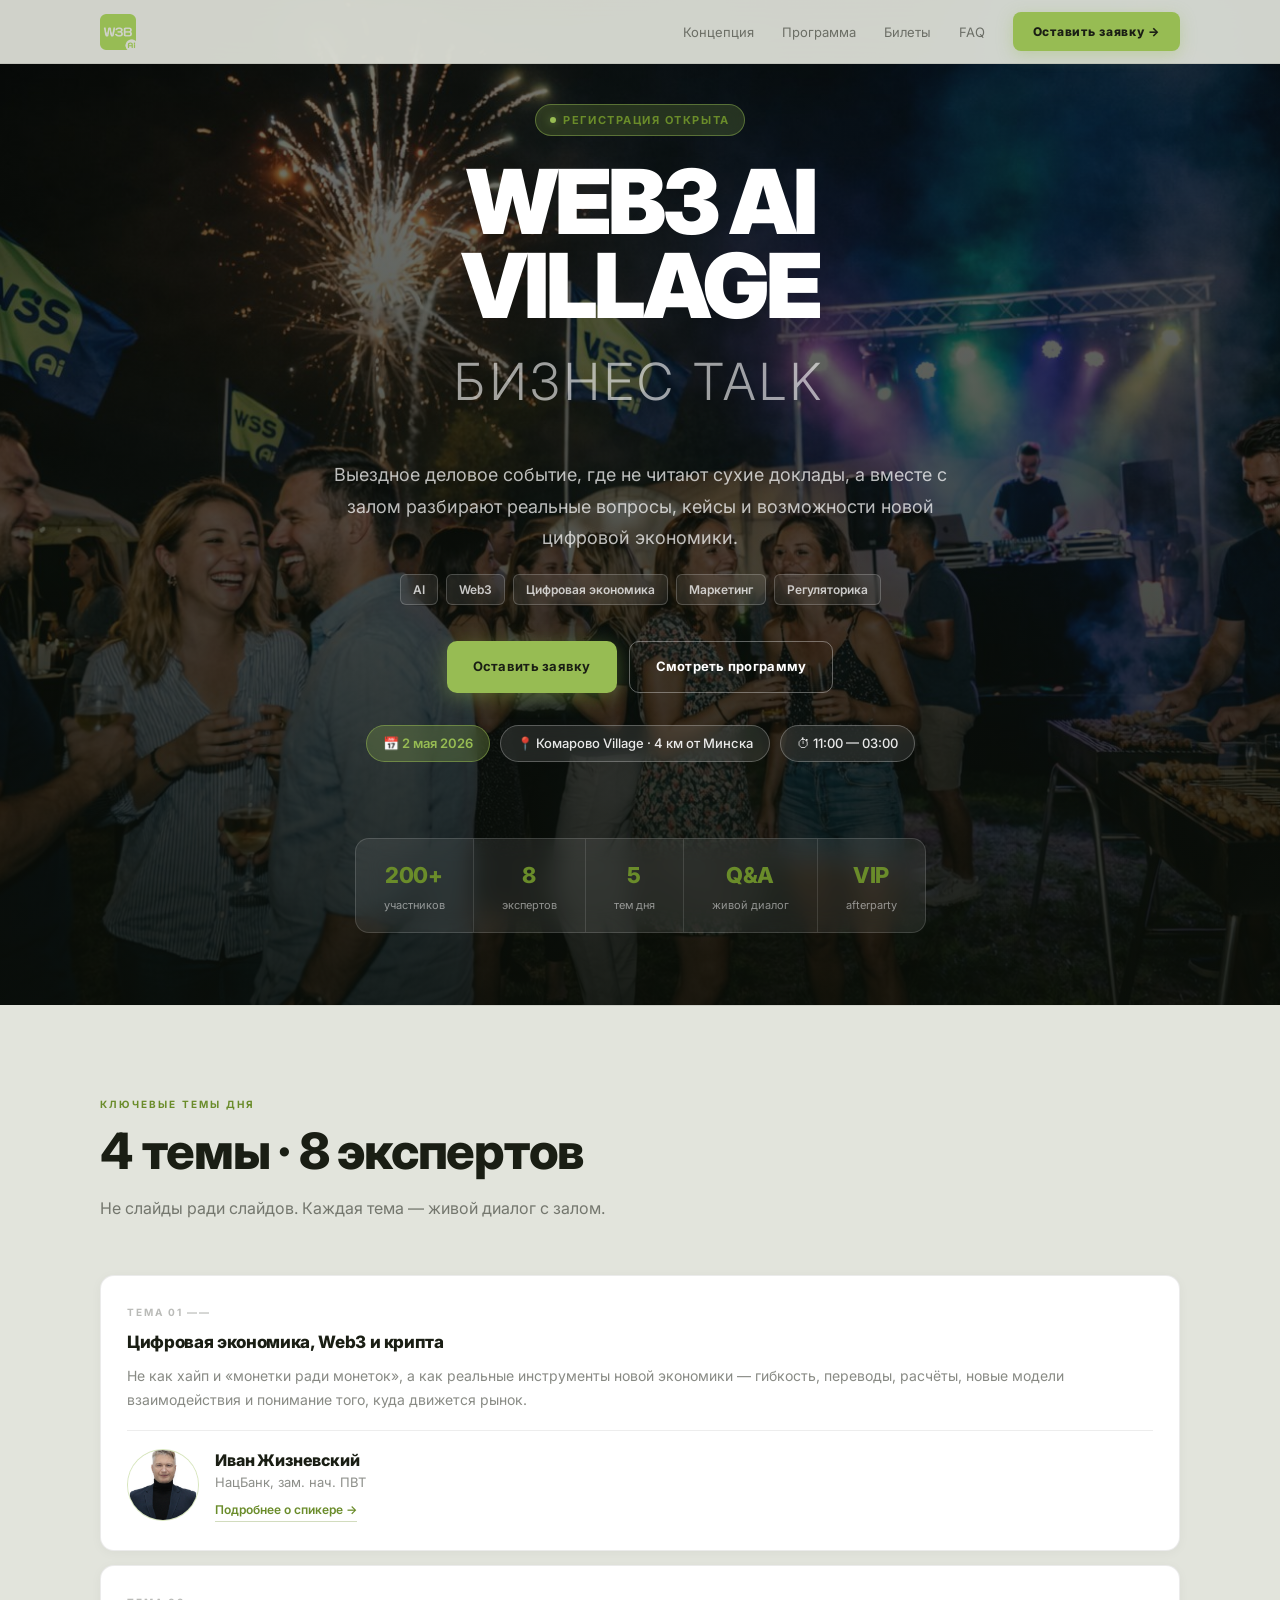
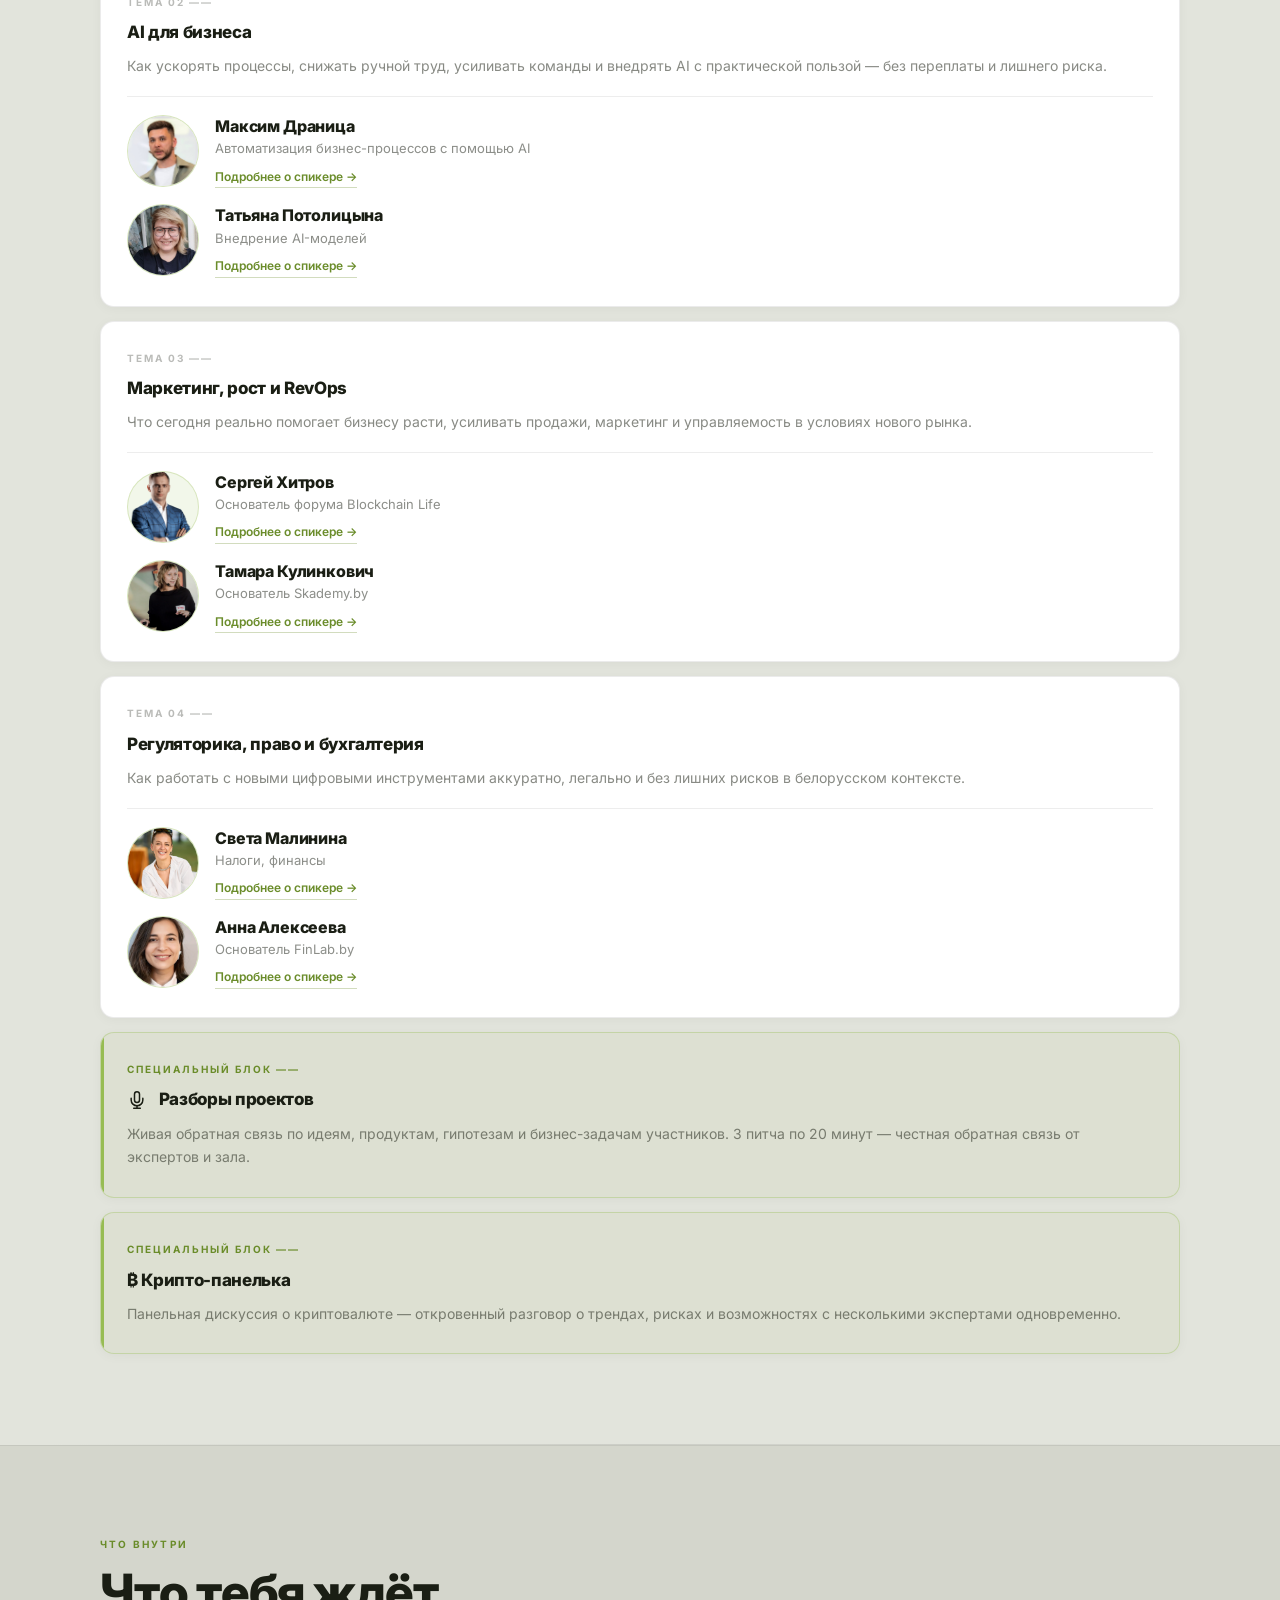
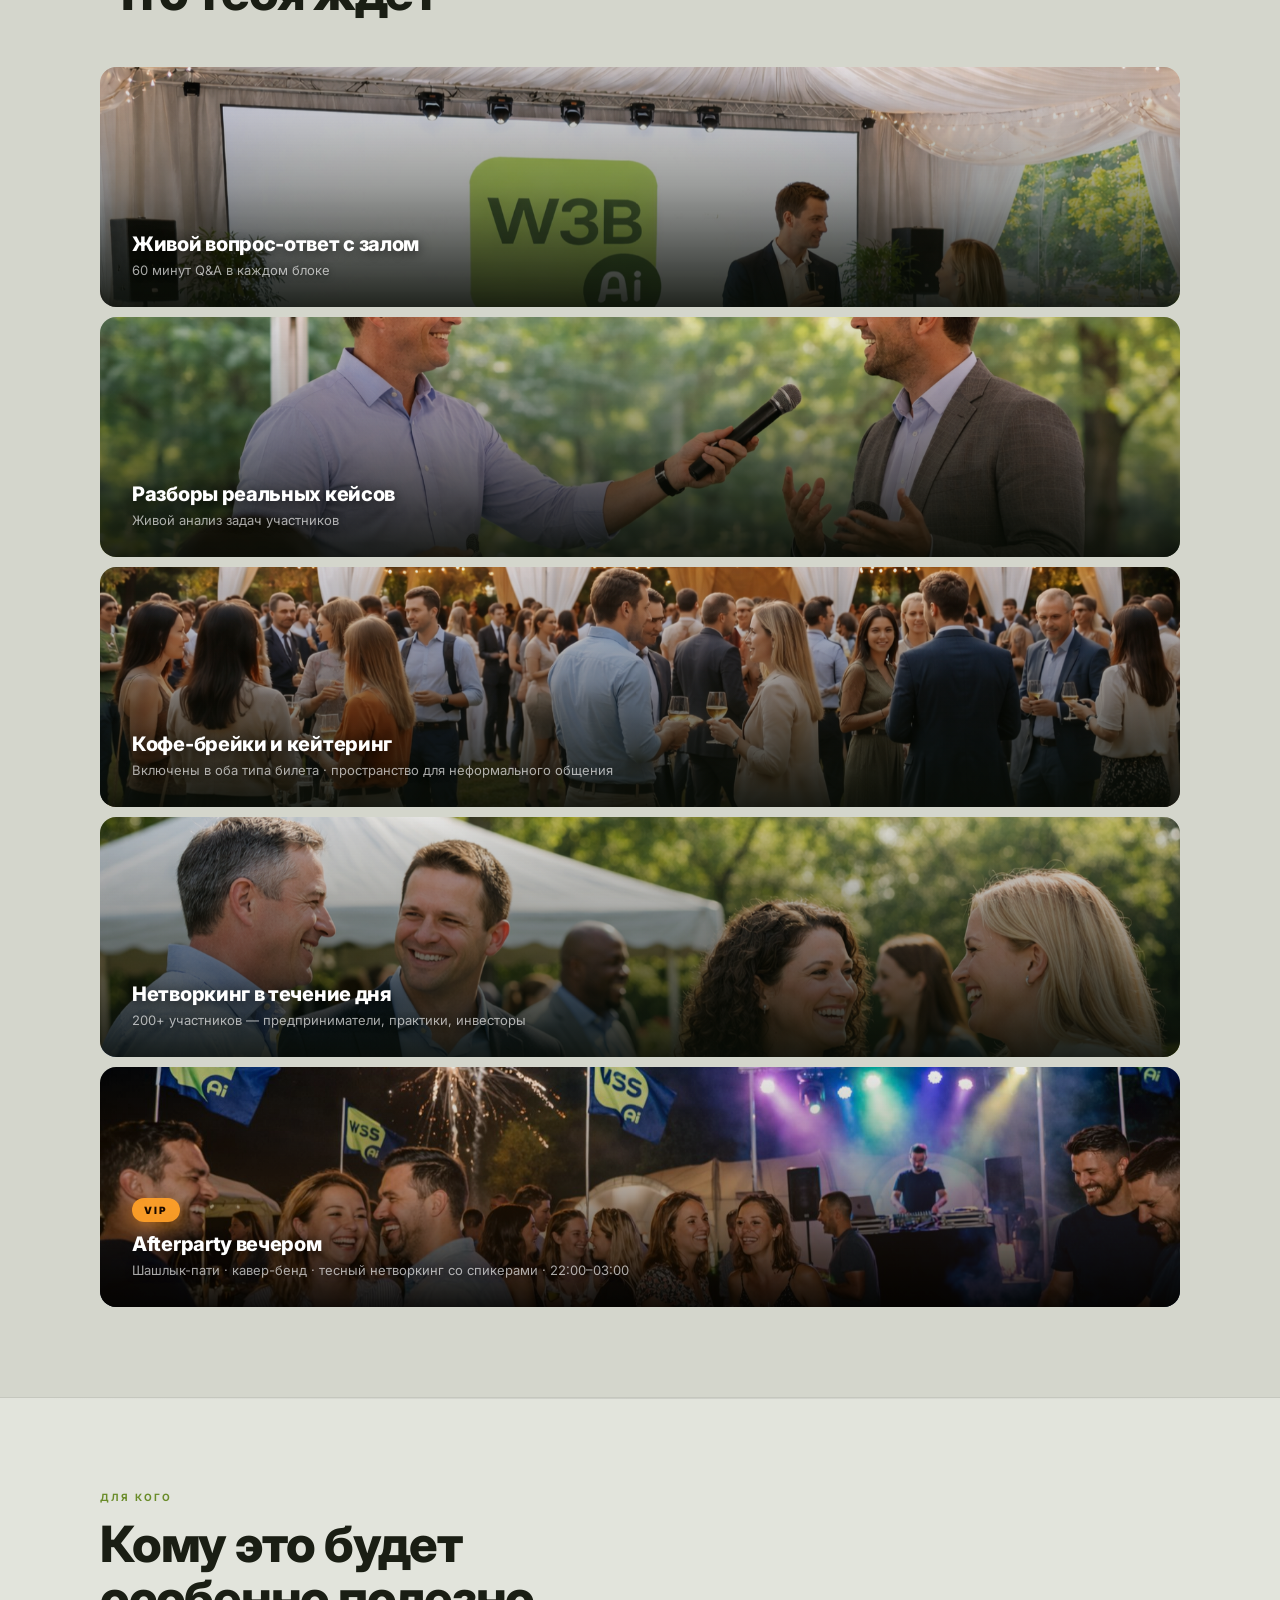
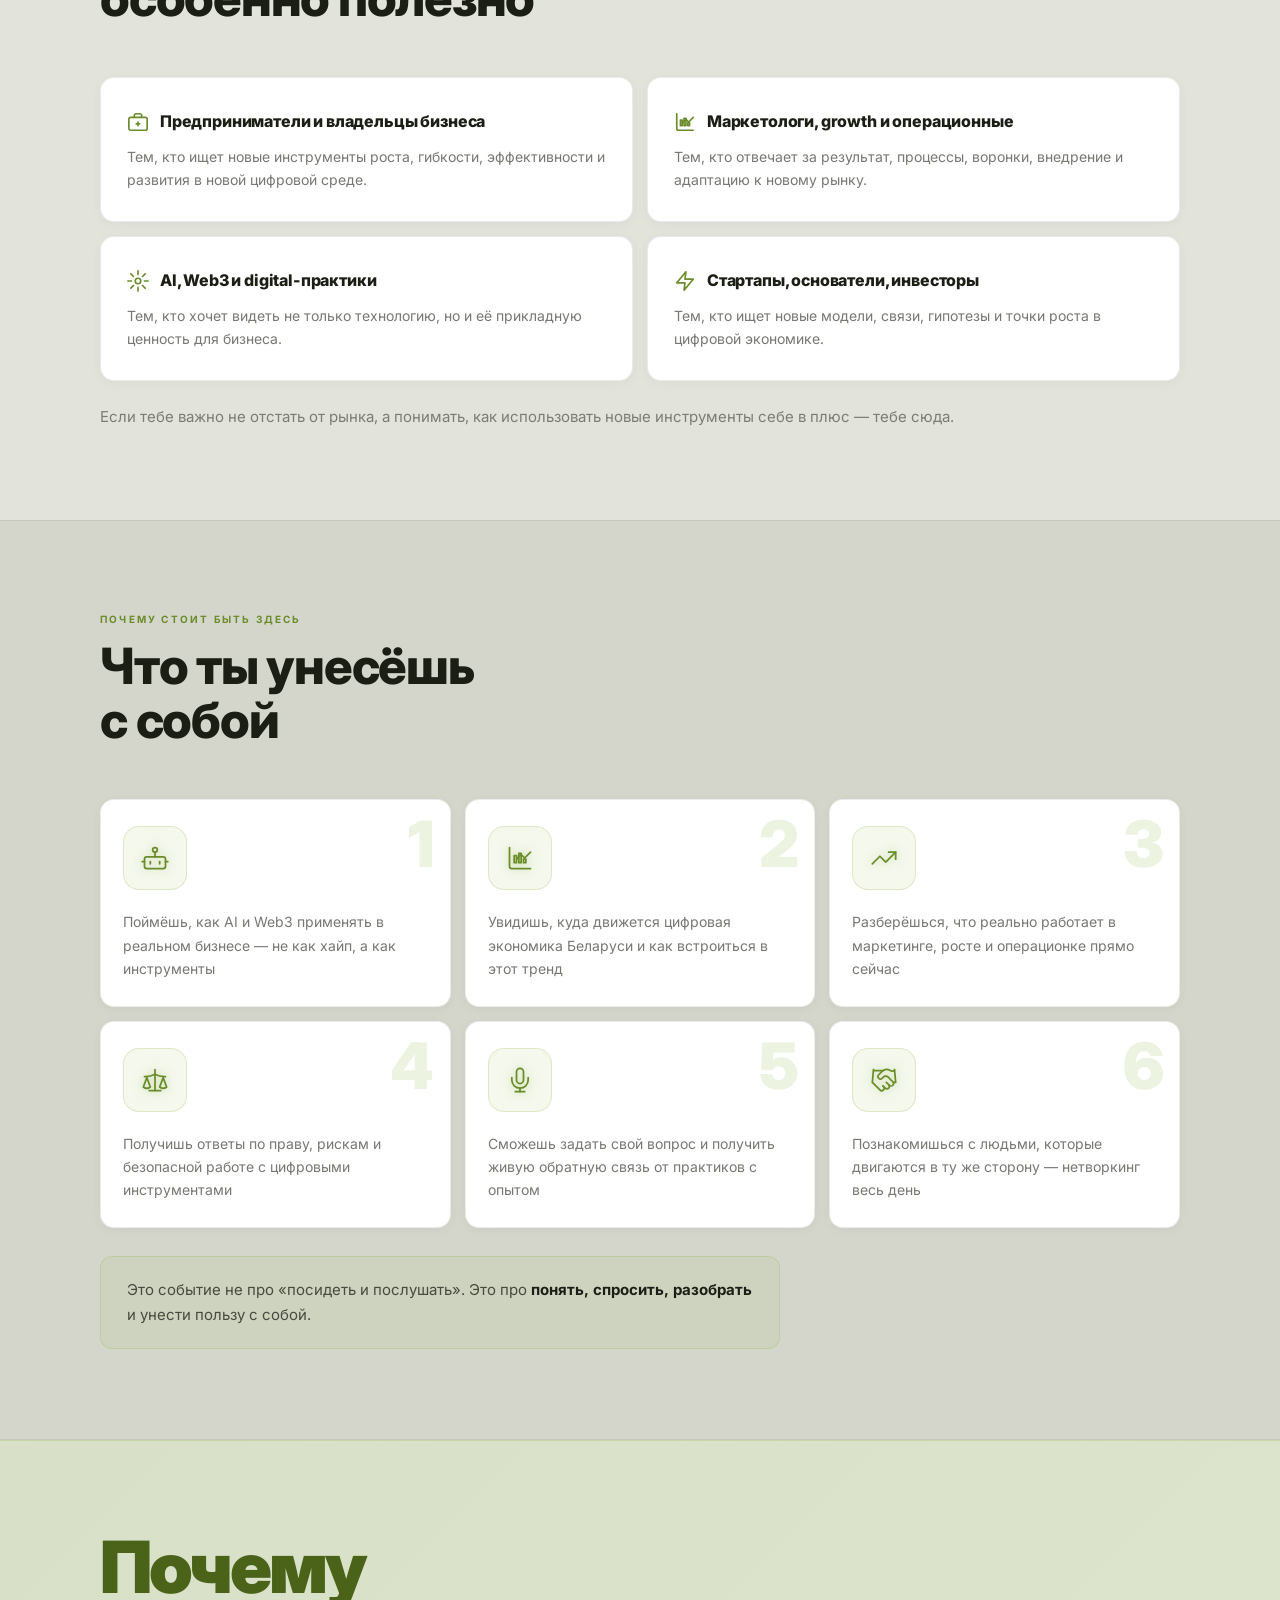
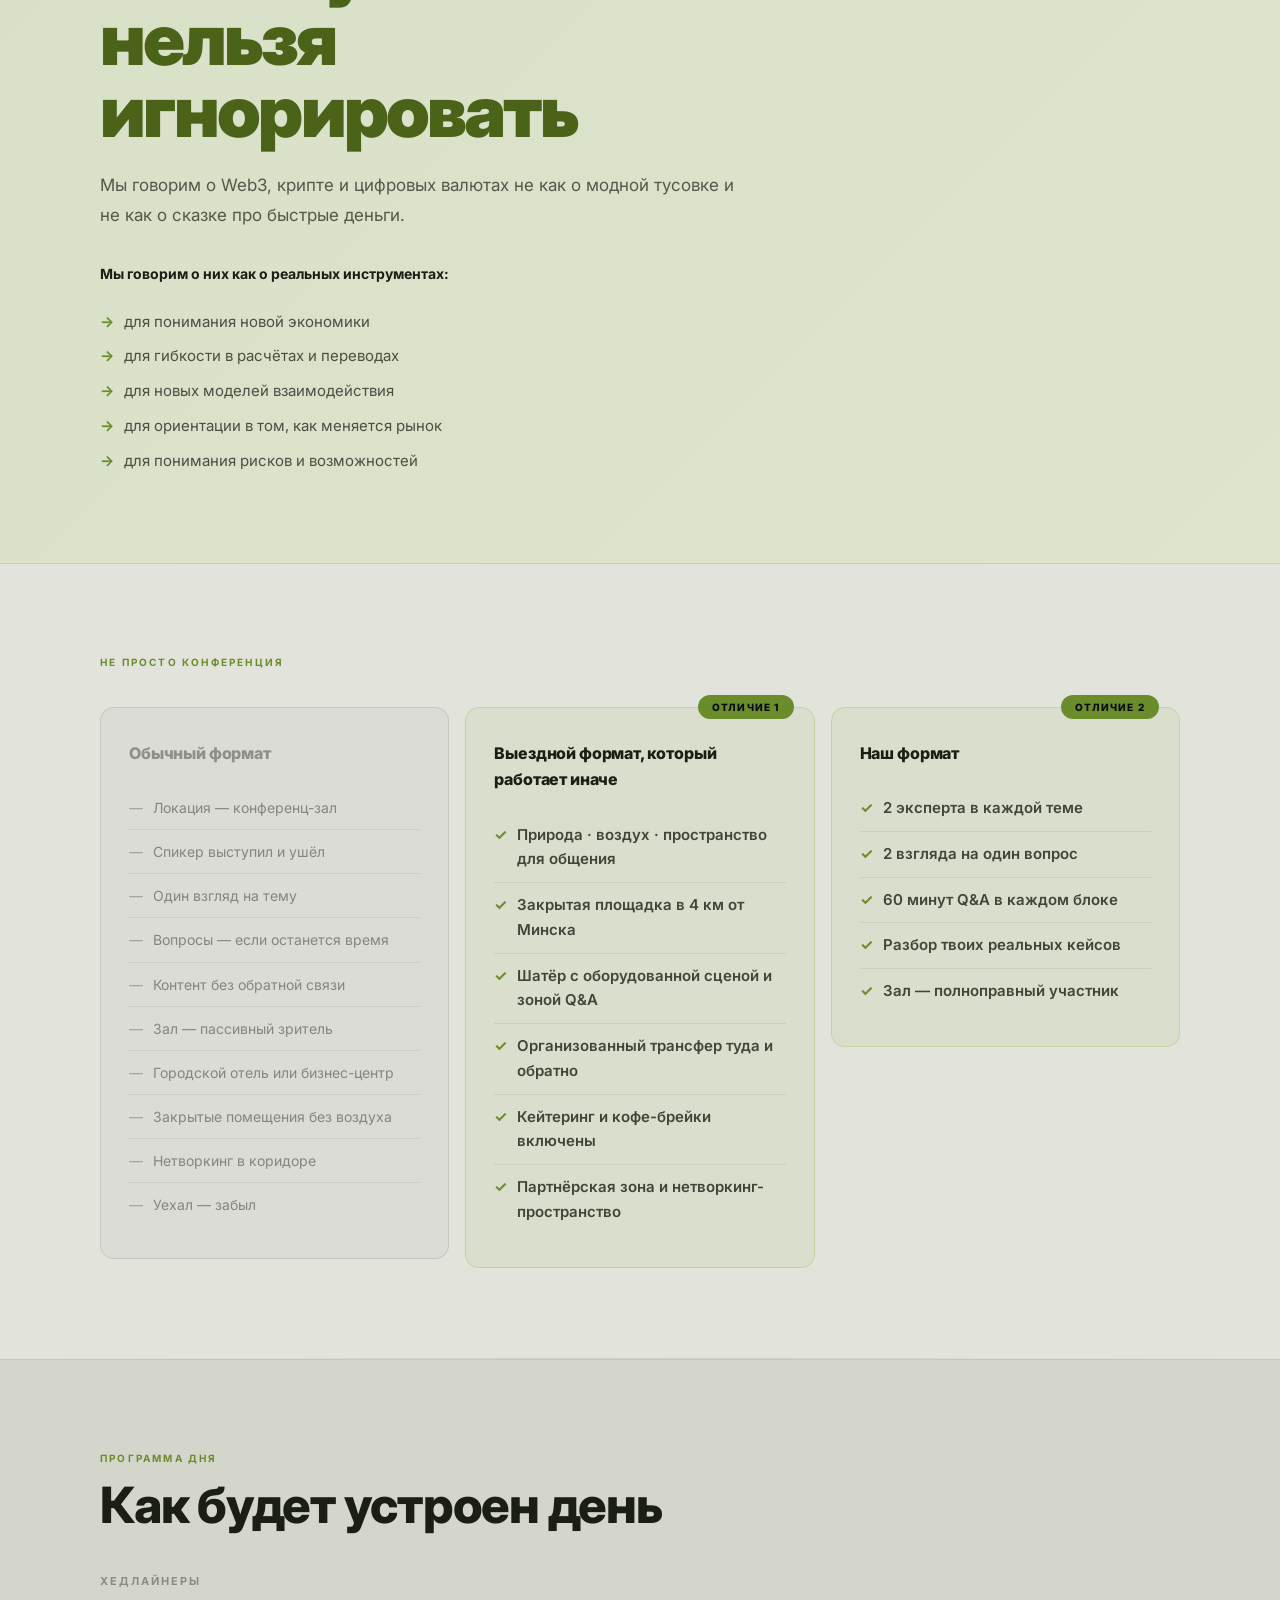
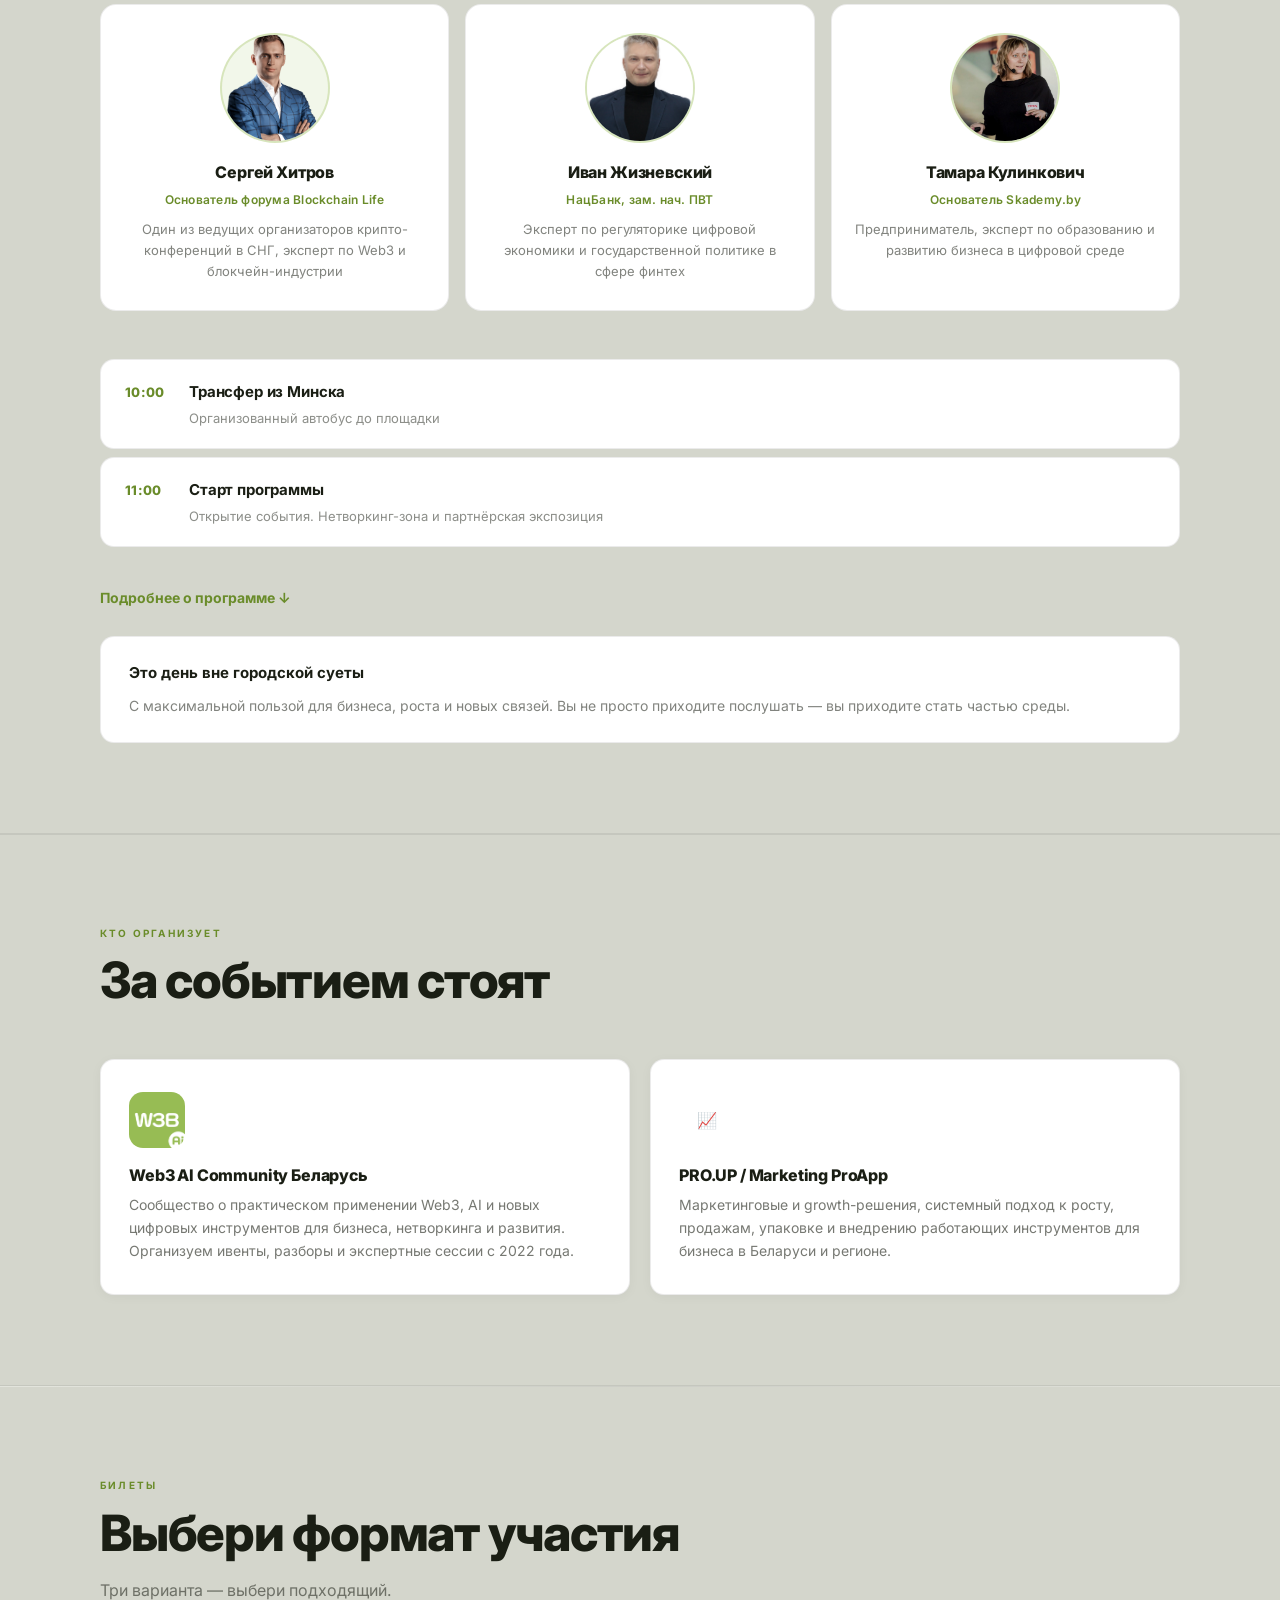
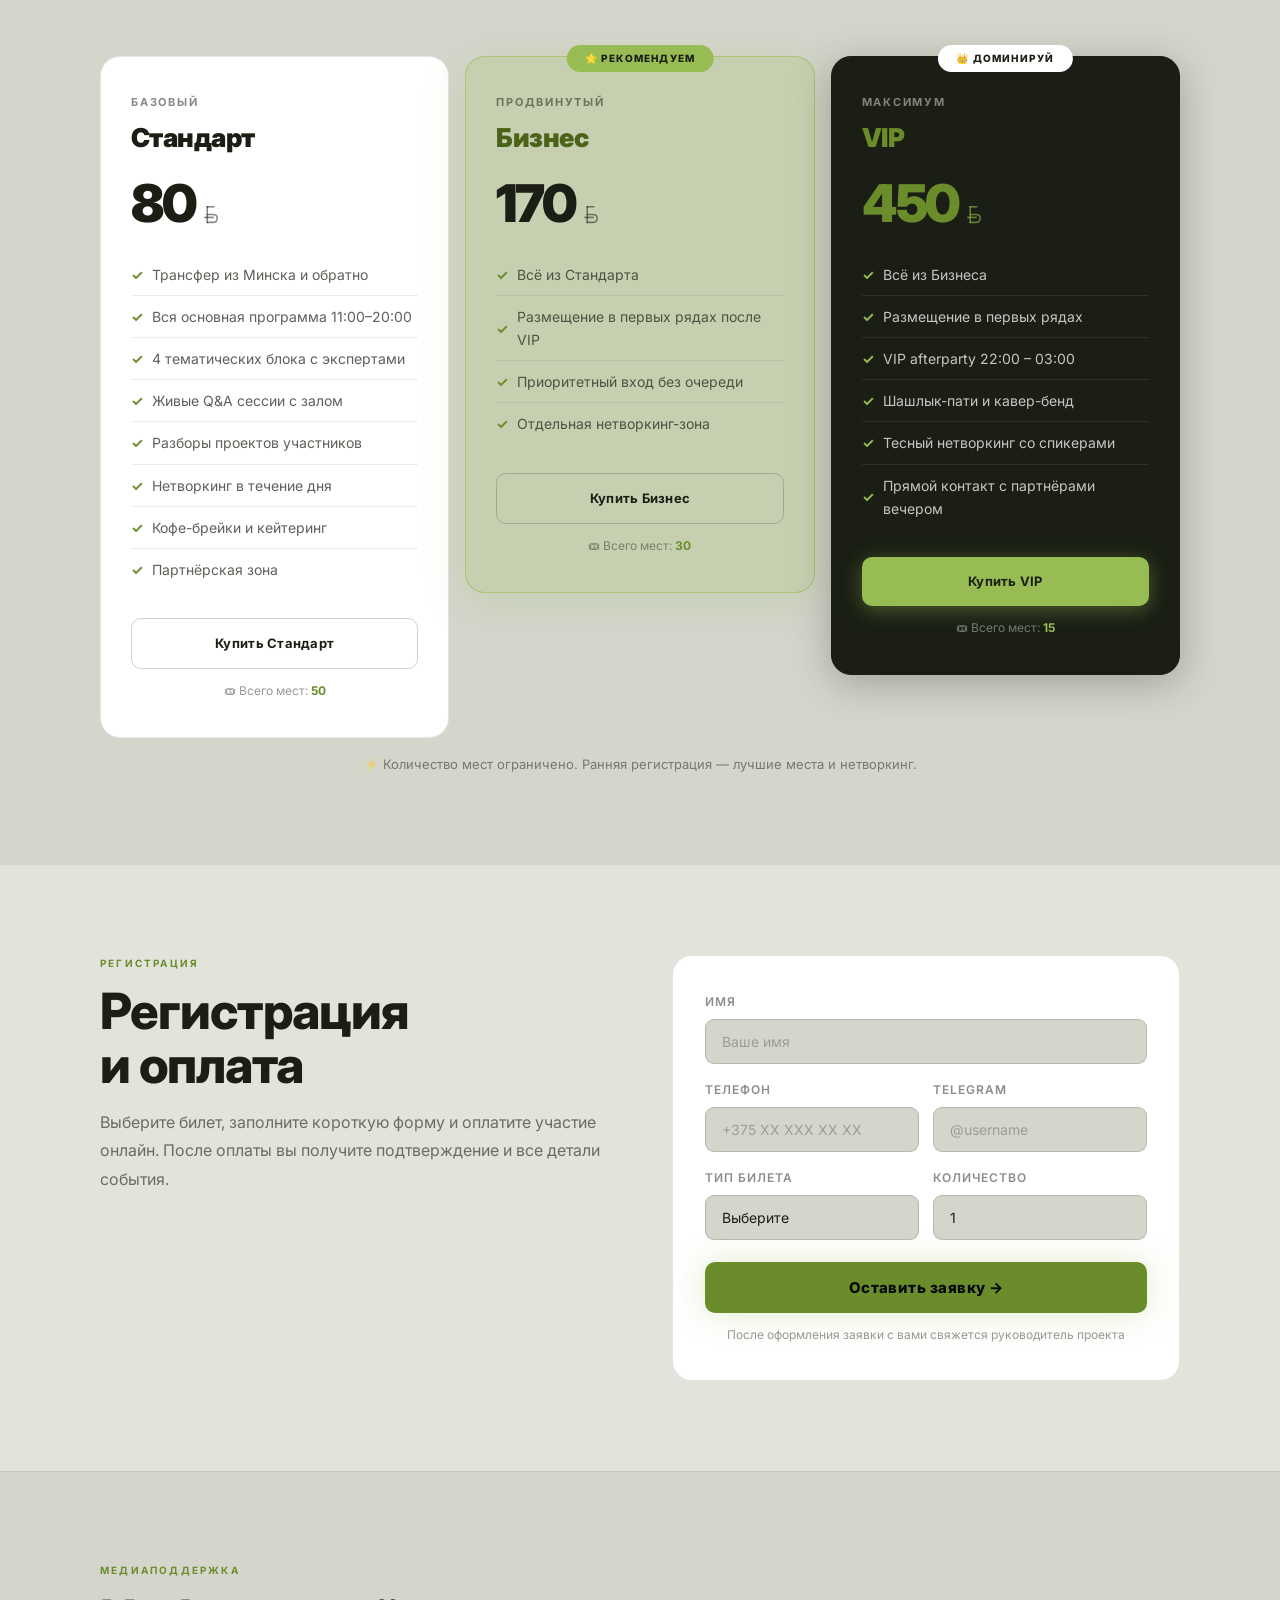
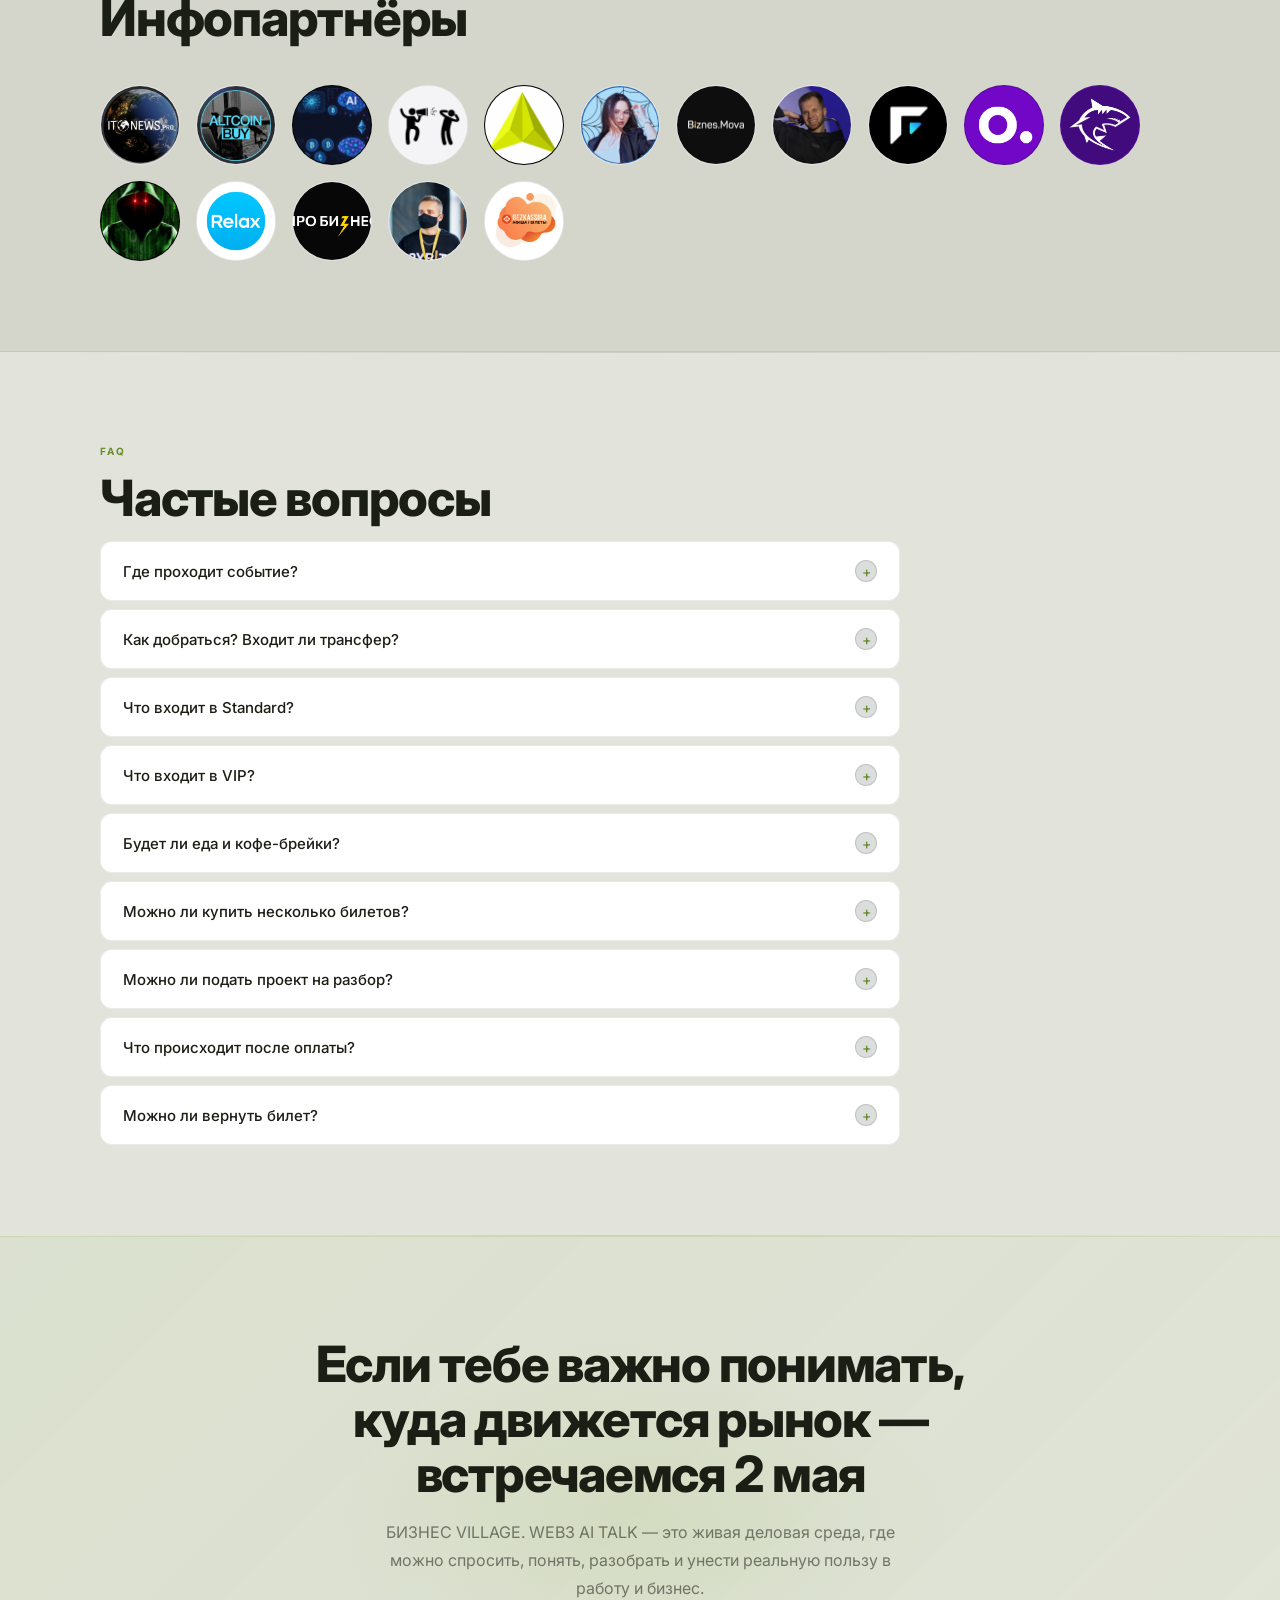
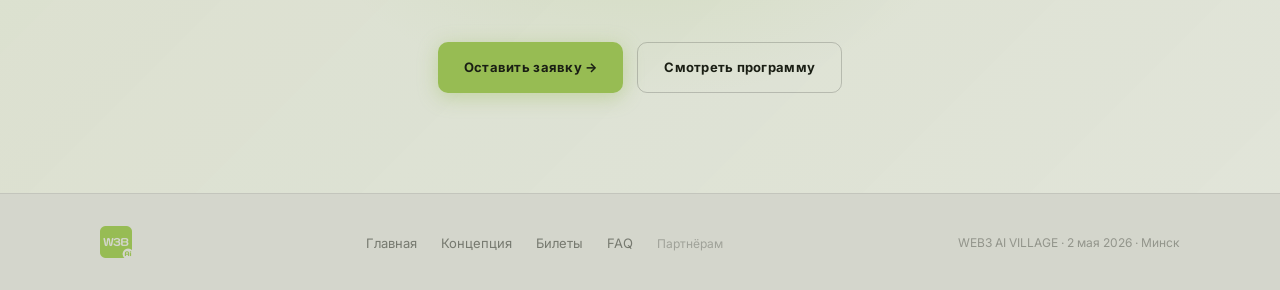
==== event-web3-village.html @ 497740e3 "event-web3-village.html" ====
<!DOCTYPE html>
<html lang="ru">
<head>
<meta charset="UTF-8">
<meta name="viewport" content="width=device-width, initial-scale=1.0">
<title>WEB3 AI VILLAGE. БИЗНЕС TALK — 2 мая 2026, Минск</title>
<meta name="description" content="Выездное деловое событие. Web3, AI, цифровая экономика, маркетинг, регуляторика. 2 мая 2026, Комарово Village, 4 км от Минска. 200+ участников, 8 экспертов.">
<link rel="preconnect" href="https://fonts.googleapis.com">
<link href="https://fonts.googleapis.com/css2?family=Inter:wght@300;400;500;600;700;800;900&display=swap" rel="stylesheet">
<link rel="stylesheet" href="style.css">
<style>

/* ══════════════════════════════════════
   LIGHT THEME OVERRIDES — EVENT PAGE
══════════════════════════════════════ */

.ev-page {
  --bg:          #E2E4DC;
  --surface:     #D4D6CC;  
  --card:        #FFFFFF;
  --card2:       #DCDEDD;
  --border:      rgba(0,0,0,0.08);
  --border2:     rgba(0,0,0,0.14);
  --green:       #6A8C2A;
  --green-dark:  #4A6318;
  --green-dim:   rgba(151,188,83,0.12);
  --green-line:  rgba(151,188,83,0.35);
  --green-glow:  rgba(151,188,83,0.3);
  --green-btn:   #97BC53;
  --white:       #1A1E14;
  --muted:       rgba(26,30,20,0.52);
  --muted2:      rgba(26,30,20,0.28);
  --heading:     'Inter', sans-serif;
  --body:        'Inter', sans-serif;
}

body {
  background: #E2E4DC;
  color: #1A1E14;
  font-family: 'Inter', sans-serif;
}

.nav {
  background: rgba(226,228,220,0.92);
  border-bottom: 1px solid rgba(0,0,0,0.08);
}
.nav-logo { color: #1A1E14; }
.nav-links a { color: rgba(26,30,20,0.55); }
.nav-links a:hover { color: #1A1E14; }
.nav-pill {
  background: #97BC53;
  color: #1A1E14 !important;
  box-shadow: 0 4px 16px rgba(151,188,83,0.35);
}

.divider { background: linear-gradient(90deg, transparent, rgba(0,0,0,0.1), transparent); }

.section { background: #E2E4DC; }
.section--dark {
  background: #D4D6CC;
  border-top: 1px solid rgba(0,0,0,0.07);
  border-bottom: 1px solid rgba(0,0,0,0.07);
}

.card {
  background: #FFFFFF;
  border: 1px solid rgba(0,0,0,0.08);
  box-shadow: 0 2px 12px rgba(0,0,0,0.04);
}
.card:hover {
  border-color: rgba(151,188,83,0.4);
  box-shadow: 0 4px 20px rgba(0,0,0,0.08);
}

.s-label { color: #6A8C2A; }
.s-title { color: #1A1E14; }
.s-sub { color: rgba(26,30,20,0.55); }

.btn-primary {
  background: #97BC53;
  color: #1A1E14;
  box-shadow: 0 4px 20px rgba(151,188,83,0.4);
}
.btn-primary:hover { box-shadow: 0 6px 28px rgba(151,188,83,0.55); }
.btn-ghost {
  color: #1A1E14;
  border-color: rgba(0,0,0,0.18);
}
.btn-ghost:hover { border-color: #97BC53; color: #6A8C2A; }

.footer {
  background: #D4D6CC;
  border-top: 1px solid rgba(0,0,0,0.08);
}
.footer-brand { color: #1A1E14; }
.footer-links a { color: rgba(26,30,20,0.5); }
.footer-links a:hover { color: #6A8C2A; }
.footer-copy { color: rgba(26,30,20,0.35); }

.faq-item { background: #FFFFFF; border-color: rgba(0,0,0,0.08); }
.faq-q { color: #1A1E14; }
.faq-q:hover { color: #6A8C2A; }
.faq-icon { background: #DCDEDD; border-color: rgba(0,0,0,0.12); color: #6A8C2A; }
.faq-item.open .faq-icon { background: rgba(151,188,83,0.15); }
.faq-body-inner { color: rgba(26,30,20,0.6); }

.nav-pill-mobile { display: none; }
@media (max-width: 768px) {
  .nav-pill-mobile {
    display: inline-flex;
    align-items: center;
    background: #97BC53;
    color: #1A1E14 !important;
    font-family: 'Inter', sans-serif;
    font-size: 12px !important;
    font-weight: 800 !important;
    padding: 9px 16px;
    border-radius: 8px;
    text-decoration: none;
    white-space: nowrap;
    box-shadow: 0 2px 12px rgba(151,188,83,0.35);
  }
}

/* ══════════════════════
   EVENT HERO
══════════════════════ */
.ev-hero {
  min-height: 100vh;
  display: flex;
  flex-direction: column;
  justify-content: flex-end;
  padding: calc(var(--nav-h) + 40px) 0 72px;
  position: relative;
  overflow: hidden;
  text-align: center;
  background: #E2E4DC;
}
.ev-hero .container {
  display: flex;
  flex-direction: column;
  align-items: center;
}

.ev-hero-bg {
  position: absolute; inset: 0;
  background-image: url('hero-afterparty.png');
  background-size: cover;
  background-position: center center;
  background-repeat: no-repeat;
}
.ev-hero-bg::after {
  content: '';
  position: absolute; inset: 0;
  background: linear-gradient(
    180deg,
    rgba(10,14,8,0.55) 0%,
    rgba(10,14,8,0.70) 50%,
    rgba(10,14,8,0.88) 100%
  );
}
.ev-hero-grid { display: none; }

.ev-hero-eyebrow {
  display: flex; align-items: center; gap: 12px;
  margin-bottom: 24px;
  position: relative;
}
.ev-live {
  display: inline-flex; align-items: center; gap: 7px;
  background: rgba(151,188,83,0.12);
  border: 1px solid rgba(151,188,83,0.35);
  border-radius: 100px;
  padding: 6px 14px;
  font-size: 11px; font-weight: 700;
  letter-spacing: 0.14em; text-transform: uppercase;
  color: #6A8C2A;
}
.ev-live-dot {
  width: 6px; height: 6px; border-radius: 50%;
  background: #97BC53; box-shadow: 0 0 8px rgba(151,188,83,0.6);
  animation: pulse 2s ease infinite;
}
@keyframes pulse { 0%,100%{opacity:1} 50%{opacity:0.3} }

.ev-hero .ev-hero-eyebrow { position: relative; z-index: 1; }
.ev-hero .ev-hero-title { color: #FFFFFF; position: relative; z-index: 1; }
.ev-hero .ev-hero-title-2 { color: rgba(255,255,255,0.6); position: relative; z-index: 1; }
.ev-hero .ev-hero-meta { position: relative; z-index: 1; }
.ev-hero .ev-meta-tag {
  background: rgba(255,255,255,0.1);
  border-color: rgba(255,255,255,0.25);
  color: rgba(255,255,255,0.9);
  backdrop-filter: blur(8px);
}
.ev-hero .ev-meta-tag.accent {
  background: rgba(151,188,83,0.25);
  border-color: rgba(151,188,83,0.5);
  color: #97BC53;
}
.ev-hero .ev-hero-sub { color: rgba(255,255,255,0.72); position: relative; z-index: 1; }
.ev-hero .ev-hero-topics { position: relative; z-index: 1; }
.ev-hero .ev-topic {
  background: rgba(255,255,255,0.08);
  border-color: rgba(255,255,255,0.2);
  color: rgba(255,255,255,0.75);
  backdrop-filter: blur(8px);
}
.ev-hero .ev-hero-btns { position: relative; z-index: 1; }
.ev-hero .btn-ghost {
  color: #FFFFFF;
  border-color: rgba(255,255,255,0.35);
}
.ev-hero .btn-ghost:hover { border-color: #97BC53; color: #97BC53; }
.ev-hero .ev-hero-stats {
  background: rgba(255,255,255,0.08);
  border-color: rgba(255,255,255,0.15);
  backdrop-filter: blur(12px);
  position: relative; z-index: 1;
}
.ev-hero .ev-stat { border-color: rgba(255,255,255,0.12); }
.ev-hero .ev-stat-label { color: rgba(255,255,255,0.5); }
.ev-hero .ev-live {
  background: rgba(151,188,83,0.2);
  border-color: rgba(151,188,83,0.45);
  backdrop-filter: blur(8px);
}

.ev-hero-title {
  font-family: 'Inter', sans-serif;
  font-size: clamp(38px, 7vw, 96px);
  font-weight: 900;
  line-height: 0.94;
  letter-spacing: -0.04em;
  margin-bottom: 10px;
  position: relative;
}
.ev-hero-title-2 {
  font-family: 'Inter', sans-serif;
  font-size: clamp(22px, 4vw, 52px);
  font-weight: 300;
  color: rgba(26,30,20,0.45);
  letter-spacing: 0.08em;
  margin-bottom: 36px;
  position: relative;
}

.ev-hero-meta {
  display: flex; flex-wrap: wrap; gap: 10px;
  margin-bottom: 28px;
  position: relative;
}
.ev-meta-tag {
  display: inline-flex; align-items: center; gap: 7px;
  background: rgba(0,0,0,0.04);
  border: 1px solid rgba(0,0,0,0.12);
  border-radius: 100px;
  padding: 7px 16px;
  font-size: 13px; font-weight: 500;
}
.ev-meta-tag.accent {
  background: rgba(151,188,83,0.15);
  border-color: rgba(151,188,83,0.4);
  color: var(--green);
  font-weight: 600;
}

.ev-hero-sub {
  font-size: clamp(15px, 1.6vw, 18px);
  color: rgba(26,30,20,0.55);
  max-width: 640px;
  line-height: 1.75;
  margin-bottom: 20px;
  position: relative;
}

.ev-hero-topics {
  display: flex; flex-wrap: wrap; gap: 8px;
  margin-bottom: 36px;
  position: relative;
}
.ev-topic {
  font-size: 12px; font-weight: 600;
  color: rgba(26,30,20,0.55);
  background: rgba(151,188,83,0.08);
  border: 1px solid rgba(151,188,83,0.25);
  border-radius: 6px;
  padding: 5px 12px;
}

.ev-hero-btns {
  display: flex; gap: 12px; flex-wrap: wrap;
  position: relative;
}

.ev-hero-stats {
  position: relative;
  display: grid;
  grid-template-columns: repeat(5, auto);
  background: rgba(255,255,255,0.8);
  border: 1px solid rgba(0,0,0,0.1);
  border-radius: 14px;
  overflow: hidden;
  margin-top: 48px;
}
.ev-stat {
  padding: 18px 28px;
  border-right: 1px solid rgba(0,0,0,0.08);
  text-align: center;
}
.ev-stat:last-child { border-right: none; }
.ev-stat-num {
  font-family: 'Inter', sans-serif;
  font-size: 22px; font-weight: 800;
  color: #6A8C2A; display: block;
  letter-spacing: -0.02em;
}
.ev-stat-label { font-size: 11px; color: rgba(26,30,20,0.5); margin-top: 2px; }

/* ══════════════════════
   CONCEPT
══════════════════════ */
.concept-section { background: #D4D6CC; }

.concept-grid {
  display: grid;
  grid-template-columns: 1.2fr 0.8fr;
  gap: 64px;
  align-items: start;
  margin-top: 52px;
}
.concept-blockquote {
  border-left: 3px solid #97BC53;
  padding: 20px 24px;
  background: rgba(151,188,83,0.06);
  border-radius: 0 10px 10px 0;
  margin-bottom: 0;
}
.concept-blockquote p {
  font-size: 16px;
  color: rgba(26,30,20,0.7);
  line-height: 1.8;
  margin-bottom: 14px !important;
}
.concept-blockquote p:last-child { margin-bottom: 0 !important; }
.concept-lead {
  font-family: 'Inter', sans-serif;
  font-size: clamp(18px, 2vw, 22px);
  font-weight: 700;
  color: #1A1E14;
  line-height: 1.35;
  letter-spacing: -0.015em;
  margin-bottom: 14px !important;
}
.concept-text p strong { color: #1A1E14; font-weight: 600; }
.concept-scheme {
  display: flex;
  flex-direction: column;
  gap: 10px;
}
.scheme-block {
  display: flex; align-items: center; gap: 14px;
  padding: 18px 20px;
  border-radius: 12px;
}
.scheme-block.center {
  background: rgba(151,188,83,0.15);
  border: 1px solid rgba(151,188,83,0.35);
}
.scheme-icon { font-size: 22px; flex-shrink: 0; }
.scheme-block h4 {
  font-family: 'Inter', sans-serif;
  font-size: 14px; font-weight: 700; margin-bottom: 2px;
}
.scheme-block p { font-size: 12px; color: var(--muted); }
.scheme-arrow {
  text-align: center;
  color: #97BC53; font-size: 20px; opacity: 0.8;
}

.concept-chips {
  display: flex; flex-wrap: wrap; gap: 8px;
  margin-top: 28px;
}
.concept-chip {
  display: flex; align-items: center; gap: 7px;
  padding: 8px 14px;
  background: #FFFFFF;
  border: 1px solid rgba(0,0,0,0.1);
  border-radius: 8px;
  font-size: 13px; color: rgba(26,30,20,0.6);
}
.concept-chip::before {
  content: '→'; color: #97BC53; font-size: 12px;
}

/* ══════════════════════
   WHY BE HERE
══════════════════════ */
.why-grid {
  display: grid;
  grid-template-columns: repeat(3, 1fr);
  gap: 14px;
  margin-top: 52px;
}
.why-card {
  padding: 26px 22px;
  border-radius: var(--radius);
  position: relative;
  overflow: hidden;
}
.why-card:hover { transform: translateY(-3px); }
.why-num {
  position: absolute;
  top: 12px;
  right: 18px;
  font-family: 'Inter', sans-serif;
  font-size: 64px;
  font-weight: 900;
  color: rgba(151,188,83,0.18);
  line-height: 1;
  letter-spacing: -0.04em;
  pointer-events: none;
  user-select: none;
}
.why-icon {
  display: inline-flex;
  align-items: center;
  justify-content: center;
  width: 64px;
  height: 64px;
  border-radius: 16px;
  background: rgba(151,188,83,0.1);
  border: 1px solid rgba(151,188,83,0.25);
  margin-bottom: 20px;
  flex-shrink: 0;
}
.why-icon svg {
  width: 28px;
  height: 28px;
  color: #6A8C2A;
  filter: drop-shadow(0 0 4px rgba(151,188,83,0.5));
}
.why-card p { font-size: 14px; color: rgba(26,30,20,0.6); line-height: 1.65; }
.why-note {
  margin-top: 28px;
  padding: 20px 26px;
  background: rgba(151,188,83,0.1);
  border: 1px solid rgba(151,188,83,0.3);
  border-radius: 12px;
  font-size: 15px; color: rgba(26,30,20,0.75); line-height: 1.7;
  max-width: 680px;
}
.why-note strong { color: #1A1E14; }

/* ══════════════════════
   FOR WHOM
══════════════════════ */
.ev-fw-grid {
  display: grid;
  grid-template-columns: repeat(2, 1fr);
  gap: 14px;
  margin-top: 52px;
}
.ev-fw-card {
  padding: 30px 26px;
  border-radius: var(--radius);
}
.ev-fw-card h3 {
  font-family: 'Inter', sans-serif;
  font-size: 16px; font-weight: 800;
  margin-bottom: 10px; letter-spacing: -0.01em;
}
.ev-fw-card p { font-size: 14px; color: rgba(26,30,20,0.6); line-height: 1.65; }
.ev-fw-note {
  margin-top: 24px;
  font-size: 15px; color: var(--muted);
  font-style: normal;
}

/* ══════════════════════════════════════
   INSIDE PHOTO GRID — вертикальный стек
══════════════════════════════════════ */
.inside-photo-grid {
  display: flex;
  flex-direction: column;
  gap: 10px;
  margin-top: 48px;
}

.iphoto-wide { /* оставляем класс, но теперь все одинаковые */ }

.iphoto-card {
  position: relative;
  border-radius: 16px;
  overflow: hidden;
  cursor: default;
  height: 240px;
  width: 100%;
  transition: transform 0.35s cubic-bezier(0.22,1,0.36,1);
}
.iphoto-card:hover { transform: scale(1.012); }

.iphoto-bg {
  position: absolute;
  inset: 0;
  background-size: cover;
  background-position: center;
  background-repeat: no-repeat;
  transition: transform 0.5s cubic-bezier(0.22,1,0.36,1);
  will-change: transform;
}
.iphoto-card:hover .iphoto-bg { transform: scale(1.05); }

.iphoto-overlay {
  position: absolute;
  inset: 0;
  background: linear-gradient(
    to top,
    rgba(8,12,6,0.90) 0%,
    rgba(8,12,6,0.40) 50%,
    rgba(8,12,6,0.08) 100%
  );
  transition: opacity 0.3s;
}
.iphoto-card:hover .iphoto-overlay { opacity: 0.95; }

.iphoto-overlay--gold {
  background: linear-gradient(
    to top,
    rgba(5,3,0,0.93) 0%,
    rgba(60,30,0,0.40) 50%,
    rgba(8,12,6,0.08) 100%
  );
}

/* Зелёная черта слева */
.iphoto-card::before {
  content: '';
  position: absolute;
  left: 0; top: 0; bottom: 0;
  width: 3px;
  background: #97BC53;
  z-index: 4;
  opacity: 0;
  transition: opacity 0.3s;
}
.iphoto-card:hover::before { opacity: 1; }
.iphoto-afterparty::before { background: #FFB830; }

.iphoto-content {
  position: absolute;
  inset: 0;
  display: flex;
  flex-direction: column;
  justify-content: flex-end;
  padding: 26px 32px;
  z-index: 2;
}

.iphoto-icon { display: none; } /* убираем эмодзи */

.iphoto-num {
  font-family: 'Inter', sans-serif;
  font-size: 64px;
  font-weight: 900;
  color: #97BC53;
  line-height: 0.9;
  letter-spacing: -0.04em;
  text-shadow: 0 4px 24px rgba(0,0,0,0.6);
  margin-bottom: 4px;
}

.iphoto-title {
  font-family: 'Inter', sans-serif;
  font-size: 20px;
  font-weight: 800;
  color: #FFFFFF;
  line-height: 1.2;
  letter-spacing: -0.015em;
  text-shadow: 0 2px 12px rgba(0,0,0,0.7);
  margin-bottom: 5px;
}

.iphoto-sub {
  font-size: 13px;
  color: rgba(255,255,255,0.65);
  line-height: 1.5;
  text-shadow: 0 1px 6px rgba(0,0,0,0.6);
  max-width: 600px;
}

.iphoto-badge-vip {
  display: inline-flex;
  align-items: center;
  background: rgba(255,160,40,0.95);
  color: #1A0A00;
  font-family: 'Inter', sans-serif;
  font-size: 10px;
  font-weight: 900;
  letter-spacing: 0.2em;
  text-transform: uppercase;
  padding: 4px 12px;
  border-radius: 100px;
  margin-bottom: 10px;
  width: fit-content;
  box-shadow: 0 4px 16px rgba(255,140,0,0.4);
}

.iphoto-card::after {
  content: '';
  position: absolute;
  inset: 0;
  border-radius: 16px;
  border: 1.5px solid transparent;
  transition: border-color 0.3s;
  pointer-events: none;
  z-index: 3;
}
.iphoto-card:hover::after {
  border-color: rgba(151,188,83,0.4);
}
.iphoto-afterparty:hover::after {
  border-color: rgba(255,160,40,0.4);
}

/* ══════════════════════
   TOPICS
══════════════════════ */
.topics-grid {
  display: grid;
  grid-template-columns: 1fr;
  grid-auto-rows: auto;
  gap: 14px;
  margin-top: 52px;
}
.topics-grid .topic-card:first-child { grid-column: auto; }
.topic-card {
  padding: 28px 26px;
  border-radius: var(--radius);
  position: relative; overflow: hidden;
  display: flex;
  flex-direction: column;
  width: 100%;
}
.topic-card:hover { border-color: var(--border2) !important; }
.topic-num {
  font-family: 'Inter', sans-serif;
  font-size: 10px; font-weight: 700;
  letter-spacing: 0.2em; color: rgba(26,30,20,0.3);
  margin-bottom: 8px;
}
.topic-card h3 {
  font-family: 'Inter', sans-serif;
  font-size: 17px; font-weight: 800;
  margin-bottom: 8px; letter-spacing: -0.02em;
}
.topic-card p { font-size: 14px; color: var(--muted); line-height: 1.7; }

/* ══════════════════════
   DIGITAL ECO BLOCK
══════════════════════ */
.digital-section {
  background: linear-gradient(135deg, #D8E0C8, #DDE5CC);
  border-top: 1px solid rgba(151,188,83,0.3);
  border-bottom: 1px solid rgba(151,188,83,0.3);
}
.digital-callout-big {
  font-family: 'Inter', sans-serif;
  font-size: clamp(36px, 6vw, 72px);
  font-weight: 900;
  color: #4A6318;
  letter-spacing: -0.04em;
  line-height: 1.0;
  margin-bottom: 24px;
  display: block;
}
.digital-lead {
  font-size: 17px;
  color: rgba(26,30,20,0.7);
  line-height: 1.75;
  max-width: 640px;
  margin-bottom: 32px;
}
.digital-li-label {
  font-family: 'Inter', sans-serif;
  font-size: 14px;
  font-weight: 700;
  color: #1A1E14;
  margin-bottom: 14px;
}
.digital-list {
  display: flex;
  flex-direction: column;
  gap: 10px;
  max-width: 520px;
}
.digital-li {
  display: flex;
  align-items: flex-start;
  gap: 10px;
  font-size: 15px;
  color: rgba(26,30,20,0.75);
}
.digital-li::before {
  content: '→';
  color: #6A8C2A;
  font-weight: 700;
  flex-shrink: 0;
}

/* ══════════════════════
   FORMAT ADVANTAGE
══════════════════════ */
.adv-grid {
  display: grid;
  grid-template-columns: 1fr 1fr 1fr;
  gap: 16px;
  align-items: start;
  margin-top: 36px;
}
.adv-col.us .adv-item {
  color: rgba(26,30,20,0.85);
  font-weight: 600;
  font-size: 15px;
}
.adv-col {
  padding: 32px 28px;
  border-radius: var(--radius);
}
.adv-col.them {
  background: rgba(0,0,0,0.03);
  border: 1px solid rgba(0,0,0,0.1);
}
.adv-col.us {
  background: rgba(151,188,83,0.1);
  border: 1px solid rgba(151,188,83,0.35);
  position: relative;
}
.adv-badge {
  position: absolute;
  top: -13px; right: 20px;
  background: var(--green);
  color: #060A0D;
  font-family: 'Inter', sans-serif;
  font-size: 10px; font-weight: 800;
  letter-spacing: 0.12em; text-transform: uppercase;
  padding: 4px 14px;
  border-radius: 100px;
}
.adv-col h3 {
  font-family: 'Inter', sans-serif;
  font-size: 16px; font-weight: 800;
  margin-bottom: 20px; letter-spacing: -0.01em;
}
.adv-col.them h3 { color: rgba(26,30,20,0.4); }
.adv-col.us h3 { color: #1A1E14; }
.adv-item {
  display: flex; align-items: flex-start; gap: 10px;
  padding: 10px 0;
  border-bottom: 1px solid rgba(0,0,0,0.07);
  font-size: 14px;
}
.adv-item:last-child { border-bottom: none; }
.adv-col.them .adv-item { color: rgba(26,30,20,0.45); }
.adv-col.them .adv-item::before { content: '—'; color: rgba(26,30,20,0.3); flex-shrink: 0; }
.adv-col.us .adv-item { color: rgba(26,30,20,0.8); }
.adv-col.us .adv-item::before { content: '✓'; color: #6A8C2A; font-weight: 700; flex-shrink: 0; }

/* ══════════════════════
   TIMELINE
══════════════════════ */
.timeline {
  display: flex;
  flex-direction: column;
  gap: 0;
  margin-top: 52px;
  max-width: 680px;
  position: relative;
}
.timeline::before {
  content: '';
  position: absolute;
  left: 22px; top: 22px; bottom: 22px; width: 1px;
  background: linear-gradient(180deg, rgba(151,188,83,0.4), rgba(0,0,0,0.1), rgba(151,188,83,0.4));
}
.tl-item {
  display: flex; gap: 24px; align-items: flex-start;
  padding: 18px 0;
  position: relative;
}
.tl-dot {
  width: 44px; height: 44px; flex-shrink: 0;
  border-radius: 50%;
  background: #FFFFFF;
  border: 1px solid rgba(0,0,0,0.12);
  display: flex; align-items: center; justify-content: center;
  font-size: 14px;
  position: relative; z-index: 1;
}
.tl-item.key .tl-dot {
  background: rgba(151,188,83,0.15);
  border-color: rgba(151,188,83,0.4);
  font-size: 12px;
}
.tl-item.vip .tl-dot {
  background: rgba(255,160,0,0.12);
  border-color: rgba(255,160,0,0.35);
}
.tl-time {
  font-family: 'Inter', sans-serif;
  font-size: 12px; font-weight: 700;
  color: #6A8C2A; letter-spacing: 0.04em;
  min-width: 40px; margin-top: 12px;
}
.tl-content { flex: 1; padding-top: 8px; }
.tl-content h4 {
  font-family: 'Inter', sans-serif;
  font-size: 15px; font-weight: 700; margin-bottom: 4px;
}
.tl-content p { font-size: 13px; color: rgba(26,30,20,0.55); line-height: 1.55; }
.tl-item.vip .tl-content h4 { color: #FFB830; }

/* ══════════════════════
   LOCATION
══════════════════════ */
.location-grid {
  display: grid;
  grid-template-columns: 1fr 1fr;
  gap: 24px;
  align-items: start;
  margin-top: 52px;
}
.location-card {
  padding: 36px 32px;
  border-radius: 18px;
}
.location-card h3 {
  font-family: 'Inter', sans-serif;
  font-size: 18px; font-weight: 800;
  margin-bottom: 16px;
}
.location-items { display: flex; flex-direction: column; gap: 12px; }
.location-item {
  display: flex; align-items: center; gap: 12px;
  font-size: 14px; color: var(--muted);
}
.location-icon {
  width: 36px; height: 36px; border-radius: 8px;
  background: rgba(151,188,83,0.12);
  border: 1px solid rgba(151,188,83,0.3);
  display: flex; align-items: center; justify-content: center;
  font-size: 16px; flex-shrink: 0;
}
.location-vibe {
  padding: 28px;
  background: linear-gradient(135deg, rgba(151,188,83,0.08), rgba(100,180,100,0.05));
  border: 1px solid rgba(151,188,83,0.25);
  border-radius: 16px;
  font-size: 15px; color: rgba(26,30,20,0.7);
  line-height: 1.75;
}
.location-note {
  margin-top: 14px;
  font-size: 14px; color: var(--muted);
  font-style: normal;
}

/* ══════════════════════
   TICKETS
══════════════════════ */
.tickets-section { background: #D4D6CC; }
.tickets-grid {
  display: grid;
  grid-template-columns: repeat(3, 1fr);
  gap: 16px;
  margin-top: 52px;
  align-items: start;
}
.ticket-card.standard {
  background: #FFFFFF !important;
  border: 1px solid rgba(0,0,0,0.1) !important;
  box-shadow: none !important;
}
.ticket-card.business {
  background: rgba(151,188,83,0.22);
  border: 1px solid rgba(151,188,83,0.6);
  box-shadow: 0 8px 40px rgba(151,188,83,0.25);
}
.ticket-card.business .ticket-name { color: #4A6318; }
.ticket-card {
  padding: 36px 30px;
  border-radius: 20px;
  position: relative;
}
.ticket-card.standard {
  background: rgba(151,188,83,0.08);
  border: 1px solid rgba(151,188,83,0.4);
  box-shadow: 0 8px 40px rgba(151,188,83,0.15);
}
.ticket-card.vip {
  background: #1A1E14;
  border: 1px solid #1A1E14;
  box-shadow: 0 8px 40px rgba(0,0,0,0.25);
}
.ticket-card.vip .ticket-name { color: #FFFFFF; }
.ticket-card.vip .ticket-price { color: #97BC53; }
.ticket-card.vip .ticket-tier { color: rgba(255,255,255,0.45); }
.ticket-card.vip .ticket-features li { color: rgba(255,255,255,0.75); border-bottom-color: rgba(255,255,255,0.08); }
.ticket-card.vip .ticket-features li::before { color: #97BC53; }
.ticket-badge {
  position: absolute;
  top: -12px; left: 50%;
  transform: translateX(-50%);
  font-family: 'Inter', sans-serif;
  font-size: 10px; font-weight: 800;
  letter-spacing: 0.12em; text-transform: uppercase;
  padding: 5px 18px; border-radius: 100px;
  white-space: nowrap;
}
.ticket-badge--green {
  background: #97BC53;
  color: #1A1E14;
}
.ticket-badge--dark {
  background: #FFFFFF;
  color: #1A1E14;
}
.ticket-tier {
  font-size: 11px; font-weight: 700;
  letter-spacing: 0.16em; text-transform: uppercase;
  color: var(--muted); margin-bottom: 6px;
}
.ticket-name {
  font-family: 'Inter', sans-serif;
  font-size: 26px; font-weight: 900;
  letter-spacing: -0.02em; margin-bottom: 4px;
}
.ticket-card.vip .ticket-name { color: #6A8C2A; }
.ticket-price {
  font-family: 'Inter', sans-serif;
  font-size: 52px; font-weight: 900;
  letter-spacing: -0.04em;
  color: #1A1E14; line-height: 1;
  margin: 18px 0 24px;
}
.ticket-card.vip .ticket-price { color: #6A8C2A; }
.ticket-features {
  list-style: none;
  margin-bottom: 28px;
}
.ticket-features li {
  display: flex; align-items: center; gap: 9px;
  font-size: 14px; color: rgba(26,30,20,0.7);
  padding: 9px 0;
  border-bottom: 1px solid rgba(0,0,0,0.07);
}
.ticket-features li:last-child { border-bottom: none; }
.ticket-features li::before { content: '✓'; color: #6A8C2A; font-weight: 700; flex-shrink: 0; }
.ticket-seats {
  margin-top: 12px;
  text-align: center;
  font-size: 12px;
  color: rgba(26,30,20,0.45);
}
.ticket-seats strong { color: #6A8C2A; }
.ticket-seats--light { color: rgba(255,255,255,0.4); }
.ticket-seats--light strong { color: #97BC53; }

.tickets-note {
  margin-top: 16px;
  text-align: center;
  font-size: 13px; color: rgba(26,30,20,0.5);
}

/* ══════════════════════
   REGISTRATION FORM
══════════════════════ */
.reg-section { background: #E2E4DC; }
.reg-inner {
  display: grid;
  grid-template-columns: 1fr 1fr;
  gap: 64px;
  align-items: start;
}
.reg-desc p { font-size: 16px; color: rgba(26,30,20,0.6); line-height: 1.78; margin-top: 16px; }
.reg-form {
  background: #FFFFFF;
  border: 1px solid rgba(0,0,0,0.1);
  border-radius: 20px;
  padding: 36px 32px;
}
.form-group { margin-bottom: 16px; }
.form-label {
  display: block;
  font-size: 12px; font-weight: 600;
  letter-spacing: 0.08em; text-transform: uppercase;
  color: rgba(26,30,20,0.5); margin-bottom: 7px;
}
.form-input, .form-select {
  width: 100%;
  background: var(--surface);
  border: 1px solid var(--border2);
  border-radius: 9px;
  padding: 13px 16px;
  font-family: 'Inter', sans-serif;
  font-size: 14px; color: var(--white);
  outline: none;
  transition: border-color 0.2s;
  appearance: none;
}
.form-input::placeholder { color: rgba(26,30,20,0.3); }
.form-input:focus, .form-select:focus { border-color: rgba(151,188,83,0.5); }
.form-row { display: grid; grid-template-columns: 1fr 1fr; gap: 14px; }
.form-submit {
  width: 100%; margin-top: 6px;
  background: var(--green);
  color: #060A0D;
  font-family: 'Inter', sans-serif;
  font-size: 15px; font-weight: 800;
  padding: 16px;
  border-radius: 10px;
  border: none; cursor: pointer;
  letter-spacing: 0.03em;
  box-shadow: 0 0 32px var(--green-glow);
  transition: all 0.2s;
}
.form-submit:hover { opacity: 0.88; transform: translateY(-2px); }
.form-note {
  margin-top: 12px;
  text-align: center;
  font-size: 12px; color: rgba(26,30,20,0.45);
  line-height: 1.6;
}

/* ══════════════════════
   ORGANIZERS
══════════════════════ */
.org-grid {
  display: grid;
  grid-template-columns: 1fr 1fr;
  gap: 20px;
  margin-top: 52px;
}
.org-card {
  padding: 32px 28px;
  border-radius: var(--radius);
  display: flex; flex-direction: column; gap: 14px;
}
.org-logo {
  width: 56px; height: 56px;
  border-radius: 14px;
  overflow: hidden;
  display: flex; align-items: center; justify-content: center;
  flex-shrink: 0;
}
.org-name {
  font-family: 'Inter', sans-serif;
  font-size: 16px; font-weight: 800;
  letter-spacing: -0.01em; margin-bottom: 4px;
}
.org-desc { font-size: 14px; color: rgba(26,30,20,0.6); line-height: 1.65; }

/* ══════════════════════
   FINAL CTA
══════════════════════ */
.ev-final {
  background: linear-gradient(135deg, rgba(151,188,83,0.1), rgba(200,220,160,0.06));
  border-top: 1px solid rgba(151,188,83,0.25);
  text-align: center;
  padding: 100px 0;
  position: relative; overflow: hidden;
}
.ev-final-orb {
  position: absolute; top: 50%; left: 50%;
  transform: translate(-50%,-50%);
  width: 700px; height: 400px;
  background: radial-gradient(ellipse, rgba(151,188,83,0.15) 0%, transparent 65%);
  pointer-events: none;
}
.ev-final h2 {
  font-family: 'Inter', sans-serif;
  font-size: clamp(22px, 4vw, 50px);
  font-weight: 800; letter-spacing: -0.025em;
  max-width: 700px; margin: 0 auto 16px;
  line-height: 1.1; position: relative;
}
.ev-final p {
  font-size: 16px; color: rgba(26,30,20,0.55);
  max-width: 520px; margin: 0 auto 40px;
  line-height: 1.75; position: relative;
}
.ev-final-btns {
  display: flex; justify-content: center;
  gap: 14px; flex-wrap: wrap;
  position: relative;
}

/* ══════════════════════
   PROGRAM LIST (новый блок)
══════════════════════ */
.program-list {
  display: flex;
  flex-direction: column;
  gap: 8px;
  margin-top: 48px;
}

.prog-item {
  display: flex;
  align-items: flex-start;
  gap: 20px;
  background: #FFFFFF;
  border: 1px solid rgba(0,0,0,0.08);
  border-radius: 14px;
  padding: 20px 24px;
  transition: border-color 0.2s;
}

.prog-time {
  font-family: 'Inter', sans-serif;
  font-size: 13px;
  font-weight: 800;
  color: #6A8C2A;
  min-width: 44px;
  padding-top: 2px;
  flex-shrink: 0;
  letter-spacing: 0.02em;
}

.prog-main { flex: 1; min-width: 0; }

.prog-title {
  font-family: 'Inter', sans-serif;
  font-size: 15px;
  font-weight: 700;
  color: #1A1E14;
  margin-bottom: 4px;
  letter-spacing: -0.01em;
}

.prog-desc {
  font-size: 13px;
  color: rgba(26,30,20,0.5);
  line-height: 1.5;
}

/* Кликабельные блоки */
.prog-block {
  cursor: pointer;
  padding: 0;
  flex-direction: column;
  align-items: stretch;
  gap: 0;
}
.prog-block:hover { border-color: rgba(151,188,83,0.4); }
.prog-block.open { border-color: rgba(151,188,83,0.5); background: rgba(151,188,83,0.04); }

.prog-header {
  display: flex;
  align-items: center;
  gap: 20px;
  padding: 20px 24px;
  width: 100%;
}

.prog-block .prog-time {
  padding-top: 0;
  min-width: 52px;
  flex-shrink: 0;
  text-align: left;
}

.prog-header-content {
  display: flex;
  flex-direction: column;
  gap: 3px;
  flex: 1;
  min-width: 0;
  text-align: left;
}

.prog-block .prog-header > div:first-child {
  /* prog-time — ничего дополнительного */
}

.prog-header > div:nth-child(2) {
  flex: 1;
  min-width: 0;
  display: flex;
  flex-direction: column;
  gap: 3px;
}

/* Стрелка */
.prog-arrow {
  font-size: 16px;
  color: #97BC53;
  flex-shrink: 0;
  transition: transform 0.3s;
  font-weight: 700;
  width: 28px;
  height: 28px;
  display: flex;
  align-items: center;
  justify-content: center;
  background: rgba(151,188,83,0.1);
  border-radius: 50%;
  border: 1px solid rgba(151,188,83,0.25);
}
.prog-block.open .prog-arrow { transform: rotate(180deg); }

/* Спикеры — скрыты по умолчанию */
.prog-speakers {
  max-height: 0;
  overflow: hidden;
  transition: max-height 0.4s cubic-bezier(0.22,1,0.36,1);
  border-top: 0px solid rgba(0,0,0,0.07);
  display: flex;
  flex-direction: column;
  gap: 0;
  padding: 0 24px;
}
.prog-block.open .prog-speakers {
  max-height: 400px;
  border-top: 1px solid rgba(0,0,0,0.07);
  padding: 16px 24px 20px;
  gap: 14px;
}

.prog-speaker {
  display: flex;
  align-items: center;
  gap: 14px;
}

.prog-avatar {
  width: 68px;
  height: 68px;
  border-radius: 50%;
  background: rgba(151,188,83,0.1);
  border: 1px solid rgba(151,188,83,0.3);
  display: flex;
  align-items: center;
  justify-content: center;
  font-family: 'Inter', sans-serif;
  font-size: 12px;
  font-weight: 800;
  color: #6A8C2A;
  flex-shrink: 0;
  overflow: hidden;
}
.prog-avatar img {
  width: 100%; height: 100%;
  object-fit: cover;
}

.prog-spk-name {
  font-family: 'Inter', sans-serif;
  font-size: 14px;
  font-weight: 700;
  color: #1A1E14;
  margin-bottom: 2px;
}
.prog-spk-role {
  font-size: 12px;
  color: rgba(26,30,20,0.5);
}

/* VIP строка */
.prog-vip {
  background: rgba(255,160,40,0.06);
  border-color: rgba(255,160,40,0.3);
}
.prog-vip .prog-time { color: #E07B00; }

.headliners-wrap {
  margin: 40px 0 48px;
}
.headliners-label {
  font-family: 'Inter', sans-serif;
  font-size: 11px;
  font-weight: 700;
  letter-spacing: 0.18em;
  text-transform: uppercase;
  color: rgba(26,30,20,0.4);
  margin-bottom: 14px;
}
/* Новый знак белорусского рубля — Б с чертой */
.byn-sign {
  display: inline-block;
  position: relative;
  font-family: 'Inter', sans-serif;
  font-weight: 900;
  line-height: 1;
}
.byn-sign::after {
  content: '';
  position: absolute;
  left: 52%;
  top: 38%;
  width: 58%;
  height: 8%;
  background: currentColor;
  border-radius: 1px;
}

/* Блок "День вне суеты" */
.day-note {
  margin-top: 20px;
  padding: 24px 28px;
  background: #FFFFFF;
  border: 1px solid rgba(0,0,0,0.08);
  border-radius: 14px;
}
.day-note-title {
  font-family: 'Inter', sans-serif;
  font-size: 15px;
  font-weight: 700;
  color: #1A1E14;
  margin-bottom: 8px;
}
.day-note-text {
  font-size: 14px;
  color: rgba(26,30,20,0.55);
  line-height: 1.7;
}

/* Хедлайнеры */
.headliners {
  display: grid;
  grid-template-columns: repeat(3, 1fr);
  gap: 16px;
}
.headliner-card {
  display: flex;
  flex-direction: column;
  align-items: center;
  text-align: center;
  padding: 28px 20px;
  background: #FFFFFF;
  border: 1px solid rgba(0,0,0,0.08);
  border-radius: 16px;
  transition: border-color 0.2s, transform 0.2s;
}
.headliner-card:hover {
  border-color: rgba(151,188,83,0.4);
  transform: translateY(-2px);
}
.headliner-photo {
  width: 110px;
  height: 110px;
  border-radius: 50%;
  background: rgba(151,188,83,0.12);
  border: 2px solid rgba(151,188,83,0.3);
  display: flex;
  align-items: center;
  justify-content: center;
  font-family: 'Inter', sans-serif;
  font-size: 18px;
  font-weight: 800;
  color: #6A8C2A;
  margin-bottom: 16px;
  overflow: hidden;
  flex-shrink: 0;
}
.headliner-photo img {
  width: 100%; height: 100%;
  object-fit: cover;
}
.headliner-name {
  font-family: 'Inter', sans-serif;
  font-size: 16px;
  font-weight: 800;
  color: #1A1E14;
  margin-bottom: 4px;
  letter-spacing: -0.01em;
}
.headliner-role {
  font-size: 12px;
  font-weight: 600;
  color: #6A8C2A;
  margin-bottom: 10px;
  letter-spacing: 0.02em;
}
.headliner-desc {
  font-size: 13px;
  color: rgba(26,30,20,0.55);
  line-height: 1.6;
}

@media (max-width: 768px) {
  .headliners { grid-template-columns: 1fr; }
}

/* Скрытая часть программы */
.prog-hidden {
  display: flex;
  flex-direction: column;
  gap: 8px;
  overflow: hidden;
  max-height: 0;
  transition: max-height 0.6s cubic-bezier(0.22,1,0.36,1);
}
.prog-hidden.open {
  max-height: 3000px;
}

/* Timeline accordion */
.tl-hidden {
  overflow: hidden;
  max-height: 0;
  transition: max-height 0.5s cubic-bezier(0.22,1,0.36,1);
}
.tl-hidden.open {
  max-height: 2000px;
}
.tl-toggle-btn {
  margin-top: 24px;
  display: inline-flex;
  align-items: center;
  gap: 8px;
  background: transparent;
  border: none;
  padding: 10px 0;
  font-family: 'Inter', sans-serif;
  font-size: 14px;
  font-weight: 700;
  color: #6A8C2A;
  cursor: pointer;
  transition: all 0.2s;
}
.tl-toggle-btn:hover { color: #4A6318; }
.tl-toggle-btn.open { color: #4A6318; }

/* Инфопартнёры */
.partners-grid {
  display: flex;
  flex-wrap: wrap;
  gap: 16px;
  margin-top: 40px;
  align-items: center;
}
.partner-logo {
  width: 80px;
  height: 80px;
  border-radius: 50%;
  overflow: hidden;
  background: #FFFFFF;
  border: 1px solid rgba(0,0,0,0.1);
  flex-shrink: 0;
  display: block;
  transition: transform 0.2s, box-shadow 0.2s;
}
.partner-logo:hover {
  transform: translateY(-3px);
  box-shadow: 0 6px 20px rgba(0,0,0,0.15);
}
.partner-logo img {
  width: 100%;
  height: 100%;
  object-fit: cover;
}

/* Знак белорусского рубля (новый, с 04.02.2026) */
.byr-sign {
  display: inline-flex;
  align-items: center;
  vertical-align: middle;
}
.byr-icon {
  width: 0.65em;
  height: 0.8em;
  display: inline-block;
  vertical-align: middle;
  position: relative;
  top: -0.05em;
}

/* Специальные блоки в topics */
.topic-special {
  background: rgba(151,188,83,0.07) !important;
  border: 1px solid rgba(151,188,83,0.35) !important;
  position: relative;
  overflow: hidden;
}
.topic-special::before {
  content: '';
  position: absolute;
  top: 0; left: 0; bottom: 0;
  width: 3px;
  background: #97BC53;
  border-radius: 3px 0 0 3px;
}
.topic-special .topic-num { color: #6A8C2A; }
.topic-special h3 { color: #1A1E14; }

/* Спикеры в карточках тем */
.topic-speakers {
  display: flex;
  flex-direction: column;
  gap: 16px;
  margin-top: 18px;
  padding-top: 18px;
  border-top: 1px solid rgba(0,0,0,0.07);
}
.topic-speaker {
  display: flex;
  align-items: flex-start;
  gap: 16px;
}
.topic-avatar {
  width: 72px;
  height: 72px;
  border-radius: 50%;
  background: rgba(151,188,83,0.12);
  border: 1px solid rgba(151,188,83,0.3);
  display: flex;
  align-items: center;
  justify-content: center;
  font-family: 'Inter', sans-serif;
  font-size: 13px;
  font-weight: 700;
  color: #6A8C2A;
  flex-shrink: 0;
  overflow: hidden;
}
.topic-avatar img {
  width: 100%;
  height: 100%;
  object-fit: cover;
}
.topic-speaker-info {
  display: flex;
  flex-direction: column;
  gap: 3px;
  padding-top: 2px;
}
.topic-speaker-name {
  font-family: 'Inter', sans-serif;
  font-size: 16px;
  font-weight: 800;
  color: #1A1E14;
  line-height: 1.2;
  letter-spacing: -0.01em;
}
.topic-speaker-role {
  font-size: 13px;
  color: rgba(26,30,20,0.5);
  line-height: 1.4;
}
.topic-speaker-btn {
  display: inline-flex;
  align-items: center;
  margin-top: 6px;
  font-family: 'Inter', sans-serif;
  font-size: 12px;
  font-weight: 600;
  color: #6A8C2A;
  text-decoration: none;
  border-bottom: 1px solid rgba(107,140,42,0.3);
  padding-bottom: 1px;
  transition: border-color 0.2s, color 0.2s;
  width: fit-content;
}
.topic-speaker-btn:hover {
  color: #4A6318;
  border-color: #4A6318;
}

.ev-page::after { display: none; }

/* ══════════════════════
   RESPONSIVE
══════════════════════ */
@media (max-width: 900px) {
  .concept-grid, .digital-inner,
  .location-grid, .tickets-grid, .reg-inner,
  .org-grid { grid-template-columns: 1fr; gap: 28px; }
  .adv-grid { grid-template-columns: 1fr; }
  .topics-grid { grid-template-columns: 1fr; grid-auto-rows: auto; }
  .topics-grid .topic-card:first-child { grid-column: auto; }
  .why-grid { grid-template-columns: 1fr 1fr; }
  .ev-fw-grid { grid-template-columns: 1fr; }
  .ev-hero-stats { grid-template-columns: repeat(3, auto); }
}
@media (max-width: 768px) {
  .iphoto-card { height: 200px; }
  .iphoto-num { font-size: 48px; }
  .iphoto-title { font-size: 17px; }
  .iphoto-content { padding: 18px 20px; }
}
@media (max-width: 640px) {
  .why-grid { grid-template-columns: 1fr; }
  .ev-hero-stats { display: none; }
  .form-row { grid-template-columns: 1fr; }
  body { padding-bottom: 0; }
  .digital-callout { padding: 24px 20px; }
  .digital-note { padding: 16px 18px; }
  .section, .ev-hero, .ev-final, .digital-section { overflow-x: hidden; }
  .ev-hero {
    justify-content: center;
    padding: calc(var(--nav-h) + 16px) 0 16px;
    text-align: center;
    min-height: 100svh;
  }
  .ev-hero .container { align-items: center; justify-content: center; }
  .ev-hero-eyebrow { margin-bottom: 12px; }
  .ev-live { font-size: 10px; padding: 5px 12px; }
  .ev-hero-title { font-size: clamp(32px, 10vw, 48px); line-height: 0.95; margin-bottom: 6px; }
  .ev-hero-title-2 { font-size: clamp(14px, 4.5vw, 20px); margin-bottom: 16px; }
  .ev-hero-sub { font-size: 14px; margin-bottom: 12px; text-align: center; max-width: 320px; }
  .ev-hero-topics { margin-bottom: 16px; justify-content: center; }
  .ev-topic { font-size: 11px; padding: 4px 10px; }
  .ev-hero-btns { flex-direction: column; width: 100%; gap: 8px; margin-bottom: 20px; }
  .ev-hero-btns .btn { width: 100%; justify-content: center; padding: 15px; font-size: 14px; }
  .ev-hero-meta { order: 10; flex-direction: row; flex-wrap: wrap; justify-content: center; gap: 6px; margin-bottom: 0; margin-top: 4px; }
  .ev-meta-tag { font-size: 11px; padding: 6px 10px; }
}
</style>
</head>
<body class="ev-page">

<!-- ── NAV ── -->
<nav class="nav">
<div class="container">
<a href="index.html" class="nav-logo"><img src="Logo_W3B_Ai.png" alt="W3B•AI" style="height:36px;width:auto;display:block;"></a>
  <ul class="nav-links">
    <li><a href="#concept">Концепция</a></li>
    <li><a href="#topics">Программа</a></li>
    <li><a href="#tickets">Билеты</a></li>
    <li><a href="#faq">FAQ</a></li>
    <li><a href="#tickets" class="nav-pill">Оставить заявку →</a></li>
  </ul>
  <a href="#tickets" class="nav-pill nav-pill-mobile">Оставить заявку</a>
</div>
</nav>

<!-- ══════════════════════════
     HERO
══════════════════════════ -->
<section class="ev-hero">
  <div class="ev-hero-bg"></div>
  <div class="ev-hero-grid"></div>
<div class="container">
  <div class="ev-hero-eyebrow">
    <div class="ev-live">
      <div class="ev-live-dot"></div>
      Регистрация открыта
    </div>
  </div>

  <h1 class="ev-hero-title">WEB3 AI<br>VILLAGE</h1>
  <p class="ev-hero-title-2">БИЗНЕС TALK</p>

  <p class="ev-hero-sub">
    Выездное деловое событие, где не читают сухие доклады, а вместе с залом разбирают реальные вопросы, кейсы и возможности новой цифровой экономики.
  </p>

  <div class="ev-hero-topics">
    <span class="ev-topic">AI</span>
    <span class="ev-topic">Web3</span>
    <span class="ev-topic">Цифровая экономика</span>
    <span class="ev-topic">Маркетинг</span>
    <span class="ev-topic">Регуляторика</span>
  </div>

  <div class="ev-hero-btns">
    <a href="#tickets" class="btn btn-primary">Оставить заявку</a>
    <a href="#topics" class="btn btn-ghost">Смотреть программу</a>
  </div>

  <div class="ev-hero-meta" style="margin-top: 32px;">
    <div class="ev-meta-tag accent">📅 2 мая 2026</div>
    <div class="ev-meta-tag">📍 Комарово Village · 4 км от Минска</div>
    <div class="ev-meta-tag">⏱ 11:00 — 03:00</div>
  </div>

  <div class="ev-hero-stats">
    <div class="ev-stat"><span class="ev-stat-num">200+</span><div class="ev-stat-label">участников</div></div>
    <div class="ev-stat"><span class="ev-stat-num">8</span><div class="ev-stat-label">экспертов</div></div>
    <div class="ev-stat"><span class="ev-stat-num">5</span><div class="ev-stat-label">тем дня</div></div>
    <div class="ev-stat"><span class="ev-stat-num">Q&A</span><div class="ev-stat-label">живой диалог</div></div>
    <div class="ev-stat"><span class="ev-stat-num">VIP</span><div class="ev-stat-label">afterparty</div></div>
  </div>

</div>
</section>

<div class="divider"></div>

<!-- ══════════════════════════
     TOPICS
══════════════════════════ -->
<section class="section" id="topics">
<div class="container">
  <span class="s-label">Ключевые темы дня</span>
  <h2 class="s-title">4 темы · 8 экспертов</h2>
  <p class="s-sub">Не слайды ради слайдов. Каждая тема — живой диалог с залом.</p>

  <div class="topics-grid">
    <div class="topic-card card">
      <div class="topic-num">ТЕМА 01 ——</div>
      <h3>Цифровая экономика, Web3 и крипта</h3>
      <p>Не как хайп и «монетки ради монеток», а как реальные инструменты новой экономики — гибкость, переводы, расчёты, новые модели взаимодействия и понимание того, куда движется рынок.</p>
      <div class="topic-speakers">
        <div class="topic-speaker">
          <div class="topic-avatar"><img src="zhiznevsky.jpg" alt="Иван Жизневский"></div>
          <div class="topic-speaker-info">
            <div class="topic-speaker-name">Иван Жизневский</div>
            <div class="topic-speaker-role">НацБанк, зам. нач. ПВТ</div>
            <a href="https://itnews.pro/articles/5273-pervyij-pretendent-na-status-pervogo-kriptobanka-belarusi-itnewspro-uznala-podrobnosti" class="topic-speaker-btn" target="_blank">Подробнее о спикере →</a>
          </div>
        </div>
      </div>
    </div>
    <div class="topic-card card">
      <div class="topic-num">ТЕМА 02 ——</div>
      <h3>AI для бизнеса</h3>
      <p>Как ускорять процессы, снижать ручной труд, усиливать команды и внедрять AI с практической пользой — без переплаты и лишнего риска.</p>
      <div class="topic-speakers">
        <div class="topic-speaker">
          <div class="topic-avatar"><img src="dranitsa.jpg" alt="Максим Драница"></div>
          <div class="topic-speaker-info">
            <div class="topic-speaker-name">Максим Драница</div>
            <div class="topic-speaker-role">Автоматизация бизнес-процессов с помощью AI</div>
            <a href="https://www.instagram.com/m_dranitsa/" class="topic-speaker-btn" target="_blank">Подробнее о спикере →</a>
          </div>
        </div>
        <div class="topic-speaker">
          <div class="topic-avatar"><img src="potolitsyna.jpg" alt="Татьяна Потолицына"></div>
          <div class="topic-speaker-info">
            <div class="topic-speaker-name">Татьяна Потолицына</div>
            <div class="topic-speaker-role">Внедрение AI-моделей</div>
            <a href="https://www.linkedin.com/in/tatsiana-patalitsyna/" class="topic-speaker-btn" target="_blank">Подробнее о спикере →</a>
          </div>
        </div>
      </div>
    </div>
    <div class="topic-card card">
      <div class="topic-num">ТЕМА 03 ——</div>
      <h3>Маркетинг, рост и RevOps</h3>
      <p>Что сегодня реально помогает бизнесу расти, усиливать продажи, маркетинг и управляемость в условиях нового рынка.</p>
      <div class="topic-speakers">
        <div class="topic-speaker">
          <div class="topic-avatar"><img src="khitrov1.png" alt="Сергей Хитров" style="object-position: center 15%;"></div>
          <div class="topic-speaker-info">
            <div class="topic-speaker-name">Сергей Хитров</div>
            <div class="topic-speaker-role">Основатель форума Blockchain Life</div>
            <a href="https://www.instagram.com/serkhitrov/" class="topic-speaker-btn" target="_blank">Подробнее о спикере →</a>
          </div>
        </div>
        <div class="topic-speaker">
          <div class="topic-avatar"><img src="kulinkovich.jpg" alt="Тамара Кулинкович"></div>
          <div class="topic-speaker-info">
            <div class="topic-speaker-name">Тамара Кулинкович</div>
            <div class="topic-speaker-role">Основатель Skademy.by</div>
            <a href="https://skademy.by/" class="topic-speaker-btn" target="_blank">Подробнее о спикере →</a>
          </div>
        </div>
      </div>
    </div>
    <div class="topic-card card">
      <div class="topic-num">ТЕМА 04 ——</div>
      <h3>Регуляторика, право и бухгалтерия</h3>
      <p>Как работать с новыми цифровыми инструментами аккуратно, легально и без лишних рисков в белорусском контексте.</p>
      <div class="topic-speakers">
        <div class="topic-speaker">
          <div class="topic-avatar"><img src="malinina.jpg" alt="Света Малинина" style="object-position: center 20%;"></div>
          <div class="topic-speaker-info">
            <div class="topic-speaker-name">Света Малинина</div>
            <div class="topic-speaker-role">Налоги, финансы</div>
            <a href="https://www.instagram.com/malinina.sveta/" class="topic-speaker-btn" target="_blank">Подробнее о спикере →</a>
          </div>
        </div>
        <div class="topic-speaker">
          <div class="topic-avatar"><img src="alekseeva.jpg" alt="Анна Алексеева"></div>
          <div class="topic-speaker-info">
            <div class="topic-speaker-name">Анна Алексеева</div>
            <div class="topic-speaker-role">Основатель FinLab.by</div>
            <a href="https://finlab.by/about-us/" class="topic-speaker-btn" target="_blank">Подробнее о спикере →</a>
          </div>
        </div>
      </div>
    </div>
    <div class="topic-card topic-special card">
      <div class="topic-num">СПЕЦИАЛЬНЫЙ БЛОК ——</div>
      <h3><svg width="20" height="20" viewBox="0 0 24 24" fill="none" stroke="currentColor" stroke-width="1.8" stroke-linecap="round" stroke-linejoin="round" style="display:inline-block;vertical-align:middle;margin-right:8px;margin-bottom:2px"><path d="M12 2a3 3 0 0 0-3 3v7a3 3 0 0 0 6 0V5a3 3 0 0 0-3-3z"/><path d="M19 10v2a7 7 0 0 1-14 0v-2"/><line x1="12" y1="19" x2="12" y2="22"/><line x1="8" y1="22" x2="16" y2="22"/></svg> Разборы проектов</h3>
      <p>Живая обратная связь по идеям, продуктам, гипотезам и бизнес-задачам участников. 3 питча по 20 минут — честная обратная связь от экспертов и зала.</p>
    </div>
    <div class="topic-card topic-special card">
      <div class="topic-num">СПЕЦИАЛЬНЫЙ БЛОК ——</div>
      <h3>₿ Крипто-панелька</h3>
      <p>Панельная дискуссия о криптовалюте — откровенный разговор о трендах, рисках и возможностях с несколькими экспертами одновременно.</p>
    </div>
  </div>

</div>
</section>

<div class="divider"></div>

<!-- ══════════════════════════
     WHAT INSIDE — фото-сетка
══════════════════════════ -->
<section class="section section--dark">
<div class="container">
  <span class="s-label">Что внутри</span>
  <h2 class="s-title">Что тебя ждёт</h2>

  <div class="inside-photo-grid">

    <!-- 2. Живой Q&A -->
    <div class="iphoto-card">
      <div class="iphoto-bg" style="background-image: url('%D0%92%D1%8B%D1%81%D1%82%D1%83%D0%BF%D0%BB%D0%B5%D0%BD%D0%B8%D0%B5.png'); background-position: center 20%;"></div>
      <div class="iphoto-overlay"></div>
      <div class="iphoto-content">
        <div class="iphoto-title">Живой вопрос-ответ с залом</div>
        <div class="iphoto-sub">60 минут Q&A в каждом блоке</div>
      </div>
    </div>

    <!-- 3. Разборы кейсов -->
    <div class="iphoto-card">
      <div class="iphoto-bg" style="background-image: url('discussion.png'); background-position: center 30%;"></div>
      <div class="iphoto-overlay"></div>
      <div class="iphoto-content">
        <div class="iphoto-title">Разборы реальных кейсов</div>
        <div class="iphoto-sub">Живой анализ задач участников</div>
      </div>
    </div>

    <!-- 4. Кофе-брейки -->
    <div class="iphoto-card iphoto-wide">
      <div class="iphoto-bg" style="background-image: url('%D0%A1%D0%B5%D1%82%D0%B5%D0%B2%D0%BE%D0%B5.png')"></div>
      <div class="iphoto-overlay"></div>
      <div class="iphoto-content">
        <div class="iphoto-title">Кофе-брейки и кейтеринг</div>
        <div class="iphoto-sub">Включены в оба типа билета · пространство для неформального общения</div>
      </div>
    </div>

    <!-- 5. Нетворкинг -->
    <div class="iphoto-card">
      <div class="iphoto-bg" style="background-image: url('delovoy.png'); background-position: center 20%;"></div>
      <div class="iphoto-overlay"></div>
      <div class="iphoto-content">
        <div class="iphoto-title">Нетворкинг в течение дня</div>
        <div class="iphoto-sub">200+ участников — предприниматели, практики, инвесторы</div>
      </div>
    </div>

    <!-- 6. VIP Afterparty -->
    <div class="iphoto-card iphoto-wide iphoto-afterparty">
      <div class="iphoto-bg" style="background-image: url('hero-afterparty.png')"></div>
      <div class="iphoto-overlay iphoto-overlay--gold"></div>
      <div class="iphoto-content">
        <div class="iphoto-badge-vip">VIP</div>
        <div class="iphoto-title">Afterparty вечером</div>
        <div class="iphoto-sub">Шашлык-пати · кавер-бенд · тесный нетворкинг со спикерами · 22:00–03:00</div>
      </div>
    </div>

  </div>
</div>
</section>

<div class="divider"></div>

<!-- ══════════════════════════
     FOR WHOM
══════════════════════════ -->
<section class="section">
<div class="container">
  <span class="s-label">Для кого</span>
  <h2 class="s-title">Кому это будет<br>особенно полезно</h2>

  <div class="ev-fw-grid">
    <div class="ev-fw-card card">
      <h3>
        <svg width="22" height="22" viewBox="0 0 24 24" fill="none" stroke="#6A8C2A" stroke-width="1.8" stroke-linecap="round" stroke-linejoin="round" style="display:inline-block;vertical-align:middle;margin-right:8px;margin-bottom:2px"><rect x="2" y="7" width="20" height="14" rx="2"/><path d="M16 7V5a2 2 0 0 0-2-2h-4a2 2 0 0 0-2 2v2"/><line x1="12" y1="12" x2="12" y2="16"/><line x1="10" y1="14" x2="14" y2="14"/></svg>
        Предприниматели и владельцы бизнеса
      </h3>
      <p>Тем, кто ищет новые инструменты роста, гибкости, эффективности и развития в новой цифровой среде.</p>
    </div>
    <div class="ev-fw-card card">
      <h3>
        <svg width="22" height="22" viewBox="0 0 24 24" fill="none" stroke="#6A8C2A" stroke-width="1.8" stroke-linecap="round" stroke-linejoin="round" style="display:inline-block;vertical-align:middle;margin-right:8px;margin-bottom:2px"><path d="M3 3v16a2 2 0 0 0 2 2h16"/><path d="M7 16h2v-6H7z"/><path d="M11 16h2V8h-2z"/><path d="M15 16h2v-3h-2z"/><path d="M21 7l-5 5-3-3-4 4"/></svg>
        Маркетологи, growth и операционные
      </h3>
      <p>Тем, кто отвечает за результат, процессы, воронки, внедрение и адаптацию к новому рынку.</p>
    </div>
    <div class="ev-fw-card card">
      <h3>
        <svg width="22" height="22" viewBox="0 0 24 24" fill="none" stroke="#6A8C2A" stroke-width="1.8" stroke-linecap="round" stroke-linejoin="round" style="display:inline-block;vertical-align:middle;margin-right:8px;margin-bottom:2px"><circle cx="12" cy="12" r="3"/><path d="M12 1v4M12 19v4M4.22 4.22l2.83 2.83M16.95 16.95l2.83 2.83M1 12h4M19 12h4M4.22 19.78l2.83-2.83M16.95 7.05l2.83-2.83"/></svg>
        AI, Web3 и digital-практики
      </h3>
      <p>Тем, кто хочет видеть не только технологию, но и её прикладную ценность для бизнеса.</p>
    </div>
    <div class="ev-fw-card card">
      <h3>
        <svg width="22" height="22" viewBox="0 0 24 24" fill="none" stroke="#6A8C2A" stroke-width="1.8" stroke-linecap="round" stroke-linejoin="round" style="display:inline-block;vertical-align:middle;margin-right:8px;margin-bottom:2px"><path d="M13 2L3 14h9l-1 8 10-12h-9l1-8z"/></svg>
        Стартапы, основатели, инвесторы
      </h3>
      <p>Тем, кто ищет новые модели, связи, гипотезы и точки роста в цифровой экономике.</p>
    </div>
  </div>
  <p class="ev-fw-note">Если тебе важно не отстать от рынка, а понимать, как использовать новые инструменты себе в плюс — тебе сюда.</p>

</div>
</section>

<!-- ══════════════════════════
     WHY BE HERE
══════════════════════════ -->
<section class="section section--dark">
<div class="container">
  <span class="s-label">Почему стоит быть здесь</span>
  <h2 class="s-title">Что ты унесёшь<br>с собой</h2>

  <div class="why-grid">
    <div class="why-card card">
      <span class="why-num">1</span>
      <span class="why-icon">
        <svg viewBox="0 0 24 24" fill="none" stroke="currentColor" stroke-width="1.5" stroke-linecap="round" stroke-linejoin="round">
          <rect x="3" y="11" width="18" height="10" rx="2"/><circle cx="12" cy="5" r="2"/><path d="M12 7v4"/><path d="M8 15v2"/><path d="M16 15v2"/><path d="M1 15h2"/><path d="M21 15h2"/>
        </svg>
      </span>
      <p>Поймёшь, как AI и Web3 применять в реальном бизнесе — не как хайп, а как инструменты</p>
    </div>
    <div class="why-card card">
      <span class="why-num">2</span>
      <span class="why-icon">
        <svg viewBox="0 0 24 24" fill="none" stroke="currentColor" stroke-width="1.5" stroke-linecap="round" stroke-linejoin="round">
          <path d="M3 3v16a2 2 0 0 0 2 2h16"/><path d="M7 16h2v-6H7z"/><path d="M11 16h2V8h-2z"/><path d="M15 16h2v-3h-2z"/><path d="M21 7l-5 5-3-3-4 4"/>
        </svg>
      </span>
      <p>Увидишь, куда движется цифровая экономика Беларуси и как встроиться в этот тренд</p>
    </div>
    <div class="why-card card">
      <span class="why-num">3</span>
      <span class="why-icon">
        <svg viewBox="0 0 24 24" fill="none" stroke="currentColor" stroke-width="1.5" stroke-linecap="round" stroke-linejoin="round">
          <path d="M22 7l-8.5 8.5-5-5L2 17"/><path d="M16 7h6v6"/>
        </svg>
      </span>
      <p>Разберёшься, что реально работает в маркетинге, росте и операционке прямо сейчас</p>
    </div>
    <div class="why-card card">
      <span class="why-num">4</span>
      <span class="why-icon">
        <svg viewBox="0 0 24 24" fill="none" stroke="currentColor" stroke-width="1.5" stroke-linecap="round" stroke-linejoin="round">
          <path d="M12 3v18"/><path d="M3 9h1a17 17 0 0 0 8-2 17 17 0 0 0 8 2h1"/><path d="m5 10 3 8a5 5 0 0 1-6 0z"/><path d="m19 10-3 8a5 5 0 0 0 6 0z"/><path d="M7 21h10"/>
        </svg>
      </span>
      <p>Получишь ответы по праву, рискам и безопасной работе с цифровыми инструментами</p>
    </div>
    <div class="why-card card">
      <span class="why-num">5</span>
      <span class="why-icon">
        <svg viewBox="0 0 24 24" fill="none" stroke="currentColor" stroke-width="1.5" stroke-linecap="round" stroke-linejoin="round">
          <path d="M12 2a3 3 0 0 0-3 3v7a3 3 0 0 0 6 0V5a3 3 0 0 0-3-3z"/><path d="M19 10v2a7 7 0 0 1-14 0v-2"/><path d="M12 19v3"/><path d="M8 22h8"/>
        </svg>
      </span>
      <p>Сможешь задать свой вопрос и получить живую обратную связь от практиков с опытом</p>
    </div>
    <div class="why-card card">
      <span class="why-num">6</span>
      <span class="why-icon">
        <svg viewBox="0 0 24 24" fill="none" stroke="currentColor" stroke-width="1.5" stroke-linecap="round" stroke-linejoin="round">
          <path d="m11 17 2 2a1 1 0 1 0 3-3"/><path d="m14 14 2.5 2.5a1 1 0 1 0 3-3l-3.88-3.88a3 3 0 0 0-4.24 0l-.88.88a1 1 0 1 1-3-3l2.81-2.81a5.79 5.79 0 0 1 7.06-.87l.47.28a2 2 0 0 0 1.42.25L21 4"/><path d="m21 3 1 11h-2"/><path d="M3 3 2 14l6.5 6.5a1 1 0 1 0 3-3"/><path d="M3 4h8"/>
        </svg>
      </span>
      <p>Познакомишься с людьми, которые двигаются в ту же сторону — нетворкинг весь день</p>
    </div>
  </div>
  <div class="why-note">
    Это событие не про «посидеть и послушать». Это про <strong>понять, спросить, разобрать</strong> и унести пользу с собой.
  </div>

</div>
</section>

<!-- ══════════════════════════
     DIGITAL ECO BLOCK
══════════════════════════ -->
<section class="section digital-section">
<div class="container">

  <div class="digital-callout-big">Почему<br>нельзя<br>игнорировать</div>
  <p class="digital-lead">Мы говорим о Web3, крипте и цифровых валютах не как о модной тусовке и не как о сказке про быстрые деньги.</p>

  <div class="digital-list">
    <div class="digital-li-label">Мы говорим о них как о реальных инструментах:</div>
    <div class="digital-li">для понимания новой экономики</div>
    <div class="digital-li">для гибкости в расчётах и переводах</div>
    <div class="digital-li">для новых моделей взаимодействия</div>
    <div class="digital-li">для ориентации в том, как меняется рынок</div>
    <div class="digital-li">для понимания рисков и возможностей</div>
  </div>

</div>
</section>

<!-- ══════════════════════════
     FORMAT ADVANTAGE
══════════════════════════ -->
<section class="section">
<div class="container">
  <span class="s-label">Не просто конференция</span>

  <div class="adv-grid">

    <!-- Обычный формат (1 колонка) -->
    <div class="adv-col them">
      <h3>Обычный формат</h3>
      <div class="adv-item">Локация — конференц-зал</div>
      <div class="adv-item">Спикер выступил и ушёл</div>
      <div class="adv-item">Один взгляд на тему</div>
      <div class="adv-item">Вопросы — если останется время</div>
      <div class="adv-item">Контент без обратной связи</div>
      <div class="adv-item">Зал — пассивный зритель</div>
      <div class="adv-item">Городской отель или бизнес-центр</div>
      <div class="adv-item">Закрытые помещения без воздуха</div>
      <div class="adv-item">Нетворкинг в коридоре</div>
      <div class="adv-item">Уехал — забыл</div>
    </div>

    <!-- Отличие 1: Локация -->
    <div class="adv-col us">
      <div class="adv-badge">Отличие 1</div>
      <h3>Выездной формат, который работает иначе</h3>
      <div class="adv-item">Природа · воздух · пространство для общения</div>
      <div class="adv-item">Закрытая площадка в 4 км от Минска</div>
      <div class="adv-item">Шатёр с оборудованной сценой и зоной Q&A</div>
      <div class="adv-item">Организованный трансфер туда и обратно</div>
      <div class="adv-item">Кейтеринг и кофе-брейки включены</div>
      <div class="adv-item">Партнёрская зона и нетворкинг-пространство</div>
    </div>

    <!-- Отличие 2: Формат -->
    <div class="adv-col us">
      <div class="adv-badge">Отличие 2</div>
      <h3>Наш формат</h3>
      <div class="adv-item">2 эксперта в каждой теме</div>
      <div class="adv-item">2 взгляда на один вопрос</div>
      <div class="adv-item">60 минут Q&A в каждом блоке</div>
      <div class="adv-item">Разбор твоих реальных кейсов</div>
      <div class="adv-item">Зал — полноправный участник</div>
    </div>

  </div>

</div>
</section>

<div class="divider"></div>

<!-- ══════════════════════════
     TIMELINE
══════════════════════════ -->
<section class="section section--dark">
<div class="container">
  <span class="s-label">Программа дня</span>
  <h2 class="s-title">Как будет устроен день</h2>

  <!-- Хедлайнеры -->
  <div class="headliners-wrap">
    <div class="headliners-label">Хедлайнеры</div>
    <div class="headliners">
    <div class="headliner-card">
      <div class="headliner-photo"><img src="khitrov1.png" alt="Сергей Хитров" style="object-position: center 15%;"></div>
      <div class="headliner-name">Сергей Хитров</div>
      <div class="headliner-role">Основатель форума Blockchain Life</div>
      <div class="headliner-desc">Один из ведущих организаторов крипто-конференций в СНГ, эксперт по Web3 и блокчейн-индустрии</div>
    </div>
    <div class="headliner-card">
      <div class="headliner-photo"><img src="zhiznevsky.jpg" alt="Иван Жизневский"></div>
      <div class="headliner-name">Иван Жизневский</div>
      <div class="headliner-role">НацБанк, зам. нач. ПВТ</div>
      <div class="headliner-desc">Эксперт по регуляторике цифровой экономики и государственной политике в сфере финтех</div>
    </div>
    <div class="headliner-card">
      <div class="headliner-photo"><img src="kulinkovich.jpg" alt="Тамара Кулинкович"></div>
      <div class="headliner-name">Тамара Кулинкович</div>
      <div class="headliner-role">Основатель Skademy.by</div>
      <div class="headliner-desc">Предприниматель, эксперт по образованию и развитию бизнеса в цифровой среде</div>
    </div>
  </div><!-- /headliners -->
  </div><!-- /headliners-wrap -->

  <div class="program-list">

    <!-- Простой пункт -->
    <div class="prog-item prog-simple">
      <div class="prog-time">10:00</div>
      <div class="prog-main">
        <div class="prog-title">Трансфер из Минска</div>
        <div class="prog-desc">Организованный автобус до площадки</div>
      </div>
    </div>

    <!-- Простой пункт -->
    <div class="prog-item prog-simple">
      <div class="prog-time">11:00</div>
      <div class="prog-main">
        <div class="prog-title">Старт программы</div>
        <div class="prog-desc">Открытие события. Нетворкинг-зона и партнёрская экспозиция</div>
      </div>
    </div>

    <!-- Блок 1 — с раскрытием спикеров -->
    <div class="prog-hidden" id="prog-more">

    <div class="prog-item prog-block" onclick="progToggle(this)">
        <div class="prog-header">
          <div class="prog-time">11:30</div>
          <div>
            <div class="prog-title">Цифровая экономика, Web3 и крипта</div>
            <div class="prog-desc">2 эксперта · контекст → 60 мин Q&A с залом</div>
          </div>
          <div class="prog-arrow">↓</div>
        </div>
        <div class="prog-speakers">
          <div class="prog-speaker">
            <div class="prog-avatar"><img src="khitrov1.png" alt="Сергей Хитров" style="object-position: center 15%;"></div>
            <div>
              <div class="prog-spk-name">Сергей Хитров</div>
              <div class="prog-spk-role">Основатель форума Blockchain Life</div>
            </div>
          </div>
          <div class="prog-speaker">
            <div class="prog-avatar"><img src="zhiznevsky.jpg" alt="Иван Жизневский"></div>
            <div>
              <div class="prog-spk-name">Иван Жизневский</div>
              <div class="prog-spk-role">НацБанк, зам. нач. ПВТ</div>
            </div>
          </div>
        </div>
    </div>

    <!-- Блок 2 -->
    <div class="prog-item prog-block" onclick="progToggle(this)">
        <div class="prog-header">
          <div class="prog-time">13:00</div>
          <div>
            <div class="prog-title">AI для бизнеса</div>
            <div class="prog-desc">2 эксперта · практические инструменты → 60 мин Q&A с залом</div>
          </div>
          <div class="prog-arrow">↓</div>
        </div>
        <div class="prog-speakers">
          <div class="prog-speaker">
            <div class="prog-avatar"><img src="teplyakov.jpg" alt="Андрей Тепляков"></div>
            <div>
              <div class="prog-spk-name">Андрей Тепляков</div>
              <div class="prog-spk-role">W3B-Ai, PRO.UP</div>
            </div>
          </div>
          <div class="prog-speaker">
            <div class="prog-avatar"><img src="potolitsyna.jpg" alt="Татьяна Потолицына"></div>
            <div>
              <div class="prog-spk-name">Татьяна Потолицына</div>
              <div class="prog-spk-role">Внедрение AI-моделей</div>
            </div>
          </div>
        </div>
    </div>

    <!-- Блок 3: Разборы проектов -->
    <div class="prog-item prog-block" onclick="progToggle(this)">
        <div class="prog-header">
          <div class="prog-time">14:30</div>
          <div>
            <div class="prog-title">Разборы проектов</div>
            <div class="prog-desc">3 питча по 20 мин · честная обратная связь от экспертов и зала</div>
          </div>
          <div class="prog-arrow">↓</div>
        </div>
        <div class="prog-speakers">
          <div class="prog-speaker">
            <div class="prog-avatar"><img src="teplyakov.jpg" alt="Андрей Тепляков"></div>
            <div>
              <div class="prog-spk-name">Андрей Тепляков</div>
              <div class="prog-spk-role">Модератор разборов</div>
            </div>
          </div>
          <div class="prog-speaker">
            <div class="prog-avatar"><img src="khitrov1.png" alt="Сергей Хитров" style="object-position: center 15%;"></div>
            <div>
              <div class="prog-spk-name">Сергей Хитров</div>
              <div class="prog-spk-role">Эксперт разборов</div>
            </div>
          </div>
        </div>
    </div>

    <!-- Блок 4 -->
    <div class="prog-item prog-block" onclick="progToggle(this)">
        <div class="prog-header">
          <div class="prog-time">16:00</div>
          <div>
            <div class="prog-title">Маркетинг, рост, RevOps, Web3 и AI</div>
            <div class="prog-desc">2 эксперта · что реально работает → 60 мин Q&A с залом</div>
          </div>
          <div class="prog-arrow">↓</div>
        </div>
        <div class="prog-speakers">
          <div class="prog-speaker">
            <div class="prog-avatar"><img src="malinina.jpg" alt="Света Малинина" style="object-position: center 20%;"></div>
            <div>
              <div class="prog-spk-name">Света Малинина</div>
              <div class="prog-spk-role">Налоги, финансы</div>
            </div>
          </div>
          <div class="prog-speaker">
            <div class="prog-avatar"><img src="alekseeva.jpg" alt="Анна Алексеева"></div>
            <div>
              <div class="prog-spk-name">Анна Алексеева</div>
              <div class="prog-spk-role">Основатель FinLab.by</div>
            </div>
          </div>
        </div>
    </div>

    <!-- Блок 5 -->
    <div class="prog-item prog-block" onclick="progToggle(this)">
        <div class="prog-header">
          <div class="prog-time">17:30</div>
          <div>
            <div class="prog-title">Регуляторика, право, бухгалтерия</div>
            <div class="prog-desc">2 эксперта · безопасная работа → 60 мин Q&A с залом</div>
          </div>
          <div class="prog-arrow">↓</div>
        </div>
        <div class="prog-speakers">
          <div class="prog-speaker">
            <div class="prog-avatar"><img src="kulinkovich.jpg" alt="Тамара Кулинкович"></div>
            <div>
              <div class="prog-spk-name">Тамара Кулинкович</div>
              <div class="prog-spk-role">Основатель Skademy.by</div>
            </div>
          </div>
          <div class="prog-speaker">
            <div class="prog-avatar"><img src="dranitsa.jpg" alt="Максим Драница"></div>
            <div>
              <div class="prog-spk-name">Максим Драница</div>
              <div class="prog-spk-role">Автоматизация с AI</div>
            </div>
          </div>
        </div>
    </div>

    <!-- Простой пункт: кофе -->
    <div class="prog-item prog-simple">
      <div class="prog-time">перерывы</div>
      <div class="prog-main">
        <div class="prog-title">Кофе-брейки и кейтеринг</div>
        <div class="prog-desc">Между блоками · нетворкинг · свободное общение</div>
      </div>
    </div>

    <!-- Простой пункт: финал -->
    <div class="prog-item prog-simple">
      <div class="prog-time">20:00</div>
      <div class="prog-main">
        <div class="prog-title">Завершение основной программы</div>
        <div class="prog-desc">Финальный нетворкинг перед afterparty</div>
      </div>
    </div>

    <!-- VIP -->
    <div class="prog-item prog-vip">
      <div class="prog-time">22:00</div>
      <div class="prog-main">
        <div class="prog-title">VIP Afterparty — до 03:00</div>
        <div class="prog-desc">Шашлык-пати · кавер-бенд · неформальный нетворкинг · тесный контакт со спикерами</div>
      </div>
    </div>

    </div><!-- /prog-hidden -->

  </div><!-- /program-list -->

  <button class="tl-toggle-btn" id="prog-toggle-btn" onclick="progMoreToggle()">
    Подробнее о программе ↓
  </button>

  <div class="day-note">
    <div class="day-note-title">Это день вне городской суеты</div>
    <div class="day-note-text">С максимальной пользой для бизнеса, роста и новых связей. Вы не просто приходите послушать — вы приходите стать частью среды.</div>
  </div>

</div>
</section>

<!-- ══════════════════════════
     ORGANIZERS
══════════════════════════ -->
<section class="section section--dark">
<div class="container">
  <span class="s-label">Кто организует</span>
  <h2 class="s-title">За событием стоят</h2>

  <div class="org-grid">
    <div class="org-card card">
      <div class="org-logo"><img src="Logo_W3B_Ai.png" alt="W3B•AI" style="width:100%;height:100%;object-fit:contain;border-radius:8px;"></div>
      <div>
        <div class="org-name">Web3 AI Community Беларусь</div>
        <div class="org-desc">Сообщество о практическом применении Web3, AI и новых цифровых инструментов для бизнеса, нетворкинга и развития. Организуем ивенты, разборы и экспертные сессии с 2022 года.</div>
      </div>
    </div>
    <div class="org-card card">
      <div class="org-logo">📈</div>
      <div>
        <div class="org-name">PRO.UP / Marketing ProApp</div>
        <div class="org-desc">Маркетинговые и growth-решения, системный подход к росту, продажам, упаковке и внедрению работающих инструментов для бизнеса в Беларуси и регионе.</div>
      </div>
    </div>
  </div>

</div>
</section>

<div class="divider"></div>

<!-- ══════════════════════════
     TICKETS
══════════════════════════ -->
<section class="section tickets-section" id="tickets">
<div class="container">
  <span class="s-label">Билеты</span>
  <h2 class="s-title">Выбери формат участия</h2>
  <p class="s-sub">Три варианта — выбери подходящий.</p>

  <div class="tickets-grid">

    <!-- Стандарт -->
    <div class="ticket-card standard">
      <div class="ticket-tier">Базовый</div>
      <div class="ticket-name">Стандарт</div>
      <div class="ticket-price">80 <span style="font-size:24px;color:var(--muted)"><svg class="byr-icon" viewBox="0 0 22 26" xmlns="http://www.w3.org/2000/svg" fill="none" stroke="currentColor" stroke-width="2.2" stroke-linecap="square" stroke-linejoin="miter"><line x1="6" y1="2" x2="6" y2="24"/><line x1="6" y1="2" x2="15" y2="2"/><path d="M6 13 L14 13 C18 13 20 15 20 18 C20 21 18 24 14 24 L6 24" fill="none" stroke-linejoin="round" stroke-linecap="round"/><line x1="3" y1="17" x2="14" y2="17" stroke-width="2.4" stroke-linecap="square"/></svg></span></div>
      <ul class="ticket-features">
        <li>Трансфер из Минска и обратно</li>
        <li>Вся основная программа 11:00–20:00</li>
        <li>4 тематических блока с экспертами</li>
        <li>Живые Q&A сессии с залом</li>
        <li>Разборы проектов участников</li>
        <li>Нетворкинг в течение дня</li>
        <li>Кофе-брейки и кейтеринг</li>
        <li>Партнёрская зона</li>
      </ul>
      <a href="#reg" class="btn btn-ghost" style="width:100%;justify-content:center;">Купить Стандарт</a>
      <div class="ticket-seats">🎟 Всего мест: <strong>50</strong></div>
    </div>

    <!-- Бизнес -->
    <div class="ticket-card business">
      <div class="ticket-badge ticket-badge--green">⭐ Рекомендуем</div>
      <div class="ticket-tier">Продвинутый</div>
      <div class="ticket-name">Бизнес</div>
      <div class="ticket-price">170 <span style="font-size:24px;color:var(--muted)"><svg class="byr-icon" viewBox="0 0 22 26" xmlns="http://www.w3.org/2000/svg" fill="none" stroke="currentColor" stroke-width="2.2" stroke-linecap="square" stroke-linejoin="miter"><line x1="6" y1="2" x2="6" y2="24"/><line x1="6" y1="2" x2="15" y2="2"/><path d="M6 13 L14 13 C18 13 20 15 20 18 C20 21 18 24 14 24 L6 24" fill="none" stroke-linejoin="round" stroke-linecap="round"/><line x1="3" y1="17" x2="14" y2="17" stroke-width="2.4" stroke-linecap="square"/></svg></span></div>
      <ul class="ticket-features">
        <li>Всё из Стандарта</li>
        <li>Размещение в первых рядах после VIP</li>
        <li>Приоритетный вход без очереди</li>
        <li>Отдельная нетворкинг-зона</li>
      </ul>
      <a href="#reg" class="btn btn-ghost" style="width:100%;justify-content:center;">Купить Бизнес</a>
      <div class="ticket-seats">🎟 Всего мест: <strong>30</strong></div>
    </div>

    <!-- VIP -->
    <div class="ticket-card vip">
      <div class="ticket-badge ticket-badge--dark">👑 Доминируй</div>
      <div class="ticket-tier">Максимум</div>
      <div class="ticket-name">VIP</div>
      <div class="ticket-price">450 <span style="font-size:24px;color:rgba(151,188,83,0.6)"><svg class="byr-icon" viewBox="0 0 22 26" xmlns="http://www.w3.org/2000/svg" fill="none" stroke="currentColor" stroke-width="2.2" stroke-linecap="square" stroke-linejoin="miter"><line x1="6" y1="2" x2="6" y2="24"/><line x1="6" y1="2" x2="15" y2="2"/><path d="M6 13 L14 13 C18 13 20 15 20 18 C20 21 18 24 14 24 L6 24" fill="none" stroke-linejoin="round" stroke-linecap="round"/><line x1="3" y1="17" x2="14" y2="17" stroke-width="2.4" stroke-linecap="square"/></svg></span></div>
      <ul class="ticket-features">
        <li>Всё из Бизнеса</li>
        <li>Размещение в первых рядах</li>
        <li>VIP afterparty 22:00 – 03:00</li>
        <li>Шашлык-пати и кавер-бенд</li>
        <li>Тесный нетворкинг со спикерами</li>
        <li>Прямой контакт с партнёрами вечером</li>
      </ul>
      <a href="#reg" class="btn btn-primary" style="width:100%;justify-content:center;">Купить VIP</a>
      <div class="ticket-seats ticket-seats--light">🎟 Всего мест: <strong>15</strong></div>
    </div>

  </div>

  <p class="tickets-note">⚡ Количество мест ограничено. Ранняя регистрация — лучшие места и нетворкинг.</p>

</div>
</section>

<!-- ══════════════════════════
     REGISTRATION FORM
══════════════════════════ -->
<section class="section reg-section" id="reg">
<div class="container">
  <div class="reg-inner">
    <div class="reg-desc">
      <span class="s-label">Регистрация</span>
      <h2 class="s-title">Регистрация<br>и оплата</h2>
      <p>Выберите билет, заполните короткую форму и оплатите участие онлайн. После оплаты вы получите подтверждение и все детали события.</p>
    </div>
    <div class="reg-form">
      <div class="form-group">
        <label class="form-label">Имя</label>
        <input type="text" class="form-input" placeholder="Ваше имя">
      </div>
      <div class="form-row">
        <div class="form-group">
          <label class="form-label">Телефон</label>
          <input type="tel" class="form-input" placeholder="+375 XX XXX XX XX">
        </div>
        <div class="form-group">
          <label class="form-label">Telegram</label>
          <input type="text" class="form-input" placeholder="@username">
        </div>
      </div>
      <div class="form-row">
        <div class="form-group">
          <label class="form-label">Тип билета</label>
          <select class="form-select">
            <option value="">Выберите</option>
            <option value="standard">Стандарт — 80 р.</option>
            <option value="business">Бизнес — 170 р.</option>
            <option value="vip">VIP — 450 р.</option>
          </select>
        </div>
        <div class="form-group">
          <label class="form-label">Количество</label>
          <select class="form-select">
            <option>1</option>
            <option>2</option>
            <option>3</option>
            <option>4+</option>
          </select>
        </div>
      </div>
      <button class="form-submit">Оставить заявку →</button>
      <p class="form-note">После оформления заявки с вами свяжется руководитель проекта</p>
    </div>
  </div>

</div>
</section>

<!-- ══════════════════════════
     INFO PARTNERS
══════════════════════════ -->
<section class="section section--dark">
<div class="container">
  <span class="s-label">Медиаподдержка</span>
  <h2 class="s-title">Инфопартнёры</h2>

  <div class="partners-grid">
    <a href="https://www.instagram.com/itnews.pro?igsh=MTU1azZzMW1kdGh5Mw==" target="_blank" class="partner-logo"><img src="p-itonews.jpg" alt="IToNews.pro"></a>
    <a href="https://www.instagram.com/altcoinmedia?igsh=MThscG80a2ptdGkwaw==" target="_blank" class="partner-logo"><img src="p-altcoin.jpg" alt="AltcoinBuy"></a>
    <a href="https://t.me/investmentby123" target="_blank" class="partner-logo" style="background:#000"><img src="p-aisales.jpg" alt="Future.by"></a>
    <a href="https://t.me/Business_talk_belarus" target="_blank" class="partner-logo"><img src="p-bybit.jpg" alt="CryptoHodl"></a>
    <a href="https://t.me/itsalesmeetup" target="_blank" class="partner-logo" style="background:#000"><img src="IMG_0674.JPG" alt="IT Sales Meetup"></a>
    <a href="https://t.me/kateintheweb" target="_blank" class="partner-logo"><img src="p-kateintheweb.jpg" alt="Kate in the Web"></a>
    <a href="https://t.me/biznesmova" target="_blank" class="partner-logo"><img src="p-finplay.jpg" alt="InvestmentBY"></a>
    <a href="https://t.me/+F-VlQ5DEWFA1MTA6" target="_blank" class="partner-logo"><img src="p-teplyakov2.jpg" alt="Kriptoromm"></a>
    <a href="https://t.me/future_by" target="_blank" class="partner-logo"><img src="p-probiz.jpg" alt="Mr Satoshi"></a>
    <a href="https://www.instagram.com/ownerdobiz/" target="_blank" class="partner-logo" style="background:#5b0ea6"><img src="p-purple-o.jpg" alt="Business Talk Belarus"></a>
    <a href="https://www.instagram.com/business_sharks_family/" target="_blank" class="partner-logo" style="background:#5b0ea6"><img src="p-biznesmova.jpg" alt="Business Sharks"></a>
    <a href="https://t.me/cryptohodlnew" target="_blank" class="partner-logo" style="background:#000"><img src="IMG_0673.JPG" alt="CryptoHodl"></a>
    <a href="https://www.relax.by/" target="_blank" class="partner-logo"><img src="p-proapp.jpg" alt="OwnerDoBiz"></a>
    <a href="https://t.me/biznesmova" target="_blank" class="partner-logo"><img src="p-relax.jpg" alt="Relax.by"></a>
    <a href="https://t.me/mrsatoshik" target="_blank" class="partner-logo"><img src="photo_2025-06-01_02-21-47.jpg" alt="Mr Satoshi"></a>
    <a href="https://bezkassira.by/" target="_blank" class="partner-logo"><img src="p-bezkassira.jpg" alt="BezKassira"></a>
  </div>

</div>
</section>

<div class="divider"></div>

<!-- ══════════════════════════
     FAQ
══════════════════════════ -->
<section class="section" id="faq">
<div class="container">
  <span class="s-label">FAQ</span>
  <h2 class="s-title">Частые вопросы</h2>

  <div class="faq-list" style="max-width: 800px;">
    <div class="faq-item">
      <button class="faq-q" onclick="faqToggle(this)">Где проходит событие?<div class="faq-icon">+</div></button>
      <div class="faq-body"><div class="faq-body-inner">Комарово Village — закрытая загородная площадка в 4 км от Минска. Точный адрес и схема проезда придут после регистрации.</div></div>
    </div>
    <div class="faq-item">
      <button class="faq-q" onclick="faqToggle(this)">Как добраться? Входит ли трансфер?<div class="faq-icon">+</div></button>
      <div class="faq-body"><div class="faq-body-inner">Да, организованный трансфер из Минска включён в оба типа билета. Место отправления и время вы получите после оплаты. Можно добраться и самостоятельно — парковка на месте есть.</div></div>
    </div>
    <div class="faq-item">
      <button class="faq-q" onclick="faqToggle(this)">Что входит в Standard?<div class="faq-icon">+</div></button>
      <div class="faq-body"><div class="faq-body-inner">Трансфер, вся основная программа 11:00–20:00 (5 тематических блоков, разборы проектов, нетворкинг), кофе-брейки и кейтеринг.</div></div>
    </div>
    <div class="faq-item">
      <button class="faq-q" onclick="faqToggle(this)">Что входит в VIP?<div class="faq-icon">+</div></button>
      <div class="faq-body"><div class="faq-body-inner">Всё из Standard + VIP afterparty с 22:00 до 03:00: шашлык-пати, кавер-бенд, неформальный нетворкинг, тесный контакт со спикерами и партнёрами в расслабленной обстановке.</div></div>
    </div>
    <div class="faq-item">
      <button class="faq-q" onclick="faqToggle(this)">Будет ли еда и кофе-брейки?<div class="faq-icon">+</div></button>
      <div class="faq-body"><div class="faq-body-inner">Да. Организованный кейтеринг и кофе-брейки включены в оба билета. На VIP afterparty — шашлык-пати.</div></div>
    </div>
    <div class="faq-item">
      <button class="faq-q" onclick="faqToggle(this)">Можно ли купить несколько билетов?<div class="faq-icon">+</div></button>
      <div class="faq-body"><div class="faq-body-inner">Да, при покупке указывайте нужное количество. Для корпоративных групп от 3+ человек — напишите нам напрямую, обсудим условия.</div></div>
    </div>
    <div class="faq-item">
      <button class="faq-q" onclick="faqToggle(this)">Можно ли подать проект на разбор?<div class="faq-icon">+</div></button>
      <div class="faq-body"><div class="faq-body-inner">Да. После регистрации вы получите форму заявки на питч. Количество слотов ограничено — 3 проекта. Заявки рассматриваются в порядке поступления.</div></div>
    </div>
    <div class="faq-item">
      <button class="faq-q" onclick="faqToggle(this)">Что происходит после оплаты?<div class="faq-icon">+</div></button>
      <div class="faq-body"><div class="faq-body-inner">На ваш email придёт подтверждение с деталями события: адрес, время трансфера, программа дня и контакт организатора для вопросов.</div></div>
    </div>
    <div class="faq-item">
      <button class="faq-q" onclick="faqToggle(this)">Можно ли вернуть билет?<div class="faq-icon">+</div></button>
      <div class="faq-body"><div class="faq-body-inner">Возврат возможен до 25 апреля 2026 включительно. После этой даты — только обмен билета на другого участника. Напишите нам в Telegram для оформления.</div></div>
    </div>
  </div>

</div>
</section>

<div class="divider"></div>

<!-- ══════════════════════════
     FINAL CTA
══════════════════════════ -->
<section class="ev-final">
  <div class="ev-final-orb"></div>
<div class="container">
  <h2>Если тебе важно понимать, куда движется рынок — встречаемся 2 мая</h2>
  <p>БИЗНЕС VILLAGE. WEB3 AI TALK — это живая деловая среда, где можно спросить, понять, разобрать и унести реальную пользу в работу и бизнес.</p>
  <div class="ev-final-btns">
    <a href="#tickets" class="btn btn-primary">Оставить заявку →</a>
    <a href="#topics" class="btn btn-ghost">Смотреть программу</a>
  </div>

</div>
</section>

<!-- ── FOOTER ── -->
<footer class="footer">
<div class="container">
<a href="index.html" class="footer-brand"><img src="Logo_W3B_Ai.png" alt="W3B•AI" style="height:32px;width:auto;display:block;"></a>
  <ul class="footer-links">
    <li><a href="index.html">Главная</a></li>
    <li><a href="#concept">Концепция</a></li>
    <li><a href="#tickets">Билеты</a></li>
    <li><a href="#faq">FAQ</a></li>
    <li><a href="#" style="color:var(--muted2);font-size:12px;">Партнёрам</a></li>
  </ul>
  <div class="footer-copy">WEB3 AI VILLAGE · 2 мая 2026 · Минск</div>
</div>
</footer>

<script>
function faqToggle(btn) {
  const item = btn.closest('.faq-item');
  const body = item.querySelector('.faq-body');
  const open = item.classList.contains('open');
  document.querySelectorAll('.faq-item.open').forEach(el => {
    el.classList.remove('open');
    el.querySelector('.faq-body').style.maxHeight = '0';
  });
  if (!open) {
    item.classList.add('open');
    body.style.maxHeight = body.scrollHeight + 'px';
  }
}

function progMoreToggle() {
  const more = document.getElementById('prog-more');
  const btn = document.getElementById('prog-toggle-btn');
  const isOpen = more.classList.contains('open');
  if (isOpen) {
    more.classList.remove('open');
    btn.classList.remove('open');
    btn.textContent = 'Подробнее о программе ↓';
  } else {
    more.classList.add('open');
    btn.classList.add('open');
    btn.textContent = 'Свернуть ↑';
  }
}

function progToggle(el) {
  el.classList.toggle('open');
}

function tlToggle() {
  const more = document.getElementById('tl-more');
  const btn = document.getElementById('tl-toggle');
  const isOpen = more.classList.contains('open');
  if (isOpen) {
    more.classList.remove('open');
    btn.classList.remove('open');
    btn.textContent = 'Показать всю программу ↓';
  } else {
    more.classList.add('open');
    btn.classList.add('open');
    btn.textContent = 'Свернуть ↑';
  }
}
</script>

</body>
</html>
---- style.css ----
/* ═══════════════════════════════════════════
   W3B•AI — SHARED DESIGN SYSTEM
═══════════════════════════════════════════ */

@import url('https://fonts.googleapis.com/css2?family=Raleway:wght@300;400;600;700;800;900&family=DM+Sans:ital,wght@0,300;0,400;0,500;1,300&display=swap');

:root {
  --bg:          #060A0D;
  --surface:     #0A1018;
  --card:        #0F1820;
  --card2:       #131E28;
  --border:      rgba(255,255,255,0.07);
  --border2:     rgba(255,255,255,0.13);
  --green:       #00E87A;
  --green-dim:   rgba(0,232,122,0.10);
  --green-glow:  rgba(0,232,122,0.22);
  --green-line:  rgba(0,232,122,0.18);
  --white:       #ECF3EE;
  --muted:       rgba(236,243,238,0.44);
  --muted2:      rgba(236,243,238,0.22);
  --heading:     'Raleway', sans-serif;
  --body:        'DM Sans', sans-serif;
  --radius:      14px;
  --nav-h:       64px;
  --max-w:       1200px;
}

*, *::before, *::after { box-sizing: border-box; margin: 0; padding: 0; }
html { scroll-behavior: smooth; }
body {
  background: var(--bg);
  color: var(--white);
  font-family: var(--body);
  font-weight: 400;
  line-height: 1.65;
  overflow-x: hidden;
}

body::after {
  content: '';
  position: fixed; inset: 0;
  pointer-events: none; z-index: 9000;
  opacity: 0.028;
  background-image: url("data:image/svg+xml,%3Csvg xmlns='http://www.w3.org/2000/svg' width='256' height='256'%3E%3Cfilter id='n'%3E%3CfeTurbulence type='fractalNoise' baseFrequency='0.8' numOctaves='4' stitchTiles='stitch'/%3E%3C/filter%3E%3Crect width='256' height='256' filter='url(%23n)'/%3E%3C/svg%3E");
}

/* ══════════════════════
   CONTAINER
══════════════════════ */
.container {
  max-width: var(--max-w);
  margin: 0 auto;
  padding: 0 clamp(20px, 5vw, 60px);
  width: 100%;
}

/* ══════════════════════
   NAV
══════════════════════ */
.nav {
  position: fixed;
  top: 0; left: 0; right: 0;
  z-index: 500;
  height: var(--nav-h);
  background: rgba(6,10,13,0.88);
  backdrop-filter: blur(20px);
  border-bottom: 1px solid var(--border);
}
.nav .container {
  height: 100%;
  display: flex;
  align-items: center;
  justify-content: space-between;
}
.nav-logo {
  font-family: var(--heading);
  font-size: 18px;
  font-weight: 900;
  color: var(--white);
  text-decoration: none;
  letter-spacing: -0.01em;
}
.nav-logo .dot { color: var(--green); }
.nav-links {
  display: flex;
  align-items: center;
  gap: 28px;
  list-style: none;
}
.nav-links a {
  font-size: 13px;
  font-weight: 400;
  color: var(--muted);
  text-decoration: none;
  transition: color 0.2s;
}
.nav-links a:hover { color: var(--white); }
.nav-pill {
  display: inline-flex;
  align-items: center;
  gap: 7px;
  background: var(--green);
  color: #060A0D !important;
  font-family: var(--heading);
  font-size: 12px !important;
  font-weight: 800 !important;
  letter-spacing: 0.06em;
  padding: 10px 20px;
  border-radius: 8px;
  text-decoration: none;
  box-shadow: 0 0 24px var(--green-glow);
  transition: all 0.2s;
  white-space: nowrap;
}
.nav-pill:hover { opacity: 0.88; transform: translateY(-1px); }

/* ══════════════════════
   SECTIONS
══════════════════════ */
.section {
  padding: 90px 0;
  position: relative;
}
.section--dark {
  background: var(--surface);
  border-top: 1px solid var(--border);
  border-bottom: 1px solid var(--border);
}

.divider {
  height: 1px;
  max-width: var(--max-w);
  margin: 0 auto;
  background: linear-gradient(90deg, transparent, var(--border2), transparent);
}

/* ══════════════════════
   TYPOGRAPHY
══════════════════════ */
.s-label {
  font-size: 10px;
  font-weight: 700;
  letter-spacing: 0.22em;
  text-transform: uppercase;
  color: var(--green);
  margin-bottom: 12px;
  display: block;
}
.s-title {
  font-family: var(--heading);
  font-size: clamp(26px, 4vw, 50px);
  font-weight: 800;
  line-height: 1.08;
  letter-spacing: -0.025em;
  margin-bottom: 16px;
}
.s-sub {
  font-size: 16px;
  color: var(--muted);
  max-width: 580px;
  line-height: 1.78;
}

/* ══════════════════════
   BUTTONS
══════════════════════ */
.btn {
  display: inline-flex;
  align-items: center;
  gap: 8px;
  font-family: var(--heading);
  font-size: 13px;
  font-weight: 700;
  padding: 14px 26px;
  border-radius: 10px;
  text-decoration: none;
  cursor: pointer;
  border: none;
  transition: all 0.2s;
  letter-spacing: 0.02em;
}
.btn-primary {
  background: var(--green);
  color: #060A0D;
  box-shadow: 0 0 32px var(--green-glow);
}
.btn-primary:hover { transform: translateY(-2px); box-shadow: 0 0 48px rgba(0,232,122,0.38); }
.btn-ghost {
  background: transparent;
  color: var(--white);
  border: 1px solid var(--border2);
}
.btn-ghost:hover { border-color: var(--green-line); color: var(--green); }
.btn-link {
  display: inline-flex;
  align-items: center;
  gap: 6px;
  font-size: 13px;
  font-weight: 500;
  color: var(--green);
  text-decoration: none;
  padding-bottom: 2px;
  border-bottom: 1px solid transparent;
  transition: border-color 0.2s;
  background: none;
  border-top: none; border-left: none; border-right: none;
  cursor: pointer;
  font-family: var(--body);
}
.btn-link:hover { border-bottom-color: var(--green); }

/* ══════════════════════
   CARDS
══════════════════════ */
.card {
  background: var(--card);
  border: 1px solid var(--border);
  border-radius: var(--radius);
  transition: border-color 0.25s, transform 0.25s;
}
.card:hover { border-color: var(--border2); }

/* ══════════════════════
   FAQ
══════════════════════ */
.faq-list { display: flex; flex-direction: column; gap: 8px; }
.faq-item {
  background: var(--card);
  border: 1px solid var(--border);
  border-radius: 12px;
  overflow: hidden;
}
.faq-q {
  width: 100%;
  display: flex; align-items: center; justify-content: space-between; gap: 16px;
  padding: 18px 22px;
  background: none; border: none;
  color: var(--white);
  font-family: var(--body); font-size: 15px; font-weight: 500;
  cursor: pointer; text-align: left;
  transition: color 0.2s;
}
.faq-q:hover { color: var(--green); }
.faq-icon {
  width: 22px; height: 22px; border-radius: 50%;
  background: var(--surface); border: 1px solid var(--border2);
  display: flex; align-items: center; justify-content: center;
  flex-shrink: 0; font-size: 14px; color: var(--green);
  transition: transform 0.3s, background 0.2s;
}
.faq-item.open .faq-icon { transform: rotate(45deg); background: var(--green-dim); }
.faq-body { max-height: 0; overflow: hidden; transition: max-height 0.35s ease; }
.faq-body-inner { padding: 0 22px 18px; font-size: 14px; color: var(--muted); line-height: 1.78; }

/* ══════════════════════
   FOOTER
══════════════════════ */
.footer {
  border-top: 1px solid var(--border);
  padding: 32px 0;
}
.footer .container {
  display: flex;
  align-items: center;
  justify-content: space-between;
  flex-wrap: wrap;
  gap: 16px;
}
.footer-brand {
  font-family: var(--heading);
  font-size: 16px; font-weight: 900;
  color: var(--white); text-decoration: none;
}
.footer-brand .dot { color: var(--green); }
.footer-links { display: flex; gap: 24px; list-style: none; }
.footer-links a { font-size: 13px; color: var(--muted); text-decoration: none; transition: color 0.2s; }
.footer-links a:hover { color: var(--green); }
.footer-copy { font-size: 12px; color: var(--muted2); }

/* ══════════════════════
   MOBILE STICKY
══════════════════════ */
.sticky-buy {
  display: none;
  position: fixed; bottom: 0; left: 0; right: 0;
  z-index: 400;
  padding: 10px 16px 14px;
  background: rgba(6,10,13,0.96);
  backdrop-filter: blur(16px);
  border-top: 1px solid var(--border2);
}
.sticky-buy a {
  display: block;
  background: var(--green); color: #060A0D;
  text-align: center;
  font-family: var(--heading); font-size: 15px; font-weight: 800;
  padding: 15px; border-radius: 12px; text-decoration: none;
}
@media (max-width: 768px) {
  .sticky-buy { display: block; }
  .nav-links { display: none; }
  body { padding-bottom: 80px; }
}
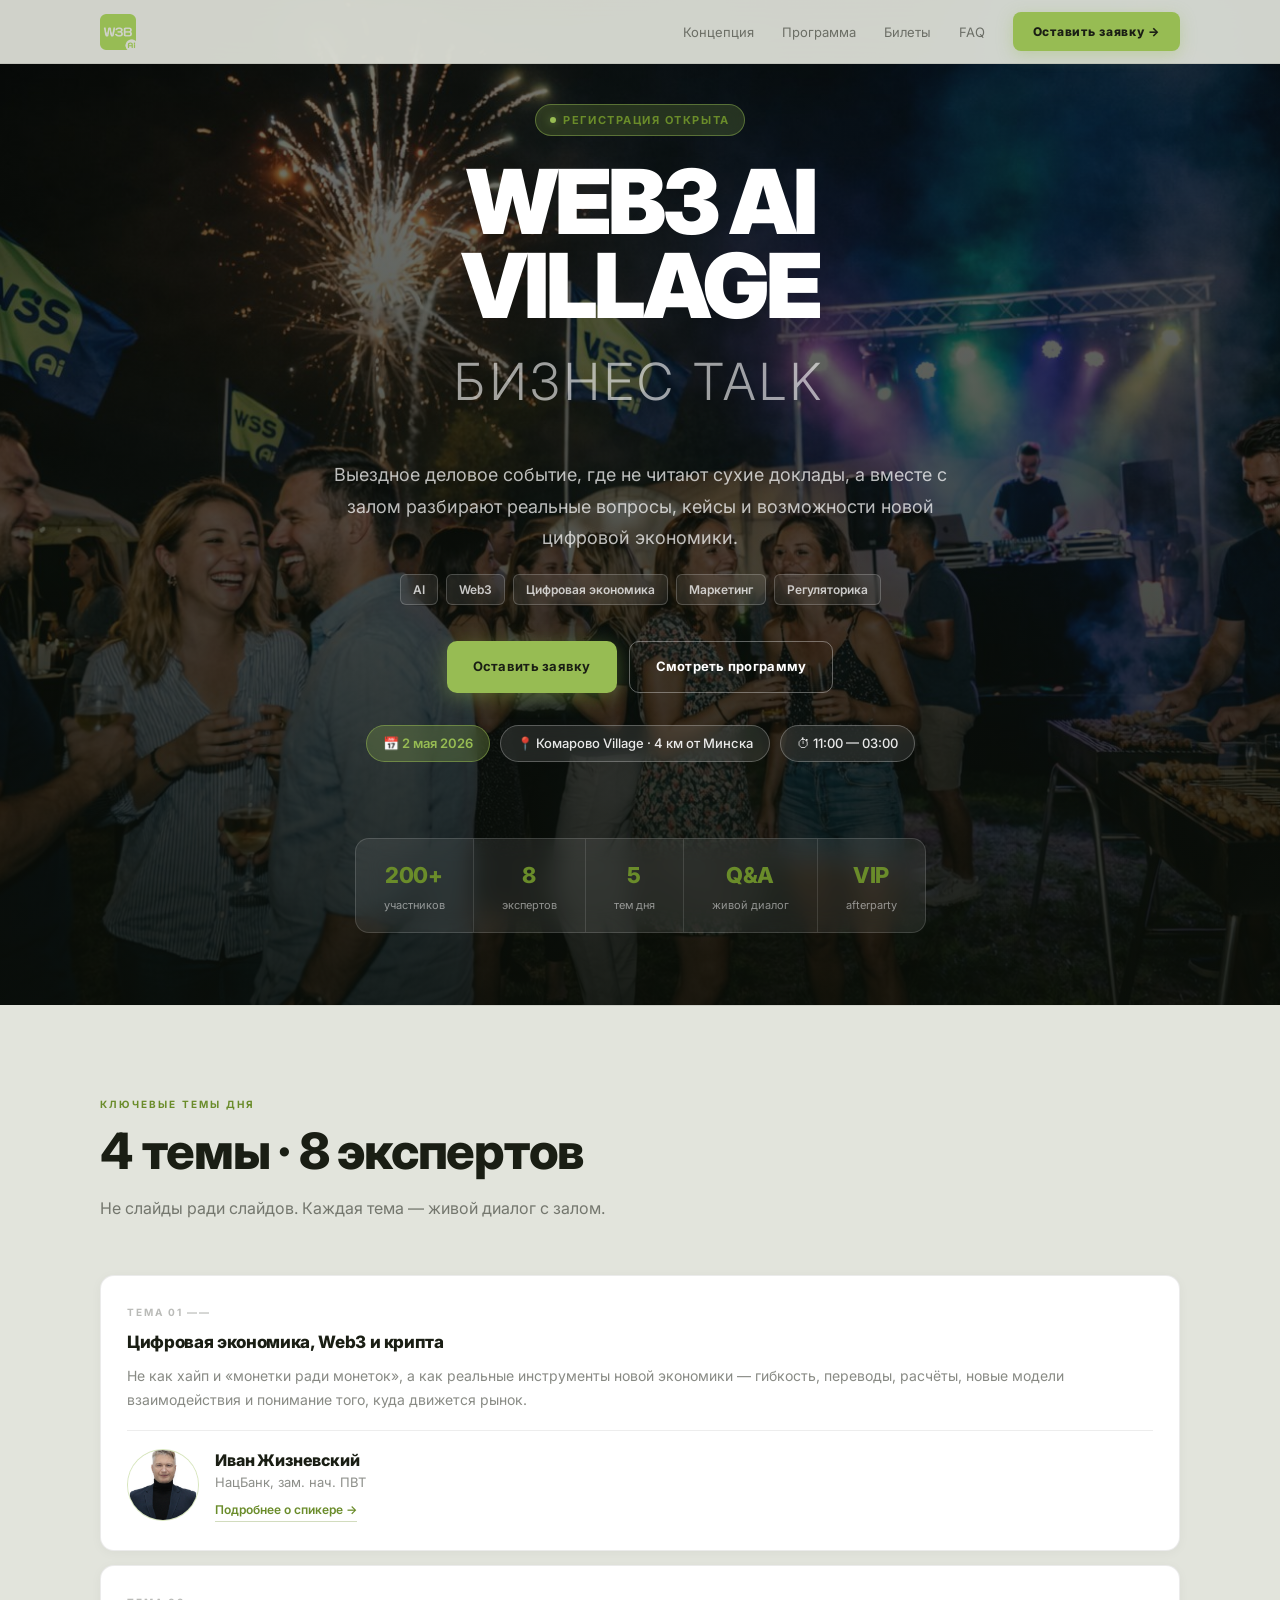
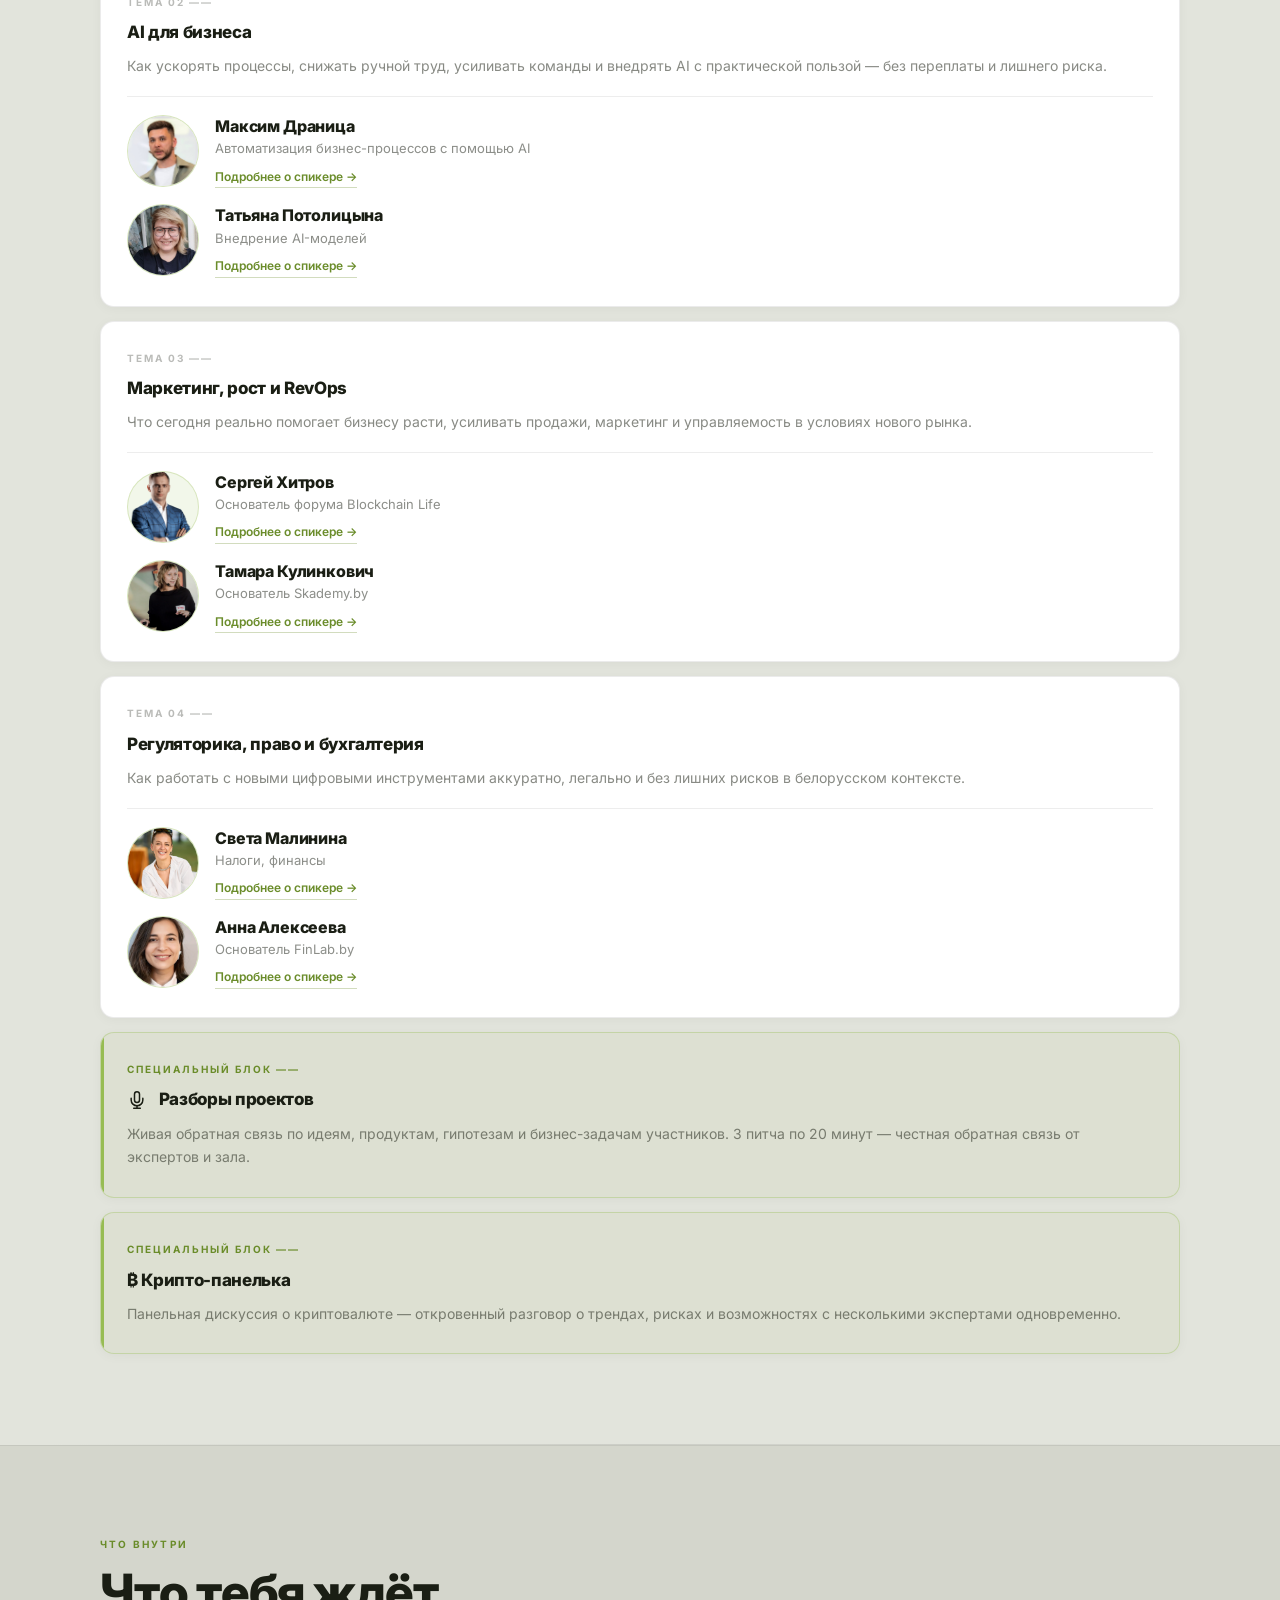
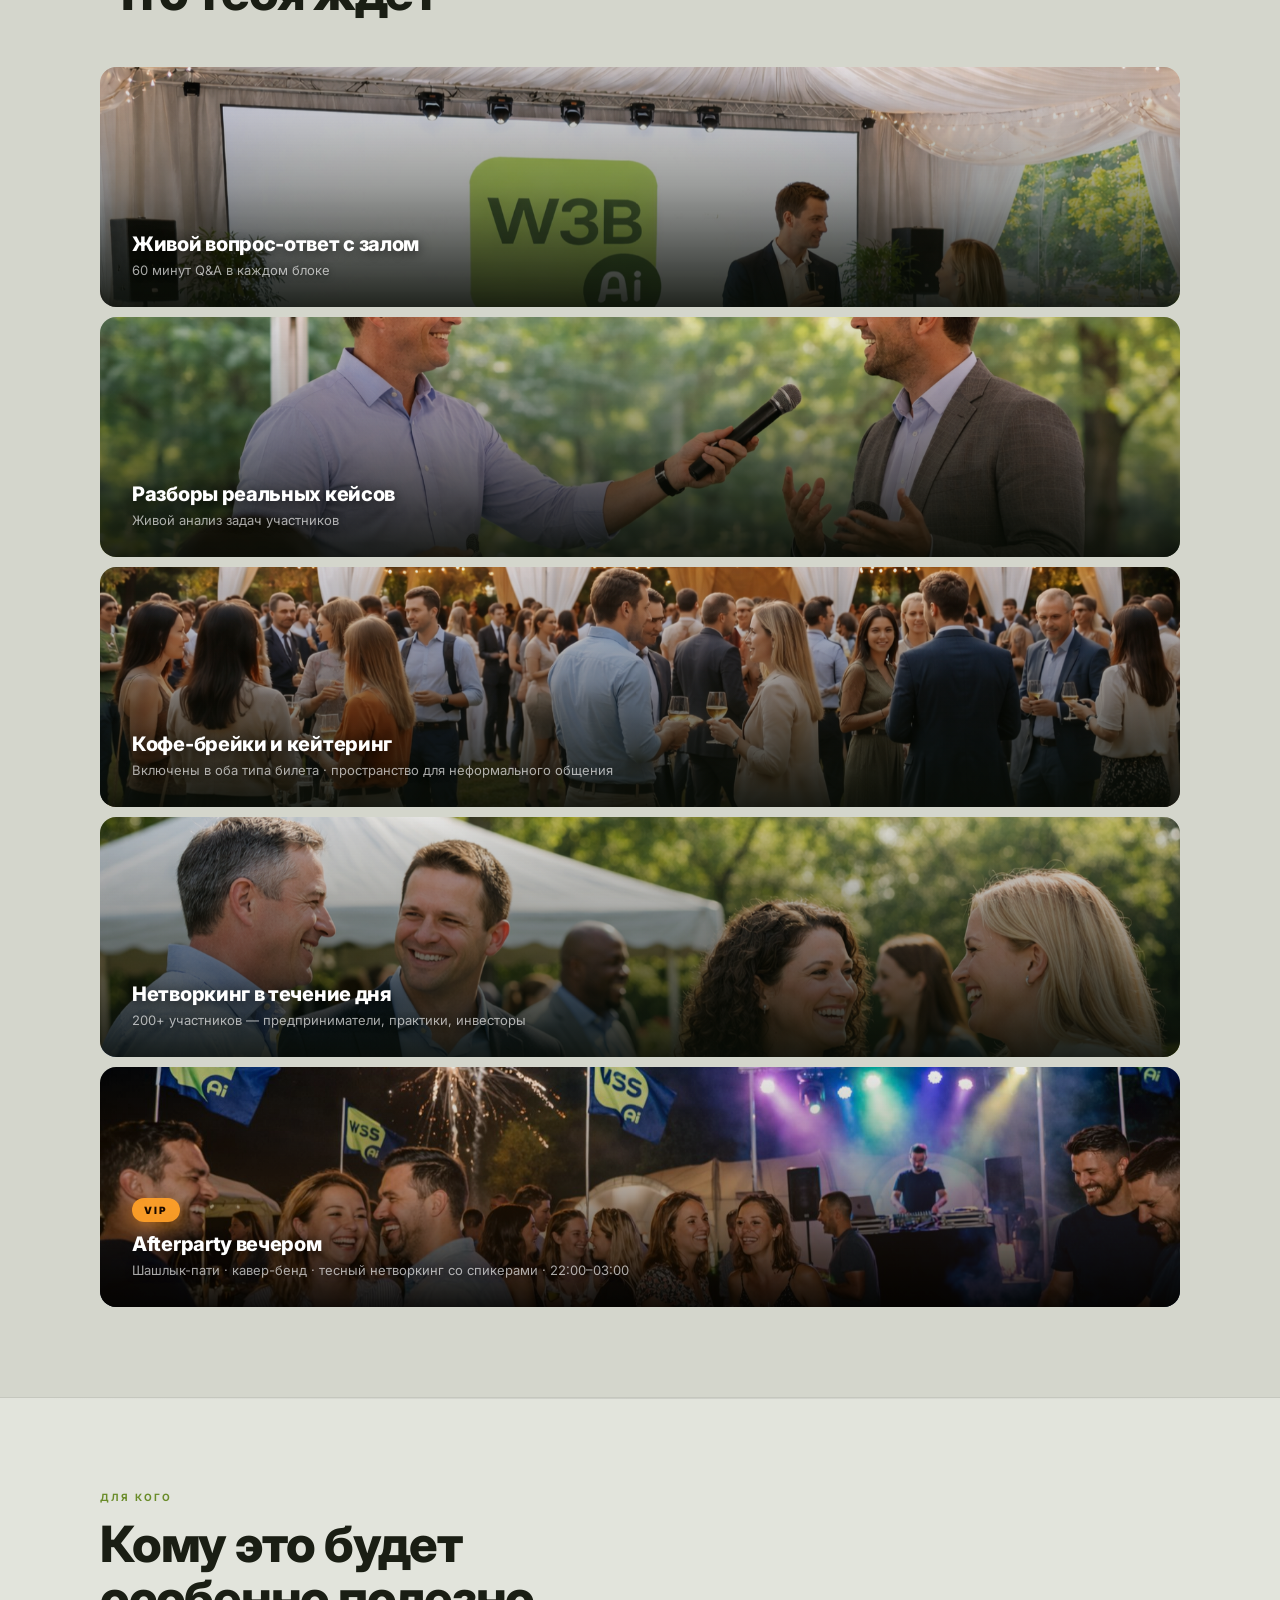
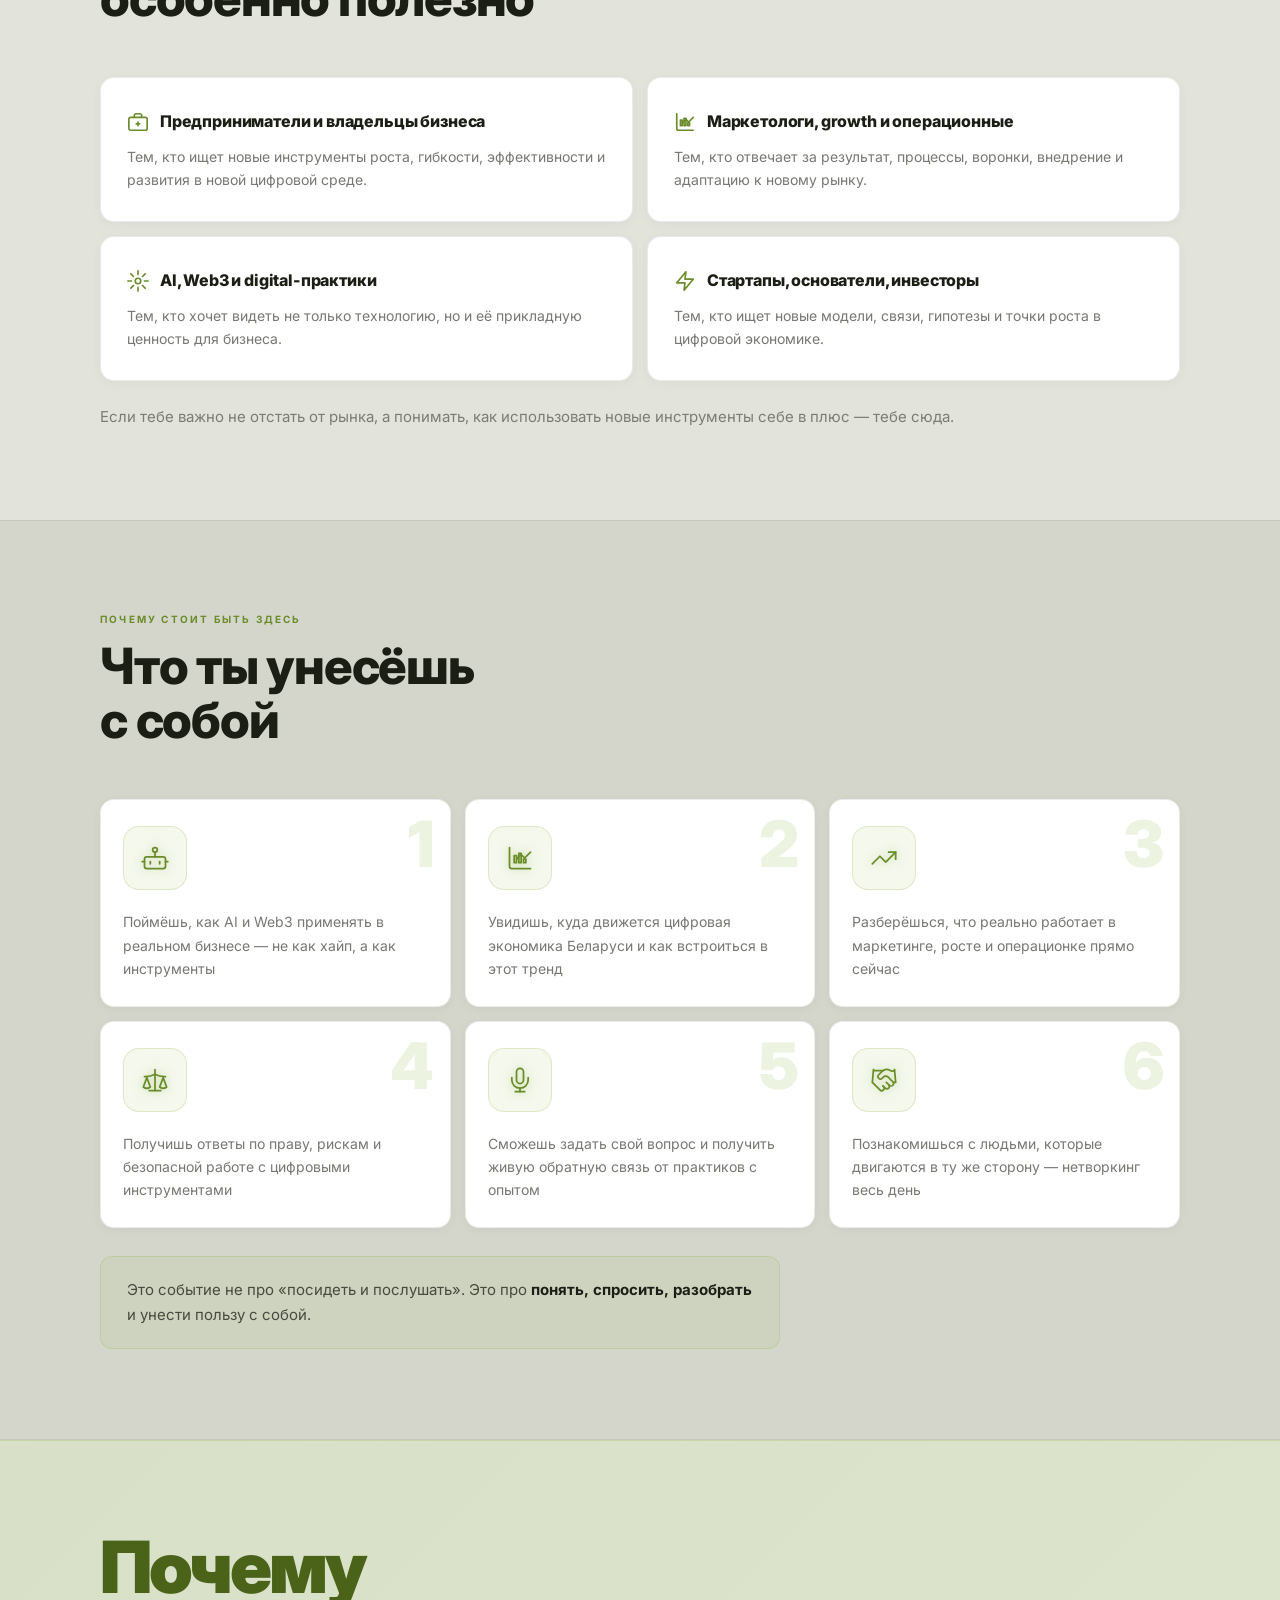
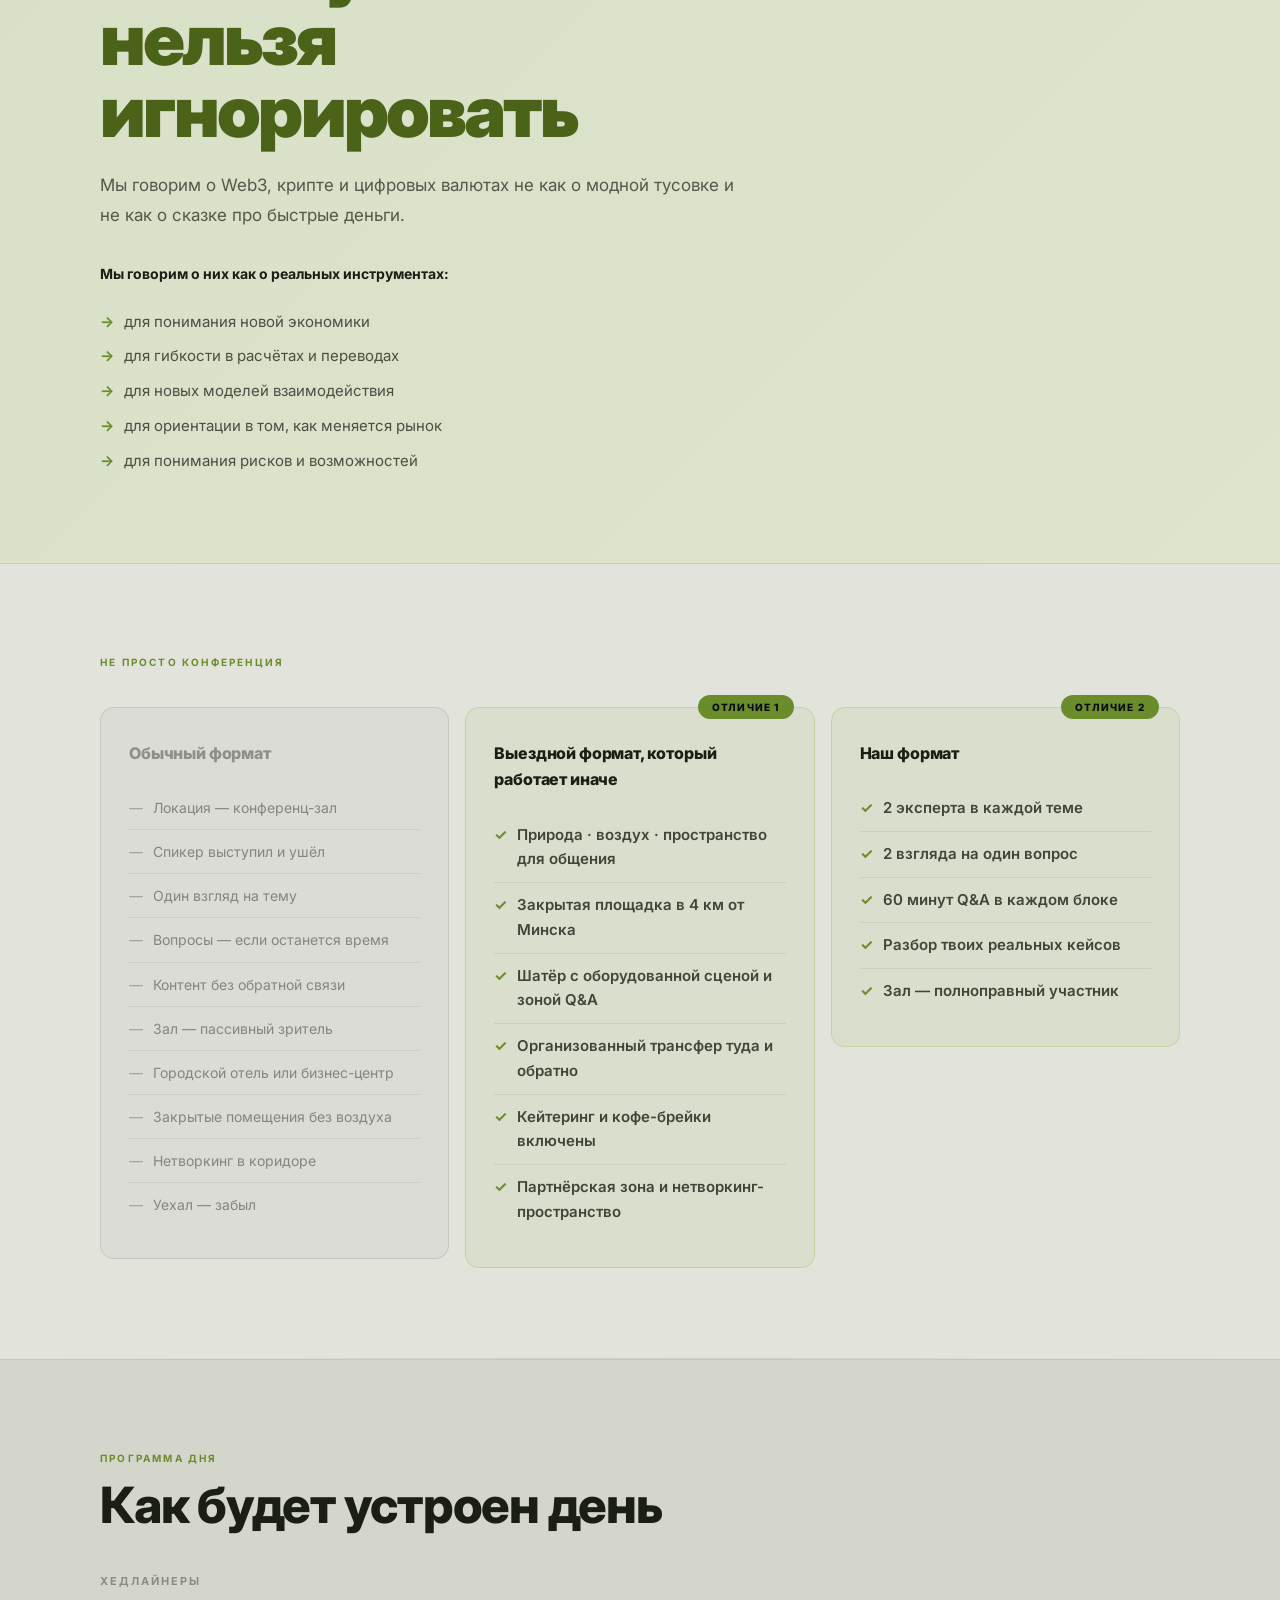
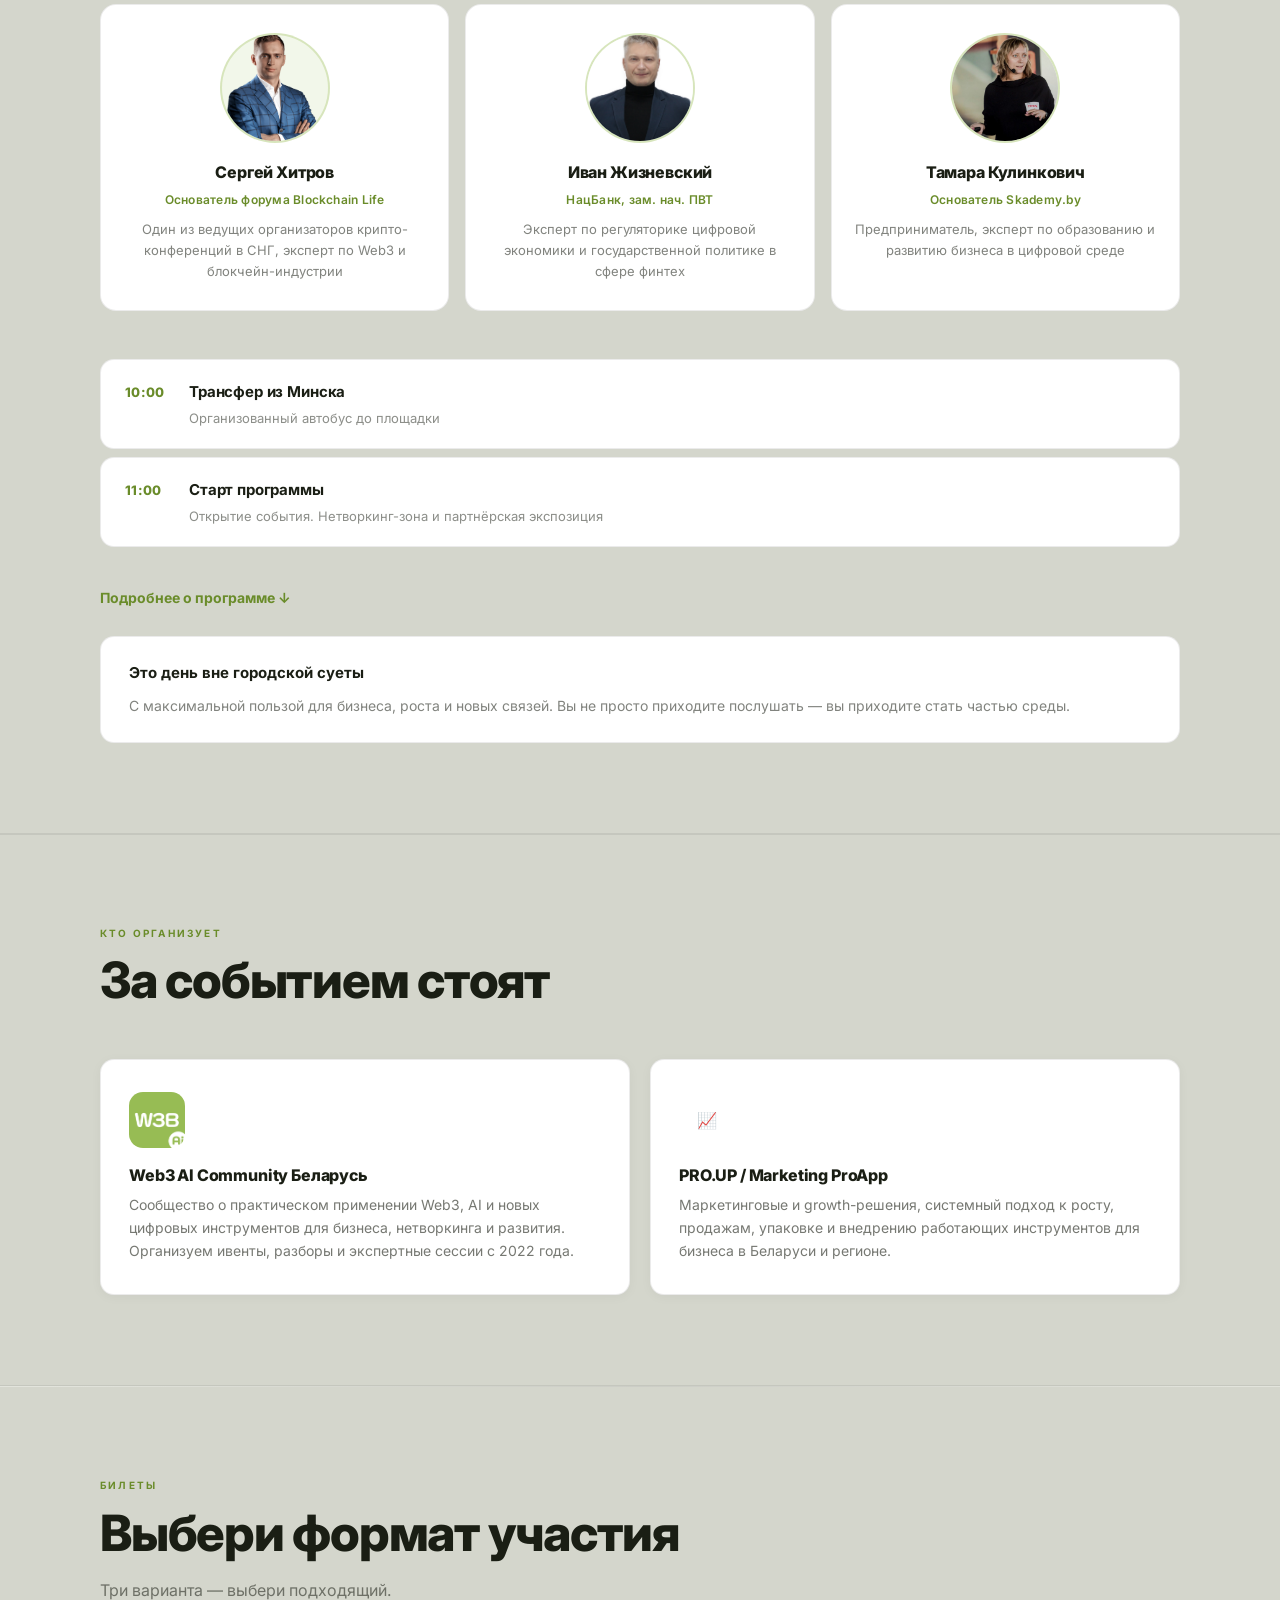
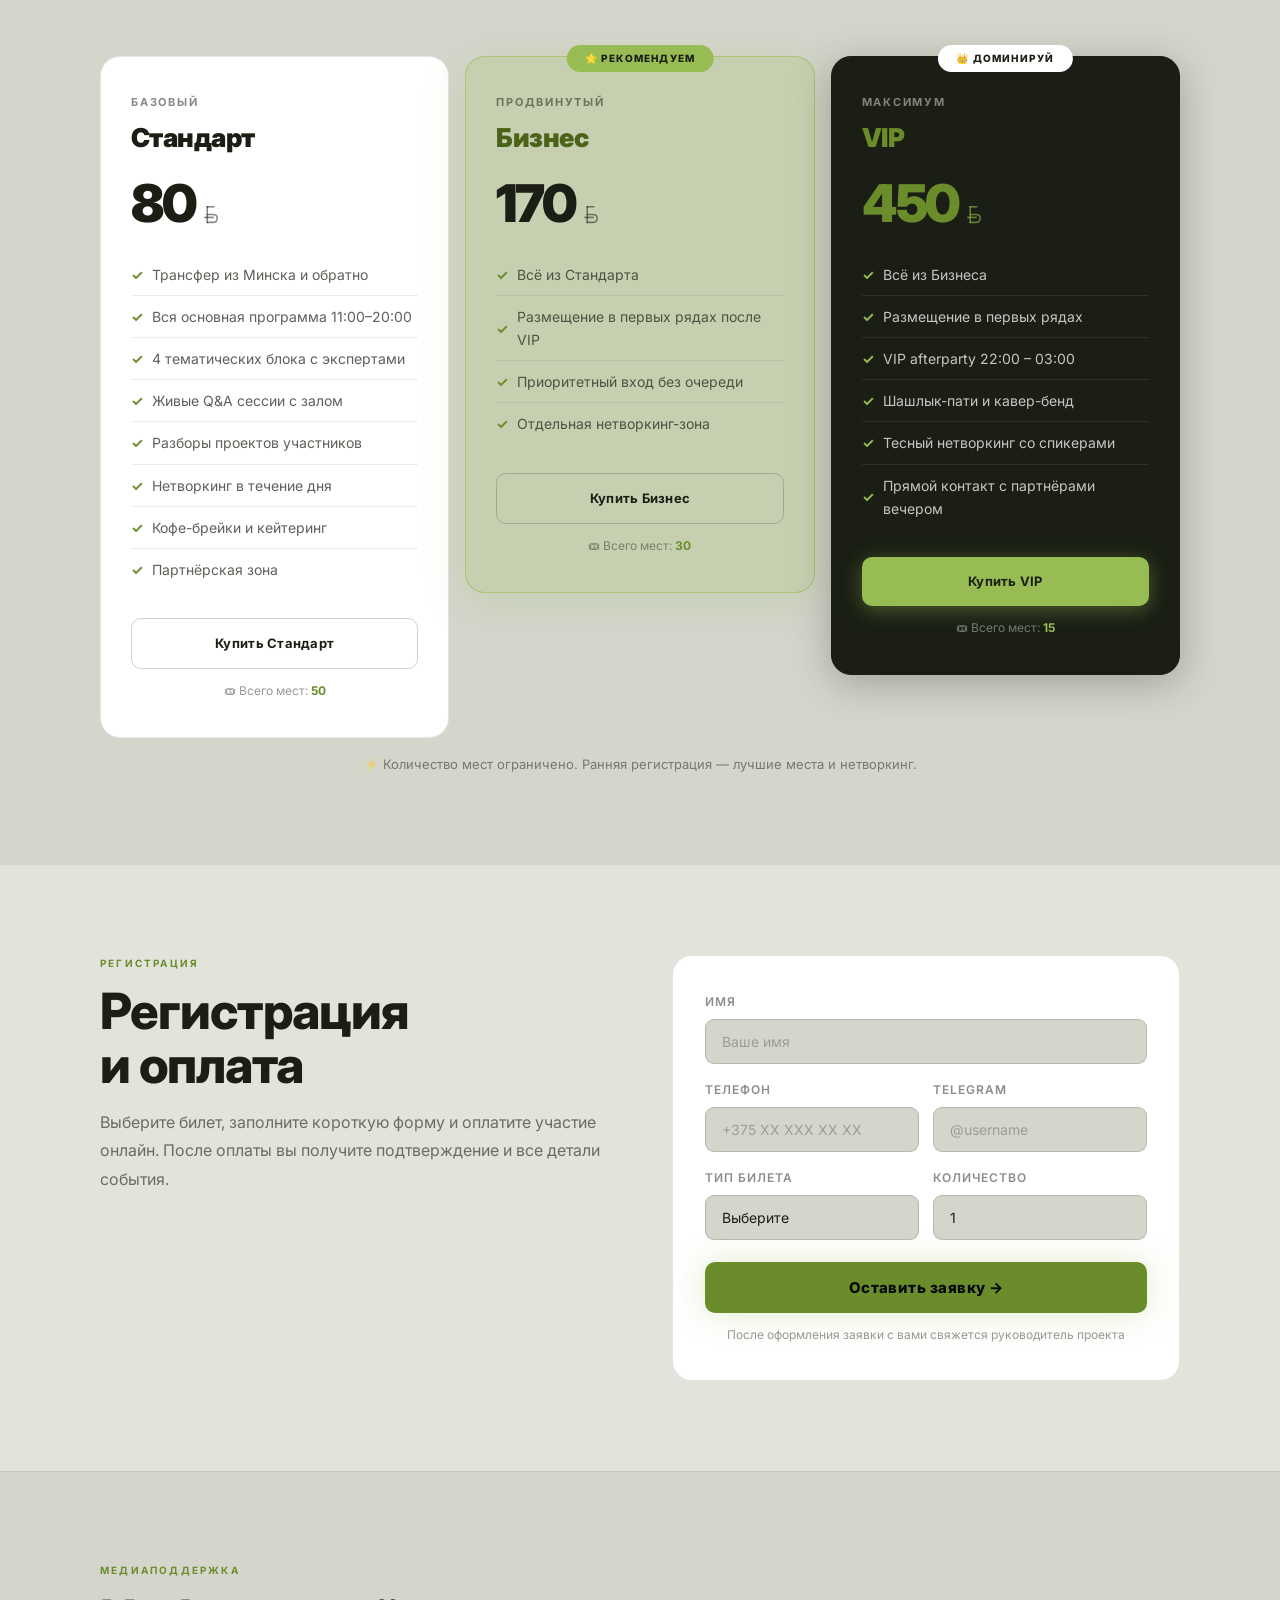
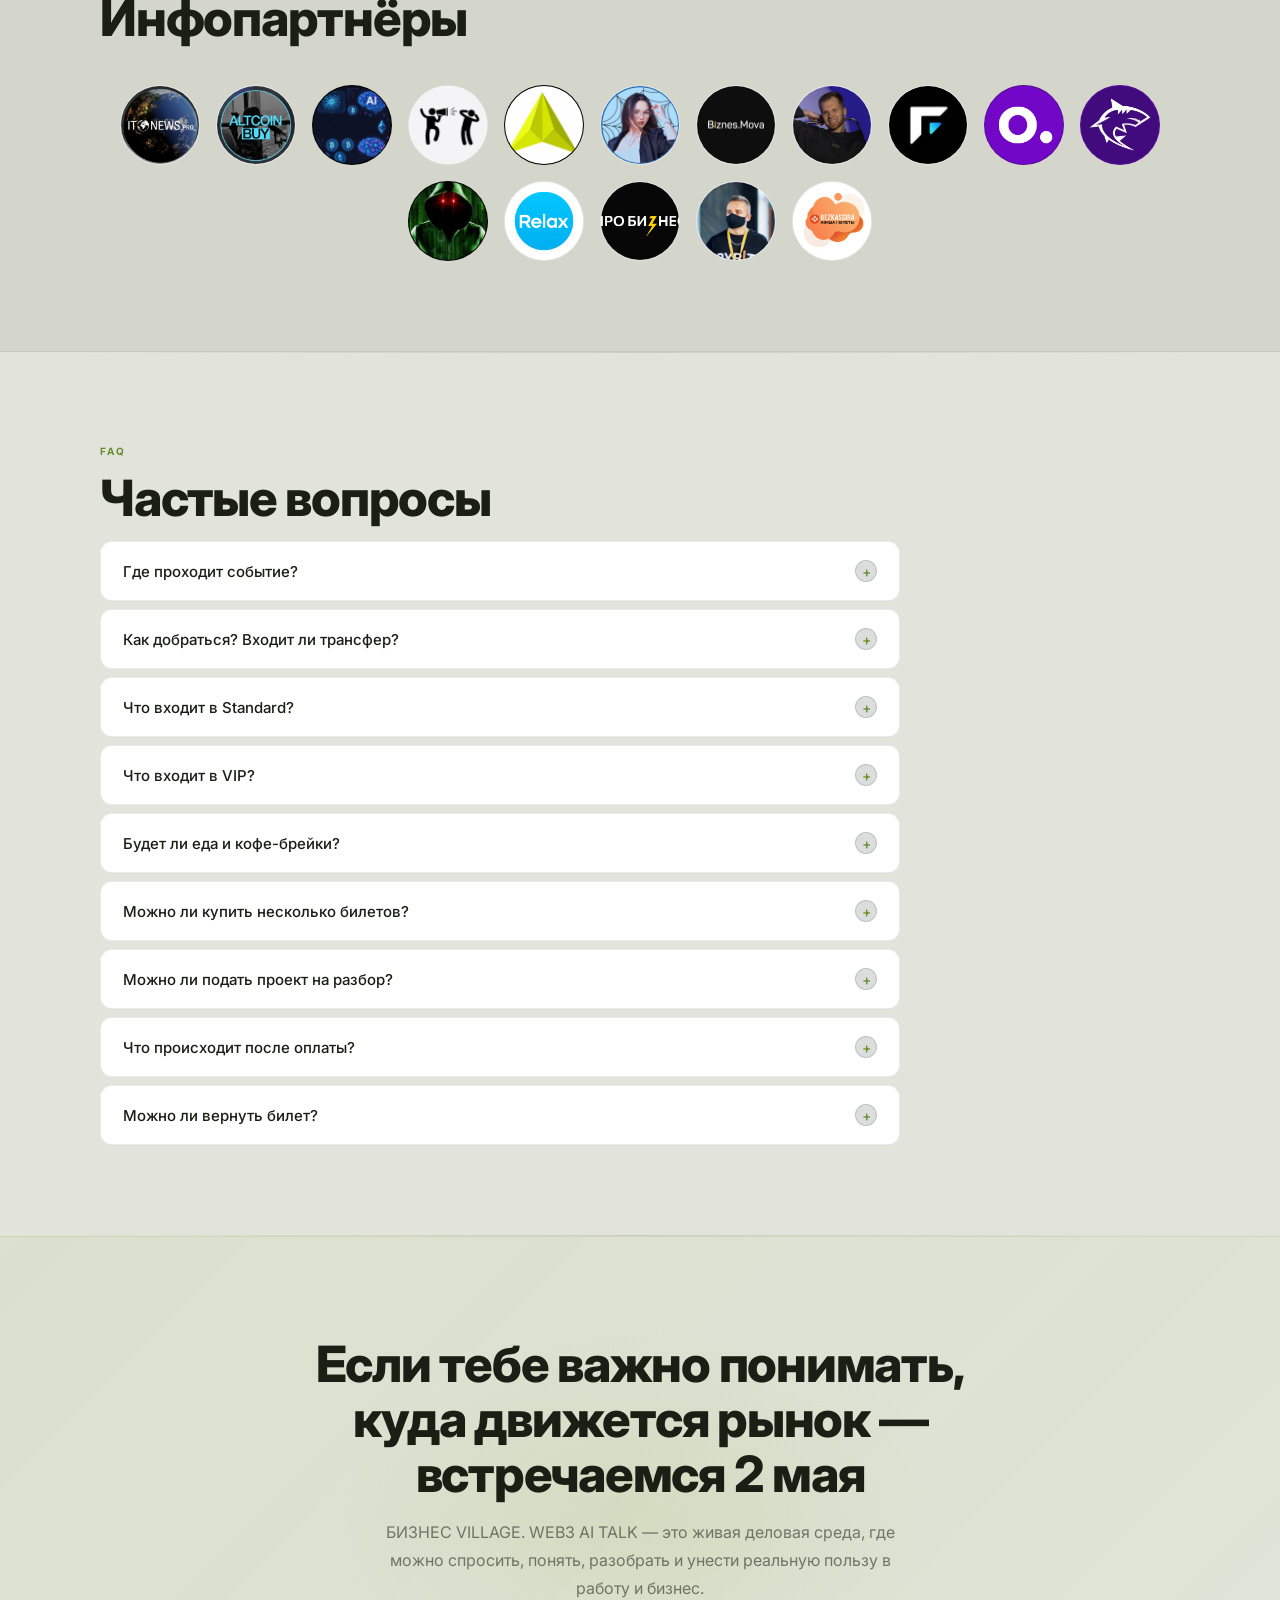
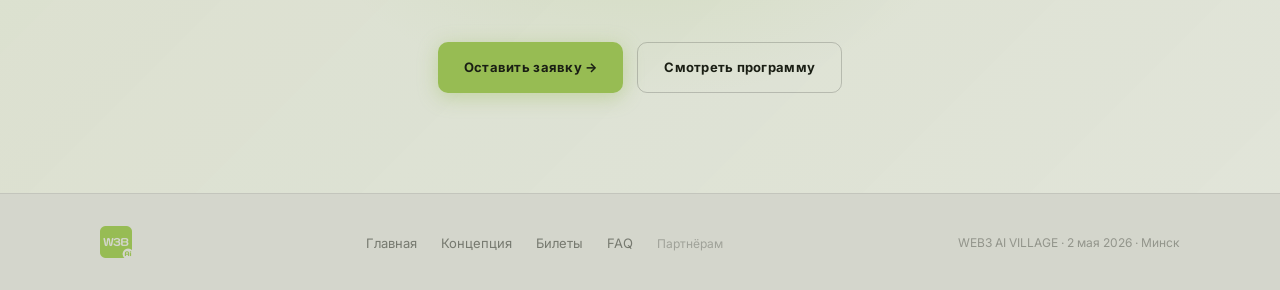
==== commit 79d87c30: "event-web3-village.html" ====
--- a/event-web3-village.html
+++ b/event-web3-village.html
@@ -1440,6 +1440,7 @@
   gap: 16px;
   margin-top: 40px;
   align-items: center;
+  justify-content: center;
 }
 .partner-logo {
   width: 80px;
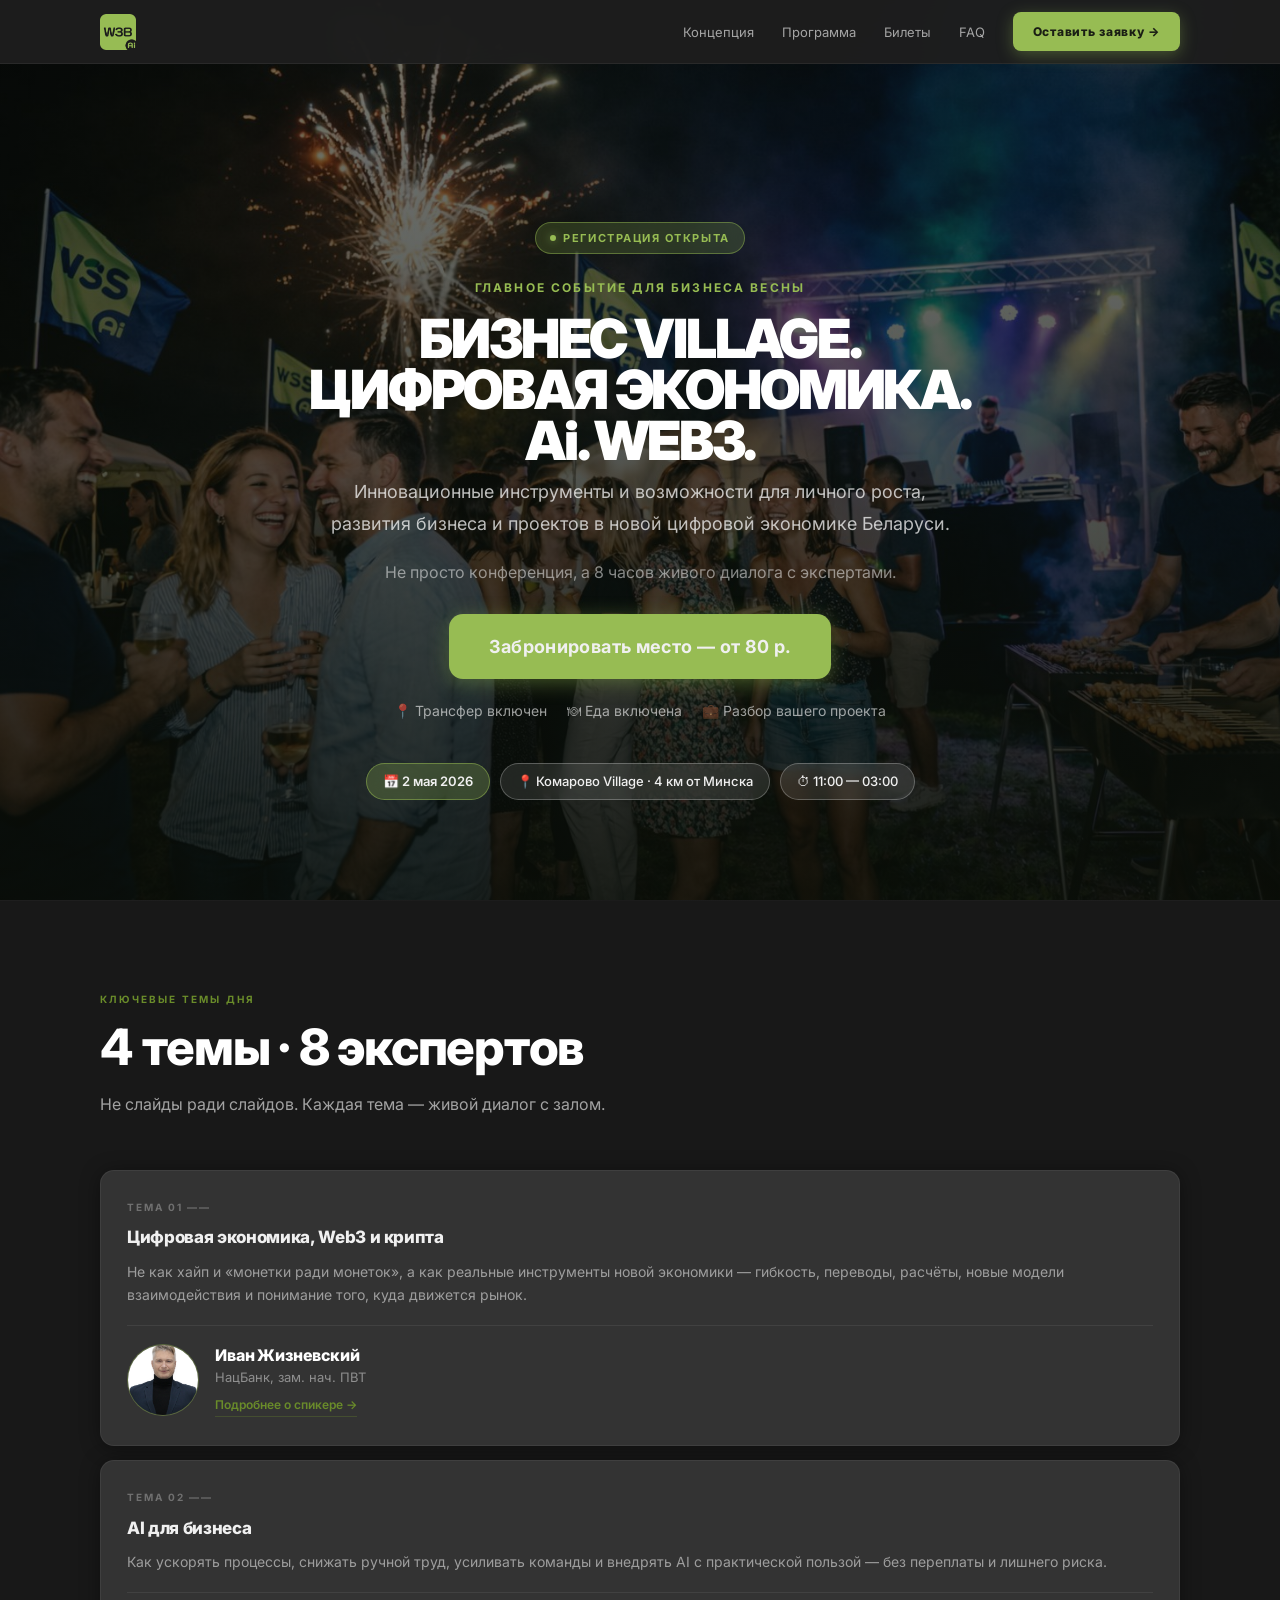
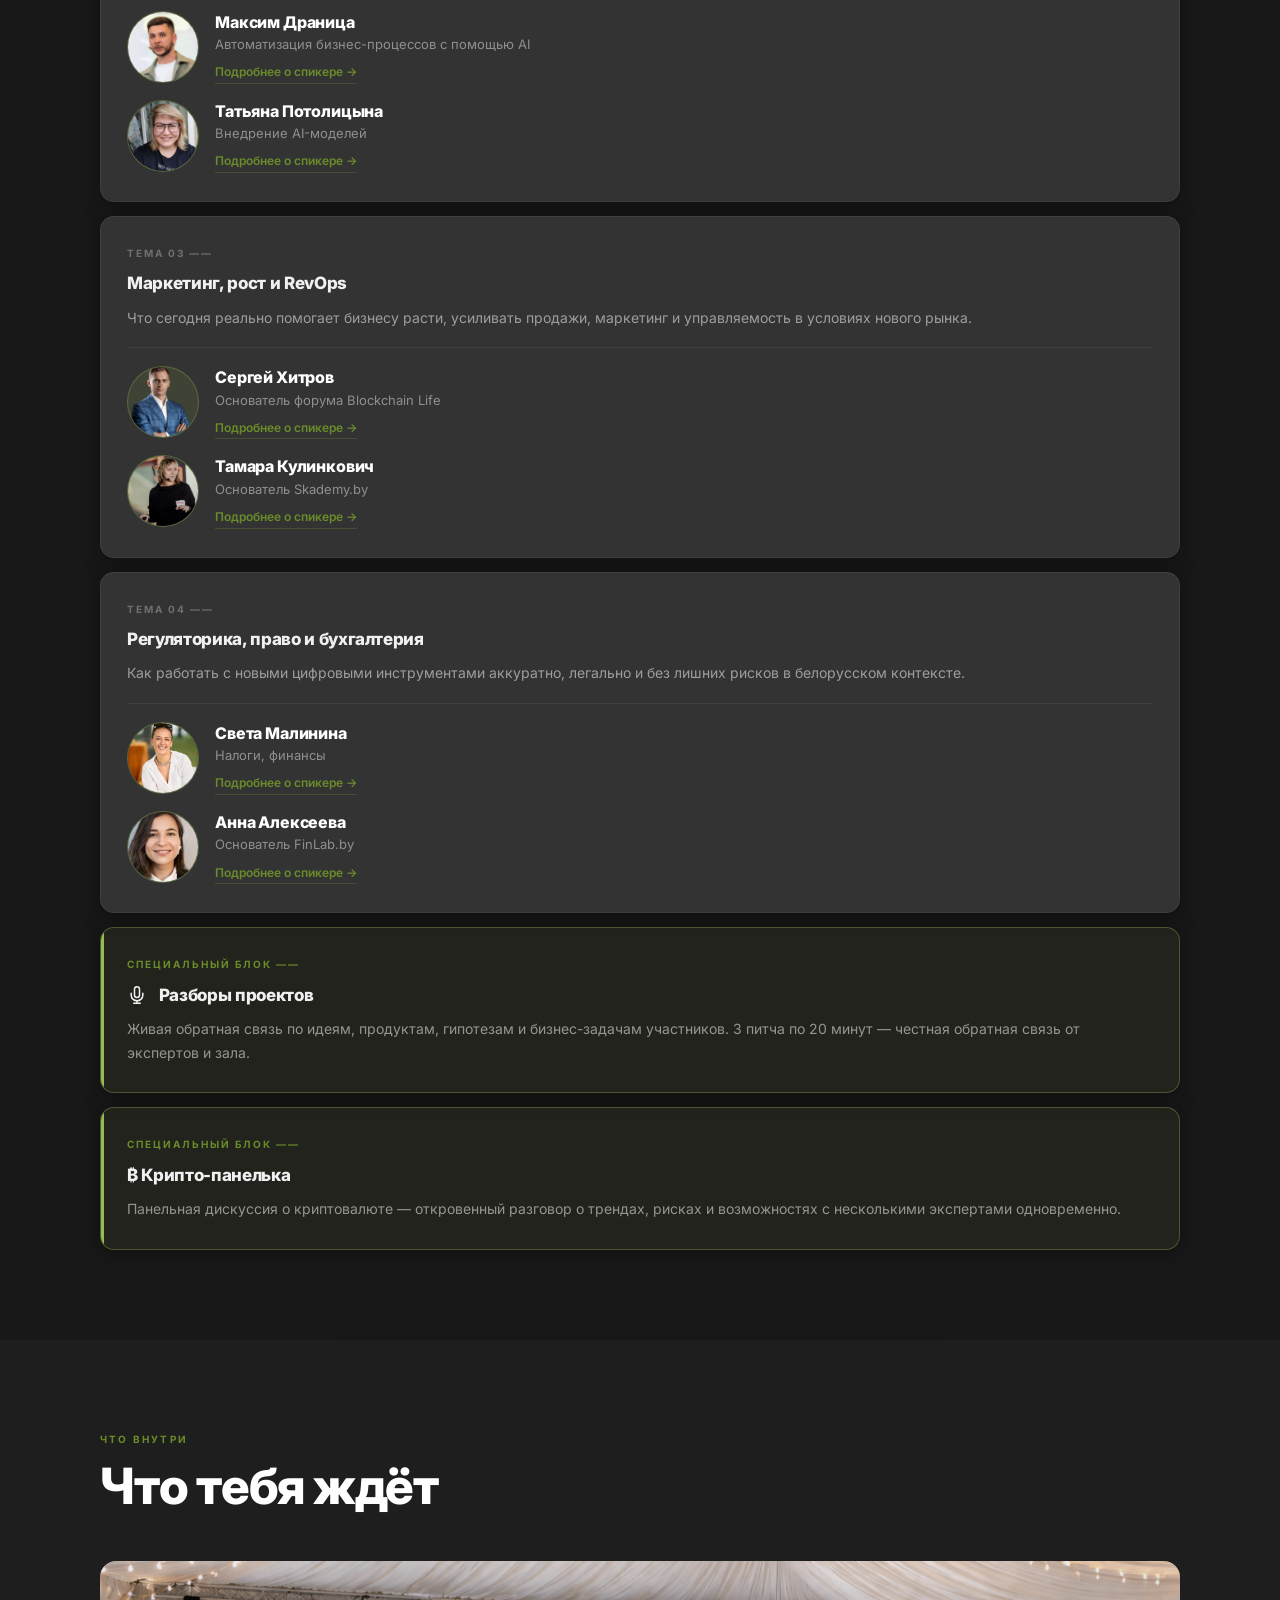
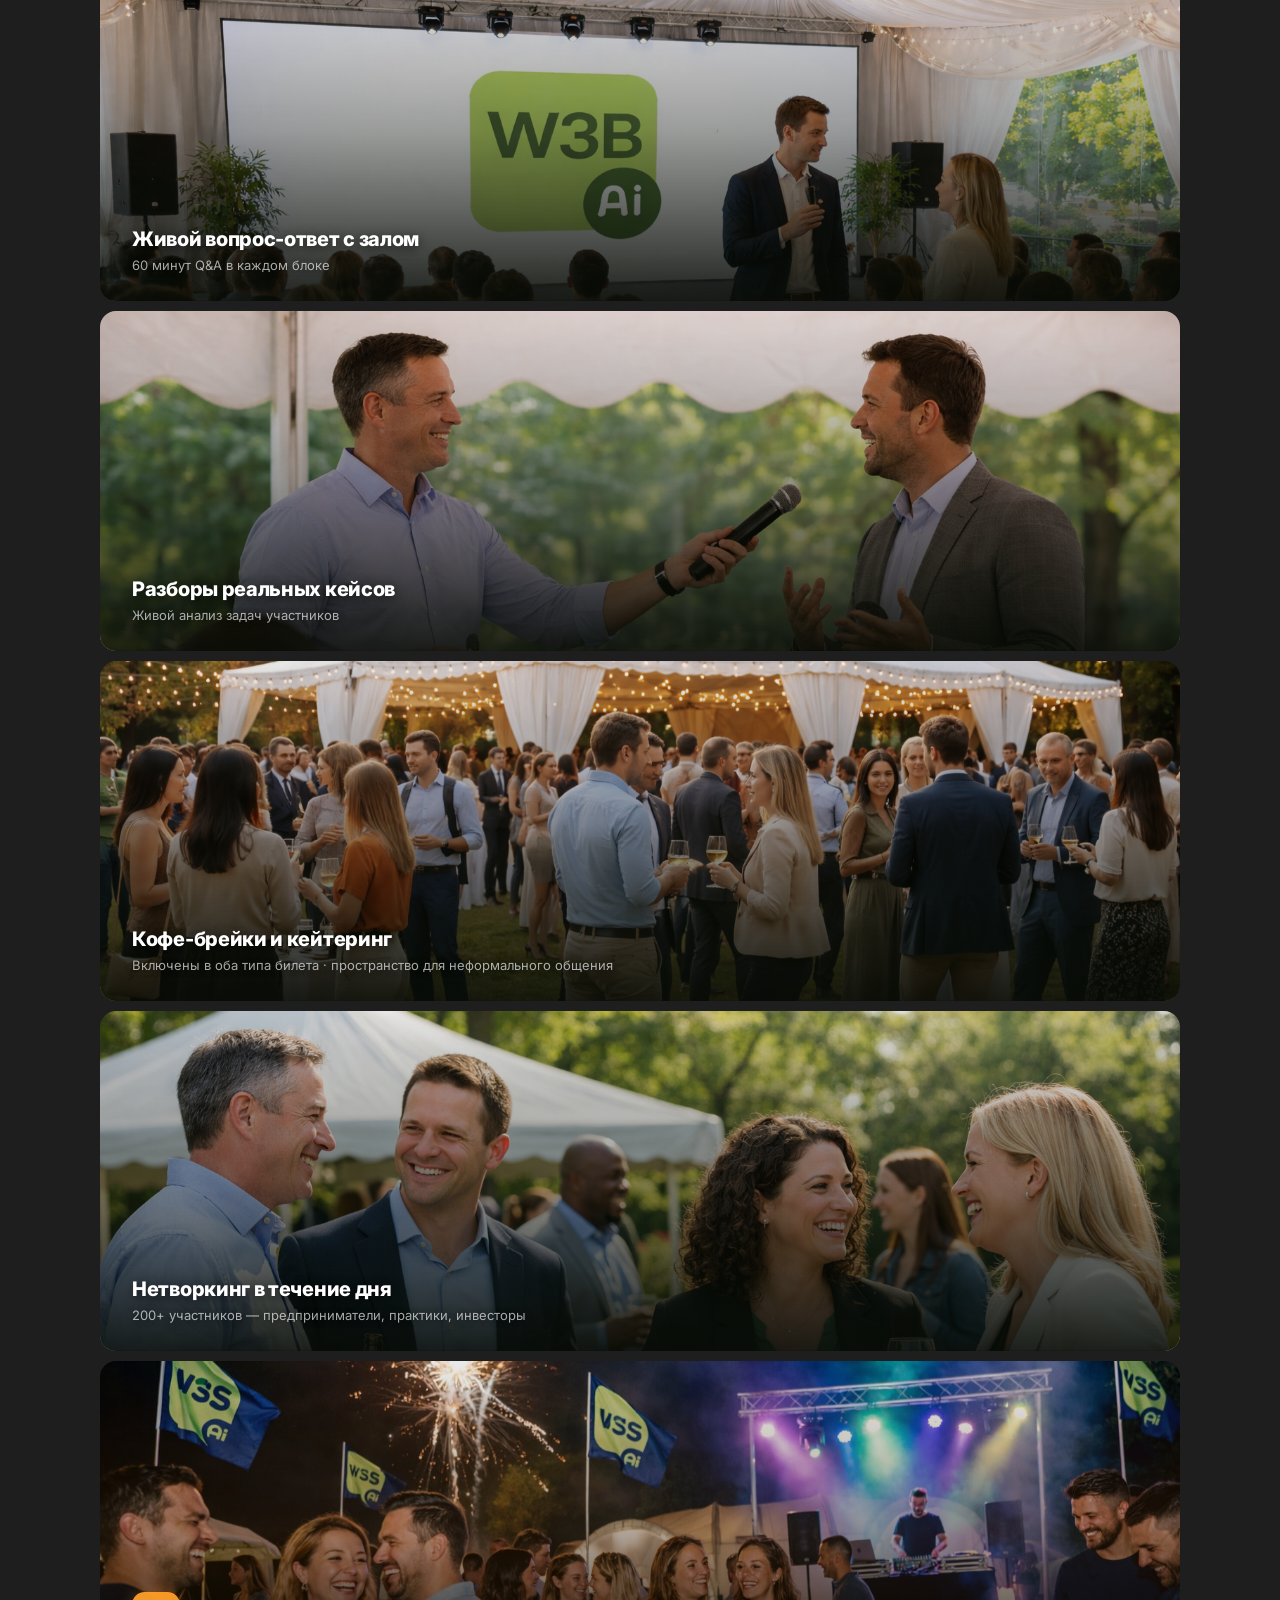
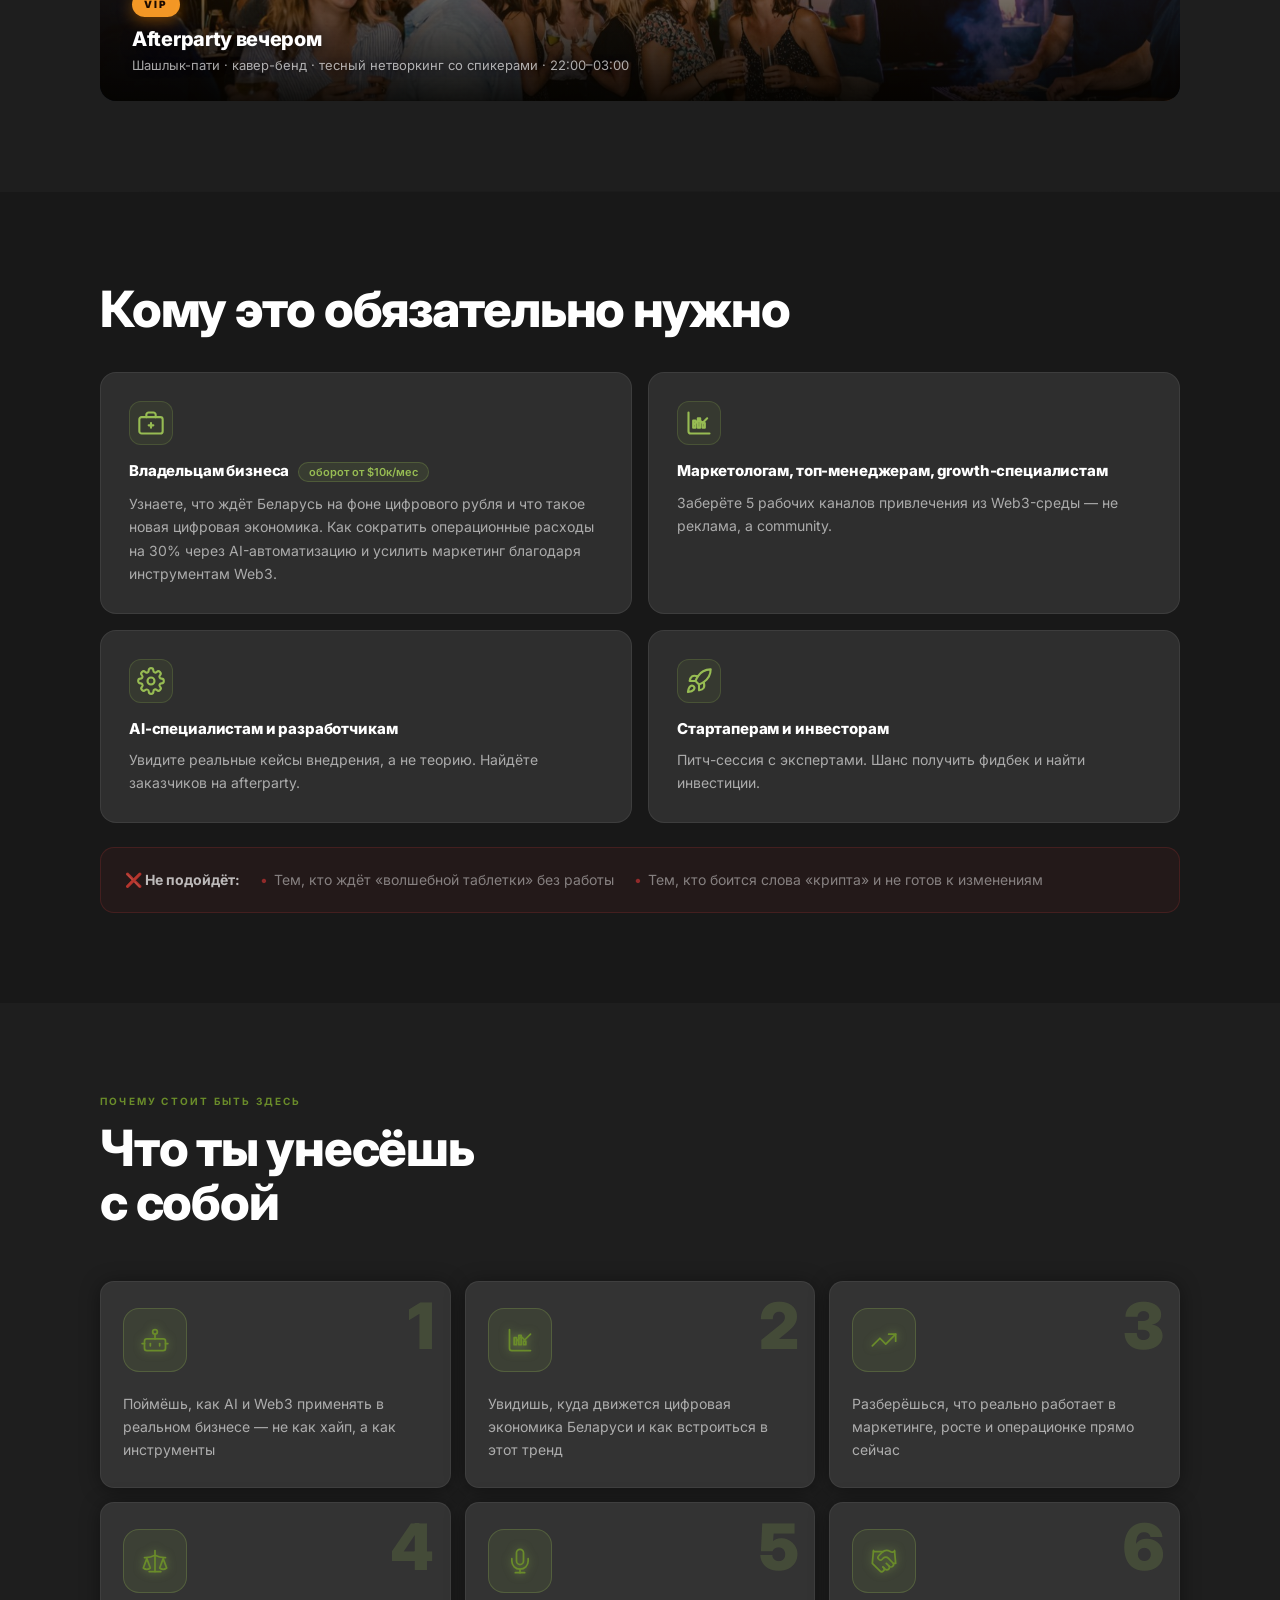
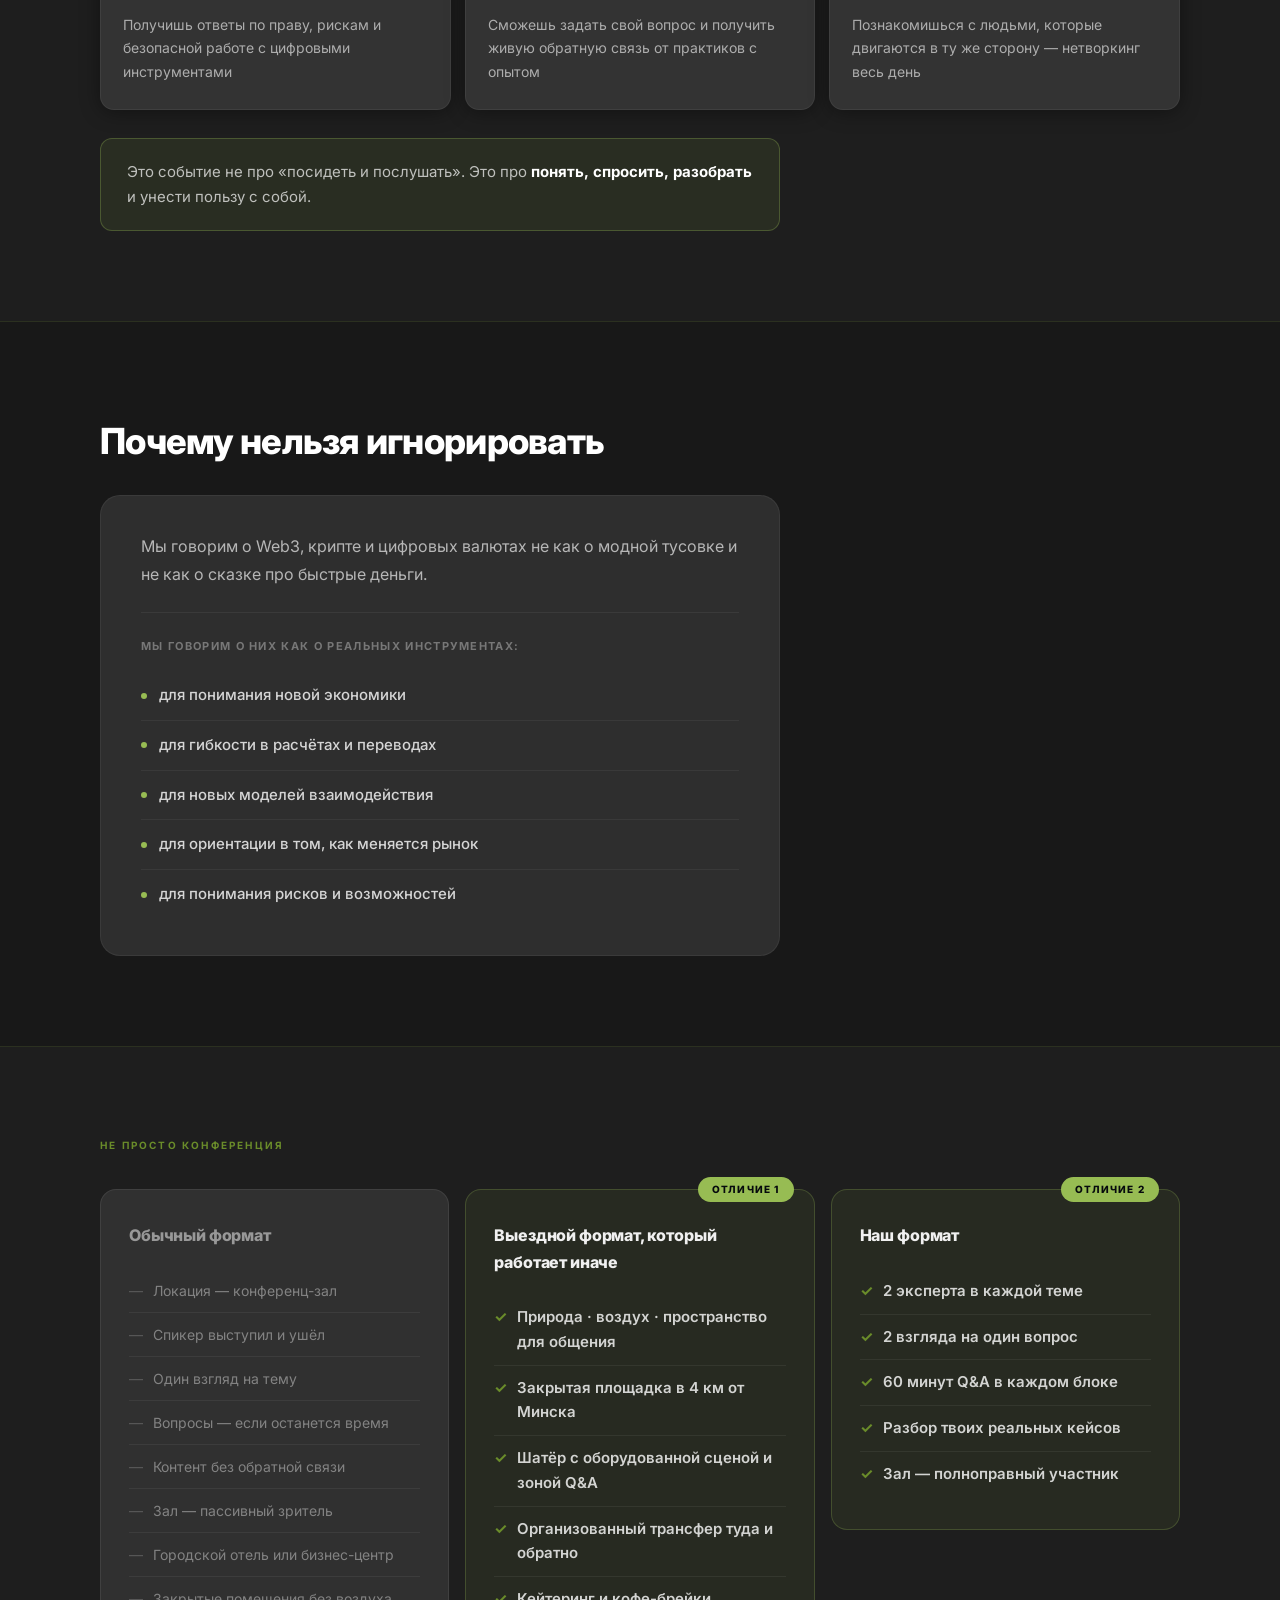
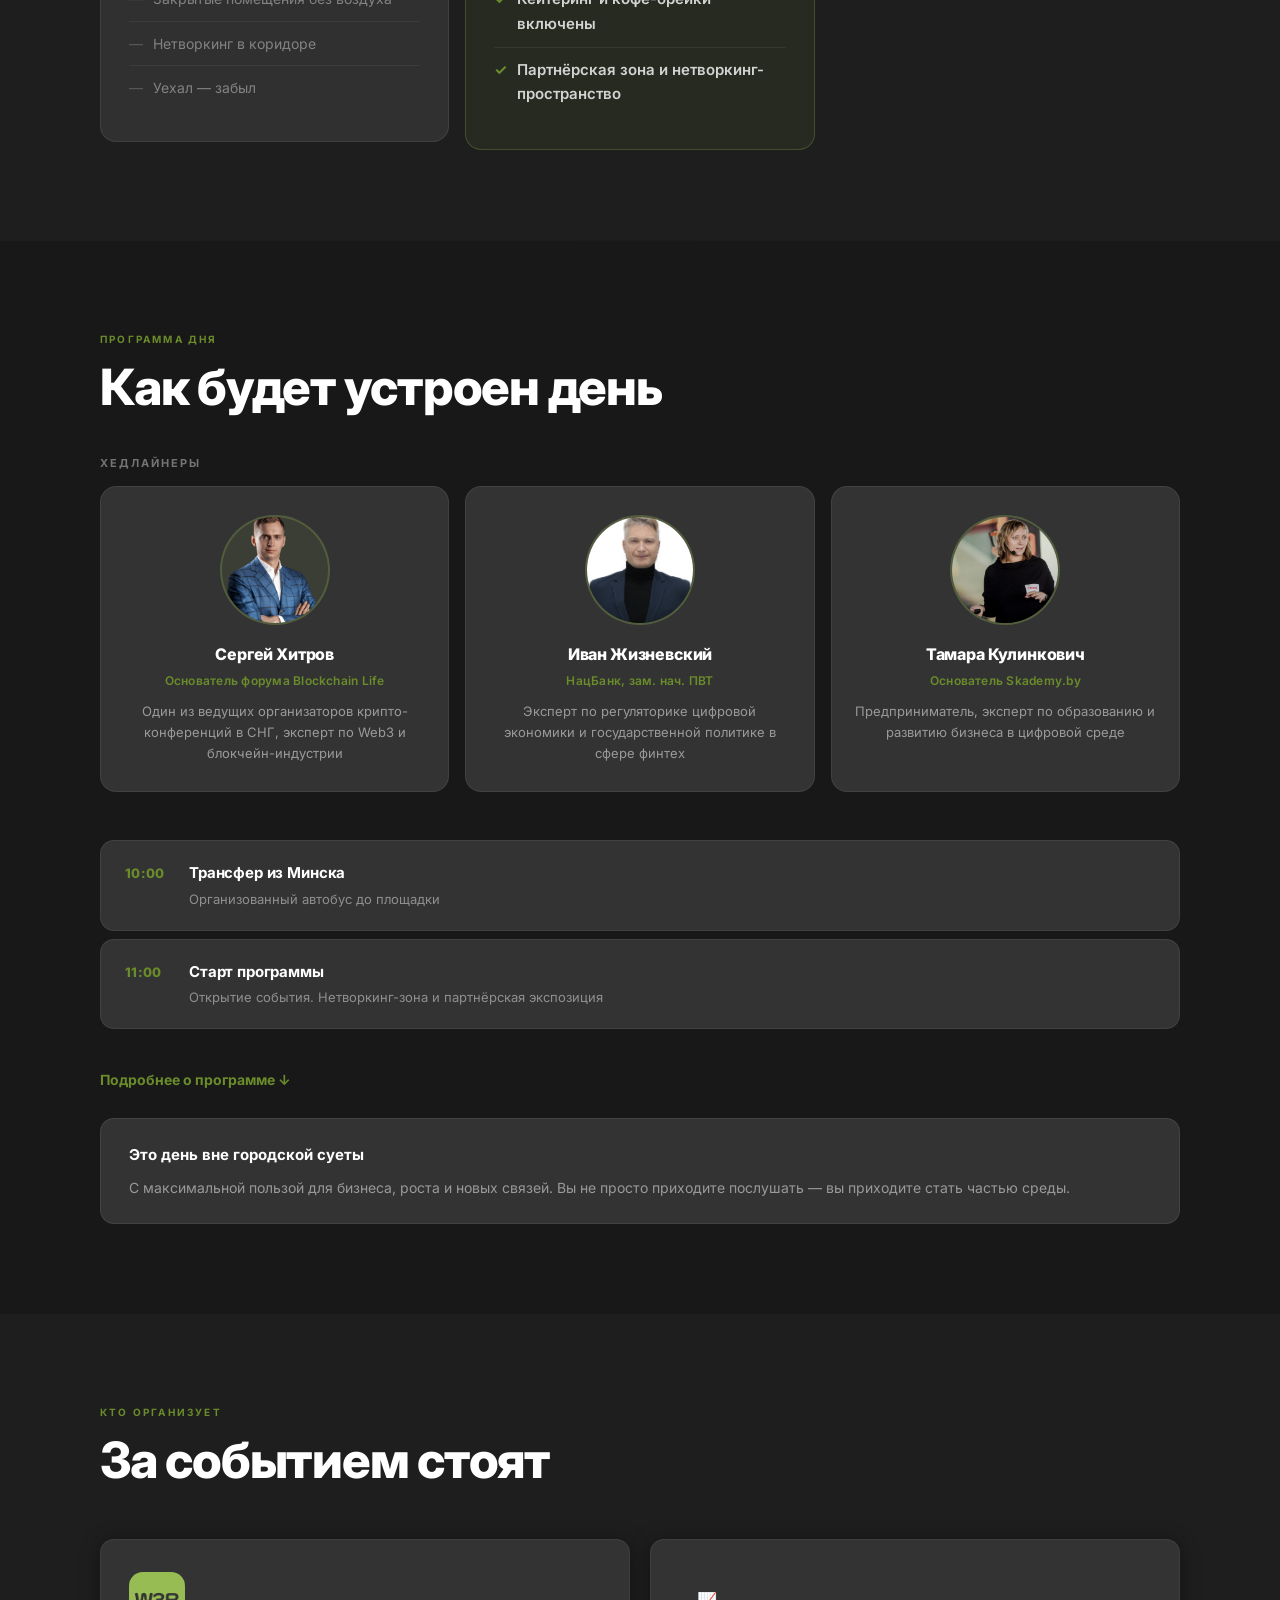
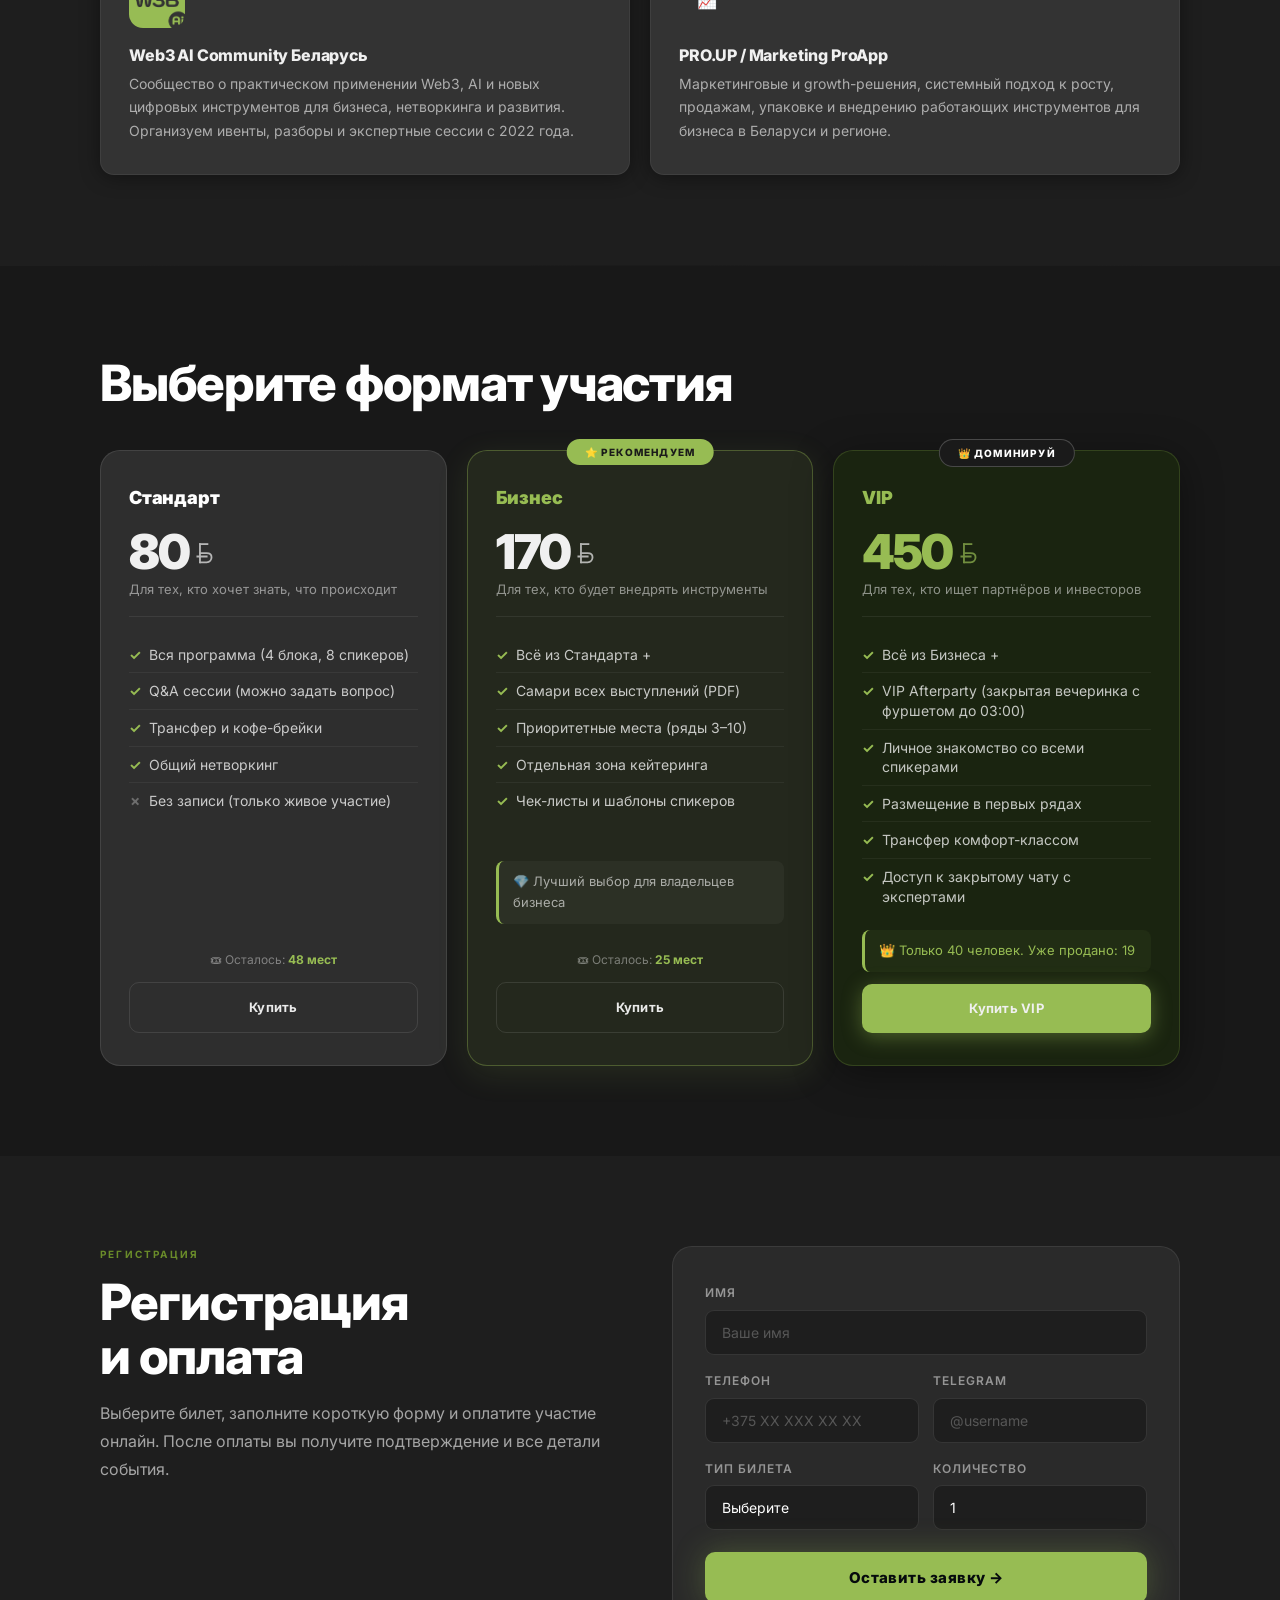
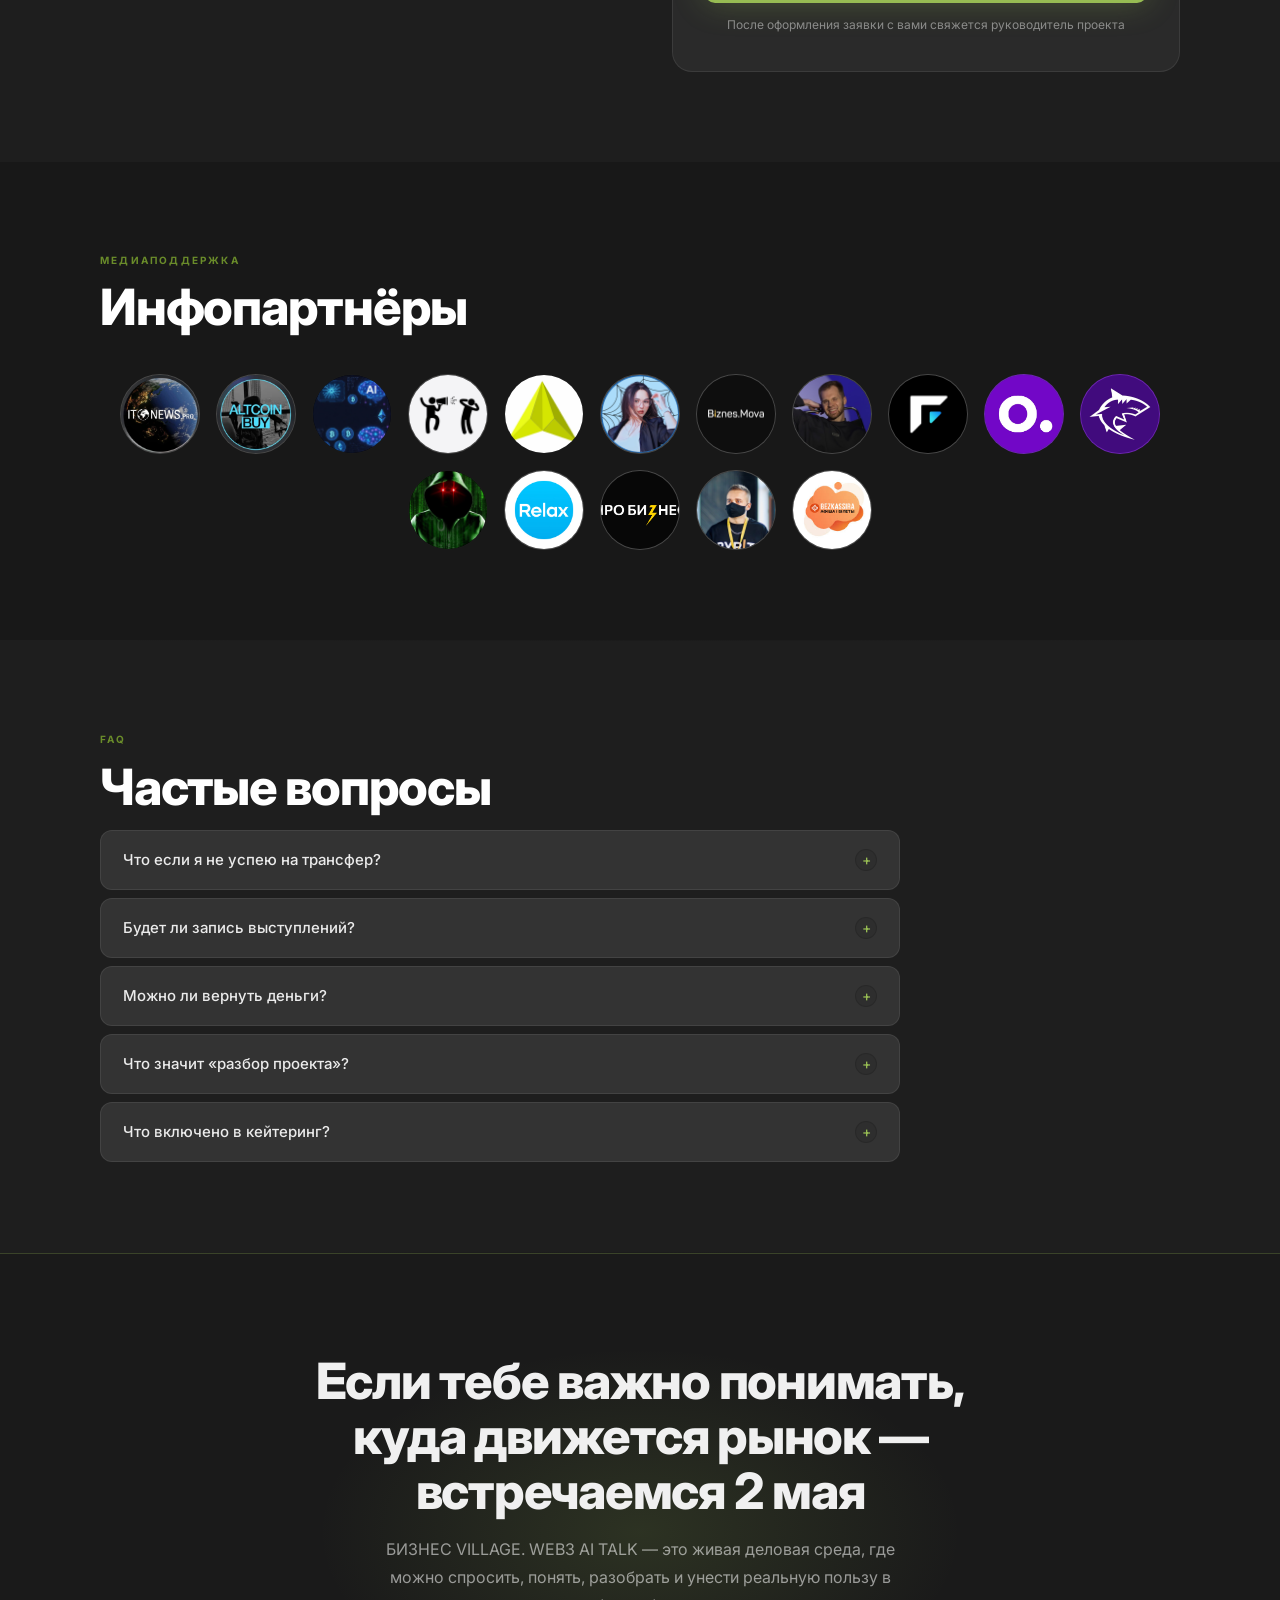
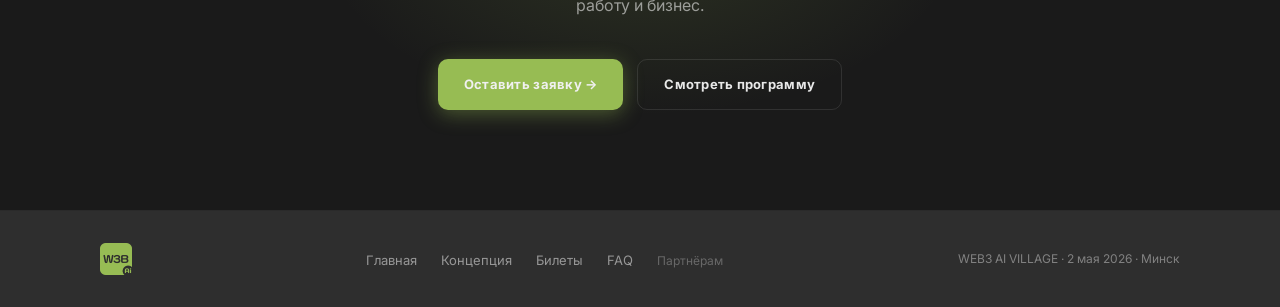
==== commit a70129a6: "event-web3-village.html" ====
--- a/event-web3-village.html
+++ b/event-web3-village.html
@@ -15,57 +15,64 @@
 ══════════════════════════════════════ */
 
 .ev-page {
-  --bg:          #E2E4DC;
-  --surface:     #D4D6CC;  
-  --card:        #FFFFFF;
-  --card2:       #DCDEDD;
-  --border:      rgba(0,0,0,0.08);
-  --border2:     rgba(0,0,0,0.14);
-  --green:       #6A8C2A;
+  --bg:          #262626;
+  --surface:     #222222;  
+  --card:        #2E2E2E;
+  --card2:       #333333;
+  --border:      rgba(255,255,255,0.07);
+  --border2:     rgba(255,255,255,0.1);
+  --green:       #97BC53;
   --green-dark:  #4A6318;
   --green-dim:   rgba(151,188,83,0.12);
   --green-line:  rgba(151,188,83,0.35);
   --green-glow:  rgba(151,188,83,0.3);
   --green-btn:   #97BC53;
-  --white:       #1A1E14;
-  --muted:       rgba(26,30,20,0.52);
-  --muted2:      rgba(26,30,20,0.28);
+  --white:       #FFFFFF;
+  --muted:       rgba(255,255,255,0.52);
+  --muted2:      rgba(255,255,255,0.28);
   --heading:     'Inter', sans-serif;
   --body:        'Inter', sans-serif;
 }
 
+/* Чередование фонов секций */
+.sec-light { background: #323232; }
+.sec-dark { background: #141414; }
+
+
+
 body {
-  background: #E2E4DC;
-  color: #1A1E14;
+  background: #1E1E1E;
+  color: #F0F0F0;
   font-family: 'Inter', sans-serif;
 }
 
 .nav {
-  background: rgba(226,228,220,0.92);
-  border-bottom: 1px solid rgba(0,0,0,0.08);
-}
-.nav-logo { color: #1A1E14; }
-.nav-links a { color: rgba(26,30,20,0.55); }
-.nav-links a:hover { color: #1A1E14; }
+  background: rgba(30,30,30,0.95);
+  border-bottom: 1px solid rgba(255,255,255,0.06);
+}
+.nav-logo { color: #FFFFFF; }
+.nav-links a { color: rgba(255,255,255,0.6); }
+.nav-links a:hover { color: #FFFFFF; }
 .nav-pill {
   background: #97BC53;
-  color: #1A1E14 !important;
+  color: #F0F0F0 !important;
   box-shadow: 0 4px 16px rgba(151,188,83,0.35);
 }
 
 .divider { background: linear-gradient(90deg, transparent, rgba(0,0,0,0.1), transparent); }
 
-.section { background: #E2E4DC; }
+.section { background: transparent; }
+
 .section--dark {
-  background: #D4D6CC;
-  border-top: 1px solid rgba(0,0,0,0.07);
+  background: #2E2E2E;
+  border-top: 1px solid rgba(255,255,255,0.07);
   border-bottom: 1px solid rgba(0,0,0,0.07);
 }
 
 .card {
-  background: #FFFFFF;
-  border: 1px solid rgba(0,0,0,0.08);
-  box-shadow: 0 2px 12px rgba(0,0,0,0.04);
+  background: #333333;
+  border: 1px solid rgba(255,255,255,0.06);
+  box-shadow: 0 2px 20px rgba(0,0,0,0.4);
 }
 .card:hover {
   border-color: rgba(151,188,83,0.4);
@@ -73,36 +80,40 @@
 }
 
 .s-label { color: #6A8C2A; }
-.s-title { color: #1A1E14; }
-.s-sub { color: rgba(26,30,20,0.55); }
+.s-title { color: #FFFFFF; }
+.s-sub {
+  color: rgba(255,255,255,0.6); }
 
 .btn-primary {
   background: #97BC53;
-  color: #1A1E14;
+  color: #F0F0F0;
   box-shadow: 0 4px 20px rgba(151,188,83,0.4);
 }
 .btn-primary:hover { box-shadow: 0 6px 28px rgba(151,188,83,0.55); }
 .btn-ghost {
-  color: #1A1E14;
-  border-color: rgba(0,0,0,0.18);
-}
-.btn-ghost:hover { border-color: #97BC53; color: #6A8C2A; }
+  color: rgba(255,255,255,0.9);
+  border-
+}
+.btn-ghost:hover { border-color: #97BC53;  }
 
 .footer {
-  background: #D4D6CC;
+  background: #2E2E2E;
   border-top: 1px solid rgba(0,0,0,0.08);
 }
-.footer-brand { color: #1A1E14; }
-.footer-links a { color: rgba(26,30,20,0.5); }
+.footer-brand { color: rgba(255,255,255,0.7); }
+.footer-links a {
+  color: rgba(255,255,255,0.5); }
 .footer-links a:hover { color: #6A8C2A; }
-.footer-copy { color: rgba(26,30,20,0.35); }
-
-.faq-item { background: #FFFFFF; border-color: rgba(0,0,0,0.08); }
-.faq-q { color: #1A1E14; }
+.footer-copy {
+  color: rgba(255,255,255,0.4); }
+
+.faq-item { background: #333333; border-color: rgba(255,255,255,0.08); }
+.faq-q {
+  color: rgba(255,255,255,0.9); }
 .faq-q:hover { color: #6A8C2A; }
-.faq-icon { background: #DCDEDD; border-color: rgba(0,0,0,0.12); color: #6A8C2A; }
+.faq-icon { background: #2E2E2E; border-color: rgba(0,0,0,0.12);  }
 .faq-item.open .faq-icon { background: rgba(151,188,83,0.15); }
-.faq-body-inner { color: rgba(26,30,20,0.6); }
+.faq-body-inner { color: rgba(255,255,255,0.6); }
 
 .nav-pill-mobile { display: none; }
 @media (max-width: 768px) {
@@ -110,7 +121,7 @@
     display: inline-flex;
     align-items: center;
     background: #97BC53;
-    color: #1A1E14 !important;
+    color: #F0F0F0!important;
     font-family: 'Inter', sans-serif;
     font-size: 12px !important;
     font-weight: 800 !important;
@@ -134,7 +145,7 @@
   position: relative;
   overflow: hidden;
   text-align: center;
-  background: #E2E4DC;
+  background: #262626;
 }
 .ev-hero .container {
   display: flex;
@@ -161,6 +172,47 @@
 }
 .ev-hero-grid { display: none; }
 
+.ev-hero-label {
+  font-family: 'Inter', sans-serif;
+  font-size: 12px;
+  font-weight: 700;
+  letter-spacing: 0.18em;
+  text-transform: uppercase;
+  color: #97BC53;
+  margin-bottom: 16px;
+  position: relative; z-index: 1;
+}
+.ev-hero-date-line {
+  font-size: 16px;
+  font-weight: 600;
+  color: rgba(255,255,255,0.6);
+  margin: 12px 0 8px;
+  position: relative; z-index: 1;
+}
+.ev-hero-tagline {
+  font-size: 16px;
+  color: rgba(255,255,255,0.5);
+  margin-bottom: 28px;
+  position: relative; z-index: 1;
+}
+.btn-hero-big {
+  font-size: 18px !important;
+  padding: 18px 40px !important;
+  border-radius: 14px !important;
+}
+.ev-hero-perks {
+  display: flex;
+  flex-wrap: wrap;
+  gap: 20px;
+  margin-top: 20px;
+  margin-bottom: 8px;
+  position: relative; z-index: 1;
+}
+.ev-perk {
+  font-size: 14px;
+  color: rgba(255,255,255,0.6);
+}
+
 .ev-hero-eyebrow {
   display: flex; align-items: center; gap: 12px;
   margin-bottom: 24px;
@@ -174,7 +226,7 @@
   padding: 6px 14px;
   font-size: 11px; font-weight: 700;
   letter-spacing: 0.14em; text-transform: uppercase;
-  color: #6A8C2A;
+  color: #97BC53;
 }
 .ev-live-dot {
   width: 6px; height: 6px; border-radius: 50%;
@@ -190,28 +242,28 @@
 .ev-hero .ev-meta-tag {
   background: rgba(255,255,255,0.1);
   border-color: rgba(255,255,255,0.25);
-  color: rgba(255,255,255,0.9);
+  
   backdrop-filter: blur(8px);
 }
 .ev-hero .ev-meta-tag.accent {
   background: rgba(151,188,83,0.25);
   border-color: rgba(151,188,83,0.5);
-  color: #97BC53;
+  
 }
 .ev-hero .ev-hero-sub { color: rgba(255,255,255,0.72); position: relative; z-index: 1; }
 .ev-hero .ev-hero-topics { position: relative; z-index: 1; }
 .ev-hero .ev-topic {
   background: rgba(255,255,255,0.08);
   border-color: rgba(255,255,255,0.2);
-  color: rgba(255,255,255,0.75);
+  
   backdrop-filter: blur(8px);
 }
 .ev-hero .ev-hero-btns { position: relative; z-index: 1; }
 .ev-hero .btn-ghost {
   color: #FFFFFF;
-  border-color: rgba(255,255,255,0.35);
-}
-.ev-hero .btn-ghost:hover { border-color: #97BC53; color: #97BC53; }
+  border-
+}
+.ev-hero .btn-ghost:hover { border-color: #97BC53;  }
 .ev-hero .ev-hero-stats {
   background: rgba(255,255,255,0.08);
   border-color: rgba(255,255,255,0.15);
@@ -228,7 +280,7 @@
 
 .ev-hero-title {
   font-family: 'Inter', sans-serif;
-  font-size: clamp(38px, 7vw, 96px);
+  font-size: clamp(28px, 4.5vw, 54px);
   font-weight: 900;
   line-height: 0.94;
   letter-spacing: -0.04em;
@@ -239,7 +291,7 @@
   font-family: 'Inter', sans-serif;
   font-size: clamp(22px, 4vw, 52px);
   font-weight: 300;
-  color: rgba(26,30,20,0.45);
+  color: rgba(255,255,255,0.45);
   letter-spacing: 0.08em;
   margin-bottom: 36px;
   position: relative;
@@ -261,13 +313,13 @@
 .ev-meta-tag.accent {
   background: rgba(151,188,83,0.15);
   border-color: rgba(151,188,83,0.4);
-  color: var(--green);
+  
   font-weight: 600;
 }
 
 .ev-hero-sub {
   font-size: clamp(15px, 1.6vw, 18px);
-  color: rgba(26,30,20,0.55);
+  color: rgba(255,255,255,0.55);
   max-width: 640px;
   line-height: 1.75;
   margin-bottom: 20px;
@@ -281,7 +333,7 @@
 }
 .ev-topic {
   font-size: 12px; font-weight: 600;
-  color: rgba(26,30,20,0.55);
+  color: rgba(255,255,255,0.55);
   background: rgba(151,188,83,0.08);
   border: 1px solid rgba(151,188,83,0.25);
   border-radius: 6px;
@@ -315,12 +367,12 @@
   color: #6A8C2A; display: block;
   letter-spacing: -0.02em;
 }
-.ev-stat-label { font-size: 11px; color: rgba(26,30,20,0.5); margin-top: 2px; }
+.ev-stat-label { font-size: 11px; color: rgba(255,255,255,0.5); margin-top: 2px; }
 
 /* ══════════════════════
    CONCEPT
 ══════════════════════ */
-.concept-section { background: #D4D6CC; }
+
 
 .concept-grid {
   display: grid;
@@ -332,13 +384,13 @@
 .concept-blockquote {
   border-left: 3px solid #97BC53;
   padding: 20px 24px;
-  background: rgba(151,188,83,0.06);
+  background: rgba(151,188,83,0.05);
   border-radius: 0 10px 10px 0;
   margin-bottom: 0;
 }
 .concept-blockquote p {
   font-size: 16px;
-  color: rgba(26,30,20,0.7);
+  color: rgba(255,255,255,0.6);
   line-height: 1.8;
   margin-bottom: 14px !important;
 }
@@ -347,12 +399,12 @@
   font-family: 'Inter', sans-serif;
   font-size: clamp(18px, 2vw, 22px);
   font-weight: 700;
-  color: #1A1E14;
+  color: #FFFFFF;
   line-height: 1.35;
   letter-spacing: -0.015em;
   margin-bottom: 14px !important;
 }
-.concept-text p strong { color: #1A1E14; font-weight: 600; }
+.concept-text p strong { color: #FFFFFF; font-weight: 600; }
 .concept-scheme {
   display: flex;
   flex-direction: column;
@@ -388,7 +440,7 @@
   background: #FFFFFF;
   border: 1px solid rgba(0,0,0,0.1);
   border-radius: 8px;
-  font-size: 13px; color: rgba(26,30,20,0.6);
+  font-size: 13px; color: rgba(255,255,255,0.6);
 }
 .concept-chip::before {
   content: '→'; color: #97BC53; font-size: 12px;
@@ -441,17 +493,18 @@
   color: #6A8C2A;
   filter: drop-shadow(0 0 4px rgba(151,188,83,0.5));
 }
-.why-card p { font-size: 14px; color: rgba(26,30,20,0.6); line-height: 1.65; }
+.why-card p { font-size: 14px; color: rgba(255,255,255,0.6); line-height: 1.65; }
 .why-note {
+  color: rgba(255,255,255,0.7);
   margin-top: 28px;
   padding: 20px 26px;
   background: rgba(151,188,83,0.1);
   border: 1px solid rgba(151,188,83,0.3);
   border-radius: 12px;
-  font-size: 15px; color: rgba(26,30,20,0.75); line-height: 1.7;
+  font-size: 15px;  line-height: 1.7;
   max-width: 680px;
 }
-.why-note strong { color: #1A1E14; }
+.why-note strong { color: #FFFFFF; }
 
 /* ══════════════════════
    FOR WHOM
@@ -471,10 +524,11 @@
   font-size: 16px; font-weight: 800;
   margin-bottom: 10px; letter-spacing: -0.01em;
 }
-.ev-fw-card p { font-size: 14px; color: rgba(26,30,20,0.6); line-height: 1.65; }
+.ev-fw-card p { font-size: 14px; color: rgba(255,255,255,0.6); line-height: 1.65; }
 .ev-fw-note {
+  color: rgba(255,255,255,0.6);
   margin-top: 24px;
-  font-size: 15px; color: var(--muted);
+  font-size: 15px; 
   font-style: normal;
 }
 
@@ -495,7 +549,7 @@
   border-radius: 16px;
   overflow: hidden;
   cursor: default;
-  height: 240px;
+  height: 340px;
   width: 100%;
   transition: transform 0.35s cubic-bezier(0.22,1,0.36,1);
 }
@@ -647,7 +701,7 @@
 .topic-num {
   font-family: 'Inter', sans-serif;
   font-size: 10px; font-weight: 700;
-  letter-spacing: 0.2em; color: rgba(26,30,20,0.3);
+  letter-spacing: 0.2em; color: rgba(255,255,255,0.3);
   margin-bottom: 8px;
 }
 .topic-card h3 {
@@ -661,51 +715,64 @@
    DIGITAL ECO BLOCK
 ══════════════════════ */
 .digital-section {
-  background: linear-gradient(135deg, #D8E0C8, #DDE5CC);
-  border-top: 1px solid rgba(151,188,83,0.3);
-  border-bottom: 1px solid rgba(151,188,83,0.3);
-}
-.digital-callout-big {
-  font-family: 'Inter', sans-serif;
-  font-size: clamp(36px, 6vw, 72px);
-  font-weight: 900;
-  color: #4A6318;
-  letter-spacing: -0.04em;
-  line-height: 1.0;
+  background: #222222;
+  border-top: 1px solid rgba(151,188,83,0.15);
+  border-bottom: 1px solid rgba(151,188,83,0.15);
+}
+.digital-title {
+  font-family: 'Inter', sans-serif;
+  font-size: clamp(24px, 3vw, 36px);
+  font-weight: 800;
+  color: #FFFFFF;
+  letter-spacing: -0.02em;
   margin-bottom: 24px;
-  display: block;
+}
+.digital-right {
+  background: #2E2E2E;
+  border: 1px solid rgba(255,255,255,0.06);
+  border-radius: 20px;
+  padding: 36px 40px;
+  max-width: 680px;
 }
 .digital-lead {
-  font-size: 17px;
-  color: rgba(26,30,20,0.7);
+  color: rgba(255,255,255,0.65);
+  font-size: 16px;
   line-height: 1.75;
-  max-width: 640px;
-  margin-bottom: 32px;
+  margin-bottom: 24px;
+  padding-bottom: 24px;
+  border-bottom: 1px solid rgba(255,255,255,0.06);
 }
 .digital-li-label {
-  font-family: 'Inter', sans-serif;
-  font-size: 14px;
+  color: rgba(255,255,255,0.35);
+  font-family: 'Inter', sans-serif;
+  font-size: 11px;
   font-weight: 700;
-  color: #1A1E14;
-  margin-bottom: 14px;
+  letter-spacing: 0.12em;
+  text-transform: uppercase;
+  margin-bottom: 16px;
 }
 .digital-list {
   display: flex;
   flex-direction: column;
-  gap: 10px;
-  max-width: 520px;
+  gap: 0;
 }
 .digital-li {
-  display: flex;
-  align-items: flex-start;
-  gap: 10px;
+  color: rgba(255,255,255,0.8);
+  display: flex;
+  align-items: center;
+  gap: 12px;
   font-size: 15px;
-  color: rgba(26,30,20,0.75);
-}
+  font-weight: 500;
+  padding: 12px 0;
+  border-bottom: 1px solid rgba(255,255,255,0.05);
+}
+.digital-li:last-child { border-bottom: none; }
 .digital-li::before {
-  content: '→';
-  color: #6A8C2A;
-  font-weight: 700;
+  content: '';
+  width: 6px;
+  height: 6px;
+  border-radius: 50%;
+  background: #97BC53;
   flex-shrink: 0;
 }
 
@@ -720,7 +787,7 @@
   margin-top: 36px;
 }
 .adv-col.us .adv-item {
-  color: rgba(26,30,20,0.85);
+  color: rgba(255,255,255,0.85);
   font-weight: 600;
   font-size: 15px;
 }
@@ -729,12 +796,14 @@
   border-radius: var(--radius);
 }
 .adv-col.them {
-  background: rgba(0,0,0,0.03);
-  border: 1px solid rgba(0,0,0,0.1);
+  background: #303030;
+  border: 1px solid rgba(255,255,255,0.08);
+  border-radius: 16px;
 }
 .adv-col.us {
-  background: rgba(151,188,83,0.1);
-  border: 1px solid rgba(151,188,83,0.35);
+  background: rgba(151,188,83,0.08);
+  border: 1px solid rgba(151,188,83,0.25);
+  border-radius: 16px;
   position: relative;
 }
 .adv-badge {
@@ -753,18 +822,18 @@
   font-size: 16px; font-weight: 800;
   margin-bottom: 20px; letter-spacing: -0.01em;
 }
-.adv-col.them h3 { color: rgba(26,30,20,0.4); }
-.adv-col.us h3 { color: #1A1E14; }
+.adv-col.them h3 { color: rgba(255,255,255,0.5); }
+.adv-col.us h3 { color: #F0F0F0; }
 .adv-item {
   display: flex; align-items: flex-start; gap: 10px;
   padding: 10px 0;
-  border-bottom: 1px solid rgba(0,0,0,0.07);
+  border-bottom: 1px solid rgba(255,255,255,0.06);
   font-size: 14px;
 }
 .adv-item:last-child { border-bottom: none; }
-.adv-col.them .adv-item { color: rgba(26,30,20,0.45); }
-.adv-col.them .adv-item::before { content: '—'; color: rgba(26,30,20,0.3); flex-shrink: 0; }
-.adv-col.us .adv-item { color: rgba(26,30,20,0.8); }
+.adv-col.them .adv-item { color: rgba(255,255,255,0.4); }
+.adv-col.them .adv-item::before { content: '—'; color: rgba(255,255,255,0.2); flex-shrink: 0; }
+.adv-col.us .adv-item { color: rgba(255,255,255,0.8); }
 .adv-col.us .adv-item::before { content: '✓'; color: #6A8C2A; font-weight: 700; flex-shrink: 0; }
 
 /* ══════════════════════
@@ -818,7 +887,7 @@
   font-family: 'Inter', sans-serif;
   font-size: 15px; font-weight: 700; margin-bottom: 4px;
 }
-.tl-content p { font-size: 13px; color: rgba(26,30,20,0.55); line-height: 1.55; }
+.tl-content p { font-size: 13px; color: rgba(255,255,255,0.55); line-height: 1.55; }
 .tl-item.vip .tl-content h4 { color: #FFB830; }
 
 /* ══════════════════════
@@ -857,7 +926,7 @@
   background: linear-gradient(135deg, rgba(151,188,83,0.08), rgba(100,180,100,0.05));
   border: 1px solid rgba(151,188,83,0.25);
   border-radius: 16px;
-  font-size: 15px; color: rgba(26,30,20,0.7);
+  font-size: 15px; color: rgba(255,255,255,0.7);
   line-height: 1.75;
 }
 .location-note {
@@ -869,45 +938,37 @@
 /* ══════════════════════
    TICKETS
 ══════════════════════ */
-.tickets-section { background: #D4D6CC; }
+
 .tickets-grid {
   display: grid;
   grid-template-columns: repeat(3, 1fr);
-  gap: 16px;
-  margin-top: 52px;
-  align-items: start;
-}
-.ticket-card.standard {
-  background: #FFFFFF !important;
-  border: 1px solid rgba(0,0,0,0.1) !important;
-  box-shadow: none !important;
-}
-.ticket-card.business {
-  background: rgba(151,188,83,0.22);
-  border: 1px solid rgba(151,188,83,0.6);
-  box-shadow: 0 8px 40px rgba(151,188,83,0.25);
-}
-.ticket-card.business .ticket-name { color: #4A6318; }
+  gap: 20px;
+  margin-top: 40px;
+  align-items: stretch; /* все карточки одной высоты */
+}
 .ticket-card {
-  padding: 36px 30px;
+  padding: 32px 28px;
   border-radius: 20px;
   position: relative;
+  display: flex;
+  flex-direction: column;
 }
 .ticket-card.standard {
-  background: rgba(151,188,83,0.08);
-  border: 1px solid rgba(151,188,83,0.4);
-  box-shadow: 0 8px 40px rgba(151,188,83,0.15);
+  background: #2E2E2E;
+  border: 1px solid rgba(255,255,255,0.1);
+}
+.ticket-card.business {
+  background: rgba(151,188,83,0.1);
+  border: 1px solid rgba(151,188,83,0.35);
+  box-shadow: 0 8px 32px rgba(151,188,83,0.12);
 }
 .ticket-card.vip {
-  background: #1A1E14;
-  border: 1px solid #1A1E14;
-  box-shadow: 0 8px 40px rgba(0,0,0,0.25);
-}
-.ticket-card.vip .ticket-name { color: #FFFFFF; }
-.ticket-card.vip .ticket-price { color: #97BC53; }
-.ticket-card.vip .ticket-tier { color: rgba(255,255,255,0.45); }
-.ticket-card.vip .ticket-features li { color: rgba(255,255,255,0.75); border-bottom-color: rgba(255,255,255,0.08); }
-.ticket-card.vip .ticket-features li::before { color: #97BC53; }
+  background: #1A2410;
+  border: 1px solid rgba(151,188,83,0.2);
+  box-shadow: 0 8px 40px rgba(0,0,0,0.4);
+}
+
+/* Бейджи */
 .ticket-badge {
   position: absolute;
   top: -12px; left: 50%;
@@ -918,75 +979,109 @@
   padding: 5px 18px; border-radius: 100px;
   white-space: nowrap;
 }
-.ticket-badge--green {
-  background: #97BC53;
-  color: #1A1E14;
-}
-.ticket-badge--dark {
-  background: #FFFFFF;
-  color: #1A1E14;
-}
+.ticket-badge--green { background: #97BC53; color: #1A1A1A; }
+.ticket-badge--dark { background: #1A1A1A; color: #FFFFFF; border: 1px solid rgba(255,255,255,0.2); }
+
+/* Название билета */
 .ticket-tier {
-  font-size: 11px; font-weight: 700;
-  letter-spacing: 0.16em; text-transform: uppercase;
-  color: var(--muted); margin-bottom: 6px;
-}
-.ticket-name {
-  font-family: 'Inter', sans-serif;
-  font-size: 26px; font-weight: 900;
-  letter-spacing: -0.02em; margin-bottom: 4px;
-}
-.ticket-card.vip .ticket-name { color: #6A8C2A; }
+  font-family: 'Inter', sans-serif;
+  font-size: 18px; font-weight: 900;
+  letter-spacing: -0.01em;
+  color: #FFFFFF;
+  margin-bottom: 4px;
+}
+.ticket-card.business .ticket-tier { color: #97BC53; }
+.ticket-card.vip .ticket-tier { color: #97BC53; }
+
+/* Цена */
 .ticket-price {
   font-family: 'Inter', sans-serif;
-  font-size: 52px; font-weight: 900;
+  font-size: 48px; font-weight: 900;
   letter-spacing: -0.04em;
-  color: #1A1E14; line-height: 1;
-  margin: 18px 0 24px;
-}
-.ticket-card.vip .ticket-price { color: #6A8C2A; }
+  color: #F0F0F0; line-height: 1;
+  margin: 12px 0 4px;
+  display: flex; align-items: center; gap: 6px;
+}
+.ticket-price-sym { font-size: 28px; opacity: 0.7; }
+.ticket-card.vip .ticket-price { color: #97BC53; }
+
+/* Подзаголовок */
+.ticket-subtitle {
+  font-size: 13px;
+  color: rgba(255,255,255,0.5);
+  margin-bottom: 20px;
+  padding-bottom: 16px;
+  border-bottom: 1px solid rgba(255,255,255,0.07);
+  line-height: 1.5;
+}
+
+/* Список */
 .ticket-features {
   list-style: none;
-  margin-bottom: 28px;
+  margin-bottom: 0;
+  flex: 1; /* растягивается чтобы кнопки были внизу */
 }
 .ticket-features li {
-  display: flex; align-items: center; gap: 9px;
-  font-size: 14px; color: rgba(26,30,20,0.7);
-  padding: 9px 0;
-  border-bottom: 1px solid rgba(0,0,0,0.07);
+  display: flex; align-items: flex-start; gap: 8px;
+  font-size: 14px; color: rgba(255,255,255,0.75);
+  padding: 8px 0;
+  border-bottom: 1px solid rgba(255,255,255,0.05);
+  line-height: 1.4;
 }
 .ticket-features li:last-child { border-bottom: none; }
-.ticket-features li::before { content: '✓'; color: #6A8C2A; font-weight: 700; flex-shrink: 0; }
-.ticket-seats {
-  margin-top: 12px;
+.ticket-features li.yes::before { content: '✓'; color: #97BC53; font-weight: 700; flex-shrink: 0; }
+.ticket-features li.no::before { content: '✗'; color: rgba(255,255,255,0.3); font-weight: 700; flex-shrink: 0; }
+
+/* Хайлайт */
+.ticket-highlight {
+  font-size: 13px;
+  color: rgba(255,255,255,0.6);
+  margin: 16px 0 12px;
+  padding: 10px 14px;
+  background: rgba(255,255,255,0.04);
+  border-radius: 8px;
+  border-left: 3px solid #97BC53;
+}
+.vip-highlight { border-left-color: #97BC53; color: #97BC53; background: rgba(151,188,83,0.06); }
+
+/* Кол-во мест */
+.ticket-seats-new {
+  font-size: 12px;
+  color: rgba(255,255,255,0.4);
+  margin: 14px 0 12px;
   text-align: center;
-  font-size: 12px;
-  color: rgba(26,30,20,0.45);
-}
-.ticket-seats strong { color: #6A8C2A; }
-.ticket-seats--light { color: rgba(255,255,255,0.4); }
-.ticket-seats--light strong { color: #97BC53; }
+}
+.ticket-seats-new strong { color: #97BC53; }
+
+/* Кнопка */
+.ticket-btn {
+  width: 100%;
+  justify-content: center;
+  margin-top: auto;
+}
+
 
 .tickets-note {
+  color: rgba(255,255,255,0.5);
   margin-top: 16px;
   text-align: center;
-  font-size: 13px; color: rgba(26,30,20,0.5);
+  font-size: 13px; 
 }
 
 /* ══════════════════════
    REGISTRATION FORM
 ══════════════════════ */
-.reg-section { background: #E2E4DC; }
+
 .reg-inner {
   display: grid;
   grid-template-columns: 1fr 1fr;
   gap: 64px;
   align-items: start;
 }
-.reg-desc p { font-size: 16px; color: rgba(26,30,20,0.6); line-height: 1.78; margin-top: 16px; }
+.reg-desc p { font-size: 16px; color: rgba(255,255,255,0.6); line-height: 1.78; margin-top: 16px; }
 .reg-form {
-  background: #FFFFFF;
-  border: 1px solid rgba(0,0,0,0.1);
+  background: #2A2A2A;
+  border: 1px solid rgba(255,255,255,0.08);
   border-radius: 20px;
   padding: 36px 32px;
 }
@@ -995,12 +1090,12 @@
   display: block;
   font-size: 12px; font-weight: 600;
   letter-spacing: 0.08em; text-transform: uppercase;
-  color: rgba(26,30,20,0.5); margin-bottom: 7px;
+  color: rgba(255,255,255,0.5); margin-bottom: 7px;
 }
 .form-input, .form-select {
   width: 100%;
-  background: var(--surface);
-  border: 1px solid var(--border2);
+  background: #1E1E1E;
+  border: 1px solid rgba(255,255,255,0.1);
   border-radius: 9px;
   padding: 13px 16px;
   font-family: 'Inter', sans-serif;
@@ -1009,7 +1104,7 @@
   transition: border-color 0.2s;
   appearance: none;
 }
-.form-input::placeholder { color: rgba(26,30,20,0.3); }
+.form-input::placeholder { color: rgba(255,255,255,0.25); }
 .form-input:focus, .form-select:focus { border-color: rgba(151,188,83,0.5); }
 .form-row { display: grid; grid-template-columns: 1fr 1fr; gap: 14px; }
 .form-submit {
@@ -1029,7 +1124,7 @@
 .form-note {
   margin-top: 12px;
   text-align: center;
-  font-size: 12px; color: rgba(26,30,20,0.45);
+  font-size: 12px; color: rgba(255,255,255,0.45);
   line-height: 1.6;
 }
 
@@ -1059,7 +1154,7 @@
   font-size: 16px; font-weight: 800;
   letter-spacing: -0.01em; margin-bottom: 4px;
 }
-.org-desc { font-size: 14px; color: rgba(26,30,20,0.6); line-height: 1.65; }
+.org-desc { font-size: 14px; color: rgba(255,255,255,0.6); line-height: 1.65; }
 
 /* ══════════════════════
    FINAL CTA
@@ -1086,7 +1181,7 @@
   line-height: 1.1; position: relative;
 }
 .ev-final p {
-  font-size: 16px; color: rgba(26,30,20,0.55);
+  font-size: 16px; color: rgba(255,255,255,0.55);
   max-width: 520px; margin: 0 auto 40px;
   line-height: 1.75; position: relative;
 }
@@ -1110,8 +1205,8 @@
   display: flex;
   align-items: flex-start;
   gap: 20px;
-  background: #FFFFFF;
-  border: 1px solid rgba(0,0,0,0.08);
+  background: #333333;
+  border: 1px solid rgba(255,255,255,0.07);
   border-radius: 14px;
   padding: 20px 24px;
   transition: border-color 0.2s;
@@ -1134,14 +1229,14 @@
   font-family: 'Inter', sans-serif;
   font-size: 15px;
   font-weight: 700;
-  color: #1A1E14;
+  color: #FFFFFF;
   margin-bottom: 4px;
   letter-spacing: -0.01em;
 }
 
 .prog-desc {
   font-size: 13px;
-  color: rgba(26,30,20,0.5);
+  color: rgba(255,255,255,0.45);
   line-height: 1.5;
 }
 
@@ -1154,7 +1249,7 @@
   gap: 0;
 }
 .prog-block:hover { border-color: rgba(151,188,83,0.4); }
-.prog-block.open { border-color: rgba(151,188,83,0.5); background: rgba(151,188,83,0.04); }
+.prog-block.open { border-color: rgba(151,188,83,0.4); background: rgba(151,188,83,0.06); }
 
 .prog-header {
   display: flex;
@@ -1215,7 +1310,7 @@
   max-height: 0;
   overflow: hidden;
   transition: max-height 0.4s cubic-bezier(0.22,1,0.36,1);
-  border-top: 0px solid rgba(0,0,0,0.07);
+  border-top: 0px solid rgba(255,255,255,0.07);
   display: flex;
   flex-direction: column;
   gap: 0;
@@ -1223,7 +1318,7 @@
 }
 .prog-block.open .prog-speakers {
   max-height: 400px;
-  border-top: 1px solid rgba(0,0,0,0.07);
+  border-top: 1px solid rgba(255,255,255,0.07);
   padding: 16px 24px 20px;
   gap: 14px;
 }
@@ -1259,12 +1354,12 @@
   font-family: 'Inter', sans-serif;
   font-size: 14px;
   font-weight: 700;
-  color: #1A1E14;
+  color: #F0F0F0;
   margin-bottom: 2px;
 }
 .prog-spk-role {
   font-size: 12px;
-  color: rgba(26,30,20,0.5);
+  color: rgba(255,255,255,0.45);
 }
 
 /* VIP строка */
@@ -1278,12 +1373,13 @@
   margin: 40px 0 48px;
 }
 .headliners-label {
+  color: rgba(255,255,255,0.4);
   font-family: 'Inter', sans-serif;
   font-size: 11px;
   font-weight: 700;
   letter-spacing: 0.18em;
   text-transform: uppercase;
-  color: rgba(26,30,20,0.4);
+  
   margin-bottom: 14px;
 }
 /* Новый знак белорусского рубля — Б с чертой */
@@ -1309,20 +1405,20 @@
 .day-note {
   margin-top: 20px;
   padding: 24px 28px;
-  background: #FFFFFF;
-  border: 1px solid rgba(0,0,0,0.08);
+  background: #333333;
+  border: 1px solid rgba(255,255,255,0.08);
   border-radius: 14px;
 }
 .day-note-title {
   font-family: 'Inter', sans-serif;
   font-size: 15px;
   font-weight: 700;
-  color: #1A1E14;
+  color: #FFFFFF;
   margin-bottom: 8px;
 }
 .day-note-text {
   font-size: 14px;
-  color: rgba(26,30,20,0.55);
+  color: rgba(255,255,255,0.5);
   line-height: 1.7;
 }
 
@@ -1338,8 +1434,8 @@
   align-items: center;
   text-align: center;
   padding: 28px 20px;
-  background: #FFFFFF;
-  border: 1px solid rgba(0,0,0,0.08);
+  background: #333333;
+  border: 1px solid rgba(255,255,255,0.07);
   border-radius: 16px;
   transition: border-color 0.2s, transform 0.2s;
 }
@@ -1351,8 +1447,8 @@
   width: 110px;
   height: 110px;
   border-radius: 50%;
-  background: rgba(151,188,83,0.12);
-  border: 2px solid rgba(151,188,83,0.3);
+  background: rgba(151,188,83,0.08);
+  border: 2px solid rgba(151,188,83,0.25);
   display: flex;
   align-items: center;
   justify-content: center;
@@ -1372,7 +1468,7 @@
   font-family: 'Inter', sans-serif;
   font-size: 16px;
   font-weight: 800;
-  color: #1A1E14;
+  color: #FFFFFF;
   margin-bottom: 4px;
   letter-spacing: -0.01em;
 }
@@ -1385,7 +1481,7 @@
 }
 .headliner-desc {
   font-size: 13px;
-  color: rgba(26,30,20,0.55);
+  color: rgba(255,255,255,0.5);
   line-height: 1.6;
 }
 
@@ -1430,8 +1526,8 @@
   cursor: pointer;
   transition: all 0.2s;
 }
-.tl-toggle-btn:hover { color: #4A6318; }
-.tl-toggle-btn.open { color: #4A6318; }
+.tl-toggle-btn:hover { color: #97BC53; }
+.tl-toggle-btn.open { color: #97BC53; }
 
 /* Инфопартнёры */
 .partners-grid {
@@ -1447,8 +1543,8 @@
   height: 80px;
   border-radius: 50%;
   overflow: hidden;
-  background: #FFFFFF;
-  border: 1px solid rgba(0,0,0,0.1);
+  background: #323232;
+  border: 1px solid rgba(255,255,255,0.1);
   flex-shrink: 0;
   display: block;
   transition: transform 0.2s, box-shadow 0.2s;
@@ -1478,7 +1574,16 @@
   top: -0.05em;
 }
 
-/* Специальные блоки в topics */
+/* Пульсация кнопки в навбаре */
+@keyframes pulse-btn {
+  0%   { box-shadow: 0 0 0 0 rgba(151,188,83,0.6); }
+  70%  { box-shadow: 0 0 0 12px rgba(151,188,83,0); }
+  100% { box-shadow: 0 0 0 0 rgba(151,188,83,0); }
+}
+.nav-pill {
+  animation: pulse-btn 2s infinite;
+  color: #1A1E14 !important;
+}
 .topic-special {
   background: rgba(151,188,83,0.07) !important;
   border: 1px solid rgba(151,188,83,0.35) !important;
@@ -1494,7 +1599,7 @@
   border-radius: 3px 0 0 3px;
 }
 .topic-special .topic-num { color: #6A8C2A; }
-.topic-special h3 { color: #1A1E14; }
+.topic-special h3 { color: #F0F0F0; }
 
 /* Спикеры в карточках тем */
 .topic-speakers {
@@ -1503,7 +1608,7 @@
   gap: 16px;
   margin-top: 18px;
   padding-top: 18px;
-  border-top: 1px solid rgba(0,0,0,0.07);
+  border-top: 1px solid rgba(255,255,255,0.07);
 }
 .topic-speaker {
   display: flex;
@@ -1541,13 +1646,13 @@
   font-family: 'Inter', sans-serif;
   font-size: 16px;
   font-weight: 800;
-  color: #1A1E14;
+  color: #FFFFFF;
   line-height: 1.2;
   letter-spacing: -0.01em;
 }
 .topic-speaker-role {
   font-size: 13px;
-  color: rgba(26,30,20,0.5);
+  color: rgba(255,255,255,0.45);
   line-height: 1.4;
 }
 .topic-speaker-btn {
@@ -1565,8 +1670,8 @@
   width: fit-content;
 }
 .topic-speaker-btn:hover {
-  color: #4A6318;
-  border-color: #4A6318;
+  color: #97BC53;
+  border-
 }
 
 .ev-page::after { display: none; }
@@ -1608,7 +1713,7 @@
   .ev-hero .container { align-items: center; justify-content: center; }
   .ev-hero-eyebrow { margin-bottom: 12px; }
   .ev-live { font-size: 10px; padding: 5px 12px; }
-  .ev-hero-title { font-size: clamp(32px, 10vw, 48px); line-height: 0.95; margin-bottom: 6px; }
+  .ev-hero-title { font-size: clamp(28px, 4.5vw, 54px); line-height: 0.95; margin-bottom: 6px; }
   .ev-hero-title-2 { font-size: clamp(14px, 4.5vw, 20px); margin-bottom: 16px; }
   .ev-hero-sub { font-size: 14px; margin-bottom: 12px; text-align: center; max-width: 320px; }
   .ev-hero-topics { margin-bottom: 16px; justify-content: center; }
@@ -1618,6 +1723,99 @@
   .ev-hero-meta { order: 10; flex-direction: row; flex-wrap: wrap; justify-content: center; gap: 6px; margin-bottom: 0; margin-top: 4px; }
   .ev-meta-tag { font-size: 11px; padding: 6px 10px; }
 }
+
+/* ══ FOR WHOM NEW ══ */
+.fw-grid {
+  display: grid;
+  grid-template-columns: repeat(2, 1fr);
+  gap: 16px;
+  margin-top: 36px;
+}
+.fw-card {
+  background: #2E2E2E;
+  border: 1px solid rgba(255,255,255,0.07);
+  border-radius: 16px;
+  padding: 28px;
+}
+.fw-icon {
+  width: 44px;
+  height: 44px;
+  background: rgba(151,188,83,0.08);
+  border: 1px solid rgba(151,188,83,0.2);
+  border-radius: 12px;
+  display: flex;
+  align-items: center;
+  justify-content: center;
+  margin-bottom: 16px;
+  flex-shrink: 0;
+}
+.fw-title {
+  font-family: 'Inter', sans-serif;
+  font-size: 15px;
+  font-weight: 800;
+  color: #FFFFFF;
+  letter-spacing: -0.01em;
+  margin-bottom: 10px;
+  line-height: 1.3;
+}
+.fw-tag {
+  display: inline-block;
+  font-size: 11px;
+  font-weight: 600;
+  color: #97BC53;
+  background: rgba(151,188,83,0.1);
+  border: 1px solid rgba(151,188,83,0.25);
+  border-radius: 100px;
+  padding: 2px 10px;
+  letter-spacing: 0;
+  margin-left: 6px;
+  vertical-align: middle;
+}
+.fw-desc {
+  font-size: 14px;
+  color: rgba(255,255,255,0.6);
+  line-height: 1.65;
+  margin: 0;
+}
+.fw-not {
+  margin-top: 24px;
+  padding: 20px 24px;
+  background: rgba(255,60,60,0.05);
+  border: 1px solid rgba(255,60,60,0.15);
+  border-radius: 14px;
+  display: flex;
+  align-items: flex-start;
+  gap: 20px;
+  flex-wrap: wrap;
+}
+.fw-not-title {
+  font-size: 14px;
+  font-weight: 700;
+  color: rgba(255,255,255,0.7);
+  white-space: nowrap;
+}
+.fw-not-item {
+  font-size: 14px;
+  color: rgba(255,255,255,0.45);
+  padding-left: 14px;
+  position: relative;
+}
+.fw-not-item::before {
+  content: '•';
+  position: absolute;
+  left: 0;
+  color: rgba(255,60,60,0.5);
+}
+@media (max-width: 768px) {
+  .fw-grid { grid-template-columns: 1fr; }
+  .fw-not { flex-direction: column; gap: 10px; }
+}
+
+/* ══ ЧЕРЕДОВАНИЕ ФОНОВ СЕКЦИЙ ══ */
+section { background: #262626; }
+section:nth-of-type(even) { background: #181818; }
+section.ev-hero { background: none; }
+section.ev-final { background: #1A1A1A; }
 </style>
 </head>
 <body class="ev-page">
@@ -1651,24 +1849,23 @@
     </div>
   </div>
 
-  <h1 class="ev-hero-title">WEB3 AI<br>VILLAGE</h1>
-  <p class="ev-hero-title-2">БИЗНЕС TALK</p>
+  <p class="ev-hero-label">ГЛАВНОЕ СОБЫТИЕ ДЛЯ БИЗНЕСА ВЕСНЫ</p>
+  <h1 class="ev-hero-title">БИЗНЕС VILLAGE.<br>ЦИФРОВАЯ ЭКОНОМИКА.<br>Ai. WEB3.</h1>
 
   <p class="ev-hero-sub">
-    Выездное деловое событие, где не читают сухие доклады, а вместе с залом разбирают реальные вопросы, кейсы и возможности новой цифровой экономики.
+    Инновационные инструменты и возможности для личного роста, развития бизнеса и проектов в новой цифровой экономике Беларуси.
   </p>
 
-  <div class="ev-hero-topics">
-    <span class="ev-topic">AI</span>
-    <span class="ev-topic">Web3</span>
-    <span class="ev-topic">Цифровая экономика</span>
-    <span class="ev-topic">Маркетинг</span>
-    <span class="ev-topic">Регуляторика</span>
+  <p class="ev-hero-tagline">Не просто конференция, а 8 часов живого диалога с экспертами.</p>
+
+  <div class="ev-hero-btns">
+    <a href="#tickets" class="btn btn-primary btn-hero-big">Забронировать место — от 80 р.</a>
   </div>
 
-  <div class="ev-hero-btns">
-    <a href="#tickets" class="btn btn-primary">Оставить заявку</a>
-    <a href="#topics" class="btn btn-ghost">Смотреть программу</a>
+  <div class="ev-hero-perks">
+    <span class="ev-perk">📍 Трансфер включен</span>
+    <span class="ev-perk">🍽 Еда включена</span>
+    <span class="ev-perk">💼 Разбор вашего проекта</span>
   </div>
 
   <div class="ev-hero-meta" style="margin-top: 32px;">
@@ -1677,14 +1874,6 @@
     <div class="ev-meta-tag">⏱ 11:00 — 03:00</div>
   </div>
 
-  <div class="ev-hero-stats">
-    <div class="ev-stat"><span class="ev-stat-num">200+</span><div class="ev-stat-label">участников</div></div>
-    <div class="ev-stat"><span class="ev-stat-num">8</span><div class="ev-stat-label">экспертов</div></div>
-    <div class="ev-stat"><span class="ev-stat-num">5</span><div class="ev-stat-label">тем дня</div></div>
-    <div class="ev-stat"><span class="ev-stat-num">Q&A</span><div class="ev-stat-label">живой диалог</div></div>
-    <div class="ev-stat"><span class="ev-stat-num">VIP</span><div class="ev-stat-label">afterparty</div></div>
-  </div>
-
 </div>
 </section>
 
@@ -1693,7 +1882,7 @@
 <!-- ══════════════════════════
      TOPICS
 ══════════════════════════ -->
-<section class="section" id="topics">
+<section class="section sec-light" id="topics">
 <div class="container">
   <span class="s-label">Ключевые темы дня</span>
   <h2 class="s-title">4 темы · 8 экспертов</h2>
@@ -1804,7 +1993,7 @@
 <!-- ══════════════════════════
      WHAT INSIDE — фото-сетка
 ══════════════════════════ -->
-<section class="section section--dark">
+<section class="section sec-dark">
 <div class="container">
   <span class="s-label">Что внутри</span>
   <h2 class="s-title">Что тебя ждёт</h2>
@@ -1823,7 +2012,7 @@
 
     <!-- 3. Разборы кейсов -->
     <div class="iphoto-card">
-      <div class="iphoto-bg" style="background-image: url('discussion.png'); background-position: center 30%;"></div>
+      <div class="iphoto-bg" style="background-image: url('discussion.png'); background-position: center 10%;"></div>
       <div class="iphoto-overlay"></div>
       <div class="iphoto-content">
         <div class="iphoto-title">Разборы реальных кейсов</div>
@@ -1871,42 +2060,43 @@
 <!-- ══════════════════════════
      FOR WHOM
 ══════════════════════════ -->
-<section class="section">
+<section class="section sec-light">
 <div class="container">
-  <span class="s-label">Для кого</span>
-  <h2 class="s-title">Кому это будет<br>особенно полезно</h2>
-
-  <div class="ev-fw-grid">
-    <div class="ev-fw-card card">
-      <h3>
-        <svg width="22" height="22" viewBox="0 0 24 24" fill="none" stroke="#6A8C2A" stroke-width="1.8" stroke-linecap="round" stroke-linejoin="round" style="display:inline-block;vertical-align:middle;margin-right:8px;margin-bottom:2px"><rect x="2" y="7" width="20" height="14" rx="2"/><path d="M16 7V5a2 2 0 0 0-2-2h-4a2 2 0 0 0-2 2v2"/><line x1="12" y1="12" x2="12" y2="16"/><line x1="10" y1="14" x2="14" y2="14"/></svg>
-        Предприниматели и владельцы бизнеса
-      </h3>
-      <p>Тем, кто ищет новые инструменты роста, гибкости, эффективности и развития в новой цифровой среде.</p>
-    </div>
-    <div class="ev-fw-card card">
-      <h3>
-        <svg width="22" height="22" viewBox="0 0 24 24" fill="none" stroke="#6A8C2A" stroke-width="1.8" stroke-linecap="round" stroke-linejoin="round" style="display:inline-block;vertical-align:middle;margin-right:8px;margin-bottom:2px"><path d="M3 3v16a2 2 0 0 0 2 2h16"/><path d="M7 16h2v-6H7z"/><path d="M11 16h2V8h-2z"/><path d="M15 16h2v-3h-2z"/><path d="M21 7l-5 5-3-3-4 4"/></svg>
-        Маркетологи, growth и операционные
-      </h3>
-      <p>Тем, кто отвечает за результат, процессы, воронки, внедрение и адаптацию к новому рынку.</p>
-    </div>
-    <div class="ev-fw-card card">
-      <h3>
-        <svg width="22" height="22" viewBox="0 0 24 24" fill="none" stroke="#6A8C2A" stroke-width="1.8" stroke-linecap="round" stroke-linejoin="round" style="display:inline-block;vertical-align:middle;margin-right:8px;margin-bottom:2px"><circle cx="12" cy="12" r="3"/><path d="M12 1v4M12 19v4M4.22 4.22l2.83 2.83M16.95 16.95l2.83 2.83M1 12h4M19 12h4M4.22 19.78l2.83-2.83M16.95 7.05l2.83-2.83"/></svg>
-        AI, Web3 и digital-практики
-      </h3>
-      <p>Тем, кто хочет видеть не только технологию, но и её прикладную ценность для бизнеса.</p>
-    </div>
-    <div class="ev-fw-card card">
-      <h3>
-        <svg width="22" height="22" viewBox="0 0 24 24" fill="none" stroke="#6A8C2A" stroke-width="1.8" stroke-linecap="round" stroke-linejoin="round" style="display:inline-block;vertical-align:middle;margin-right:8px;margin-bottom:2px"><path d="M13 2L3 14h9l-1 8 10-12h-9l1-8z"/></svg>
-        Стартапы, основатели, инвесторы
-      </h3>
-      <p>Тем, кто ищет новые модели, связи, гипотезы и точки роста в цифровой экономике.</p>
-    </div>
+  <h2 class="s-title">Кому это обязательно нужно</h2>
+
+  <div class="fw-grid">
+
+    <div class="fw-card">
+      <div class="fw-icon"><svg width="28" height="28" viewBox="0 0 24 24" fill="none" stroke="#97BC53" stroke-width="1.8" stroke-linecap="round" stroke-linejoin="round"><rect x="2" y="7" width="20" height="14" rx="2"/><path d="M16 7V5a2 2 0 0 0-2-2h-4a2 2 0 0 0-2 2v2"/><line x1="12" y1="12" x2="12" y2="16"/><line x1="10" y1="14" x2="14" y2="14"/></svg></div>
+      <div class="fw-title">Владельцам бизнеса <span class="fw-tag">оборот от $10к/мес</span></div>
+      <p class="fw-desc">Узнаете, что ждёт Беларусь на фоне цифрового рубля и что такое новая цифровая экономика. Как сократить операционные расходы на 30% через AI-автоматизацию и усилить маркетинг благодаря инструментам Web3.</p>
+    </div>
+
+    <div class="fw-card">
+      <div class="fw-icon"><svg width="28" height="28" viewBox="0 0 24 24" fill="none" stroke="#97BC53" stroke-width="1.8" stroke-linecap="round" stroke-linejoin="round"><path d="M3 3v16a2 2 0 0 0 2 2h16"/><path d="M7 16h2v-6H7z"/><path d="M11 16h2V8h-2z"/><path d="M15 16h2v-4h-2z"/><path d="M19 8l-4 4-3-3-4 4"/></svg></div>
+      <div class="fw-title">Маркетологам, топ-менеджерам, growth-специалистам</div>
+      <p class="fw-desc">Заберёте 5 рабочих каналов привлечения из Web3-среды — не реклама, а community.</p>
+    </div>
+
+    <div class="fw-card">
+      <div class="fw-icon"><svg width="28" height="28" viewBox="0 0 24 24" fill="none" stroke="#97BC53" stroke-width="1.8" stroke-linecap="round" stroke-linejoin="round"><circle cx="12" cy="12" r="3"/><path d="M19.4 15a1.65 1.65 0 0 0 .33 1.82l.06.06a2 2 0 0 1-2.83 2.83l-.06-.06a1.65 1.65 0 0 0-1.82-.33 1.65 1.65 0 0 0-1 1.51V21a2 2 0 0 1-4 0v-.09A1.65 1.65 0 0 0 9 19.4a1.65 1.65 0 0 0-1.82.33l-.06.06a2 2 0 0 1-2.83-2.83l.06-.06A1.65 1.65 0 0 0 4.68 15a1.65 1.65 0 0 0-1.51-1H3a2 2 0 0 1 0-4h.09A1.65 1.65 0 0 0 4.6 9a1.65 1.65 0 0 0-.33-1.82l-.06-.06a2 2 0 0 1 2.83-2.83l.06.06A1.65 1.65 0 0 0 9 4.68a1.65 1.65 0 0 0 1-1.51V3a2 2 0 0 1 4 0v.09a1.65 1.65 0 0 0 1 1.51 1.65 1.65 0 0 0 1.82-.33l.06-.06a2 2 0 0 1 2.83 2.83l-.06.06A1.65 1.65 0 0 0 19.4 9a1.65 1.65 0 0 0 1.51 1H21a2 2 0 0 1 0 4h-.09a1.65 1.65 0 0 0-1.51 1z"/></svg></div>
+      <div class="fw-title">AI-специалистам и разработчикам</div>
+      <p class="fw-desc">Увидите реальные кейсы внедрения, а не теорию. Найдёте заказчиков на afterparty.</p>
+    </div>
+
+    <div class="fw-card">
+      <div class="fw-icon"><svg width="28" height="28" viewBox="0 0 24 24" fill="none" stroke="#97BC53" stroke-width="1.8" stroke-linecap="round" stroke-linejoin="round"><path d="M4.5 16.5c-1.5 1.26-2 5-2 5s3.74-.5 5-2c.71-.84.7-2.13-.09-2.91a2.18 2.18 0 0 0-2.91-.09z"/><path d="m12 15-3-3a22 22 0 0 1 2-3.95A12.88 12.88 0 0 1 22 2c0 2.72-.78 7.5-6 11a22.35 22.35 0 0 1-4 2z"/><path d="M9 12H4s.55-3.03 2-4c1.62-1.08 5 0 5 0"/><path d="M12 15v5s3.03-.55 4-2c1.08-1.62 0-5 0-5"/></svg></div>
+      <div class="fw-title">Стартаперам и инвесторам</div>
+      <p class="fw-desc">Питч-сессия с экспертами. Шанс получить фидбек и найти инвестиции.</p>
+    </div>
+
   </div>
-  <p class="ev-fw-note">Если тебе важно не отстать от рынка, а понимать, как использовать новые инструменты себе в плюс — тебе сюда.</p>
+
+  <div class="fw-not">
+    <div class="fw-not-title">❌ Не подойдёт:</div>
+    <div class="fw-not-item">Тем, кто ждёт «волшебной таблетки» без работы</div>
+    <div class="fw-not-item">Тем, кто боится слова «крипта» и не готов к изменениям</div>
+  </div>
 
 </div>
 </section>
@@ -1914,7 +2104,7 @@
 <!-- ══════════════════════════
      WHY BE HERE
 ══════════════════════════ -->
-<section class="section section--dark">
+<section class="section sec-dark">
 <div class="container">
   <span class="s-label">Почему стоит быть здесь</span>
   <h2 class="s-title">Что ты унесёшь<br>с собой</h2>
@@ -1985,19 +2175,22 @@
 <!-- ══════════════════════════
      DIGITAL ECO BLOCK
 ══════════════════════════ -->
-<section class="section digital-section">
+<section class="section sec-light digital-section">
 <div class="container">
 
-  <div class="digital-callout-big">Почему<br>нельзя<br>игнорировать</div>
-  <p class="digital-lead">Мы говорим о Web3, крипте и цифровых валютах не как о модной тусовке и не как о сказке про быстрые деньги.</p>
-
-  <div class="digital-list">
-    <div class="digital-li-label">Мы говорим о них как о реальных инструментах:</div>
-    <div class="digital-li">для понимания новой экономики</div>
-    <div class="digital-li">для гибкости в расчётах и переводах</div>
-    <div class="digital-li">для новых моделей взаимодействия</div>
-    <div class="digital-li">для ориентации в том, как меняется рынок</div>
-    <div class="digital-li">для понимания рисков и возможностей</div>
+  <h2 class="digital-title">Почему нельзя игнорировать</h2>
+
+  <div class="digital-right">
+    <p class="digital-lead">Мы говорим о Web3, крипте и цифровых валютах не как о модной тусовке и не как о сказке про быстрые деньги.</p>
+
+    <div class="digital-list">
+      <div class="digital-li-label">Мы говорим о них как о реальных инструментах:</div>
+      <div class="digital-li">для понимания новой экономики</div>
+      <div class="digital-li">для гибкости в расчётах и переводах</div>
+      <div class="digital-li">для новых моделей взаимодействия</div>
+      <div class="digital-li">для ориентации в том, как меняется рынок</div>
+      <div class="digital-li">для понимания рисков и возможностей</div>
+    </div>
   </div>
 
 </div>
@@ -2006,7 +2199,7 @@
 <!-- ══════════════════════════
      FORMAT ADVANTAGE
 ══════════════════════════ -->
-<section class="section">
+<section class="section sec-dark">
 <div class="container">
   <span class="s-label">Не просто конференция</span>
 
@@ -2060,7 +2253,7 @@
 <!-- ══════════════════════════
      TIMELINE
 ══════════════════════════ -->
-<section class="section section--dark">
+<section class="section sec-light">
 <div class="container">
   <span class="s-label">Программа дня</span>
   <h2 class="s-title">Как будет устроен день</h2>
@@ -2123,13 +2316,6 @@
           <div class="prog-arrow">↓</div>
         </div>
         <div class="prog-speakers">
-          <div class="prog-speaker">
-            <div class="prog-avatar"><img src="khitrov1.png" alt="Сергей Хитров" style="object-position: center 15%;"></div>
-            <div>
-              <div class="prog-spk-name">Сергей Хитров</div>
-              <div class="prog-spk-role">Основатель форума Blockchain Life</div>
-            </div>
-          </div>
           <div class="prog-speaker">
             <div class="prog-avatar"><img src="zhiznevsky.jpg" alt="Иван Жизневский"></div>
             <div>
@@ -2152,17 +2338,17 @@
         </div>
         <div class="prog-speakers">
           <div class="prog-speaker">
-            <div class="prog-avatar"><img src="teplyakov.jpg" alt="Андрей Тепляков"></div>
-            <div>
-              <div class="prog-spk-name">Андрей Тепляков</div>
-              <div class="prog-spk-role">W3B-Ai, PRO.UP</div>
-            </div>
-          </div>
-          <div class="prog-speaker">
             <div class="prog-avatar"><img src="potolitsyna.jpg" alt="Татьяна Потолицына"></div>
             <div>
               <div class="prog-spk-name">Татьяна Потолицына</div>
               <div class="prog-spk-role">Внедрение AI-моделей</div>
+            </div>
+          </div>
+          <div class="prog-speaker">
+            <div class="prog-avatar"><img src="dranitsa.jpg" alt="Максим Драница"></div>
+            <div>
+              <div class="prog-spk-name">Максим Драница</div>
+              <div class="prog-spk-role">Автоматизация с AI</div>
             </div>
           </div>
         </div>
@@ -2208,6 +2394,34 @@
         </div>
         <div class="prog-speakers">
           <div class="prog-speaker">
+            <div class="prog-avatar"><img src="teplyakov.jpg" alt="Андрей Тепляков"></div>
+            <div>
+              <div class="prog-spk-name">Андрей Тепляков</div>
+              <div class="prog-spk-role">W3B-Ai, PRO.UP</div>
+            </div>
+          </div>
+          <div class="prog-speaker">
+            <div class="prog-avatar"><img src="kulinkovich.jpg" alt="Тамара Кулинкович"></div>
+            <div>
+              <div class="prog-spk-name">Тамара Кулинкович</div>
+              <div class="prog-spk-role">Основатель Skademy.by</div>
+            </div>
+          </div>
+        </div>
+    </div>
+
+    <!-- Блок 5 -->
+    <div class="prog-item prog-block" onclick="progToggle(this)">
+        <div class="prog-header">
+          <div class="prog-time">17:30</div>
+          <div>
+            <div class="prog-title">Регуляторика, право, бухгалтерия</div>
+            <div class="prog-desc">2 эксперта · безопасная работа → 60 мин Q&A с залом</div>
+          </div>
+          <div class="prog-arrow">↓</div>
+        </div>
+        <div class="prog-speakers">
+          <div class="prog-speaker">
             <div class="prog-avatar"><img src="malinina.jpg" alt="Света Малинина" style="object-position: center 20%;"></div>
             <div>
               <div class="prog-spk-name">Света Малинина</div>
@@ -2224,34 +2438,6 @@
         </div>
     </div>
 
-    <!-- Блок 5 -->
-    <div class="prog-item prog-block" onclick="progToggle(this)">
-        <div class="prog-header">
-          <div class="prog-time">17:30</div>
-          <div>
-            <div class="prog-title">Регуляторика, право, бухгалтерия</div>
-            <div class="prog-desc">2 эксперта · безопасная работа → 60 мин Q&A с залом</div>
-          </div>
-          <div class="prog-arrow">↓</div>
-        </div>
-        <div class="prog-speakers">
-          <div class="prog-speaker">
-            <div class="prog-avatar"><img src="kulinkovich.jpg" alt="Тамара Кулинкович"></div>
-            <div>
-              <div class="prog-spk-name">Тамара Кулинкович</div>
-              <div class="prog-spk-role">Основатель Skademy.by</div>
-            </div>
-          </div>
-          <div class="prog-speaker">
-            <div class="prog-avatar"><img src="dranitsa.jpg" alt="Максим Драница"></div>
-            <div>
-              <div class="prog-spk-name">Максим Драница</div>
-              <div class="prog-spk-role">Автоматизация с AI</div>
-            </div>
-          </div>
-        </div>
-    </div>
-
     <!-- Простой пункт: кофе -->
     <div class="prog-item prog-simple">
       <div class="prog-time">перерывы</div>
@@ -2298,7 +2484,7 @@
 <!-- ══════════════════════════
      ORGANIZERS
 ══════════════════════════ -->
-<section class="section section--dark">
+<section class="section sec-dark">
 <div class="container">
   <span class="s-label">Кто организует</span>
   <h2 class="s-title">За событием стоят</h2>
@@ -2328,70 +2514,65 @@
 <!-- ══════════════════════════
      TICKETS
 ══════════════════════════ -->
-<section class="section tickets-section" id="tickets">
+<section class="section sec-light tickets-section" id="tickets">
 <div class="container">
-  <span class="s-label">Билеты</span>
-  <h2 class="s-title">Выбери формат участия</h2>
-  <p class="s-sub">Три варианта — выбери подходящий.</p>
+  <h2 class="s-title">Выберите формат участия</h2>
 
   <div class="tickets-grid">
 
     <!-- Стандарт -->
     <div class="ticket-card standard">
-      <div class="ticket-tier">Базовый</div>
-      <div class="ticket-name">Стандарт</div>
-      <div class="ticket-price">80 <span style="font-size:24px;color:var(--muted)"><svg class="byr-icon" viewBox="0 0 22 26" xmlns="http://www.w3.org/2000/svg" fill="none" stroke="currentColor" stroke-width="2.2" stroke-linecap="square" stroke-linejoin="miter"><line x1="6" y1="2" x2="6" y2="24"/><line x1="6" y1="2" x2="15" y2="2"/><path d="M6 13 L14 13 C18 13 20 15 20 18 C20 21 18 24 14 24 L6 24" fill="none" stroke-linejoin="round" stroke-linecap="round"/><line x1="3" y1="17" x2="14" y2="17" stroke-width="2.4" stroke-linecap="square"/></svg></span></div>
+      <div class="ticket-tier">Стандарт</div>
+      <div class="ticket-price">80 <span class="ticket-price-sym"><svg class="byr-icon" viewBox="0 0 22 26" xmlns="http://www.w3.org/2000/svg" fill="none" stroke="currentColor" stroke-width="2.2" stroke-linecap="square" stroke-linejoin="miter"><line x1="6" y1="2" x2="6" y2="24"/><line x1="6" y1="2" x2="15" y2="2"/><path d="M6 13 L14 13 C18 13 20 15 20 18 C20 21 18 24 14 24 L6 24" fill="none" stroke-linejoin="round" stroke-linecap="round"/><line x1="3" y1="17" x2="14" y2="17" stroke-width="2.4" stroke-linecap="square"/></svg></span></div>
+      <div class="ticket-subtitle">Для тех, кто хочет знать, что происходит</div>
       <ul class="ticket-features">
-        <li>Трансфер из Минска и обратно</li>
-        <li>Вся основная программа 11:00–20:00</li>
-        <li>4 тематических блока с экспертами</li>
-        <li>Живые Q&A сессии с залом</li>
-        <li>Разборы проектов участников</li>
-        <li>Нетворкинг в течение дня</li>
-        <li>Кофе-брейки и кейтеринг</li>
-        <li>Партнёрская зона</li>
+        <li class="yes">Вся программа (4 блока, 8 спикеров)</li>
+        <li class="yes">Q&A сессии (можно задать вопрос)</li>
+        <li class="yes">Трансфер и кофе-брейки</li>
+        <li class="yes">Общий нетворкинг</li>
+        <li class="no">Без записи (только живое участие)</li>
       </ul>
-      <a href="#reg" class="btn btn-ghost" style="width:100%;justify-content:center;">Купить Стандарт</a>
-      <div class="ticket-seats">🎟 Всего мест: <strong>50</strong></div>
+      <div class="ticket-seats-new">🎟 Осталось: <strong>48 мест</strong></div>
+      <a href="#reg" class="btn btn-ghost ticket-btn">Купить</a>
     </div>
 
     <!-- Бизнес -->
     <div class="ticket-card business">
       <div class="ticket-badge ticket-badge--green">⭐ Рекомендуем</div>
-      <div class="ticket-tier">Продвинутый</div>
-      <div class="ticket-name">Бизнес</div>
-      <div class="ticket-price">170 <span style="font-size:24px;color:var(--muted)"><svg class="byr-icon" viewBox="0 0 22 26" xmlns="http://www.w3.org/2000/svg" fill="none" stroke="currentColor" stroke-width="2.2" stroke-linecap="square" stroke-linejoin="miter"><line x1="6" y1="2" x2="6" y2="24"/><line x1="6" y1="2" x2="15" y2="2"/><path d="M6 13 L14 13 C18 13 20 15 20 18 C20 21 18 24 14 24 L6 24" fill="none" stroke-linejoin="round" stroke-linecap="round"/><line x1="3" y1="17" x2="14" y2="17" stroke-width="2.4" stroke-linecap="square"/></svg></span></div>
+      <div class="ticket-tier">Бизнес</div>
+      <div class="ticket-price">170 <span class="ticket-price-sym"><svg class="byr-icon" viewBox="0 0 22 26" xmlns="http://www.w3.org/2000/svg" fill="none" stroke="currentColor" stroke-width="2.2" stroke-linecap="square" stroke-linejoin="miter"><line x1="6" y1="2" x2="6" y2="24"/><line x1="6" y1="2" x2="15" y2="2"/><path d="M6 13 L14 13 C18 13 20 15 20 18 C20 21 18 24 14 24 L6 24" fill="none" stroke-linejoin="round" stroke-linecap="round"/><line x1="3" y1="17" x2="14" y2="17" stroke-width="2.4" stroke-linecap="square"/></svg></span></div>
+      <div class="ticket-subtitle">Для тех, кто будет внедрять инструменты</div>
       <ul class="ticket-features">
-        <li>Всё из Стандарта</li>
-        <li>Размещение в первых рядах после VIP</li>
-        <li>Приоритетный вход без очереди</li>
-        <li>Отдельная нетворкинг-зона</li>
+        <li class="yes">Всё из Стандарта +</li>
+        <li class="yes">Самари всех выступлений (PDF)</li>
+        <li class="yes">Приоритетные места (ряды 3–10)</li>
+        <li class="yes">Отдельная зона кейтеринга</li>
+        <li class="yes">Чек-листы и шаблоны спикеров</li>
       </ul>
-      <a href="#reg" class="btn btn-ghost" style="width:100%;justify-content:center;">Купить Бизнес</a>
-      <div class="ticket-seats">🎟 Всего мест: <strong>30</strong></div>
+      <div class="ticket-highlight">💎 Лучший выбор для владельцев бизнеса</div>
+      <div class="ticket-seats-new">🎟 Осталось: <strong>25 мест</strong></div>
+      <a href="#reg" class="btn btn-ghost ticket-btn">Купить</a>
     </div>
 
     <!-- VIP -->
     <div class="ticket-card vip">
       <div class="ticket-badge ticket-badge--dark">👑 Доминируй</div>
-      <div class="ticket-tier">Максимум</div>
-      <div class="ticket-name">VIP</div>
-      <div class="ticket-price">450 <span style="font-size:24px;color:rgba(151,188,83,0.6)"><svg class="byr-icon" viewBox="0 0 22 26" xmlns="http://www.w3.org/2000/svg" fill="none" stroke="currentColor" stroke-width="2.2" stroke-linecap="square" stroke-linejoin="miter"><line x1="6" y1="2" x2="6" y2="24"/><line x1="6" y1="2" x2="15" y2="2"/><path d="M6 13 L14 13 C18 13 20 15 20 18 C20 21 18 24 14 24 L6 24" fill="none" stroke-linejoin="round" stroke-linecap="round"/><line x1="3" y1="17" x2="14" y2="17" stroke-width="2.4" stroke-linecap="square"/></svg></span></div>
+      <div class="ticket-tier">VIP</div>
+      <div class="ticket-price">450 <span class="ticket-price-sym"><svg class="byr-icon" viewBox="0 0 22 26" xmlns="http://www.w3.org/2000/svg" fill="none" stroke="currentColor" stroke-width="2.2" stroke-linecap="square" stroke-linejoin="miter"><line x1="6" y1="2" x2="6" y2="24"/><line x1="6" y1="2" x2="15" y2="2"/><path d="M6 13 L14 13 C18 13 20 15 20 18 C20 21 18 24 14 24 L6 24" fill="none" stroke-linejoin="round" stroke-linecap="round"/><line x1="3" y1="17" x2="14" y2="17" stroke-width="2.4" stroke-linecap="square"/></svg></span></div>
+      <div class="ticket-subtitle">Для тех, кто ищет партнёров и инвесторов</div>
       <ul class="ticket-features">
-        <li>Всё из Бизнеса</li>
-        <li>Размещение в первых рядах</li>
-        <li>VIP afterparty 22:00 – 03:00</li>
-        <li>Шашлык-пати и кавер-бенд</li>
-        <li>Тесный нетворкинг со спикерами</li>
-        <li>Прямой контакт с партнёрами вечером</li>
+        <li class="yes">Всё из Бизнеса +</li>
+        <li class="yes">VIP Afterparty (закрытая вечеринка с фуршетом до 03:00)</li>
+        <li class="yes">Личное знакомство со всеми спикерами</li>
+        <li class="yes">Размещение в первых рядах</li>
+        <li class="yes">Трансфер комфорт-классом</li>
+        <li class="yes">Доступ к закрытому чату с экспертами</li>
       </ul>
-      <a href="#reg" class="btn btn-primary" style="width:100%;justify-content:center;">Купить VIP</a>
-      <div class="ticket-seats ticket-seats--light">🎟 Всего мест: <strong>15</strong></div>
+      <div class="ticket-highlight vip-highlight">👑 Только 40 человек. Уже продано: 19</div>
+      <a href="#reg" class="btn btn-primary ticket-btn">Купить VIP</a>
     </div>
 
   </div>
-
-  <p class="tickets-note">⚡ Количество мест ограничено. Ранняя регистрация — лучшие места и нетворкинг.</p>
 
 </div>
 </section>
@@ -2399,7 +2580,7 @@
 <!-- ══════════════════════════
      REGISTRATION FORM
 ══════════════════════════ -->
-<section class="section reg-section" id="reg">
+<section class="section sec-dark reg-section" id="reg">
 <div class="container">
   <div class="reg-inner">
     <div class="reg-desc">
@@ -2410,31 +2591,31 @@
     <div class="reg-form">
       <div class="form-group">
         <label class="form-label">Имя</label>
-        <input type="text" class="form-input" placeholder="Ваше имя">
+        <input id="f-name" type="text" class="form-input" placeholder="Ваше имя">
       </div>
       <div class="form-row">
         <div class="form-group">
           <label class="form-label">Телефон</label>
-          <input type="tel" class="form-input" placeholder="+375 XX XXX XX XX">
+          <input id="f-phone" type="tel" class="form-input" placeholder="+375 XX XXX XX XX">
         </div>
         <div class="form-group">
           <label class="form-label">Telegram</label>
-          <input type="text" class="form-input" placeholder="@username">
+          <input id="f-tg" type="text" class="form-input" placeholder="@username">
         </div>
       </div>
       <div class="form-row">
         <div class="form-group">
           <label class="form-label">Тип билета</label>
-          <select class="form-select">
+          <select id="f-ticket" class="form-select">
             <option value="">Выберите</option>
-            <option value="standard">Стандарт — 80 р.</option>
-            <option value="business">Бизнес — 170 р.</option>
-            <option value="vip">VIP — 450 р.</option>
+            <option value="Стандарт — 80 р.">Стандарт — 80 р.</option>
+            <option value="Бизнес — 170 р.">Бизнес — 170 р.</option>
+            <option value="VIP — 450 р.">VIP — 450 р.</option>
           </select>
         </div>
         <div class="form-group">
           <label class="form-label">Количество</label>
-          <select class="form-select">
+          <select id="f-qty" class="form-select">
             <option>1</option>
             <option>2</option>
             <option>3</option>
@@ -2442,18 +2623,67 @@
           </select>
         </div>
       </div>
-      <button class="form-submit">Оставить заявку →</button>
-      <p class="form-note">После оформления заявки с вами свяжется руководитель проекта</p>
+      <button class="form-submit" onclick="submitForm()">Оставить заявку →</button>
+      <p class="form-note" id="f-note">После оформления заявки с вами свяжется руководитель проекта</p>
     </div>
   </div>
 
 </div>
 </section>
+
+<script>
+async function submitForm() {
+  const name   = document.getElementById('f-name').value.trim();
+  const phone  = document.getElementById('f-phone').value.trim();
+  const tg     = document.getElementById('f-tg').value.trim();
+  const ticket = document.getElementById('f-ticket').value;
+  const qty    = document.getElementById('f-qty').value;
+  const note   = document.getElementById('f-note');
+  const btn    = document.querySelector('.form-submit');
+
+  if (!name || !phone || !ticket) {
+    note.textContent = '⚠️ Заполните имя, телефон и тип билета';
+    note.style.color = '#e05';
+    return;
+  }
+
+  const text = `🎟 Новая заявка — WEB3 AI VILLAGE\n\n👤 Имя: ${name}\n📞 Телефон: ${phone}\n💬 Telegram: ${tg || '—'}\n🎫 Билет: ${ticket}\n🔢 Количество: ${qty}`;
+
+  btn.disabled = true;
+  btn.textContent = 'Отправляем...';
+
+  try {
+    const res = await fetch(`https://api.telegram.org/bot8216982961:AAGThm2UjDMBqX4S2BtzBOhEPh23X4pAfAk/sendMessage`, {
+      method: 'POST',
+      headers: { 'Content-Type': 'application/json' },
+      body: JSON.stringify({ chat_id: '-5276790007', text, parse_mode: 'HTML' })
+    });
+    const data = await res.json();
+    if (data.ok) {
+      btn.textContent = '✅ Заявка отправлена!';
+      btn.style.background = '#6A8C2A';
+      note.textContent = 'Спасибо! Руководитель проекта свяжется с вами в ближайшее время.';
+      note.style.color = '#6A8C2A';
+      document.getElementById('f-name').value = '';
+      document.getElementById('f-phone').value = '';
+      document.getElementById('f-tg').value = '';
+      document.getElementById('f-ticket').value = '';
+    } else {
+      throw new Error(data.description);
+    }
+  } catch(e) {
+    btn.disabled = false;
+    btn.textContent = 'Оставить заявку →';
+    note.textContent = '❌ Ошибка отправки. Попробуйте ещё раз.';
+    note.style.color = '#e05';
+  }
+}
+</script>
 
 <!-- ══════════════════════════
      INFO PARTNERS
 ══════════════════════════ -->
-<section class="section section--dark">
+<section class="section sec-light">
 <div class="container">
   <span class="s-label">Медиаподдержка</span>
   <h2 class="s-title">Инфопартнёры</h2>
@@ -2485,47 +2715,31 @@
 <!-- ══════════════════════════
      FAQ
 ══════════════════════════ -->
-<section class="section" id="faq">
+<section class="section sec-dark" id="faq">
 <div class="container">
   <span class="s-label">FAQ</span>
   <h2 class="s-title">Частые вопросы</h2>
 
   <div class="faq-list" style="max-width: 800px;">
     <div class="faq-item">
-      <button class="faq-q" onclick="faqToggle(this)">Где проходит событие?<div class="faq-icon">+</div></button>
-      <div class="faq-body"><div class="faq-body-inner">Комарово Village — закрытая загородная площадка в 4 км от Минска. Точный адрес и схема проезда придут после регистрации.</div></div>
+      <button class="faq-q" onclick="faqToggle(this)">Что если я не успею на трансфер?<div class="faq-icon">+</div></button>
+      <div class="faq-body"><div class="faq-body-inner">Трансфер отходит в 2 этапа: 9:45 и 10:30 от ст.м. Слуцкий Гостинец (точный адрес придёт в письме). Опоздали? Пришлём координаты, можно добраться на такси (15 мин от МКАД).</div></div>
     </div>
     <div class="faq-item">
-      <button class="faq-q" onclick="faqToggle(this)">Как добраться? Входит ли трансфер?<div class="faq-icon">+</div></button>
-      <div class="faq-body"><div class="faq-body-inner">Да, организованный трансфер из Минска включён в оба типа билета. Место отправления и время вы получите после оплаты. Можно добраться и самостоятельно — парковка на месте есть.</div></div>
+      <button class="faq-q" onclick="faqToggle(this)">Будет ли запись выступлений?<div class="faq-icon">+</div></button>
+      <div class="faq-body"><div class="faq-body-inner">Да, но только для владельцев билетов Business и VIP. Standard — только живое участие.</div></div>
     </div>
     <div class="faq-item">
-      <button class="faq-q" onclick="faqToggle(this)">Что входит в Standard?<div class="faq-icon">+</div></button>
-      <div class="faq-body"><div class="faq-body-inner">Трансфер, вся основная программа 11:00–20:00 (5 тематических блоков, разборы проектов, нетворкинг), кофе-брейки и кейтеринг.</div></div>
+      <button class="faq-q" onclick="faqToggle(this)">Можно ли вернуть деньги?<div class="faq-icon">+</div></button>
+      <div class="faq-body"><div class="faq-body-inner">Да, полный возврат возможен за 3 дня до мероприятия для Стандарт, для Бизнес и VIP — за 7 дней. Менее 7 дней — перенос на другое мероприятие или замена участника.</div></div>
     </div>
     <div class="faq-item">
-      <button class="faq-q" onclick="faqToggle(this)">Что входит в VIP?<div class="faq-icon">+</div></button>
-      <div class="faq-body"><div class="faq-body-inner">Всё из Standard + VIP afterparty с 22:00 до 03:00: шашлык-пати, кавер-бенд, неформальный нетворкинг, тесный контакт со спикерами и партнёрами в расслабленной обстановке.</div></div>
+      <button class="faq-q" onclick="faqToggle(this)">Что значит «разбор проекта»?<div class="faq-icon">+</div></button>
+      <div class="faq-body"><div class="faq-body-inner">Вы задаёте вопрос эксперту для своего бизнеса (или письменное описание задачи). Эксперты дают фидбек 5–7 минут. Только для Business/VIP в приоритете, в формате живого общения.</div></div>
     </div>
     <div class="faq-item">
-      <button class="faq-q" onclick="faqToggle(this)">Будет ли еда и кофе-брейки?<div class="faq-icon">+</div></button>
-      <div class="faq-body"><div class="faq-body-inner">Да. Организованный кейтеринг и кофе-брейки включены в оба билета. На VIP afterparty — шашлык-пати.</div></div>
-    </div>
-    <div class="faq-item">
-      <button class="faq-q" onclick="faqToggle(this)">Можно ли купить несколько билетов?<div class="faq-icon">+</div></button>
-      <div class="faq-body"><div class="faq-body-inner">Да, при покупке указывайте нужное количество. Для корпоративных групп от 3+ человек — напишите нам напрямую, обсудим условия.</div></div>
-    </div>
-    <div class="faq-item">
-      <button class="faq-q" onclick="faqToggle(this)">Можно ли подать проект на разбор?<div class="faq-icon">+</div></button>
-      <div class="faq-body"><div class="faq-body-inner">Да. После регистрации вы получите форму заявки на питч. Количество слотов ограничено — 3 проекта. Заявки рассматриваются в порядке поступления.</div></div>
-    </div>
-    <div class="faq-item">
-      <button class="faq-q" onclick="faqToggle(this)">Что происходит после оплаты?<div class="faq-icon">+</div></button>
-      <div class="faq-body"><div class="faq-body-inner">На ваш email придёт подтверждение с деталями события: адрес, время трансфера, программа дня и контакт организатора для вопросов.</div></div>
-    </div>
-    <div class="faq-item">
-      <button class="faq-q" onclick="faqToggle(this)">Можно ли вернуть билет?<div class="faq-icon">+</div></button>
-      <div class="faq-body"><div class="faq-body-inner">Возврат возможен до 25 апреля 2026 включительно. После этой даты — только обмен билета на другого участника. Напишите нам в Telegram для оформления.</div></div>
+      <button class="faq-q" onclick="faqToggle(this)">Что включено в кейтеринг?<div class="faq-icon">+</div></button>
+      <div class="faq-body"><div class="faq-body-inner">Различные закуски (салаты, напитки, около 450 г/чел) + кофе-брейки (кофе, чай, печенье).</div></div>
     </div>
   </div>
 
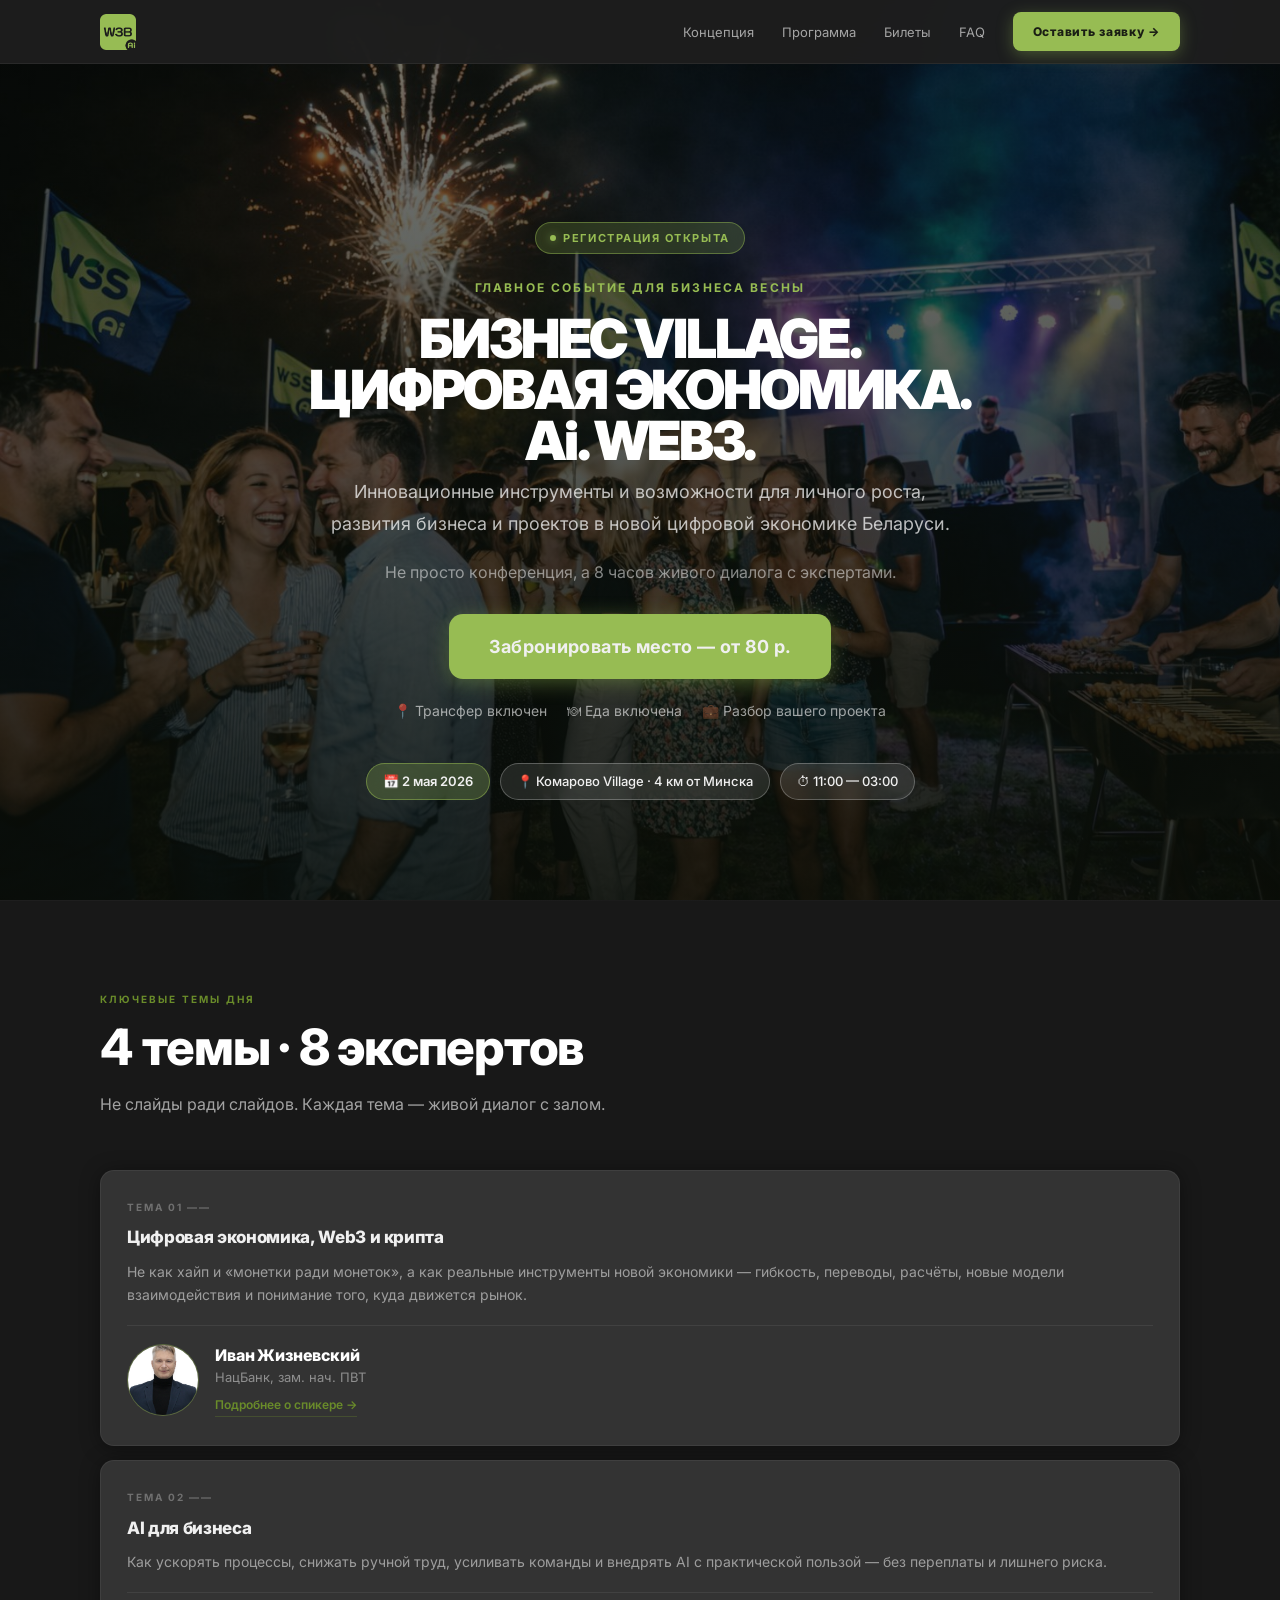
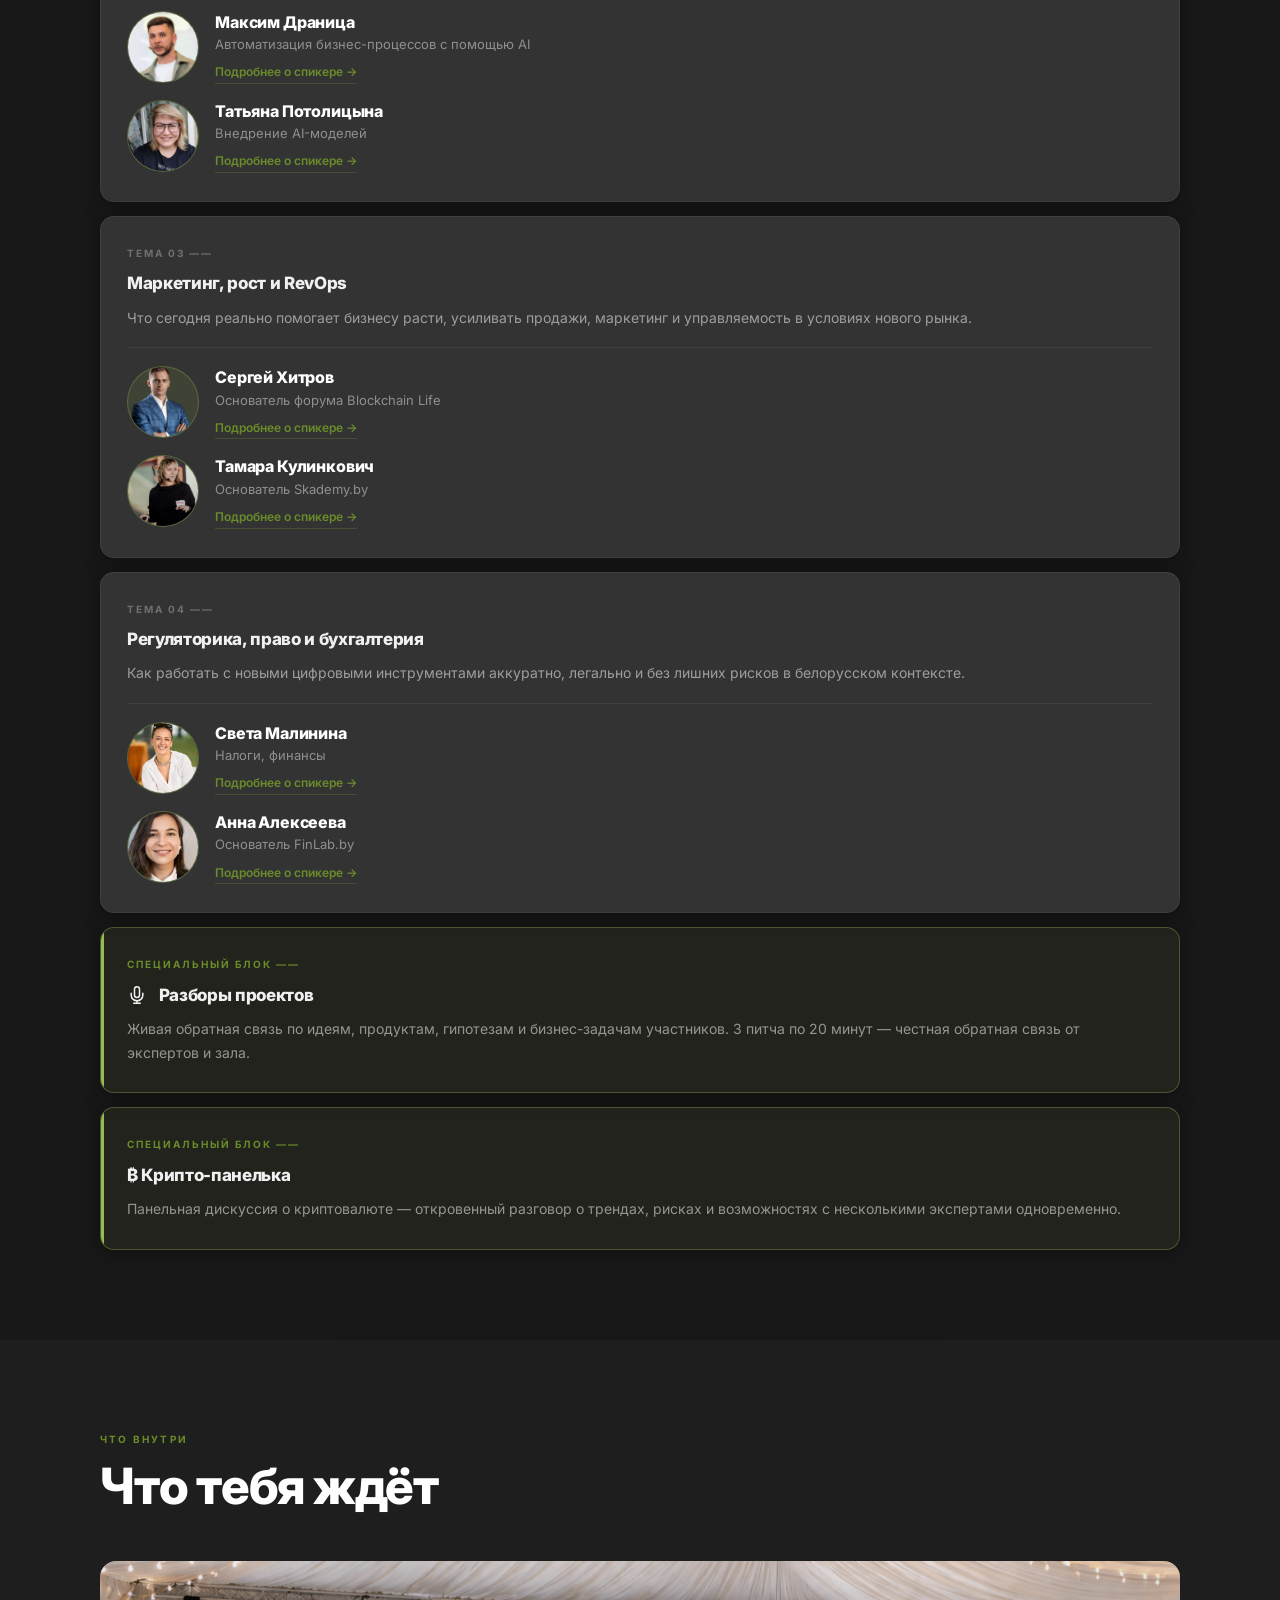
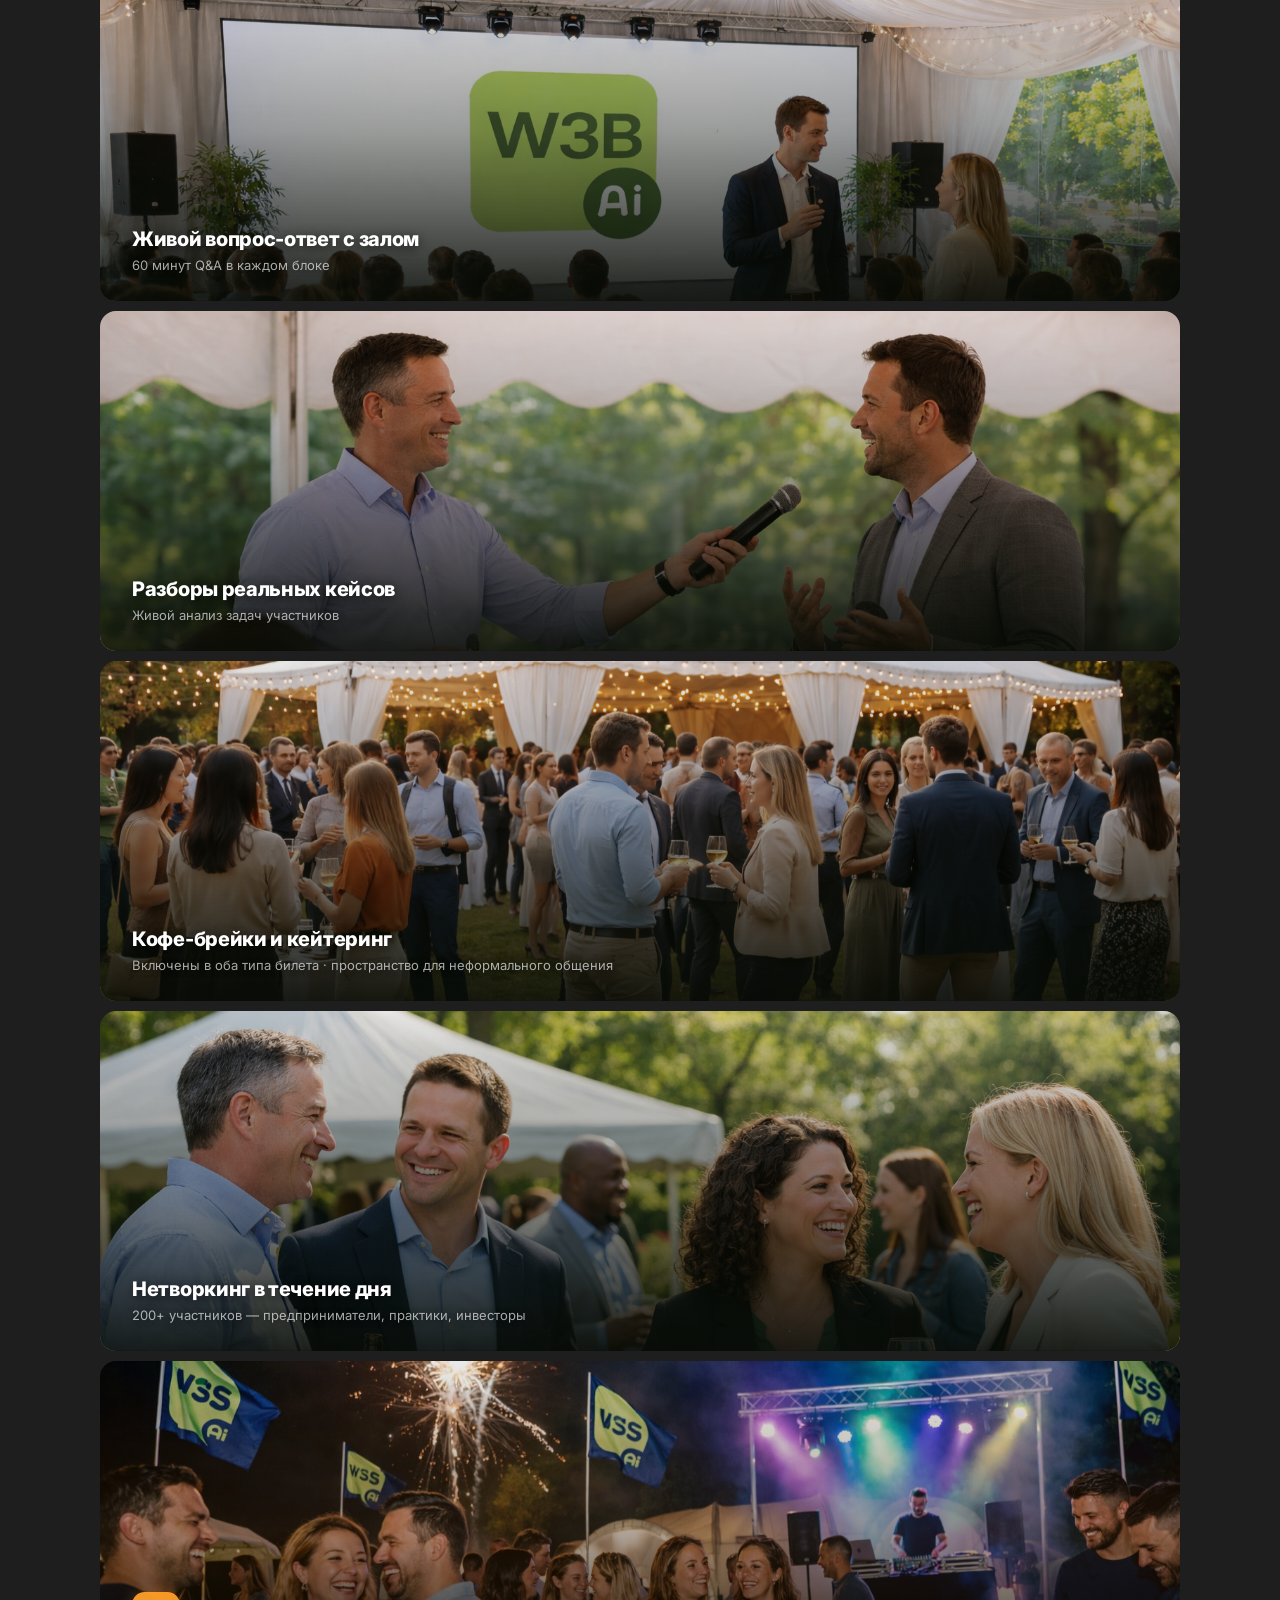
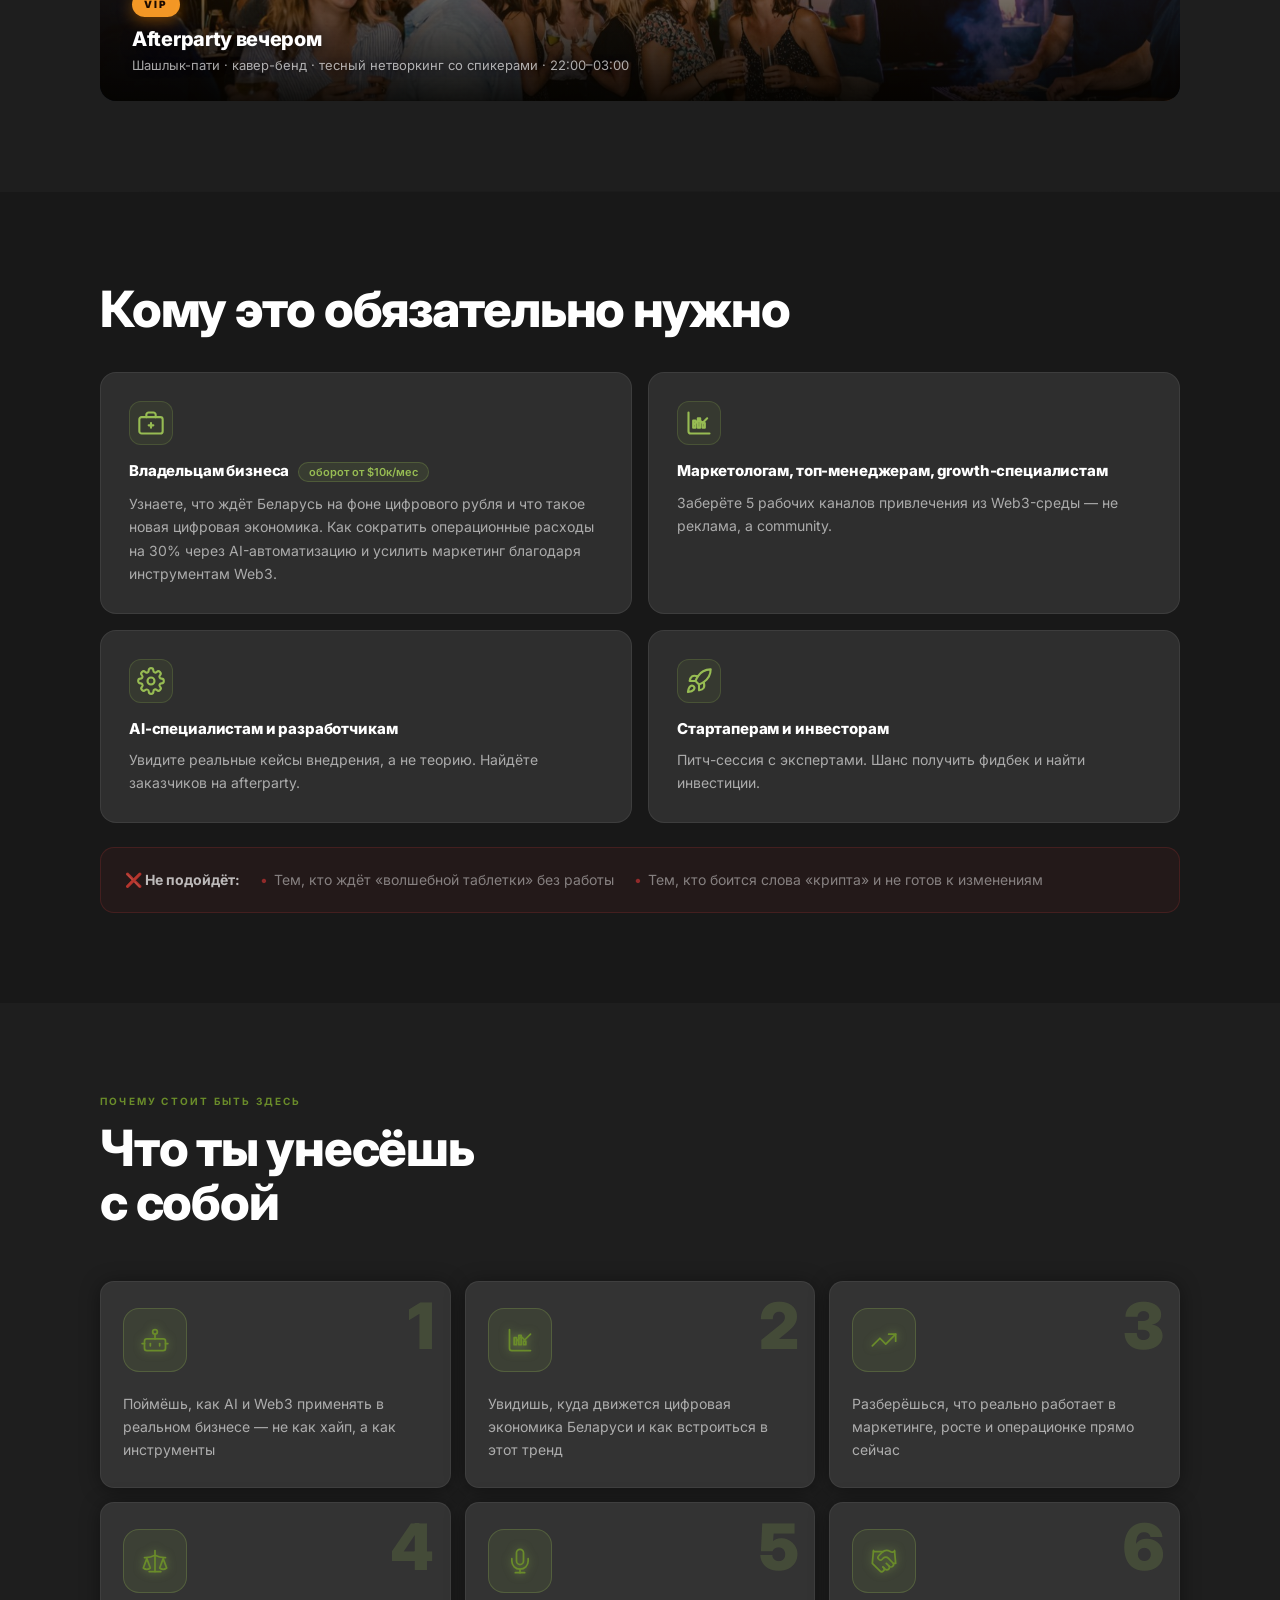
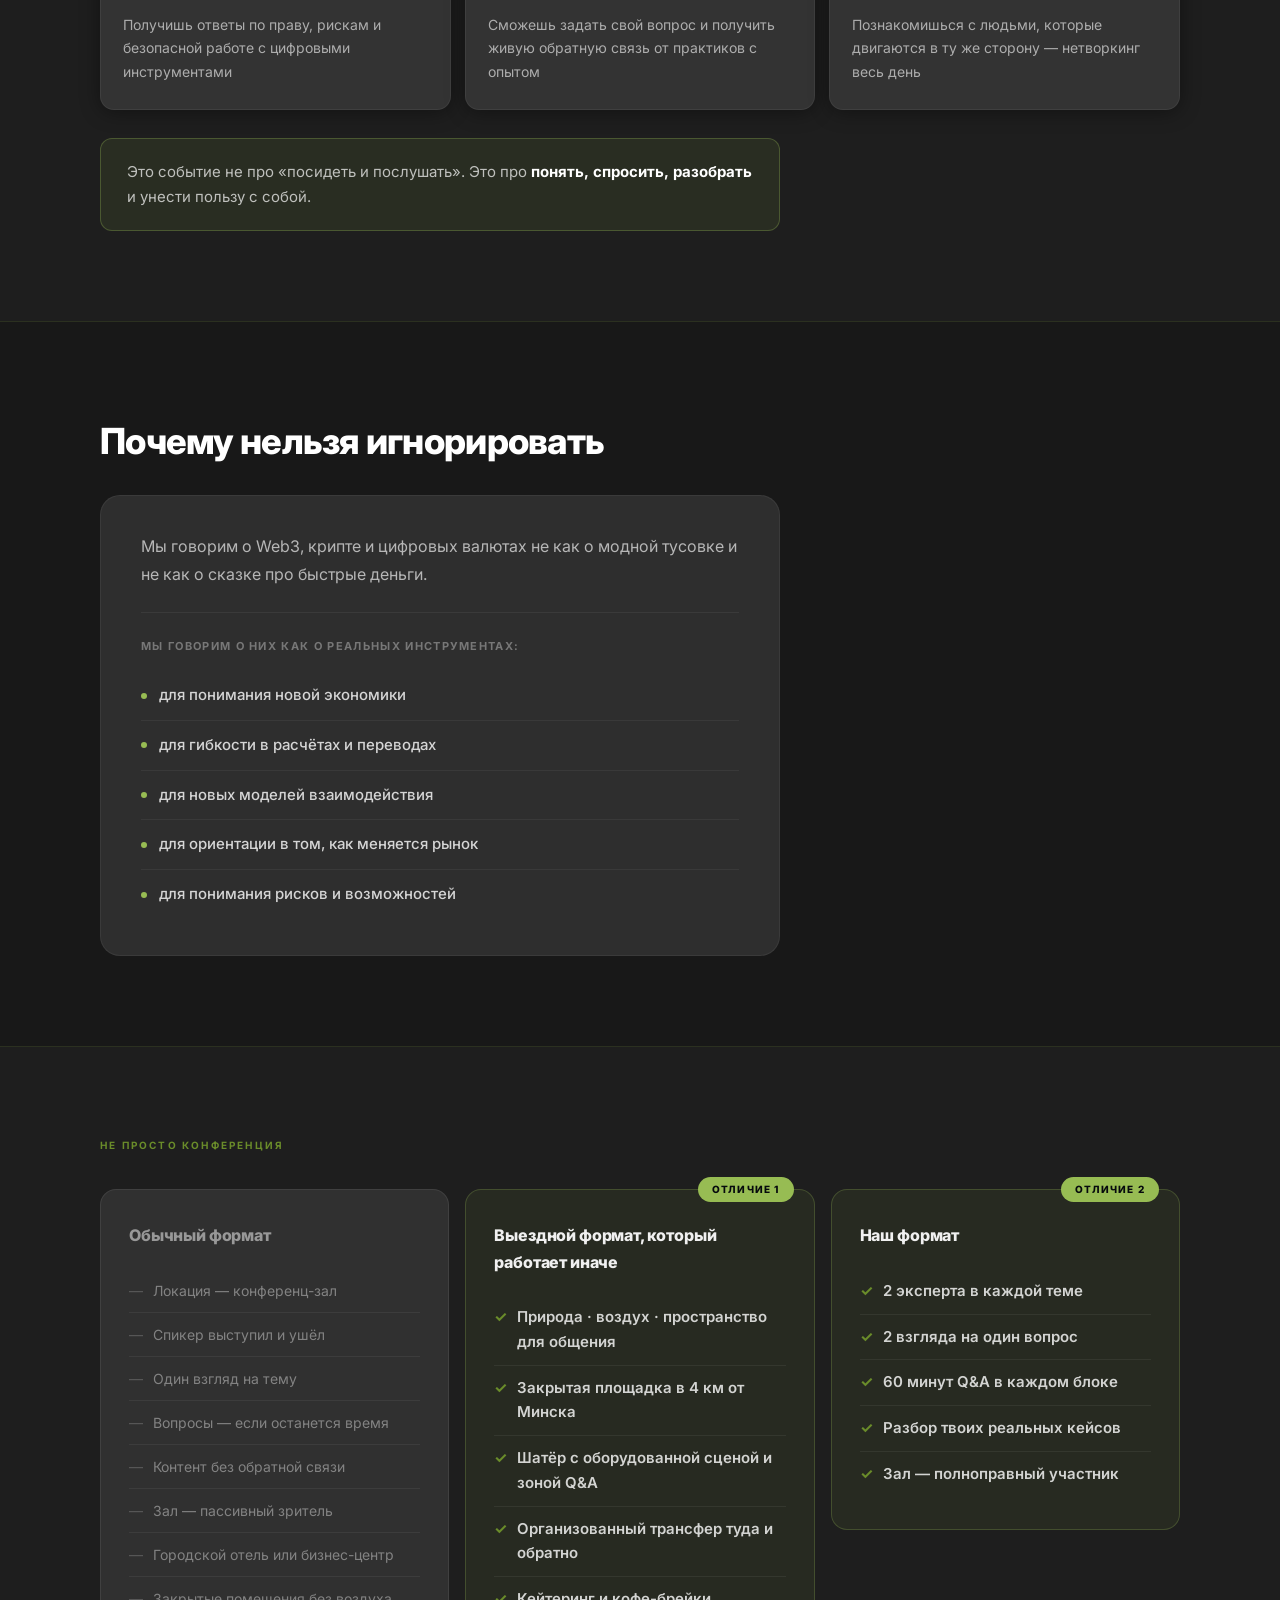
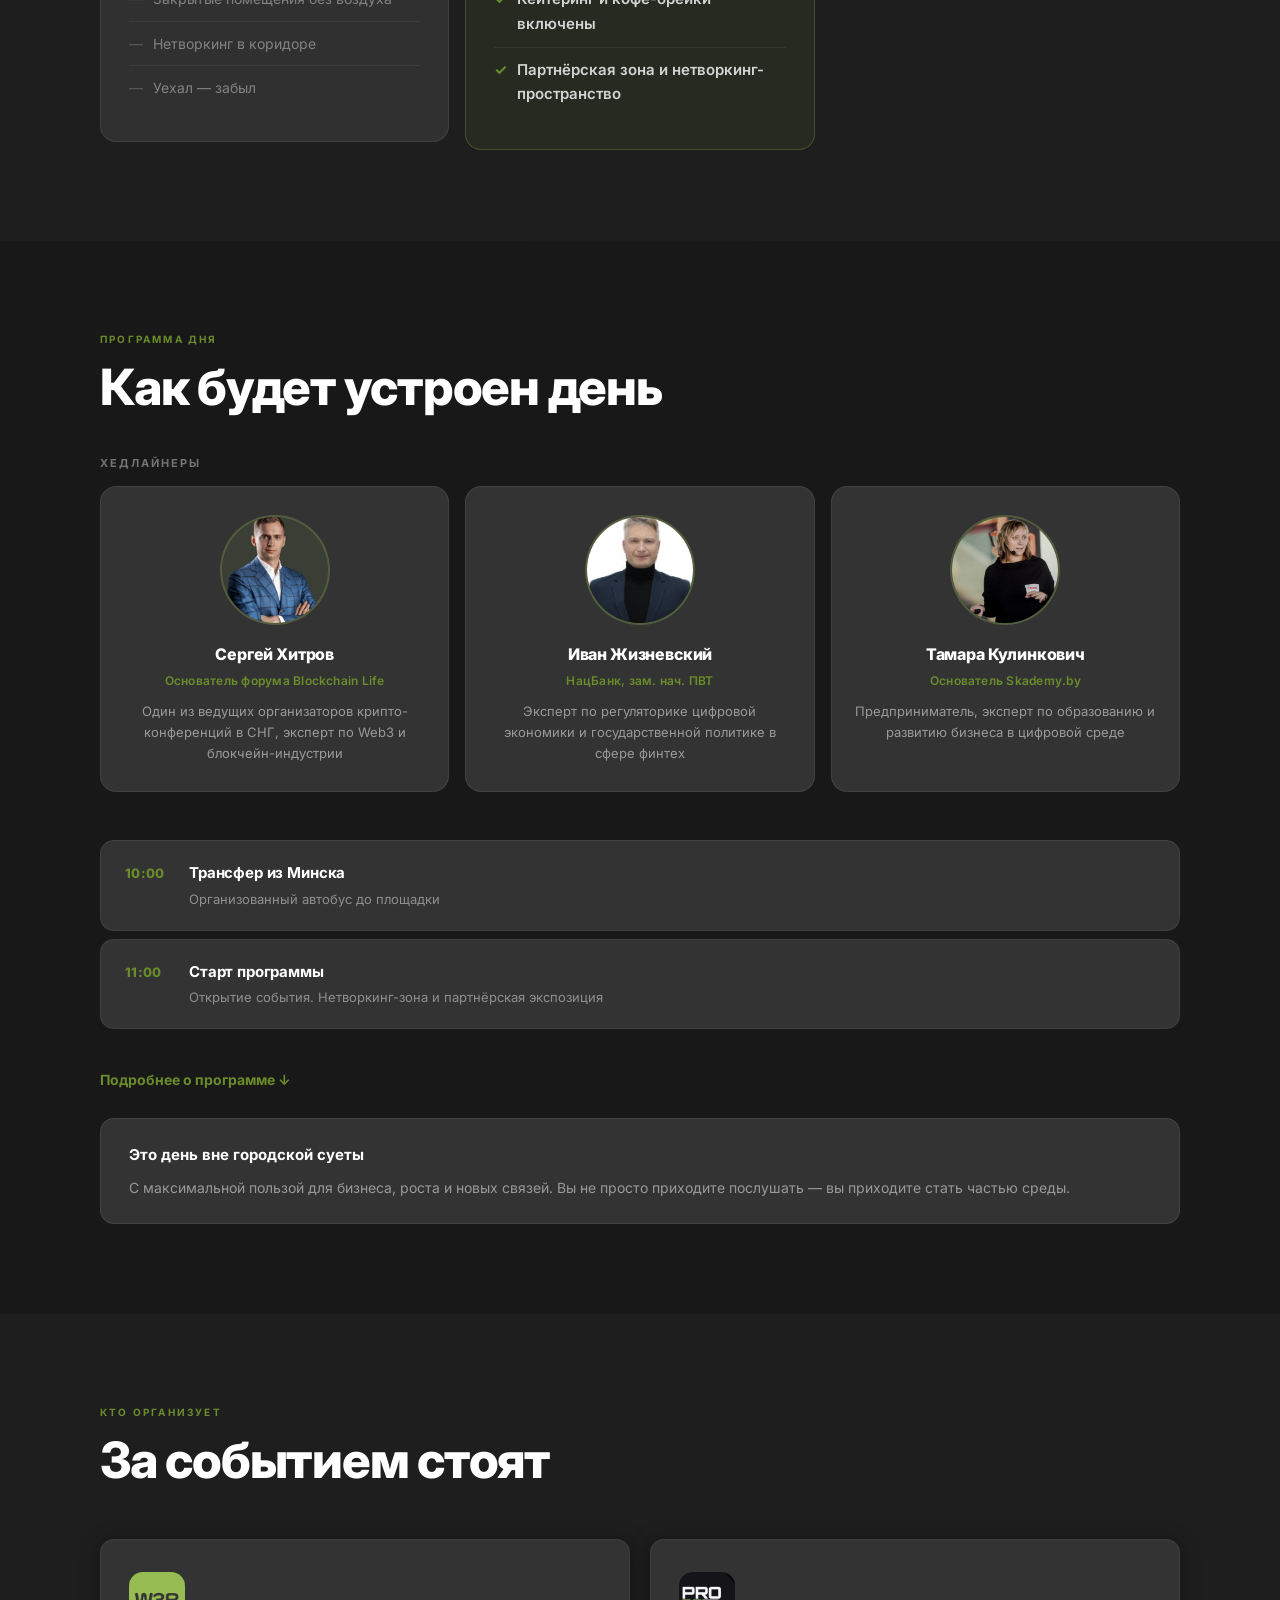
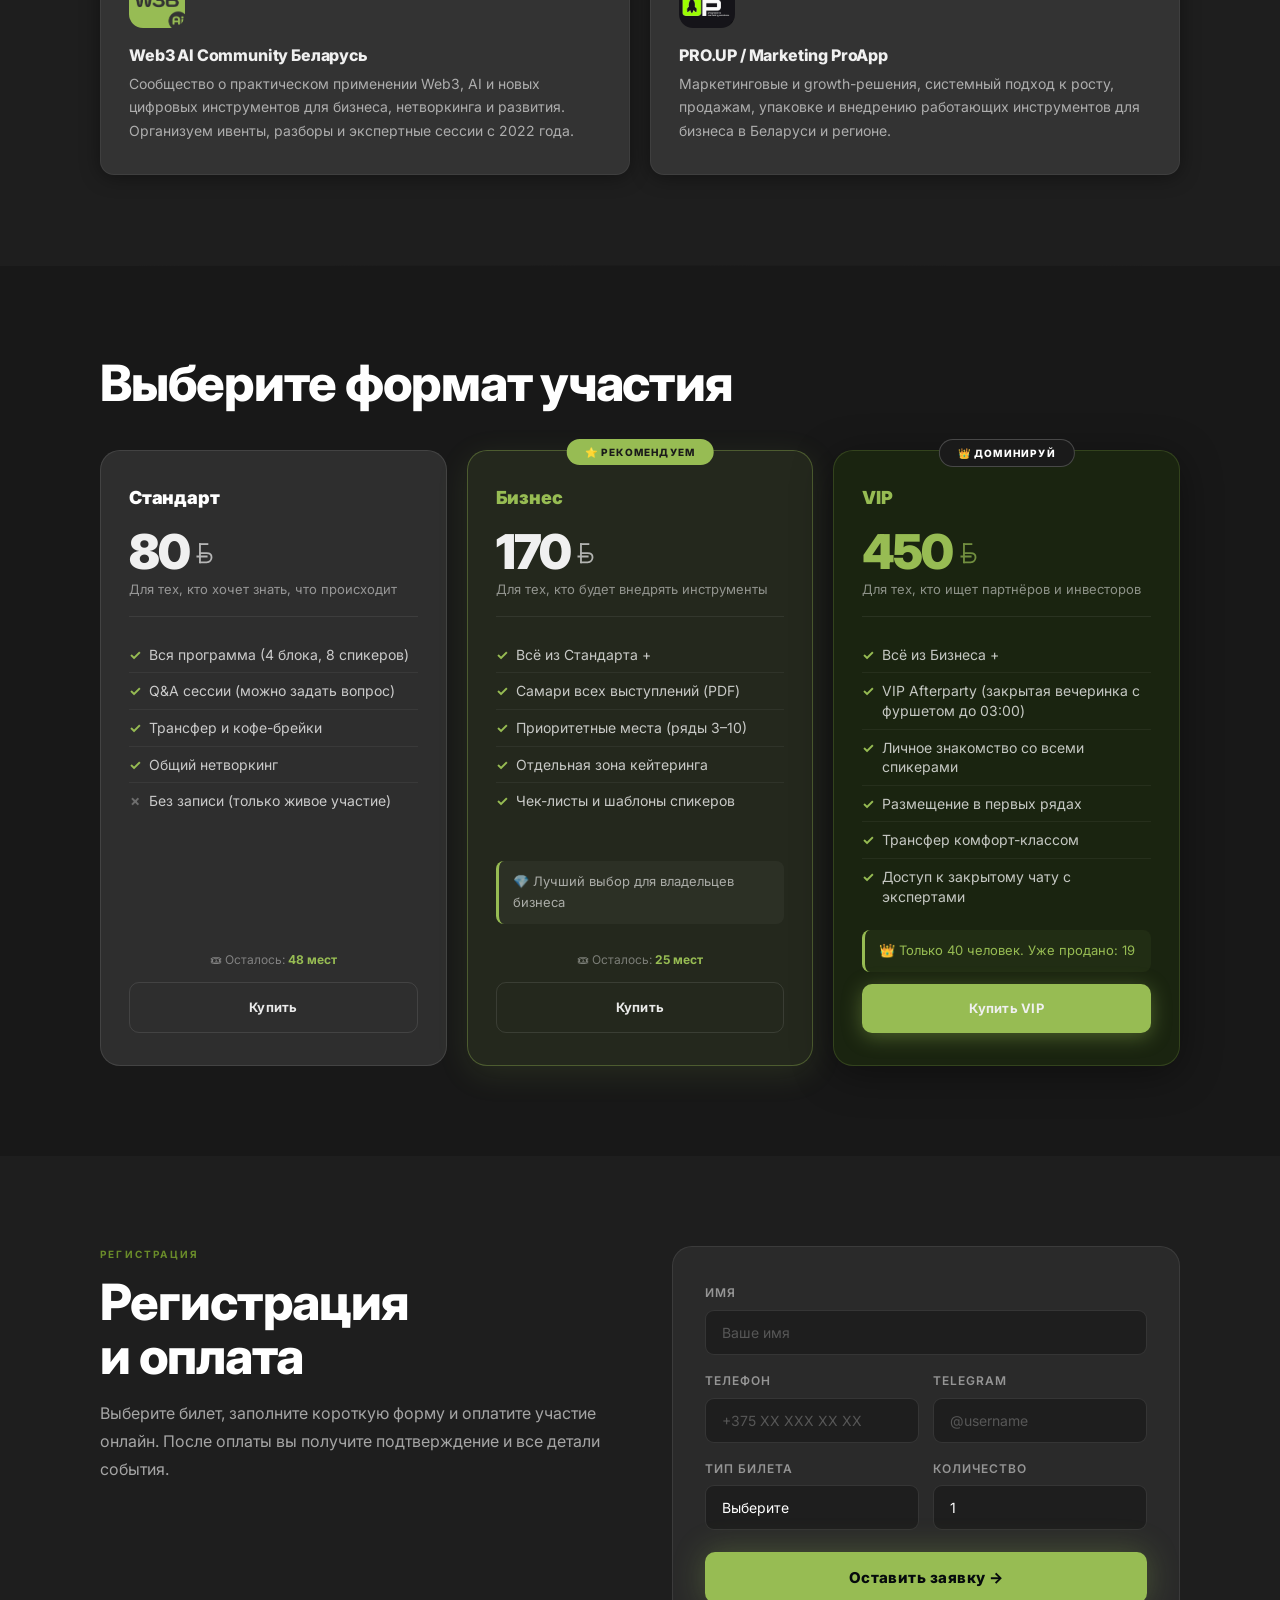
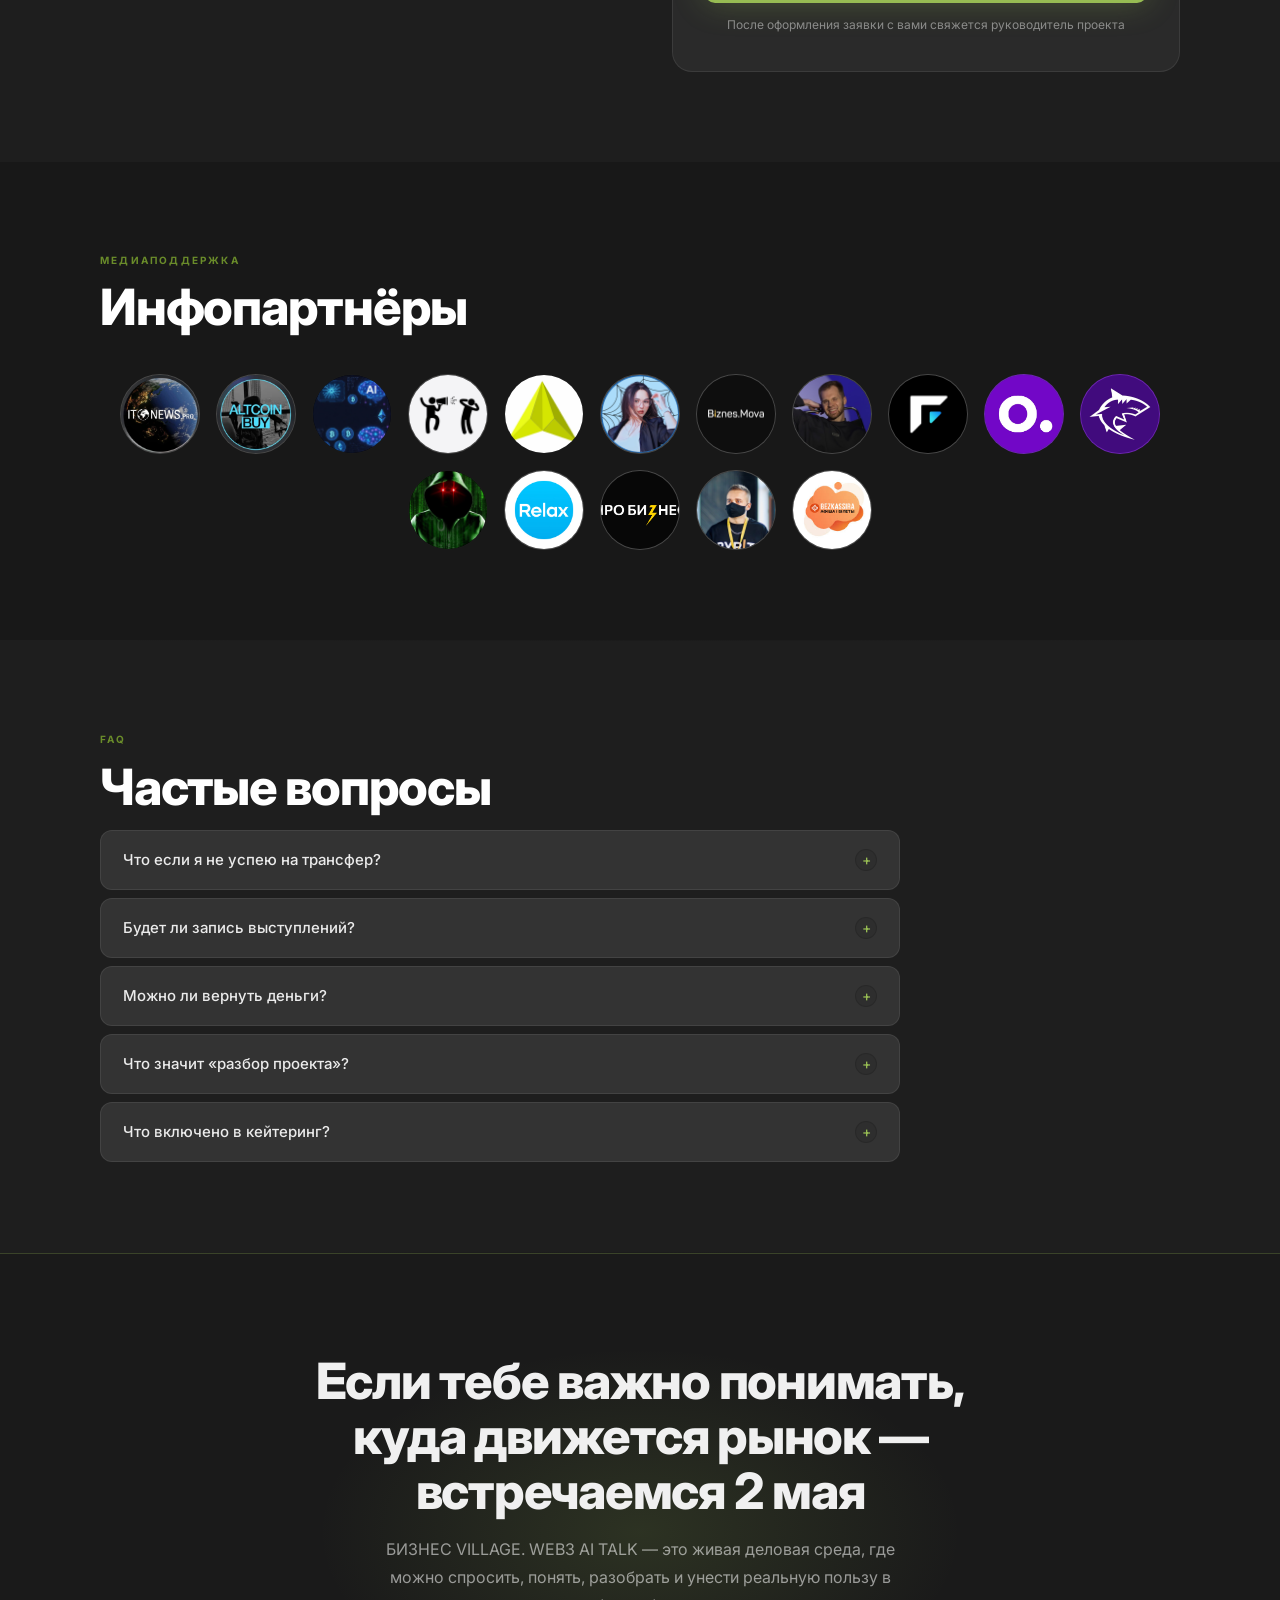
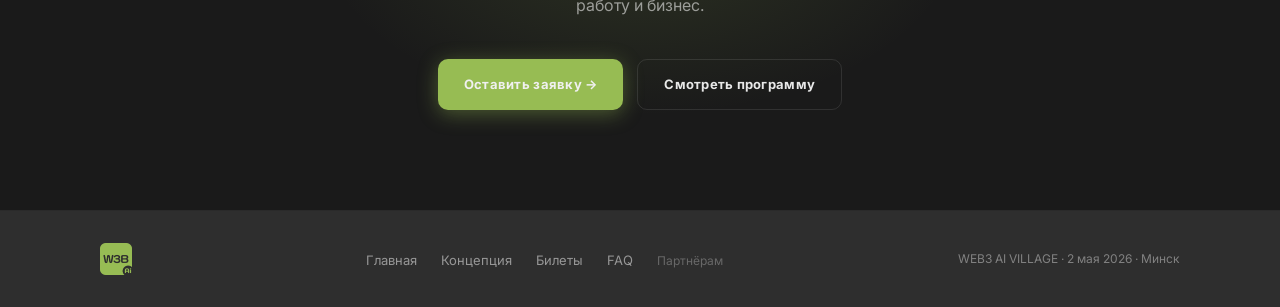
==== commit 5d430491: "event-web3-village.html" ====
--- a/event-web3-village.html
+++ b/event-web3-village.html
@@ -2498,7 +2498,7 @@
       </div>
     </div>
     <div class="org-card card">
-      <div class="org-logo">📈</div>
+      <div class="org-logo"><img src="IMG_0676.JPG" alt="PRO.UP" style="width:100%;height:100%;object-fit:cover;border-radius:8px;"></div>
       <div>
         <div class="org-name">PRO.UP / Marketing ProApp</div>
         <div class="org-desc">Маркетинговые и growth-решения, системный подход к росту, продажам, упаковке и внедрению работающих инструментов для бизнеса в Беларуси и регионе.</div>
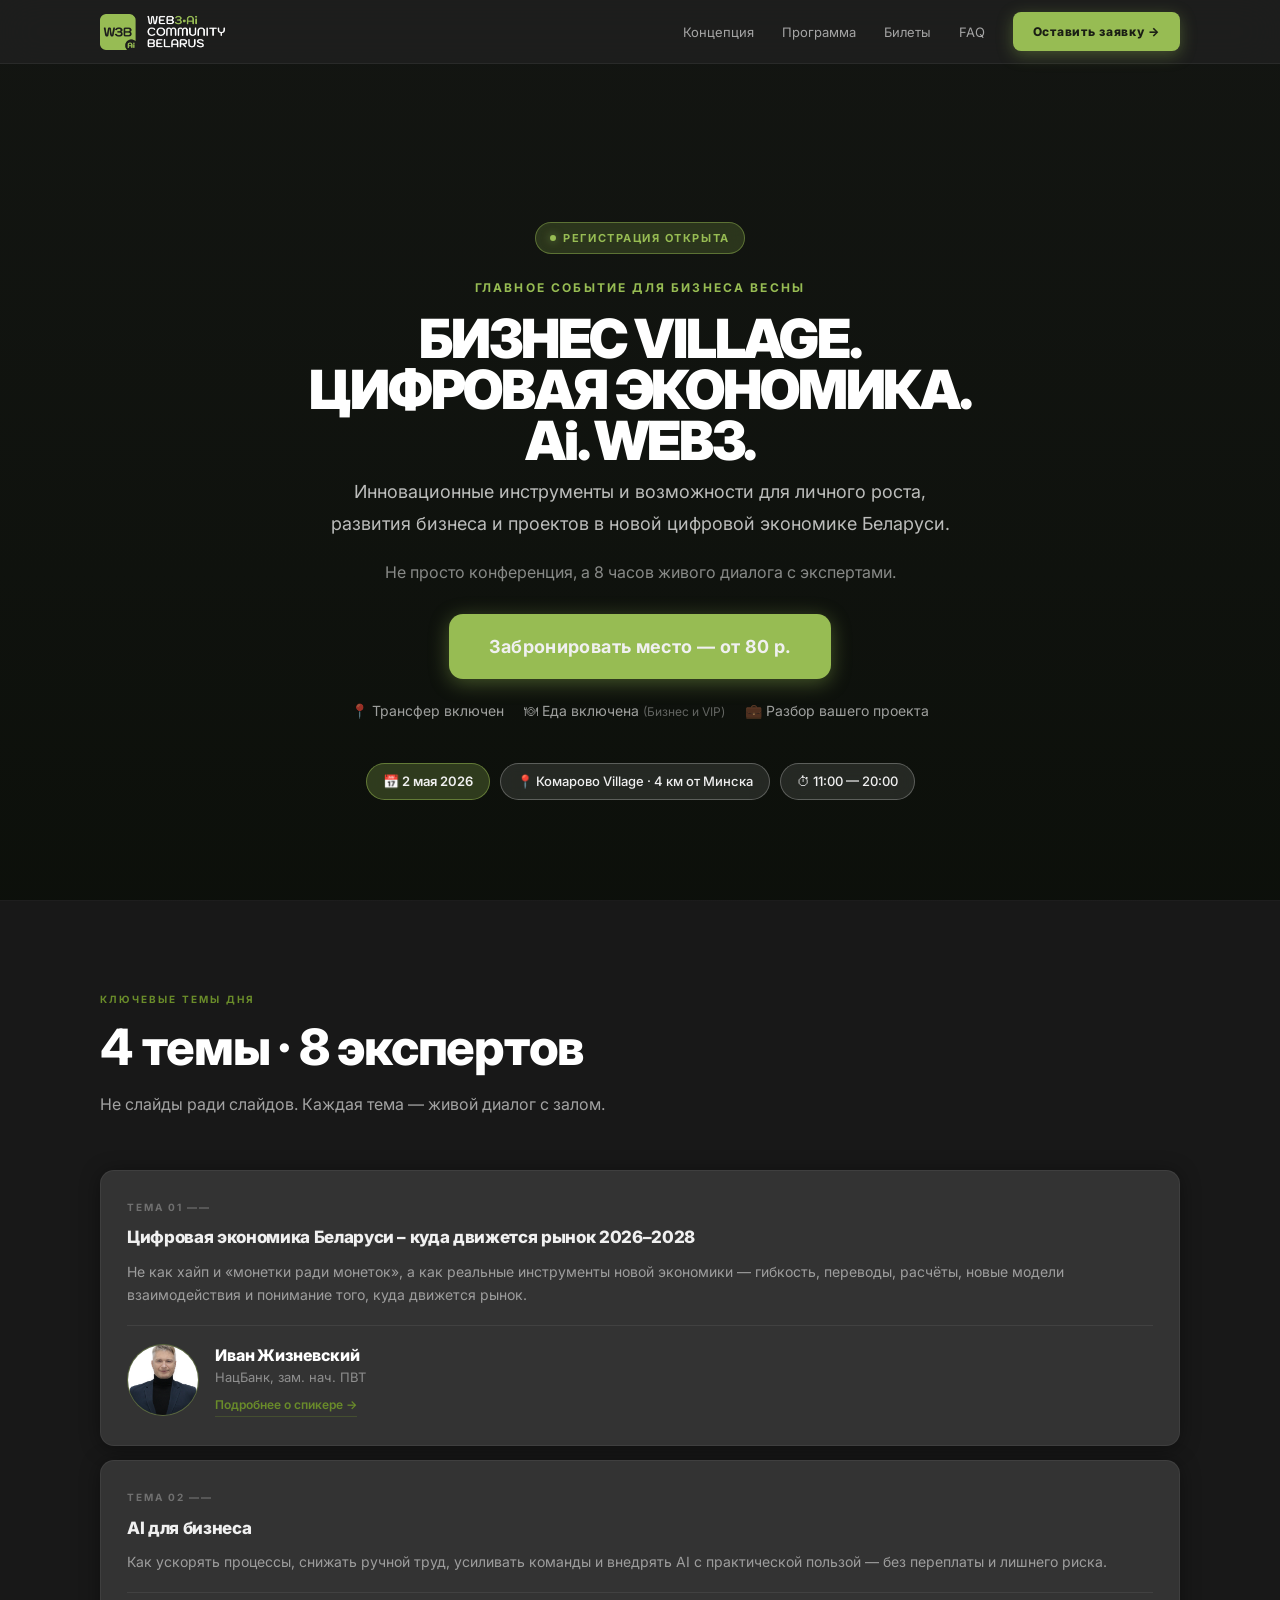
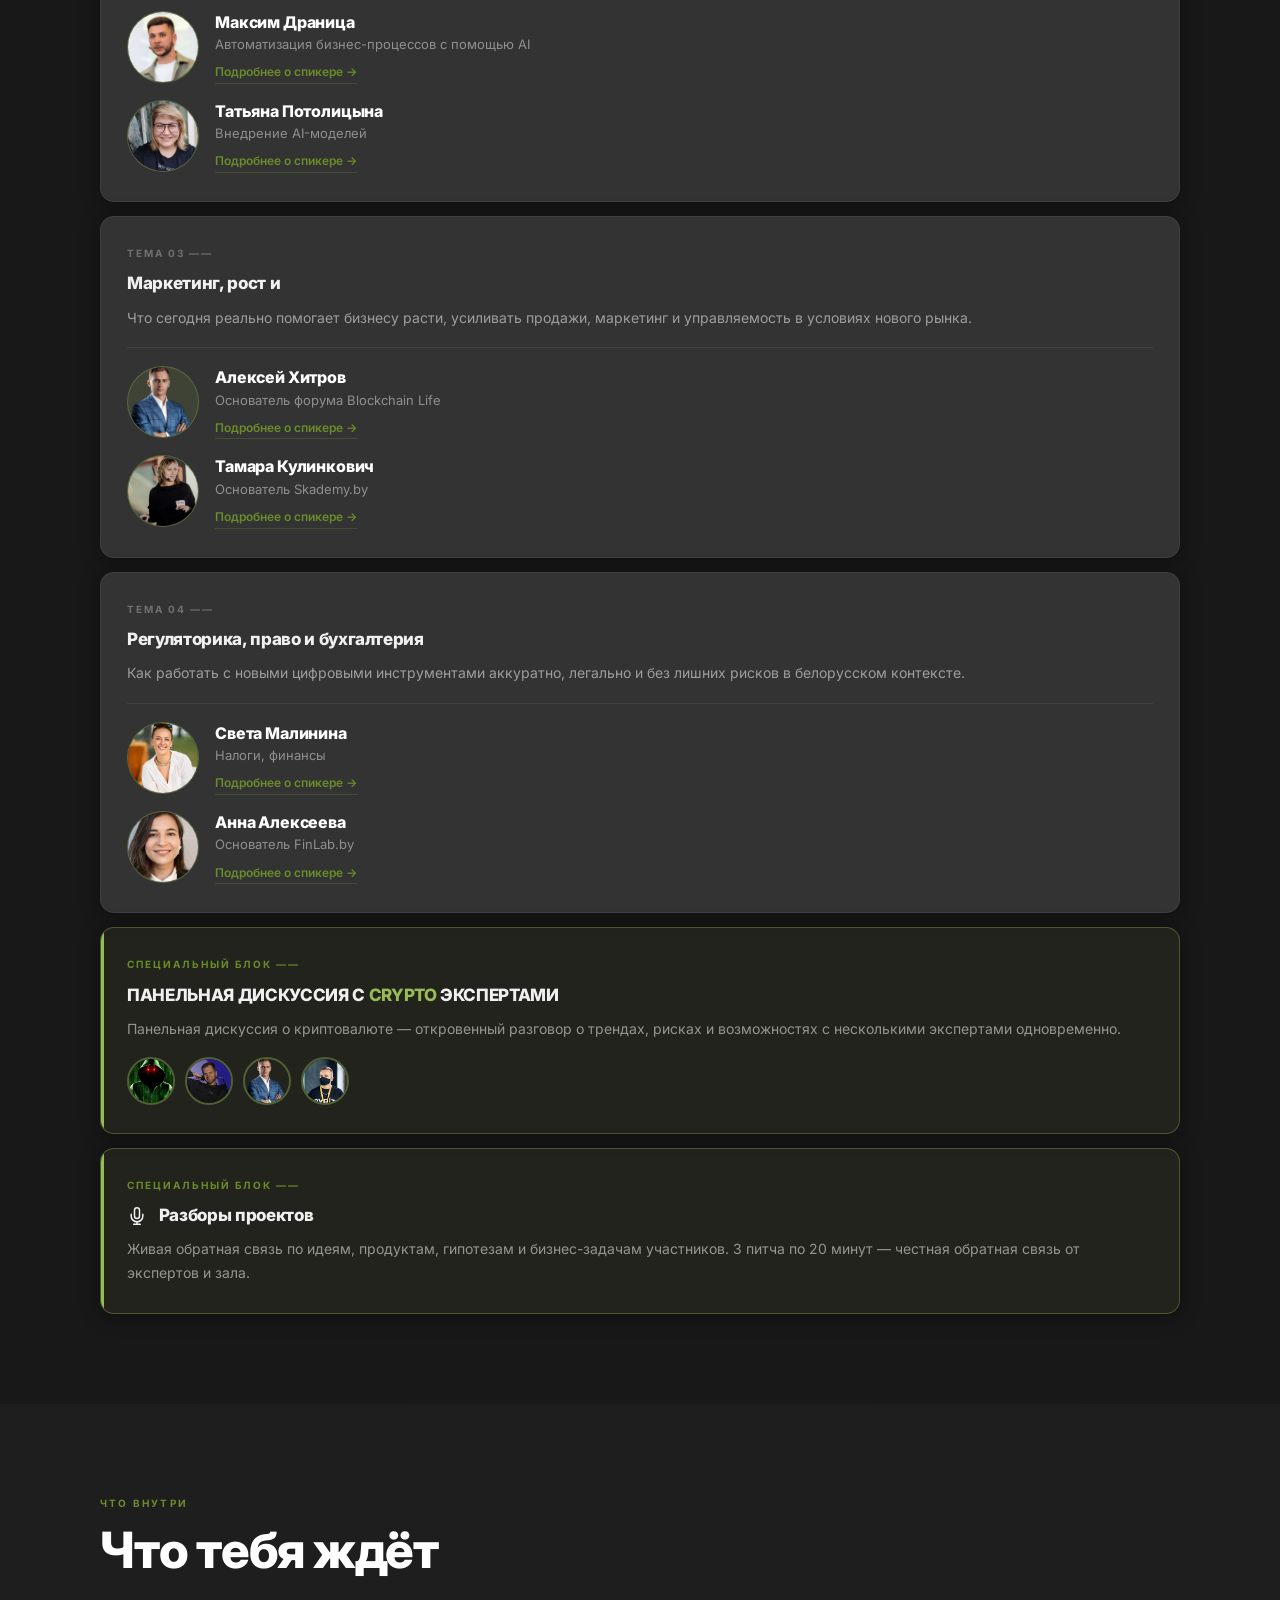
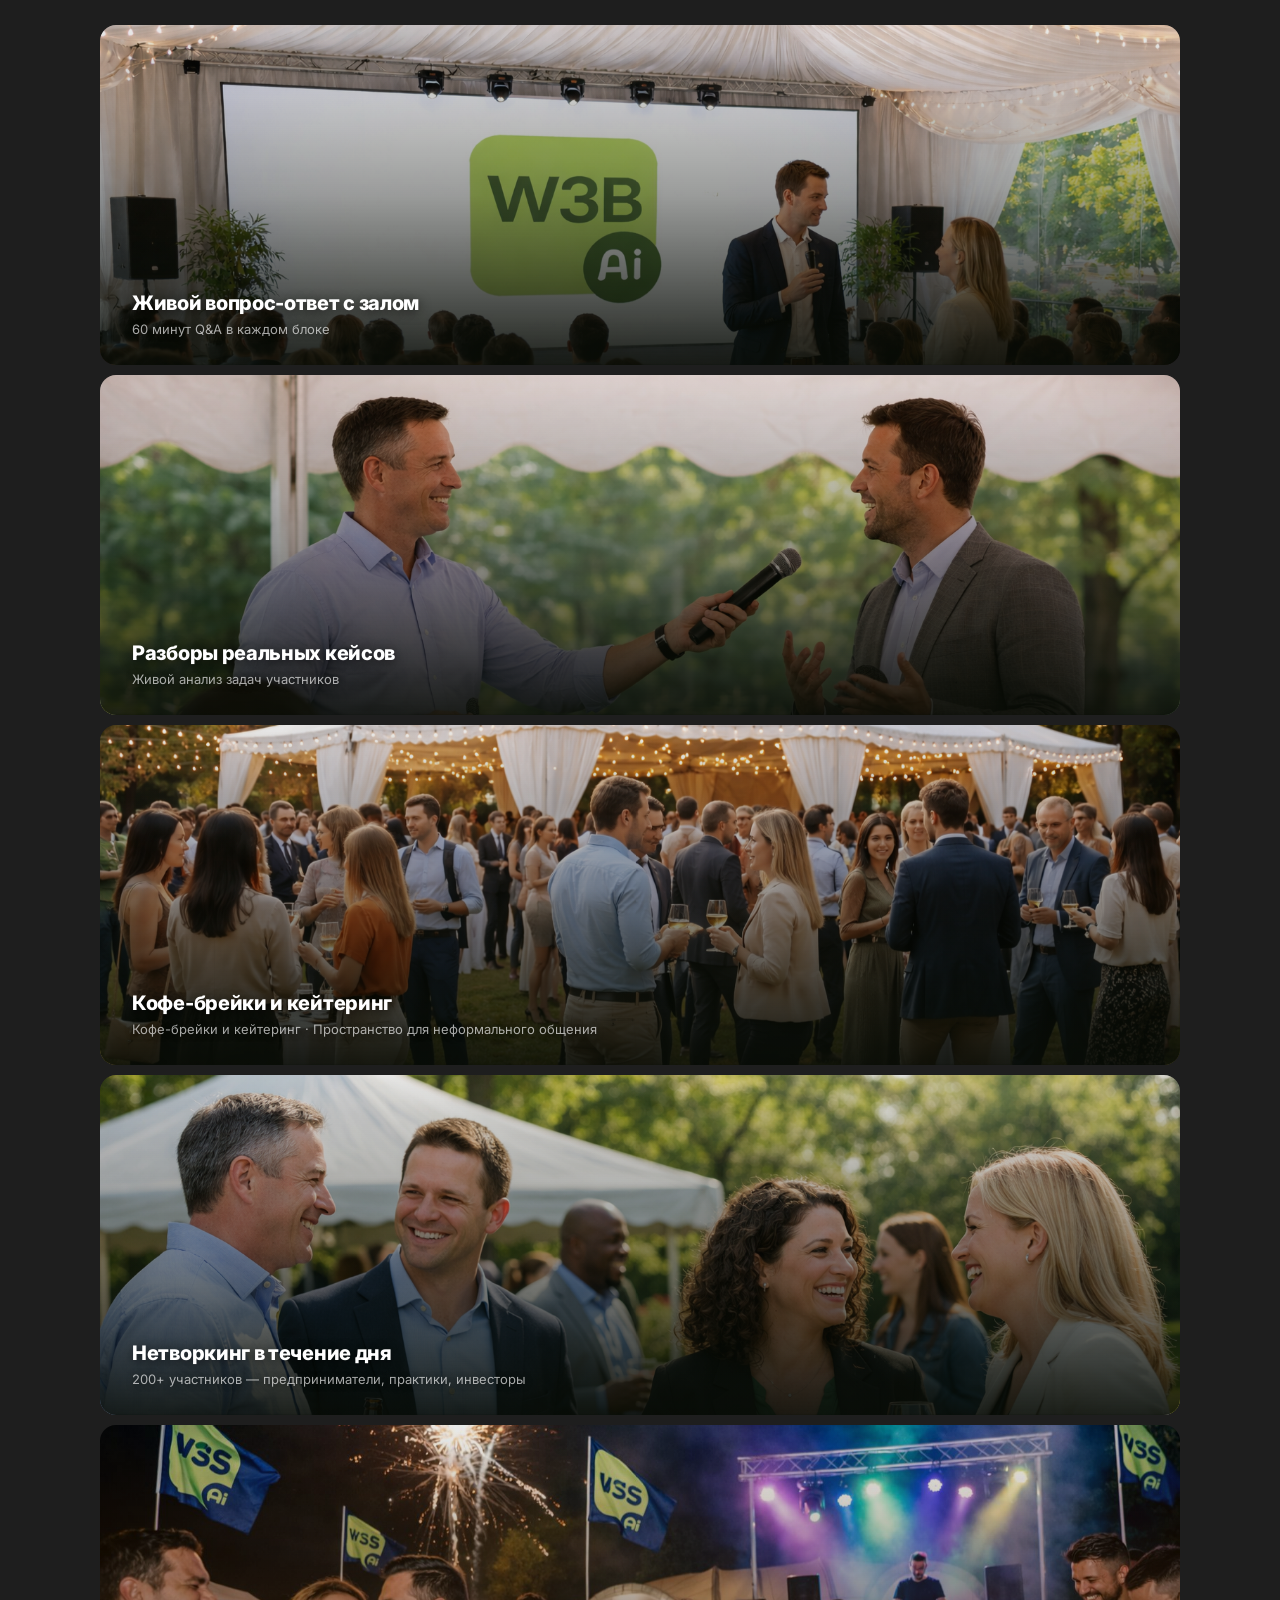
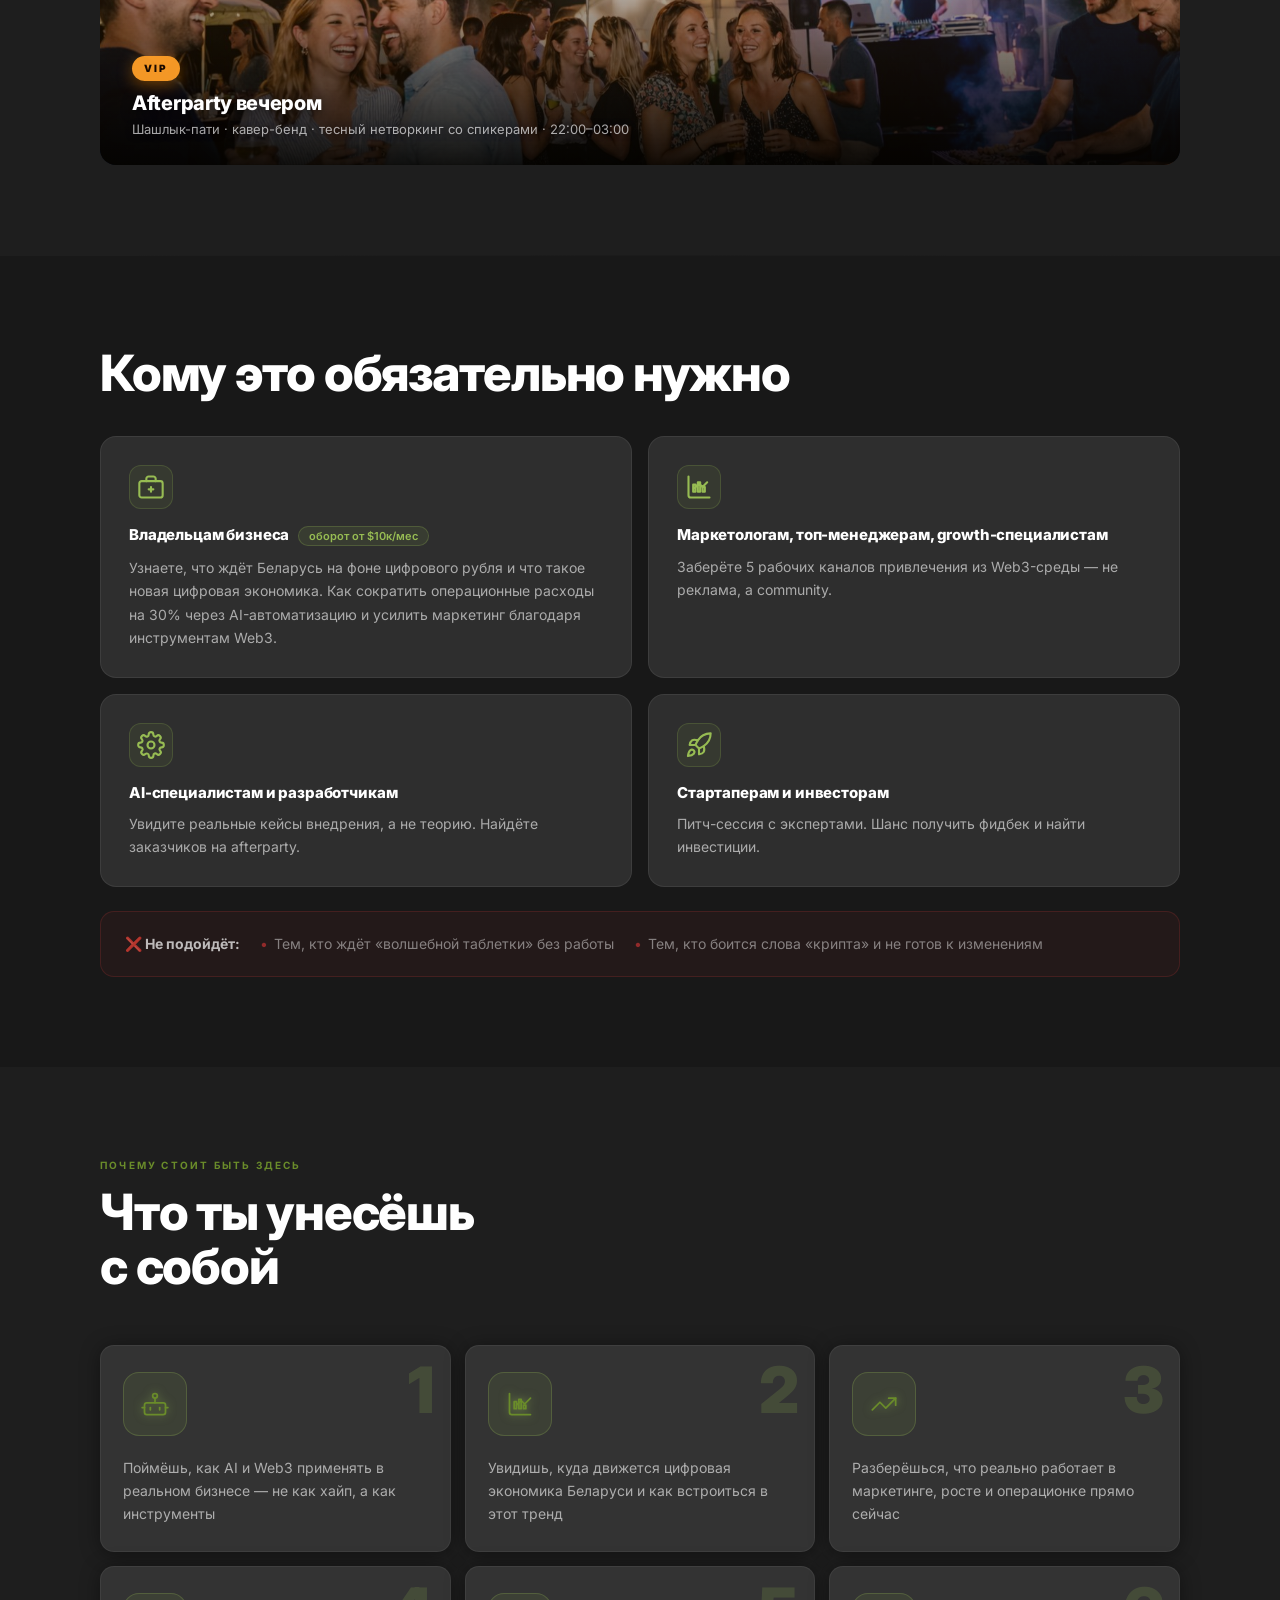
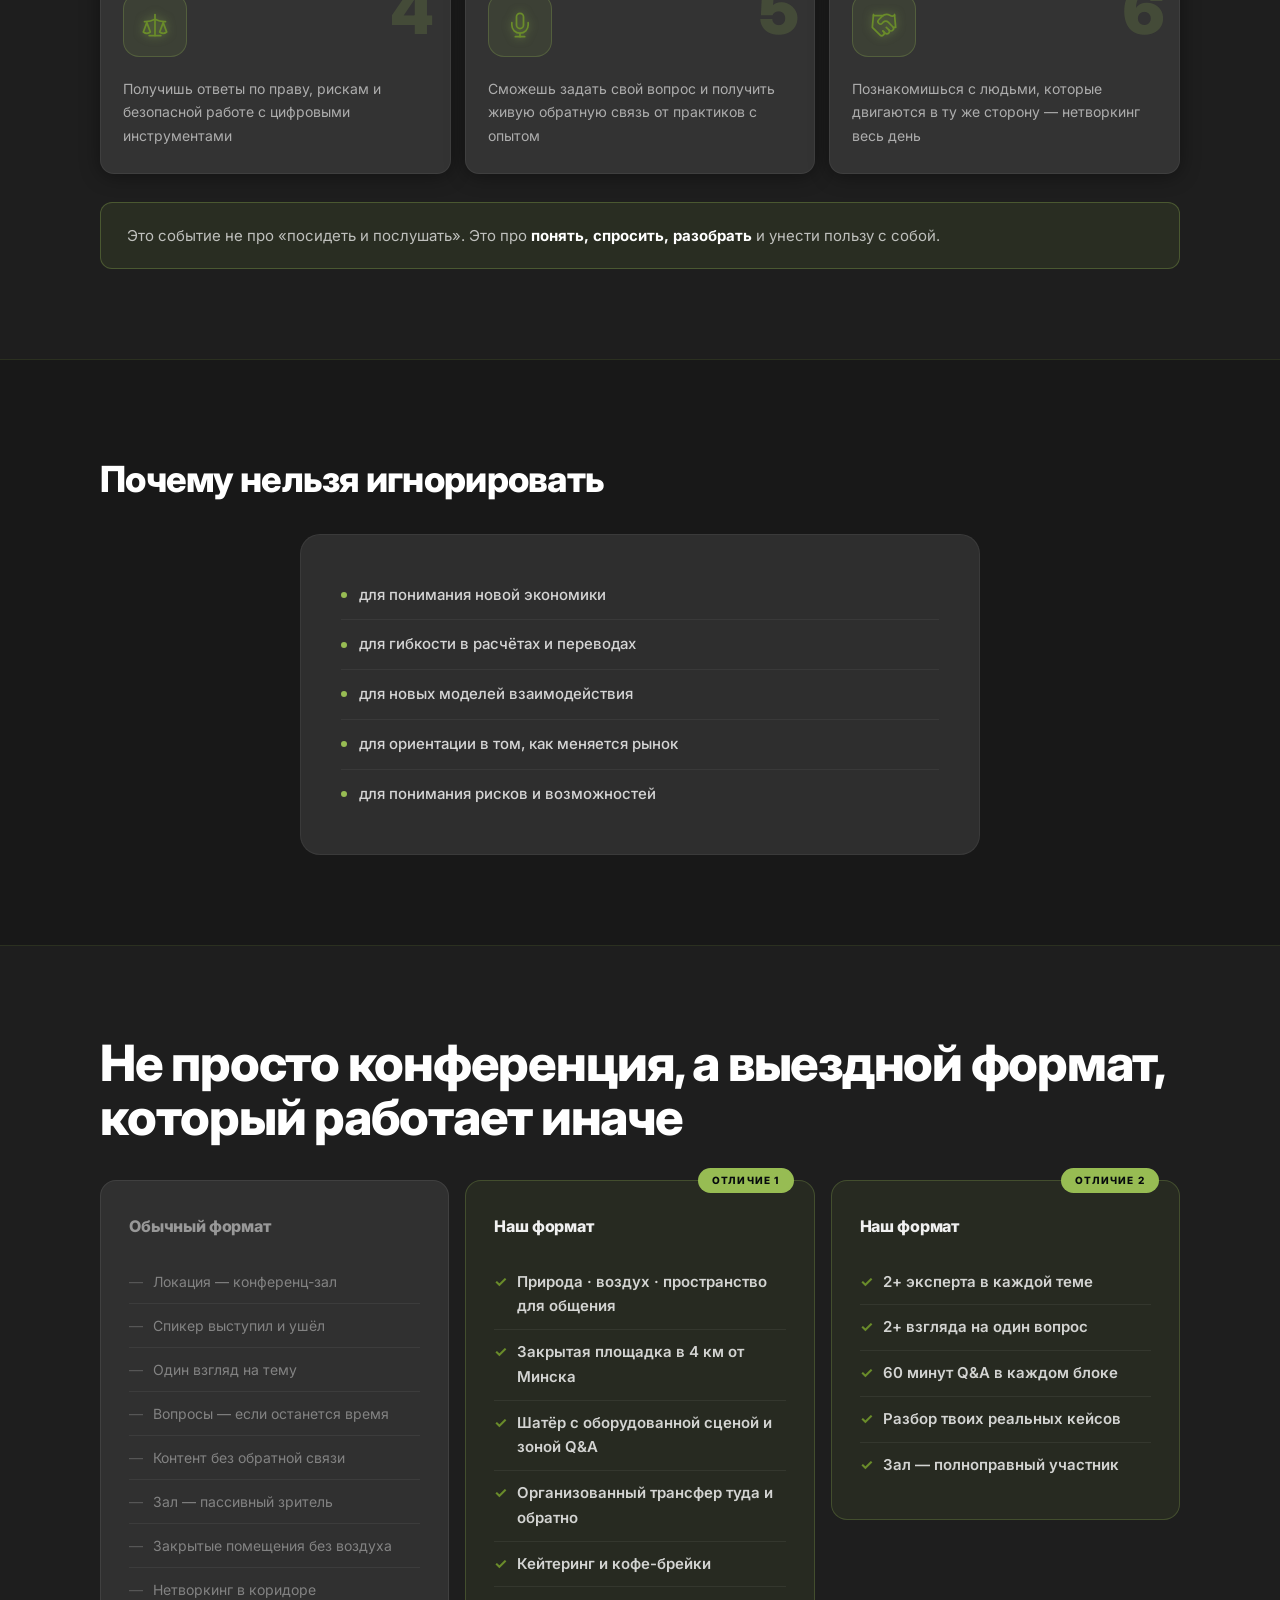
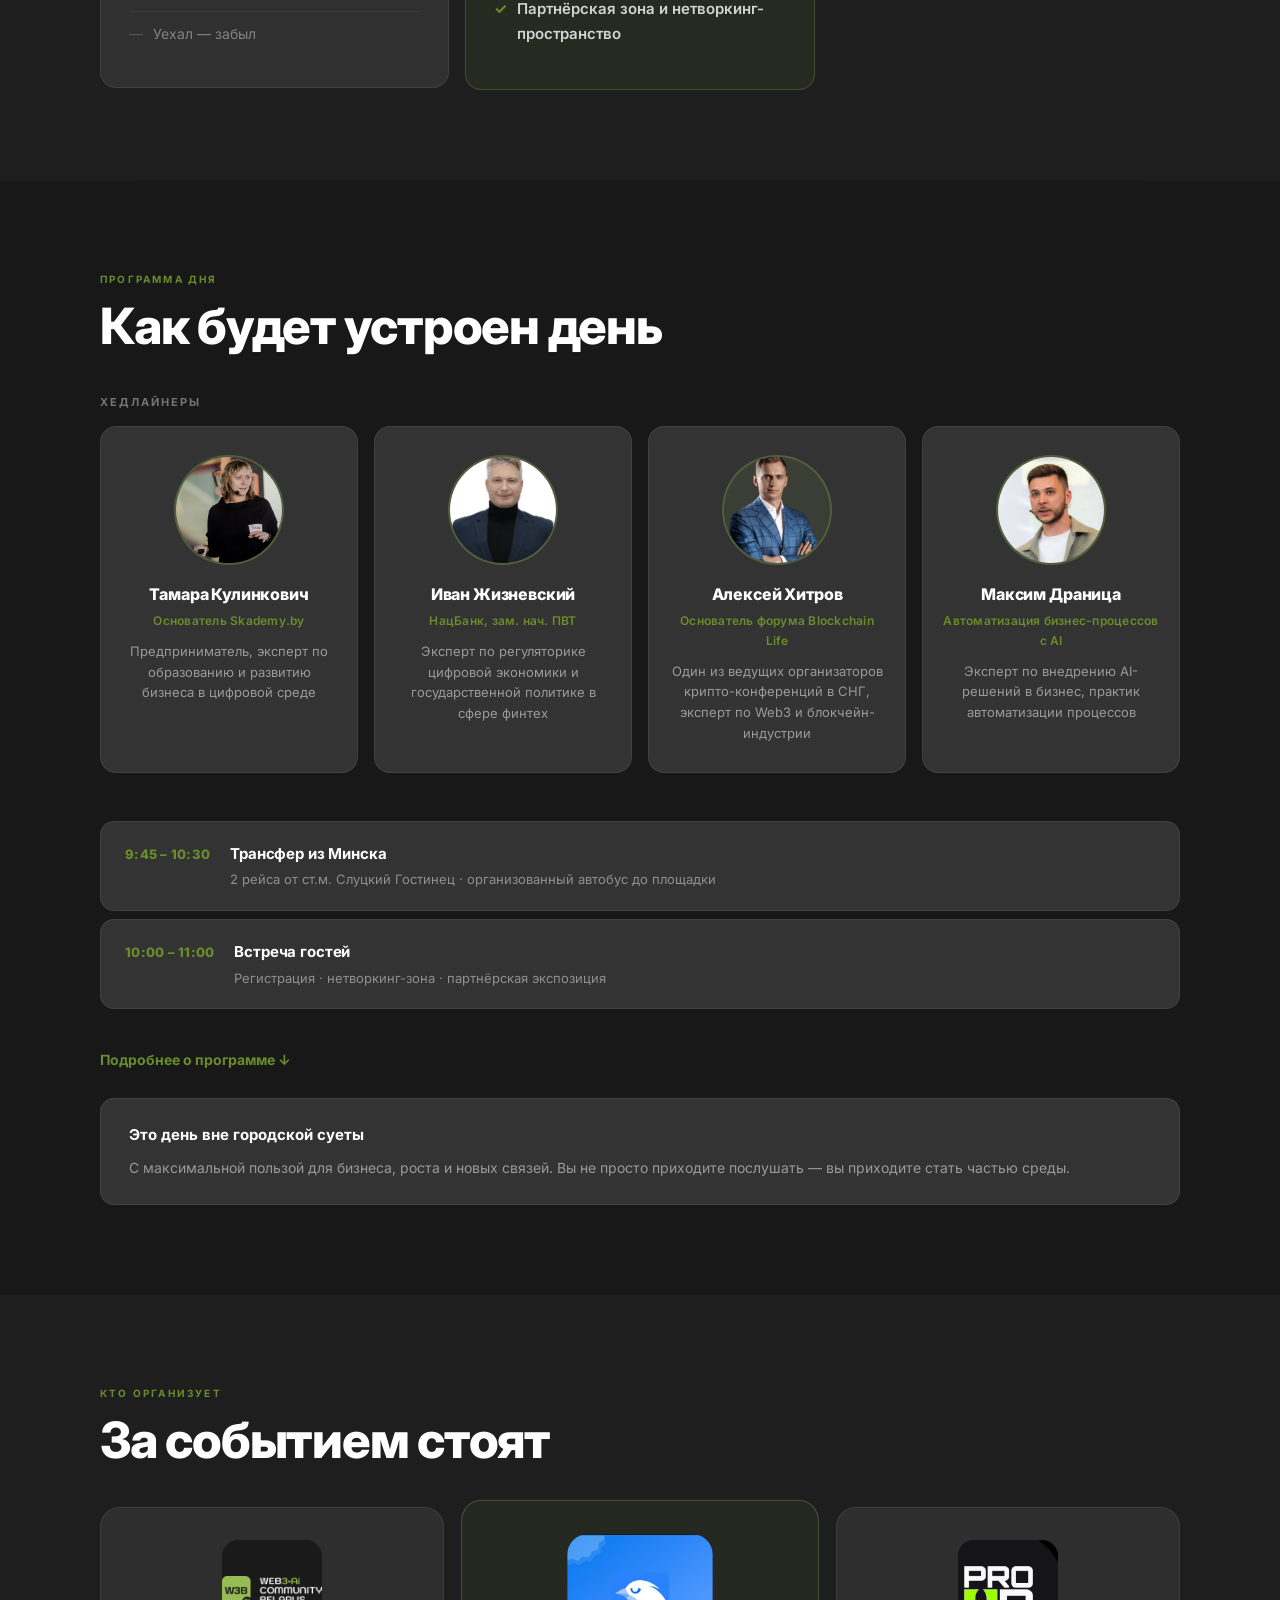
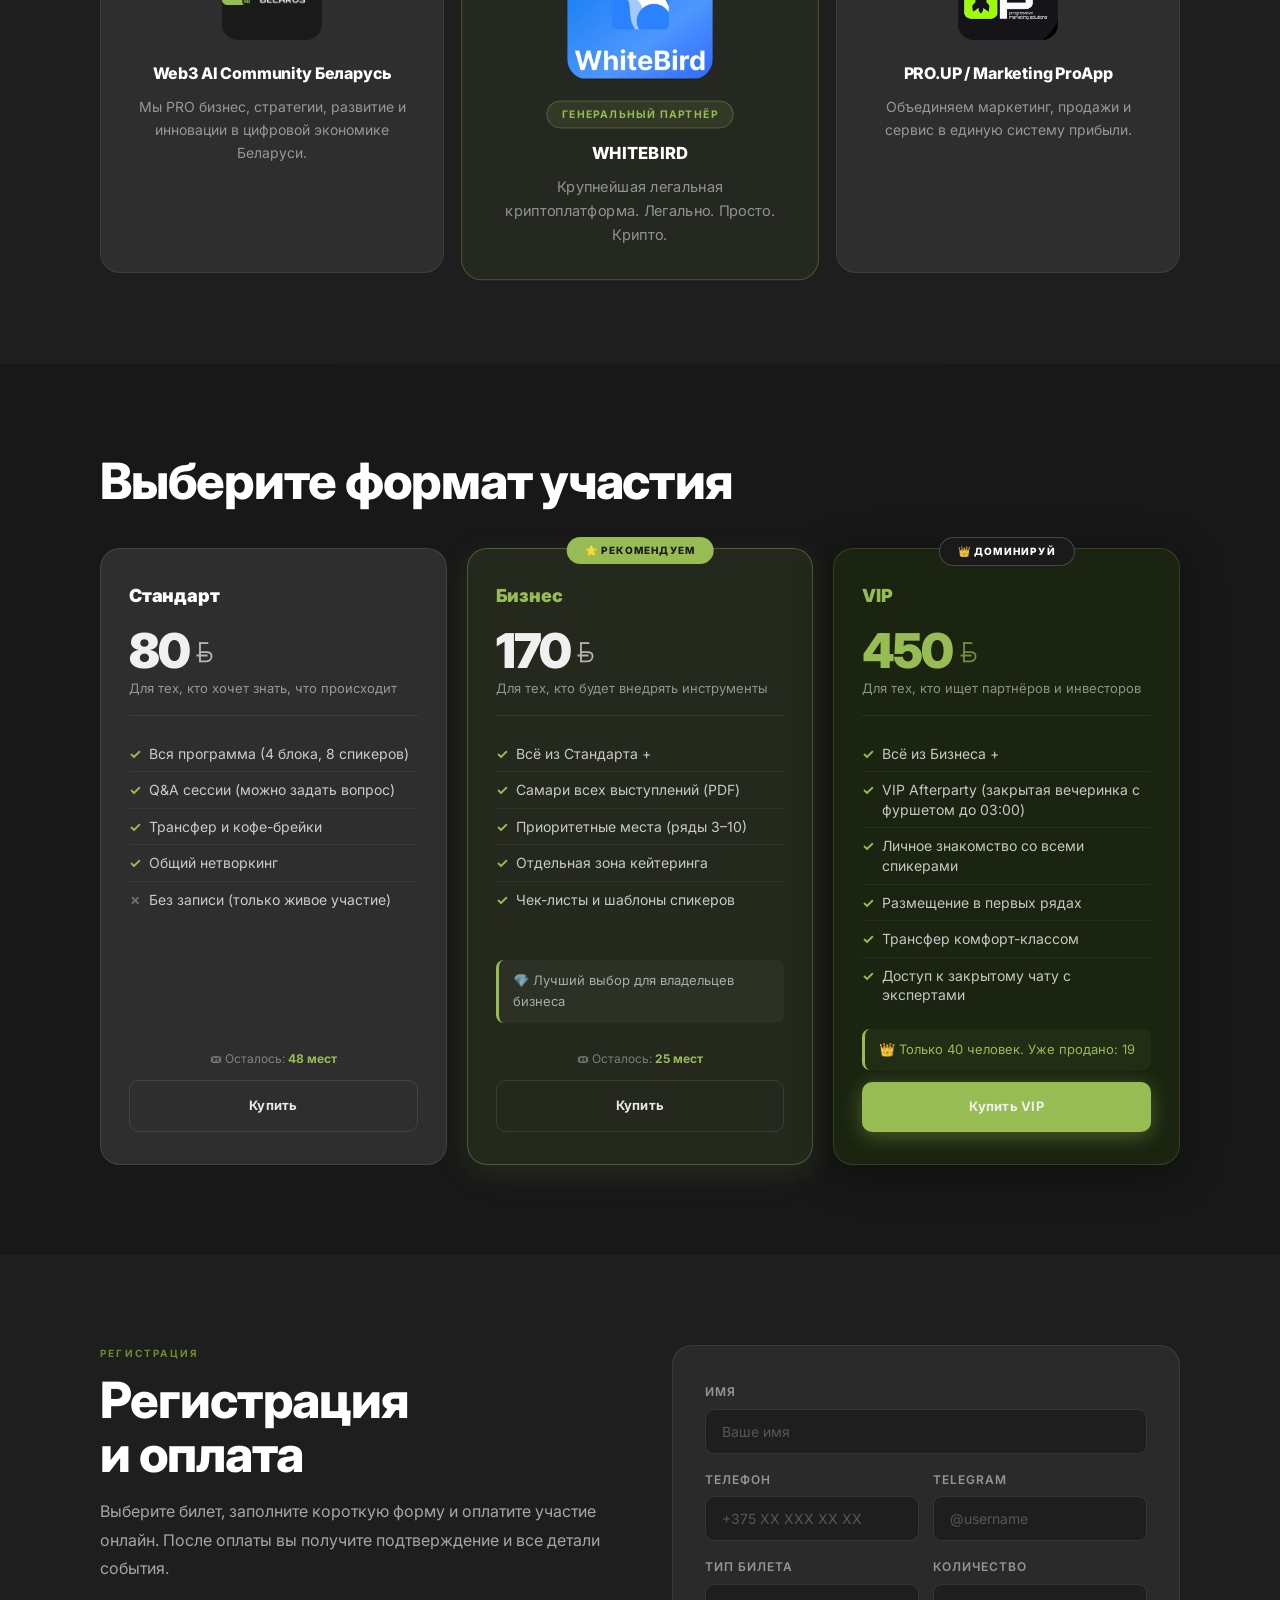
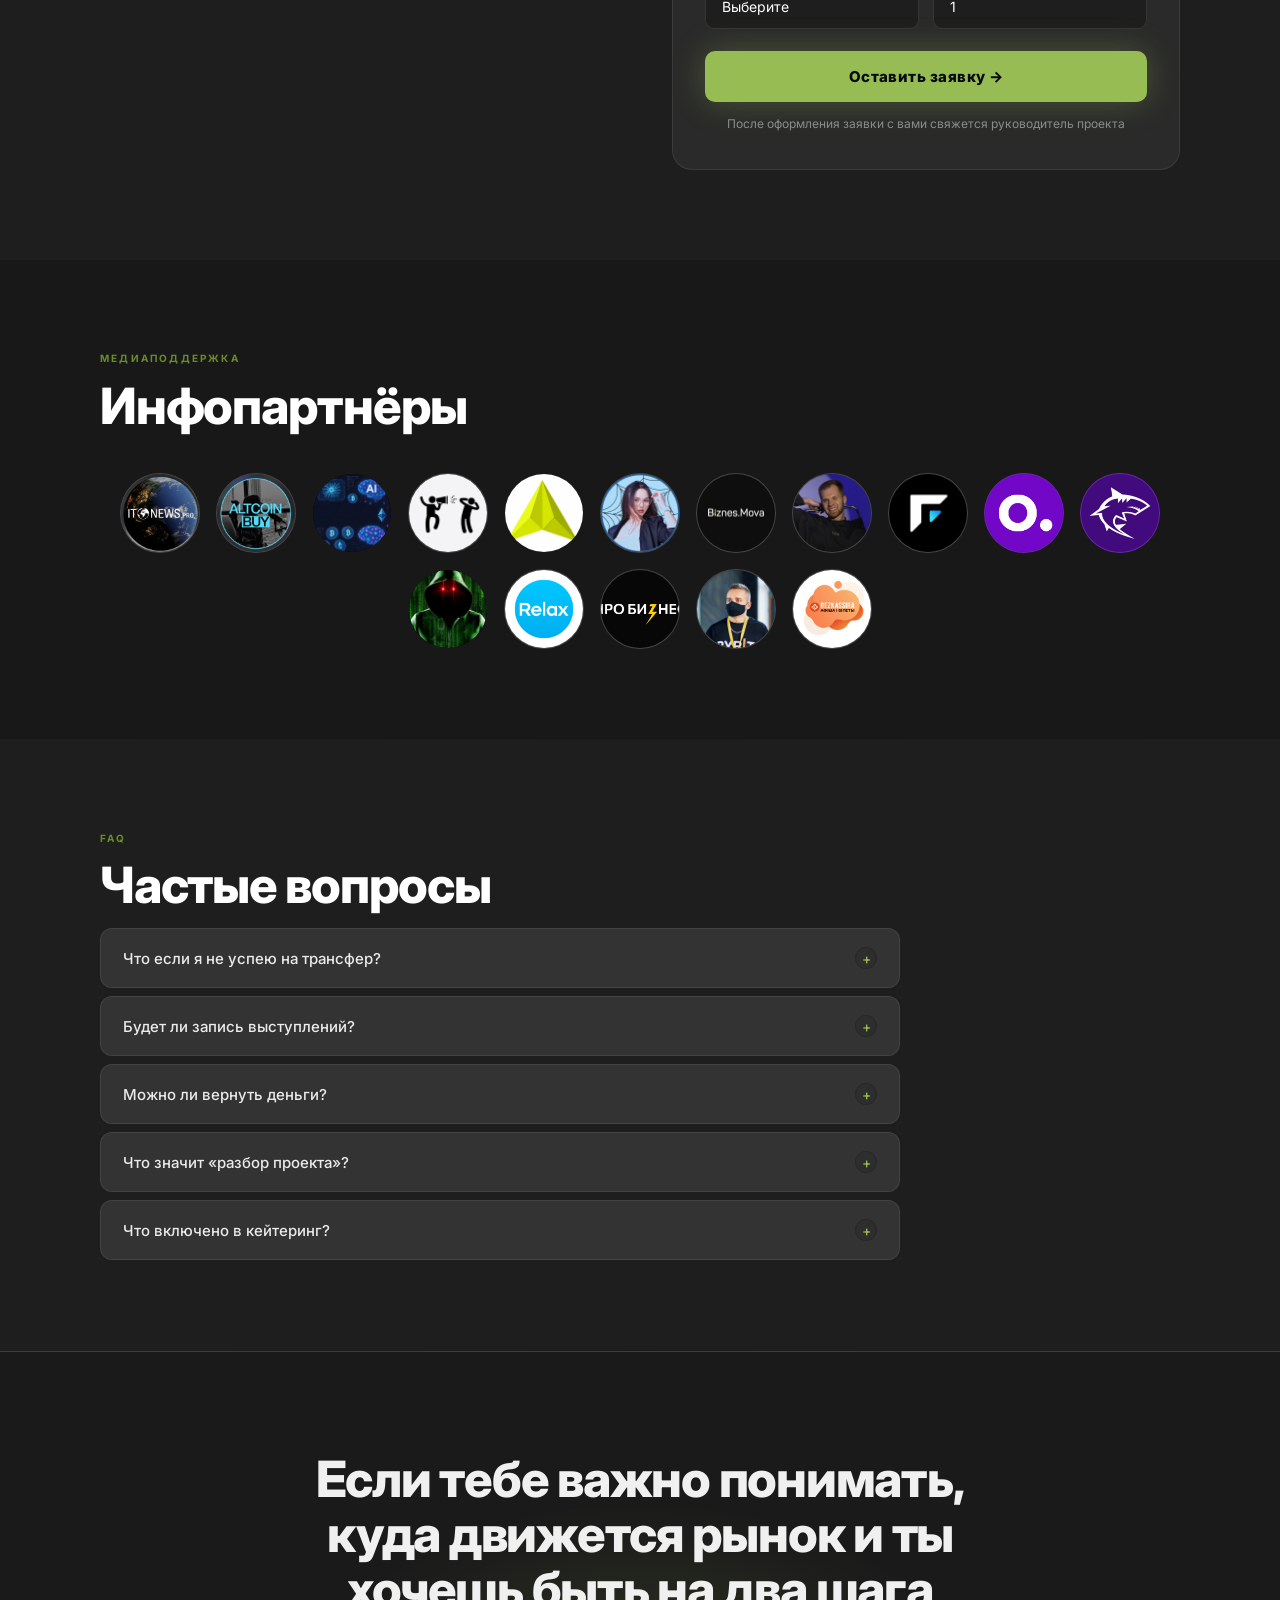
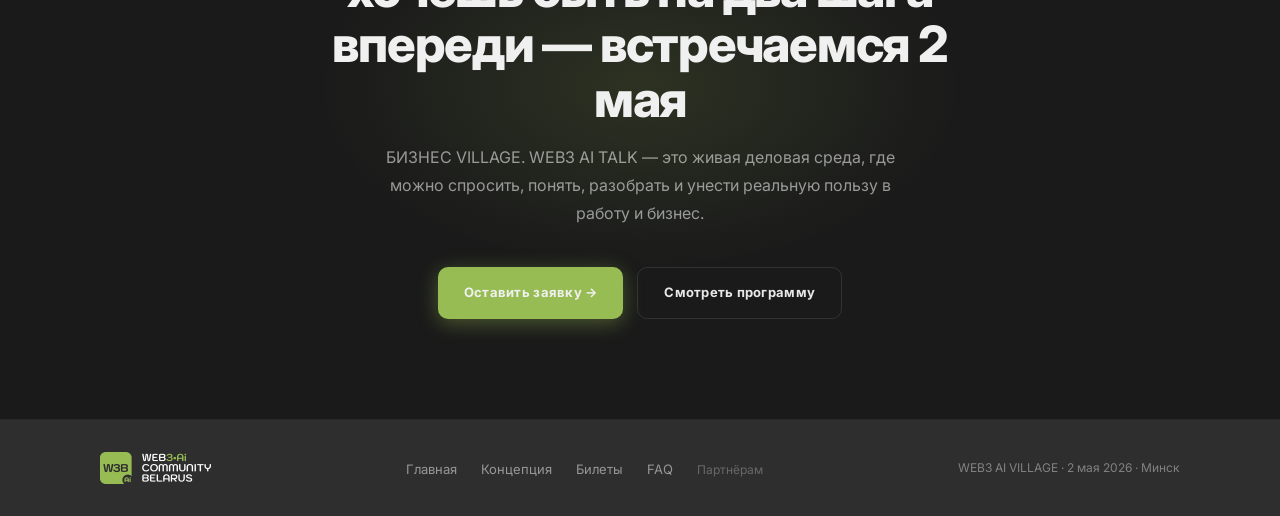
==== commit 47ab47dc: "event-web3-village.html" ====
--- a/event-web3-village.html
+++ b/event-web3-village.html
@@ -155,7 +155,7 @@
 
 .ev-hero-bg {
   position: absolute; inset: 0;
-  background-image: url('hero-afterparty.png');
+  background-image: url('Image13.png');
   background-size: cover;
   background-position: center center;
   background-repeat: no-repeat;
@@ -211,6 +211,11 @@
 .ev-perk {
   font-size: 14px;
   color: rgba(255,255,255,0.6);
+}
+.ev-perk-note {
+  font-size: 12px;
+  color: rgba(255,255,255,0.35);
+  font-weight: 400;
 }
 
 .ev-hero-eyebrow {
@@ -502,7 +507,6 @@
   border: 1px solid rgba(151,188,83,0.3);
   border-radius: 12px;
   font-size: 15px;  line-height: 1.7;
-  max-width: 680px;
 }
 .why-note strong { color: #FFFFFF; }
 
@@ -733,6 +737,7 @@
   border-radius: 20px;
   padding: 36px 40px;
   max-width: 680px;
+  margin: 0 auto;
 }
 .digital-lead {
   color: rgba(255,255,255,0.65);
@@ -1133,28 +1138,77 @@
 ══════════════════════ */
 .org-grid {
   display: grid;
-  grid-template-columns: 1fr 1fr;
-  gap: 20px;
-  margin-top: 52px;
+  grid-template-columns: repeat(3, 1fr);
+  gap: 24px;
+  margin-top: 40px;
 }
 .org-card {
+  background: #2E2E2E;
+  border: 1px solid rgba(255,255,255,0.07);
+  border-radius: 20px;
   padding: 32px 28px;
-  border-radius: var(--radius);
-  display: flex; flex-direction: column; gap: 14px;
-}
-.org-logo {
-  width: 56px; height: 56px;
-  border-radius: 14px;
+  display: flex;
+  flex-direction: column;
+  align-items: center;
+  text-align: center;
+}
+.org-card--placeholder {
+  border: 1px dashed rgba(255,255,255,0.1);
+  opacity: 0.5;
+}
+.org-logo-big {
+  width: 100px;
+  height: 100px;
+  border-radius: 16px;
   overflow: hidden;
-  display: flex; align-items: center; justify-content: center;
+  margin-bottom: 20px;
+  background: #1A1A1A;
+  display: flex;
+  align-items: center;
+  justify-content: center;
   flex-shrink: 0;
 }
+.org-logo-big img { width: 100%; height: 100%; object-fit: contain; }
+.org-logo-placeholder {
+  border: 2px dashed rgba(255,255,255,0.15);
+}
+.org-logo-placeholder span {
+  font-size: 10px;
+  color: rgba(255,255,255,0.3);
+  text-align: center;
+  padding: 8px;
+  line-height: 1.4;
+}
 .org-name {
   font-family: 'Inter', sans-serif;
   font-size: 16px; font-weight: 800;
-  letter-spacing: -0.01em; margin-bottom: 4px;
-}
-.org-desc { font-size: 14px; color: rgba(255,255,255,0.6); line-height: 1.65; }
+  color: #FFFFFF;
+  letter-spacing: -0.01em;
+  margin-bottom: 8px;
+}
+.org-desc { font-size: 14px; color: rgba(255,255,255,0.5); line-height: 1.65; }
+.org-card--main {
+  border: 1px solid rgba(151,188,83,0.3);
+  background: rgba(151,188,83,0.06);
+  transform: scale(1.04);
+}
+.org-logo-main {
+  width: 140px !important;
+  height: 140px !important;
+  border-radius: 20px;
+}
+.org-badge {
+  font-size: 10px;
+  font-weight: 700;
+  letter-spacing: 0.14em;
+  text-transform: uppercase;
+  color: #97BC53;
+  background: rgba(151,188,83,0.12);
+  border: 1px solid rgba(151,188,83,0.3);
+  border-radius: 100px;
+  padding: 4px 14px;
+  margin-bottom: 10px;
+}
 
 /* ══════════════════════
    FINAL CTA
@@ -1425,7 +1479,7 @@
 /* Хедлайнеры */
 .headliners {
   display: grid;
-  grid-template-columns: repeat(3, 1fr);
+  grid-template-columns: repeat(4, 1fr);
   gap: 16px;
 }
 .headliner-card {
@@ -1486,7 +1540,7 @@
 }
 
 @media (max-width: 768px) {
-  .headliners { grid-template-columns: 1fr; }
+  .headliners { grid-template-columns: repeat(2, 1fr); }
 }
 
 /* Скрытая часть программы */
@@ -1682,7 +1736,7 @@
 @media (max-width: 900px) {
   .concept-grid, .digital-inner,
   .location-grid, .tickets-grid, .reg-inner,
-  .org-grid { grid-template-columns: 1fr; gap: 28px; }
+  .org-grid { grid-template-columns: 1fr; gap: 16px; }
   .adv-grid { grid-template-columns: 1fr; }
   .topics-grid { grid-template-columns: 1fr; grid-auto-rows: auto; }
   .topics-grid .topic-card:first-child { grid-column: auto; }
@@ -1724,6 +1778,25 @@
   .ev-meta-tag { font-size: 11px; padding: 6px 10px; }
 }
 
+.panel-speakers {
+  display: flex;
+  gap: 10px;
+  margin-top: 16px;
+}
+.panel-avatar {
+  width: 48px;
+  height: 48px;
+  border-radius: 50%;
+  overflow: hidden;
+  border: 2px solid rgba(151,188,83,0.4);
+  flex-shrink: 0;
+}
+.panel-avatar img {
+  width: 100%;
+  height: 100%;
+  object-fit: cover;
+}
+
 /* ══ FOR WHOM NEW ══ */
 .fw-grid {
   display: grid;
@@ -1864,14 +1937,14 @@
 
   <div class="ev-hero-perks">
     <span class="ev-perk">📍 Трансфер включен</span>
-    <span class="ev-perk">🍽 Еда включена</span>
+    <span class="ev-perk">🍽 Еда включена <span class="ev-perk-note">(Бизнес и VIP)</span></span>
     <span class="ev-perk">💼 Разбор вашего проекта</span>
   </div>
 
   <div class="ev-hero-meta" style="margin-top: 32px;">
     <div class="ev-meta-tag accent">📅 2 мая 2026</div>
     <div class="ev-meta-tag">📍 Комарово Village · 4 км от Минска</div>
-    <div class="ev-meta-tag">⏱ 11:00 — 03:00</div>
+    <div class="ev-meta-tag">⏱ 11:00 — 20:00</div>
   </div>
 
 </div>
@@ -1891,7 +1964,7 @@
   <div class="topics-grid">
     <div class="topic-card card">
       <div class="topic-num">ТЕМА 01 ——</div>
-      <h3>Цифровая экономика, Web3 и крипта</h3>
+      <h3>Цифровая экономика Беларуси – куда движется рынок 2026–2028</h3>
       <p>Не как хайп и «монетки ради монеток», а как реальные инструменты новой экономики — гибкость, переводы, расчёты, новые модели взаимодействия и понимание того, куда движется рынок.</p>
       <div class="topic-speakers">
         <div class="topic-speaker">
@@ -1929,13 +2002,13 @@
     </div>
     <div class="topic-card card">
       <div class="topic-num">ТЕМА 03 ——</div>
-      <h3>Маркетинг, рост и RevOps</h3>
+      <h3>Маркетинг, рост и </h3>
       <p>Что сегодня реально помогает бизнесу расти, усиливать продажи, маркетинг и управляемость в условиях нового рынка.</p>
       <div class="topic-speakers">
         <div class="topic-speaker">
-          <div class="topic-avatar"><img src="khitrov1.png" alt="Сергей Хитров" style="object-position: center 15%;"></div>
+          <div class="topic-avatar"><img src="khitrov1.png" alt="Алексей Хитров" style="object-position: center 15%;"></div>
           <div class="topic-speaker-info">
-            <div class="topic-speaker-name">Сергей Хитров</div>
+            <div class="topic-speaker-name">Алексей Хитров</div>
             <div class="topic-speaker-role">Основатель форума Blockchain Life</div>
             <a href="https://www.instagram.com/serkhitrov/" class="topic-speaker-btn" target="_blank">Подробнее о спикере →</a>
           </div>
@@ -1975,13 +2048,19 @@
     </div>
     <div class="topic-card topic-special card">
       <div class="topic-num">СПЕЦИАЛЬНЫЙ БЛОК ——</div>
+      <h3>ПАНЕЛЬНАЯ ДИСКУССИЯ С <span style="color:#97BC53">CRYPTO</span> ЭКСПЕРТАМИ</h3>
+      <p>Панельная дискуссия о криптовалюте — откровенный разговор о трендах, рисках и возможностях с несколькими экспертами одновременно.</p>
+      <div class="panel-speakers">
+        <div class="panel-avatar"><img src="IMG_0673.JPG" alt="Эксперт"></div>
+        <div class="panel-avatar"><img src="p-teplyakov2.jpg" alt="Андрей Тепляков"></div>
+        <div class="panel-avatar"><img src="khitrov1.png" alt="Алексей Хитров" style="object-position: center 15%;"></div>
+        <div class="panel-avatar"><img src="photo_2025-06-01_02-21-47.jpg" alt="Эксперт"></div>
+      </div>
+    </div>
+    <div class="topic-card topic-special card">
+      <div class="topic-num">СПЕЦИАЛЬНЫЙ БЛОК ——</div>
       <h3><svg width="20" height="20" viewBox="0 0 24 24" fill="none" stroke="currentColor" stroke-width="1.8" stroke-linecap="round" stroke-linejoin="round" style="display:inline-block;vertical-align:middle;margin-right:8px;margin-bottom:2px"><path d="M12 2a3 3 0 0 0-3 3v7a3 3 0 0 0 6 0V5a3 3 0 0 0-3-3z"/><path d="M19 10v2a7 7 0 0 1-14 0v-2"/><line x1="12" y1="19" x2="12" y2="22"/><line x1="8" y1="22" x2="16" y2="22"/></svg> Разборы проектов</h3>
       <p>Живая обратная связь по идеям, продуктам, гипотезам и бизнес-задачам участников. 3 питча по 20 минут — честная обратная связь от экспертов и зала.</p>
-    </div>
-    <div class="topic-card topic-special card">
-      <div class="topic-num">СПЕЦИАЛЬНЫЙ БЛОК ——</div>
-      <h3>₿ Крипто-панелька</h3>
-      <p>Панельная дискуссия о криптовалюте — откровенный разговор о трендах, рисках и возможностях с несколькими экспертами одновременно.</p>
     </div>
   </div>
 
@@ -2026,7 +2105,7 @@
       <div class="iphoto-overlay"></div>
       <div class="iphoto-content">
         <div class="iphoto-title">Кофе-брейки и кейтеринг</div>
-        <div class="iphoto-sub">Включены в оба типа билета · пространство для неформального общения</div>
+        <div class="iphoto-sub">Кофе-брейки и кейтеринг · Пространство для неформального общения</div>
       </div>
     </div>
 
@@ -2181,10 +2260,7 @@
   <h2 class="digital-title">Почему нельзя игнорировать</h2>
 
   <div class="digital-right">
-    <p class="digital-lead">Мы говорим о Web3, крипте и цифровых валютах не как о модной тусовке и не как о сказке про быстрые деньги.</p>
-
     <div class="digital-list">
-      <div class="digital-li-label">Мы говорим о них как о реальных инструментах:</div>
       <div class="digital-li">для понимания новой экономики</div>
       <div class="digital-li">для гибкости в расчётах и переводах</div>
       <div class="digital-li">для новых моделей взаимодействия</div>
@@ -2201,7 +2277,7 @@
 ══════════════════════════ -->
 <section class="section sec-dark">
 <div class="container">
-  <span class="s-label">Не просто конференция</span>
+  <h2 class="s-title">Не просто конференция, а выездной формат, который работает иначе</h2>
 
   <div class="adv-grid">
 
@@ -2214,7 +2290,6 @@
       <div class="adv-item">Вопросы — если останется время</div>
       <div class="adv-item">Контент без обратной связи</div>
       <div class="adv-item">Зал — пассивный зритель</div>
-      <div class="adv-item">Городской отель или бизнес-центр</div>
       <div class="adv-item">Закрытые помещения без воздуха</div>
       <div class="adv-item">Нетворкинг в коридоре</div>
       <div class="adv-item">Уехал — забыл</div>
@@ -2223,12 +2298,12 @@
     <!-- Отличие 1: Локация -->
     <div class="adv-col us">
       <div class="adv-badge">Отличие 1</div>
-      <h3>Выездной формат, который работает иначе</h3>
+      <h3>Наш формат</h3>
       <div class="adv-item">Природа · воздух · пространство для общения</div>
       <div class="adv-item">Закрытая площадка в 4 км от Минска</div>
       <div class="adv-item">Шатёр с оборудованной сценой и зоной Q&A</div>
       <div class="adv-item">Организованный трансфер туда и обратно</div>
-      <div class="adv-item">Кейтеринг и кофе-брейки включены</div>
+      <div class="adv-item">Кейтеринг и кофе-брейки</div>
       <div class="adv-item">Партнёрская зона и нетворкинг-пространство</div>
     </div>
 
@@ -2236,8 +2311,8 @@
     <div class="adv-col us">
       <div class="adv-badge">Отличие 2</div>
       <h3>Наш формат</h3>
-      <div class="adv-item">2 эксперта в каждой теме</div>
-      <div class="adv-item">2 взгляда на один вопрос</div>
+      <div class="adv-item">2+ эксперта в каждой теме</div>
+      <div class="adv-item">2+ взгляда на один вопрос</div>
       <div class="adv-item">60 минут Q&A в каждом блоке</div>
       <div class="adv-item">Разбор твоих реальных кейсов</div>
       <div class="adv-item">Зал — полноправный участник</div>
@@ -2263,10 +2338,10 @@
     <div class="headliners-label">Хедлайнеры</div>
     <div class="headliners">
     <div class="headliner-card">
-      <div class="headliner-photo"><img src="khitrov1.png" alt="Сергей Хитров" style="object-position: center 15%;"></div>
-      <div class="headliner-name">Сергей Хитров</div>
-      <div class="headliner-role">Основатель форума Blockchain Life</div>
-      <div class="headliner-desc">Один из ведущих организаторов крипто-конференций в СНГ, эксперт по Web3 и блокчейн-индустрии</div>
+      <div class="headliner-photo"><img src="kulinkovich.jpg" alt="Тамара Кулинкович"></div>
+      <div class="headliner-name">Тамара Кулинкович</div>
+      <div class="headliner-role">Основатель Skademy.by</div>
+      <div class="headliner-desc">Предприниматель, эксперт по образованию и развитию бизнеса в цифровой среде</div>
     </div>
     <div class="headliner-card">
       <div class="headliner-photo"><img src="zhiznevsky.jpg" alt="Иван Жизневский"></div>
@@ -2275,193 +2350,297 @@
       <div class="headliner-desc">Эксперт по регуляторике цифровой экономики и государственной политике в сфере финтех</div>
     </div>
     <div class="headliner-card">
-      <div class="headliner-photo"><img src="kulinkovich.jpg" alt="Тамара Кулинкович"></div>
-      <div class="headliner-name">Тамара Кулинкович</div>
-      <div class="headliner-role">Основатель Skademy.by</div>
-      <div class="headliner-desc">Предприниматель, эксперт по образованию и развитию бизнеса в цифровой среде</div>
+      <div class="headliner-photo"><img src="khitrov1.png" alt="Алексей Хитров" style="object-position: center 15%;"></div>
+      <div class="headliner-name">Алексей Хитров</div>
+      <div class="headliner-role">Основатель форума Blockchain Life</div>
+      <div class="headliner-desc">Один из ведущих организаторов крипто-конференций в СНГ, эксперт по Web3 и блокчейн-индустрии</div>
+    </div>
+    <div class="headliner-card">
+      <div class="headliner-photo"><img src="dranitsa.jpg" alt="Максим Драница"></div>
+      <div class="headliner-name">Максим Драница</div>
+      <div class="headliner-role">Автоматизация бизнес-процессов с AI</div>
+      <div class="headliner-desc">Эксперт по внедрению AI-решений в бизнес, практик автоматизации процессов</div>
     </div>
   </div><!-- /headliners -->
   </div><!-- /headliners-wrap -->
 
   <div class="program-list">
 
-    <!-- Простой пункт -->
+    <!-- Трансфер -->
     <div class="prog-item prog-simple">
-      <div class="prog-time">10:00</div>
+      <div class="prog-time">9:45 – 10:30</div>
       <div class="prog-main">
         <div class="prog-title">Трансфер из Минска</div>
-        <div class="prog-desc">Организованный автобус до площадки</div>
-      </div>
-    </div>
-
-    <!-- Простой пункт -->
+        <div class="prog-desc">2 рейса от ст.м. Слуцкий Гостинец · организованный автобус до площадки</div>
+      </div>
+    </div>
+
+    <!-- Встреча гостей -->
     <div class="prog-item prog-simple">
-      <div class="prog-time">11:00</div>
+      <div class="prog-time">10:00 – 11:00</div>
       <div class="prog-main">
-        <div class="prog-title">Старт программы</div>
-        <div class="prog-desc">Открытие события. Нетворкинг-зона и партнёрская экспозиция</div>
-      </div>
-    </div>
-
-    <!-- Блок 1 — с раскрытием спикеров -->
+        <div class="prog-title">Встреча гостей</div>
+        <div class="prog-desc">Регистрация · нетворкинг-зона · партнёрская экспозиция</div>
+      </div>
+    </div>
+
+    <!-- Вводное слово -->
     <div class="prog-hidden" id="prog-more">
-
     <div class="prog-item prog-block" onclick="progToggle(this)">
-        <div class="prog-header">
-          <div class="prog-time">11:30</div>
+      <div class="prog-header">
+        <div class="prog-time">11:00 – 11:30</div>
+        <div>
+          <div class="prog-title">Вводное слово</div>
+          <div class="prog-desc">«Куда движется бизнес: 4 блока, одна картина»</div>
+        </div>
+        <div class="prog-arrow">↓</div>
+      </div>
+      <div class="prog-speakers">
+        <div class="prog-speaker">
+          <div class="prog-avatar"><img src="teplyakov.jpg" alt="Андрей Тепляков"></div>
           <div>
-            <div class="prog-title">Цифровая экономика, Web3 и крипта</div>
-            <div class="prog-desc">2 эксперта · контекст → 60 мин Q&A с залом</div>
+            <div class="prog-spk-name">Андрей Тепляков</div>
+            <div class="prog-spk-role">CEO W3B•Ai Belarus</div>
           </div>
-          <div class="prog-arrow">↓</div>
-        </div>
-        <div class="prog-speakers">
-          <div class="prog-speaker">
-            <div class="prog-avatar"><img src="zhiznevsky.jpg" alt="Иван Жизневский"></div>
-            <div>
-              <div class="prog-spk-name">Иван Жизневский</div>
-              <div class="prog-spk-role">НацБанк, зам. нач. ПВТ</div>
-            </div>
+        </div>
+      </div>
+    </div>
+
+    <!-- Блок 1: AI -->
+    <div class="prog-item prog-block" onclick="progToggle(this)">
+      <div class="prog-header">
+        <div class="prog-time">11:30 – 13:00</div>
+        <div>
+          <div class="prog-title">Блок 1: AI для бизнеса</div>
+          <div class="prog-desc">Практические инструменты · 15 + 15 мин + 60 мин Q&A с залом</div>
+        </div>
+        <div class="prog-arrow">↓</div>
+      </div>
+      <div class="prog-speakers">
+        <div class="prog-speaker">
+          <div class="prog-avatar"><img src="dranitsa.jpg" alt="Максим Драница"></div>
+          <div>
+            <div class="prog-spk-name">Максим Драница</div>
+            <div class="prog-spk-role">Автоматизация с AI</div>
           </div>
         </div>
-    </div>
-
-    <!-- Блок 2 -->
+        <div class="prog-speaker">
+          <div class="prog-avatar"><img src="potolitsyna.jpg" alt="Татьяна Потолицына"></div>
+          <div>
+            <div class="prog-spk-name">Татьяна Потолицына</div>
+            <div class="prog-spk-role">Внедрение AI-моделей</div>
+          </div>
+        </div>
+      </div>
+    </div>
+
+    <!-- Кофе-брейк -->
+    <div class="prog-item prog-simple">
+      <div class="prog-time">13:00 – 13:20</div>
+      <div class="prog-main">
+        <div class="prog-title">Кофе-брейк · 20 мин</div>
+        <div class="prog-desc">Нетворкинг · свободное общение</div>
+      </div>
+    </div>
+
+    <!-- Блок 2: Маркетинг -->
     <div class="prog-item prog-block" onclick="progToggle(this)">
-        <div class="prog-header">
-          <div class="prog-time">13:00</div>
+      <div class="prog-header">
+        <div class="prog-time">13:20 – 14:50</div>
+        <div>
+          <div class="prog-title">Блок 2: Маркетинг AI + Web3 + Блокчейн</div>
+          <div class="prog-desc">15 + 15 мин + 60 мин Q&A с залом</div>
+        </div>
+        <div class="prog-arrow">↓</div>
+      </div>
+      <div class="prog-speakers">
+        <div class="prog-speaker">
+          <div class="prog-avatar"><img src="khitrov1.png" alt="Алексей Хитров" style="object-position: center 15%;"></div>
           <div>
-            <div class="prog-title">AI для бизнеса</div>
-            <div class="prog-desc">2 эксперта · практические инструменты → 60 мин Q&A с залом</div>
+            <div class="prog-spk-name">Алексей Хитров</div>
+            <div class="prog-spk-role">ТОП-Эксперт, Blockchain Life</div>
           </div>
-          <div class="prog-arrow">↓</div>
-        </div>
-        <div class="prog-speakers">
-          <div class="prog-speaker">
-            <div class="prog-avatar"><img src="potolitsyna.jpg" alt="Татьяна Потолицына"></div>
-            <div>
-              <div class="prog-spk-name">Татьяна Потолицына</div>
-              <div class="prog-spk-role">Внедрение AI-моделей</div>
-            </div>
+        </div>
+        <div class="prog-speaker">
+          <div class="prog-avatar"><img src="kulinkovich.jpg" alt="Тамара Кулинкович"></div>
+          <div>
+            <div class="prog-spk-name">Тамара Кулинкович</div>
+            <div class="prog-spk-role">Основатель Skademy.by</div>
           </div>
-          <div class="prog-speaker">
-            <div class="prog-avatar"><img src="dranitsa.jpg" alt="Максим Драница"></div>
-            <div>
-              <div class="prog-spk-name">Максим Драница</div>
-              <div class="prog-spk-role">Автоматизация с AI</div>
-            </div>
+        </div>
+      </div>
+    </div>
+
+    <!-- Большой перерыв -->
+    <div class="prog-item prog-simple">
+      <div class="prog-time">14:50 – 15:50</div>
+      <div class="prog-main">
+        <div class="prog-title">Большой перерыв · 60 мин</div>
+        <div class="prog-desc">Нетворкинг + кейтеринг (VIP + Бизнес)</div>
+      </div>
+    </div>
+
+    <!-- Панельная дискуссия -->
+    <div class="prog-item prog-block" onclick="progToggle(this)">
+      <div class="prog-header">
+        <div class="prog-time">15:50 – 16:10</div>
+        <div>
+          <div class="prog-title">Панельная дискуссия с Crypto экспертами</div>
+          <div class="prog-desc">Неформальный разговор о трендах, рисках и возможностях</div>
+        </div>
+        <div class="prog-arrow">↓</div>
+      </div>
+      <div class="prog-speakers">
+        <div class="prog-speaker">
+          <div class="prog-avatar"><img src="khitrov1.png" alt="Алексей Хитров" style="object-position: center 15%;"></div>
+          <div>
+            <div class="prog-spk-name">Алексей Хитров</div>
+            <div class="prog-spk-role">Основатель форума Blockchain Life</div>
           </div>
         </div>
-    </div>
-
-    <!-- Блок 3: Разборы проектов -->
+        <div class="prog-speaker">
+          <div class="prog-avatar"><img src="Денис_Грицкевич.png" alt="Денис Грицкевич"></div>
+          <div>
+            <div class="prog-spk-name">Денис Грицкевич</div>
+            <div class="prog-spk-role">Дропхантер, ICO-инвестор, предприниматель</div>
+          </div>
+        </div>
+        <div class="prog-speaker">
+          <div class="prog-avatar"><img src="p-teplyakov2.jpg" alt="Роман Мартыненко"></div>
+          <div>
+            <div class="prog-spk-name">Роман Мартыненко</div>
+            <div class="prog-spk-role">Инвестор и практикующий трейдер. Автор блога KRIPTOROMM</div>
+          </div>
+        </div>
+        <div class="prog-speaker">
+          <div class="prog-avatar"><img src="photo_2025-06-01_02-21-47.jpg" alt="Mr. Satoshik"></div>
+          <div>
+            <div class="prog-spk-name">Mr. Satoshik</div>
+            <div class="prog-spk-role">Автор канала Mr. Satoshik</div>
+          </div>
+        </div>
+      </div>
+    </div>
+
+    <!-- Блок 3: Цифровая экономика -->
     <div class="prog-item prog-block" onclick="progToggle(this)">
-        <div class="prog-header">
-          <div class="prog-time">14:30</div>
+      <div class="prog-header">
+        <div class="prog-time">16:10 – 17:10</div>
+        <div>
+          <div class="prog-title">Блок 3: Цифровая экономика Беларуси</div>
+          <div class="prog-desc">Якорь дня · стратегический взгляд · 60 мин Q&A</div>
+        </div>
+        <div class="prog-arrow">↓</div>
+      </div>
+      <div class="prog-speakers">
+        <div class="prog-speaker">
+          <div class="prog-avatar"><img src="zhiznevsky.jpg" alt="Иван Жизневский"></div>
           <div>
-            <div class="prog-title">Разборы проектов</div>
-            <div class="prog-desc">3 питча по 20 мин · честная обратная связь от экспертов и зала</div>
+            <div class="prog-spk-name">Иван Жизневский</div>
+            <div class="prog-spk-role">ТОП-Эксперт, НацБанк, ПВТ</div>
           </div>
-          <div class="prog-arrow">↓</div>
-        </div>
-        <div class="prog-speakers">
-          <div class="prog-speaker">
-            <div class="prog-avatar"><img src="teplyakov.jpg" alt="Андрей Тепляков"></div>
-            <div>
-              <div class="prog-spk-name">Андрей Тепляков</div>
-              <div class="prog-spk-role">Модератор разборов</div>
-            </div>
+        </div>
+      </div>
+    </div>
+
+    <!-- Кофе-брейк -->
+    <div class="prog-item prog-simple">
+      <div class="prog-time">17:10 – 17:30</div>
+      <div class="prog-main">
+        <div class="prog-title">Кофе-брейк · 20 мин</div>
+        <div class="prog-desc">Нетворкинг · свободное общение</div>
+      </div>
+    </div>
+
+    <!-- Блок 4: Регуляторика -->
+    <div class="prog-item prog-block" onclick="progToggle(this)">
+      <div class="prog-header">
+        <div class="prog-time">17:50 – 18:50</div>
+        <div>
+          <div class="prog-title">Блок 4: Регуляторика, право, бухгалтерия</div>
+          <div class="prog-desc">15 + 15 мин + 60 мин Q&A с залом</div>
+        </div>
+        <div class="prog-arrow">↓</div>
+      </div>
+      <div class="prog-speakers">
+        <div class="prog-speaker">
+          <div class="prog-avatar"><img src="malinina.jpg" alt="Света Малинина" style="object-position: center 20%;"></div>
+          <div>
+            <div class="prog-spk-name">Света Малинина</div>
+            <div class="prog-spk-role">Налоги, финансы</div>
           </div>
-          <div class="prog-speaker">
-            <div class="prog-avatar"><img src="khitrov1.png" alt="Сергей Хитров" style="object-position: center 15%;"></div>
-            <div>
-              <div class="prog-spk-name">Сергей Хитров</div>
-              <div class="prog-spk-role">Эксперт разборов</div>
-            </div>
+        </div>
+        <div class="prog-speaker">
+          <div class="prog-avatar"><img src="alekseeva.jpg" alt="Анна Алексеева"></div>
+          <div>
+            <div class="prog-spk-name">Анна Алексеева</div>
+            <div class="prog-spk-role">Основатель FinLab.by</div>
           </div>
         </div>
-    </div>
-
-    <!-- Блок 4 -->
+      </div>
+    </div>
+
+    <!-- Кофе-брейк -->
+    <div class="prog-item prog-simple">
+      <div class="prog-time">18:50 – 19:10</div>
+      <div class="prog-main">
+        <div class="prog-title">Кофе-брейк · 20 мин</div>
+        <div class="prog-desc">Нетворкинг · свободное общение</div>
+      </div>
+    </div>
+
+    <!-- Разборы проектов -->
     <div class="prog-item prog-block" onclick="progToggle(this)">
-        <div class="prog-header">
-          <div class="prog-time">16:00</div>
+      <div class="prog-header">
+        <div class="prog-time">19:10 – 20:10</div>
+        <div>
+          <div class="prog-title">Разборы проектов</div>
+          <div class="prog-desc">2 проекта × 30 мин (10 мин питч + 20 мин фидбек)</div>
+        </div>
+        <div class="prog-arrow">↓</div>
+      </div>
+      <div class="prog-speakers">
+        <div class="prog-speaker">
+          <div class="prog-avatar"><img src="teplyakov.jpg" alt="Андрей Тепляков"></div>
           <div>
-            <div class="prog-title">Маркетинг, рост, RevOps, Web3 и AI</div>
-            <div class="prog-desc">2 эксперта · что реально работает → 60 мин Q&A с залом</div>
+            <div class="prog-spk-name">Андрей Тепляков</div>
+            <div class="prog-spk-role">Модерация</div>
           </div>
-          <div class="prog-arrow">↓</div>
-        </div>
-        <div class="prog-speakers">
-          <div class="prog-speaker">
-            <div class="prog-avatar"><img src="teplyakov.jpg" alt="Андрей Тепляков"></div>
-            <div>
-              <div class="prog-spk-name">Андрей Тепляков</div>
-              <div class="prog-spk-role">W3B-Ai, PRO.UP</div>
-            </div>
+        </div>
+        <div class="prog-speaker">
+          <div class="prog-avatar"><img src="khitrov1.png" alt="Алексей Хитров" style="object-position: center 15%;"></div>
+          <div>
+            <div class="prog-spk-name">Эксперты</div>
+            <div class="prog-spk-role">Фидбек от спикеров</div>
           </div>
-          <div class="prog-speaker">
-            <div class="prog-avatar"><img src="kulinkovich.jpg" alt="Тамара Кулинкович"></div>
-            <div>
-              <div class="prog-spk-name">Тамара Кулинкович</div>
-              <div class="prog-spk-role">Основатель Skademy.by</div>
-            </div>
-          </div>
-        </div>
-    </div>
-
-    <!-- Блок 5 -->
-    <div class="prog-item prog-block" onclick="progToggle(this)">
-        <div class="prog-header">
-          <div class="prog-time">17:30</div>
-          <div>
-            <div class="prog-title">Регуляторика, право, бухгалтерия</div>
-            <div class="prog-desc">2 эксперта · безопасная работа → 60 мин Q&A с залом</div>
-          </div>
-          <div class="prog-arrow">↓</div>
-        </div>
-        <div class="prog-speakers">
-          <div class="prog-speaker">
-            <div class="prog-avatar"><img src="malinina.jpg" alt="Света Малинина" style="object-position: center 20%;"></div>
-            <div>
-              <div class="prog-spk-name">Света Малинина</div>
-              <div class="prog-spk-role">Налоги, финансы</div>
-            </div>
-          </div>
-          <div class="prog-speaker">
-            <div class="prog-avatar"><img src="alekseeva.jpg" alt="Анна Алексеева"></div>
-            <div>
-              <div class="prog-spk-name">Анна Алексеева</div>
-              <div class="prog-spk-role">Основатель FinLab.by</div>
-            </div>
-          </div>
-        </div>
-    </div>
-
-    <!-- Простой пункт: кофе -->
+        </div>
+      </div>
+    </div>
+
+    <!-- Закрытие -->
     <div class="prog-item prog-simple">
-      <div class="prog-time">перерывы</div>
+      <div class="prog-time">20:10 – 20:20</div>
       <div class="prog-main">
-        <div class="prog-title">Кофе-брейки и кейтеринг</div>
-        <div class="prog-desc">Между блоками · нетворкинг · свободное общение</div>
-      </div>
-    </div>
-
-    <!-- Простой пункт: финал -->
+        <div class="prog-title">Закрытие основной программы</div>
+        <div class="prog-desc">Трансфер для основной массы участников</div>
+      </div>
+    </div>
+
+    <!-- Нетворкинг -->
     <div class="prog-item prog-simple">
-      <div class="prog-time">20:00</div>
+      <div class="prog-time">20:20 – 21:30</div>
       <div class="prog-main">
-        <div class="prog-title">Завершение основной программы</div>
-        <div class="prog-desc">Финальный нетворкинг перед afterparty</div>
-      </div>
-    </div>
-
-    <!-- VIP -->
+        <div class="prog-title">Нетворкинг</div>
+        <div class="prog-desc">Свободное общение · финальные разговоры</div>
+      </div>
+    </div>
+
+    <!-- VIP Afterparty -->
     <div class="prog-item prog-vip">
-      <div class="prog-time">22:00</div>
+      <div class="prog-time">21:30 – 03:00</div>
       <div class="prog-main">
-        <div class="prog-title">VIP Afterparty — до 03:00</div>
-        <div class="prog-desc">Шашлык-пати · кавер-бенд · неформальный нетворкинг · тесный контакт со спикерами</div>
+        <div class="prog-title">VIP Afterparty</div>
+        <div class="prog-desc">Шашлык-пати · кавер-бенд · неформальный нетворкинг · тесный контакт со спикерами · 50 чел + спикеры</div>
       </div>
     </div>
 
@@ -2490,20 +2669,29 @@
   <h2 class="s-title">За событием стоят</h2>
 
   <div class="org-grid">
-    <div class="org-card card">
-      <div class="org-logo"><img src="Logo_W3B_Ai.png" alt="W3B•AI" style="width:100%;height:100%;object-fit:contain;border-radius:8px;"></div>
-      <div>
-        <div class="org-name">Web3 AI Community Беларусь</div>
-        <div class="org-desc">Сообщество о практическом применении Web3, AI и новых цифровых инструментов для бизнеса, нетворкинга и развития. Организуем ивенты, разборы и экспертные сессии с 2022 года.</div>
-      </div>
-    </div>
-    <div class="org-card card">
-      <div class="org-logo"><img src="IMG_0676.JPG" alt="PRO.UP" style="width:100%;height:100%;object-fit:cover;border-radius:8px;"></div>
-      <div>
-        <div class="org-name">PRO.UP / Marketing ProApp</div>
-        <div class="org-desc">Маркетинговые и growth-решения, системный подход к росту, продажам, упаковке и внедрению работающих инструментов для бизнеса в Беларуси и регионе.</div>
-      </div>
-    </div>
+
+    <!-- W3B AI Community -->
+    <div class="org-card">
+      <div class="org-logo-big"><img src="Logo_W3B_Ai.png" alt="W3B•AI"></div>
+      <div class="org-name">Web3 AI Community Беларусь</div>
+      <div class="org-desc">Мы PRO бизнес, стратегии, развитие и инновации в цифровой экономике Беларуси.</div>
+    </div>
+
+    <!-- White Bird — ЦЕНТР, крупнее -->
+    <div class="org-card org-card--main">
+      <div class="org-logo-big org-logo-main"><img src="6ebbf255-c081-43d9-a1e1-7b44a380ec7c.jpeg" alt="White Bird"></div>
+      <div class="org-badge">Генеральный партнёр</div>
+      <div class="org-name">WHITEBIRD</div>
+      <div class="org-desc">Крупнейшая легальная криптоплатформа. Легально. Просто. Крипто.</div>
+    </div>
+
+    <!-- PRO.UP -->
+    <div class="org-card">
+      <div class="org-logo-big"><img src="IMG_0676.JPG" alt="PRO.UP"></div>
+      <div class="org-name">PRO.UP / Marketing ProApp</div>
+      <div class="org-desc">Объединяем маркетинг, продажи и сервис в единую систему прибыли.</div>
+    </div>
+
   </div>
 
 </div>
@@ -2653,7 +2841,7 @@
   btn.textContent = 'Отправляем...';
 
   try {
-    const res = await fetch(`https://api.telegram.org/bot8216982961:AAGThm2UjDMBqX4S2BtzBOhEPh23X4pAfAk/sendMessage`, {
+    const res = await fetch(`https://api.telegram.org/bo/sendMessage`, {
       method: 'POST',
       headers: { 'Content-Type': 'application/json' },
       body: JSON.stringify({ chat_id: '-5276790007', text, parse_mode: 'HTML' })
@@ -2754,7 +2942,7 @@
 <section class="ev-final">
   <div class="ev-final-orb"></div>
 <div class="container">
-  <h2>Если тебе важно понимать, куда движется рынок — встречаемся 2 мая</h2>
+  <h2>Если тебе важно понимать, куда движется рынок и ты хочешь быть на два шага впереди — встречаемся 2 мая</h2>
   <p>БИЗНЕС VILLAGE. WEB3 AI TALK — это живая деловая среда, где можно спросить, понять, разобрать и унести реальную пользу в работу и бизнес.</p>
   <div class="ev-final-btns">
     <a href="#tickets" class="btn btn-primary">Оставить заявку →</a>
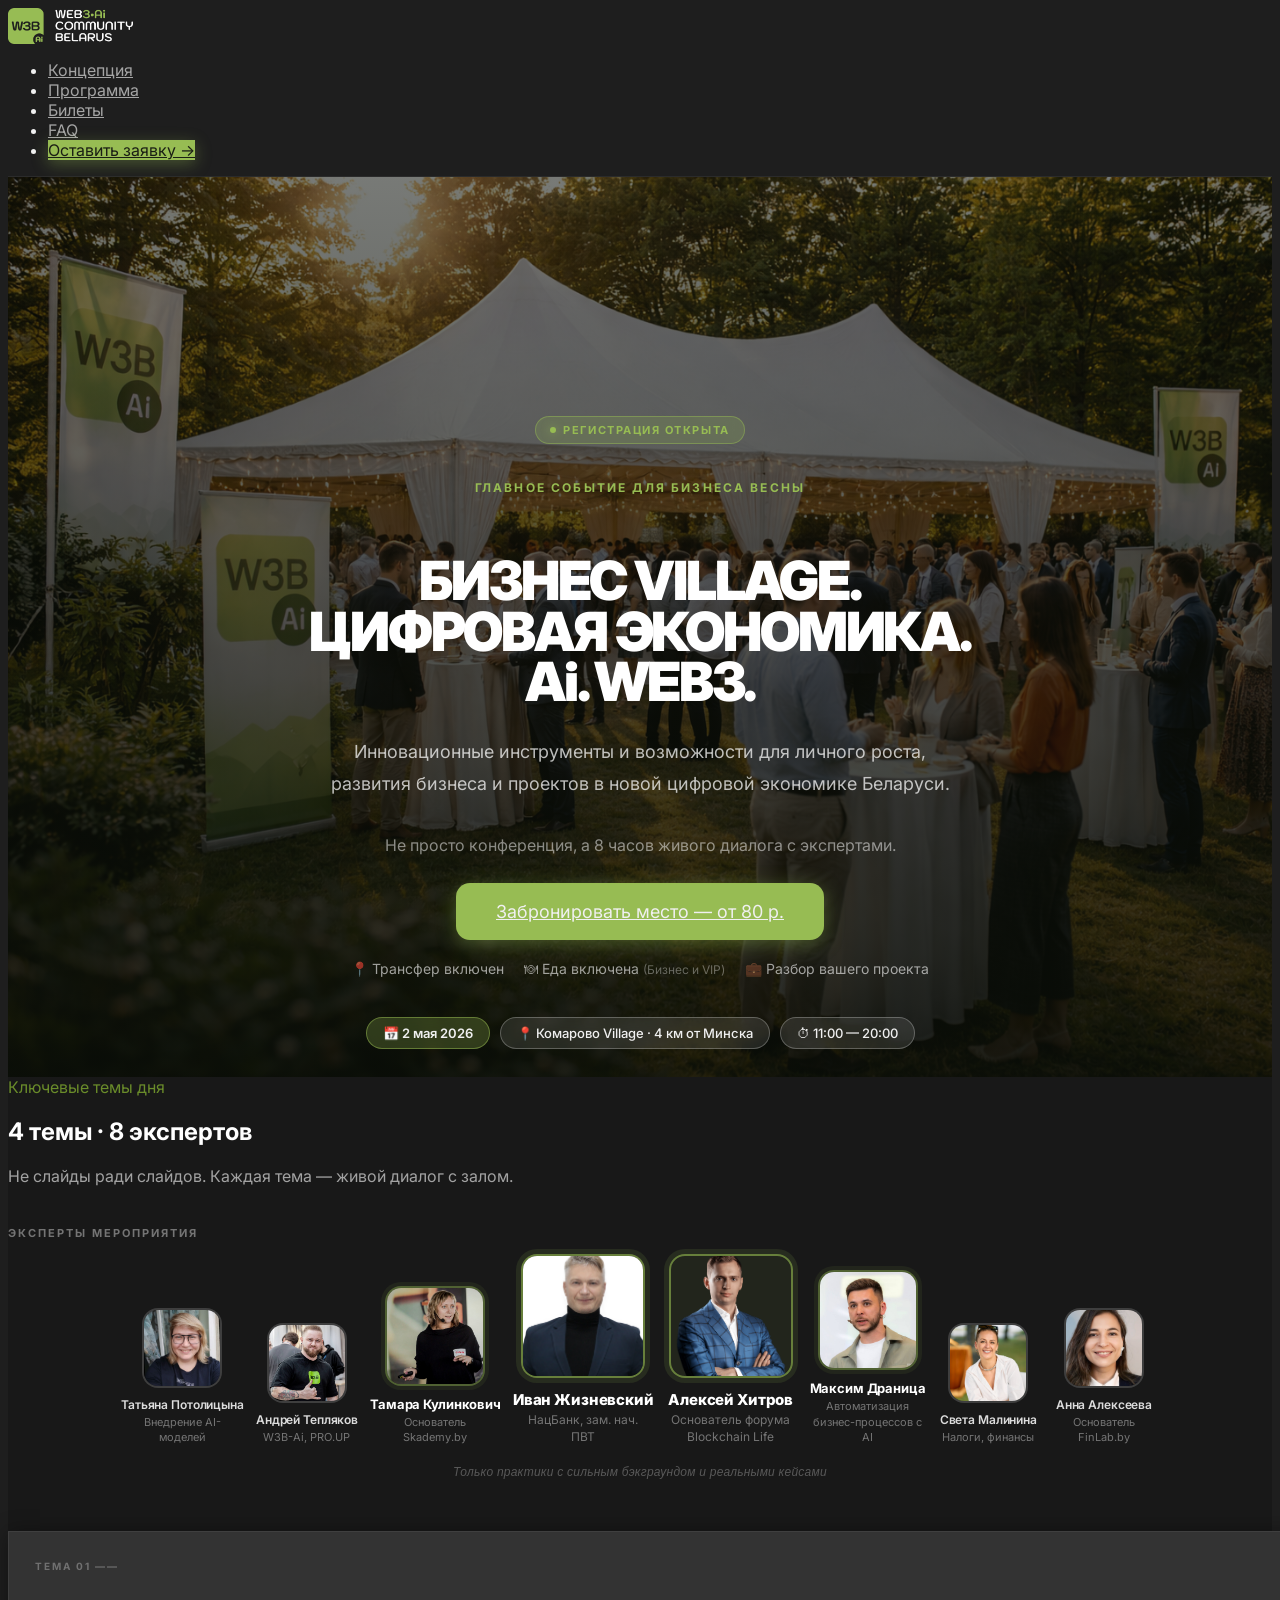
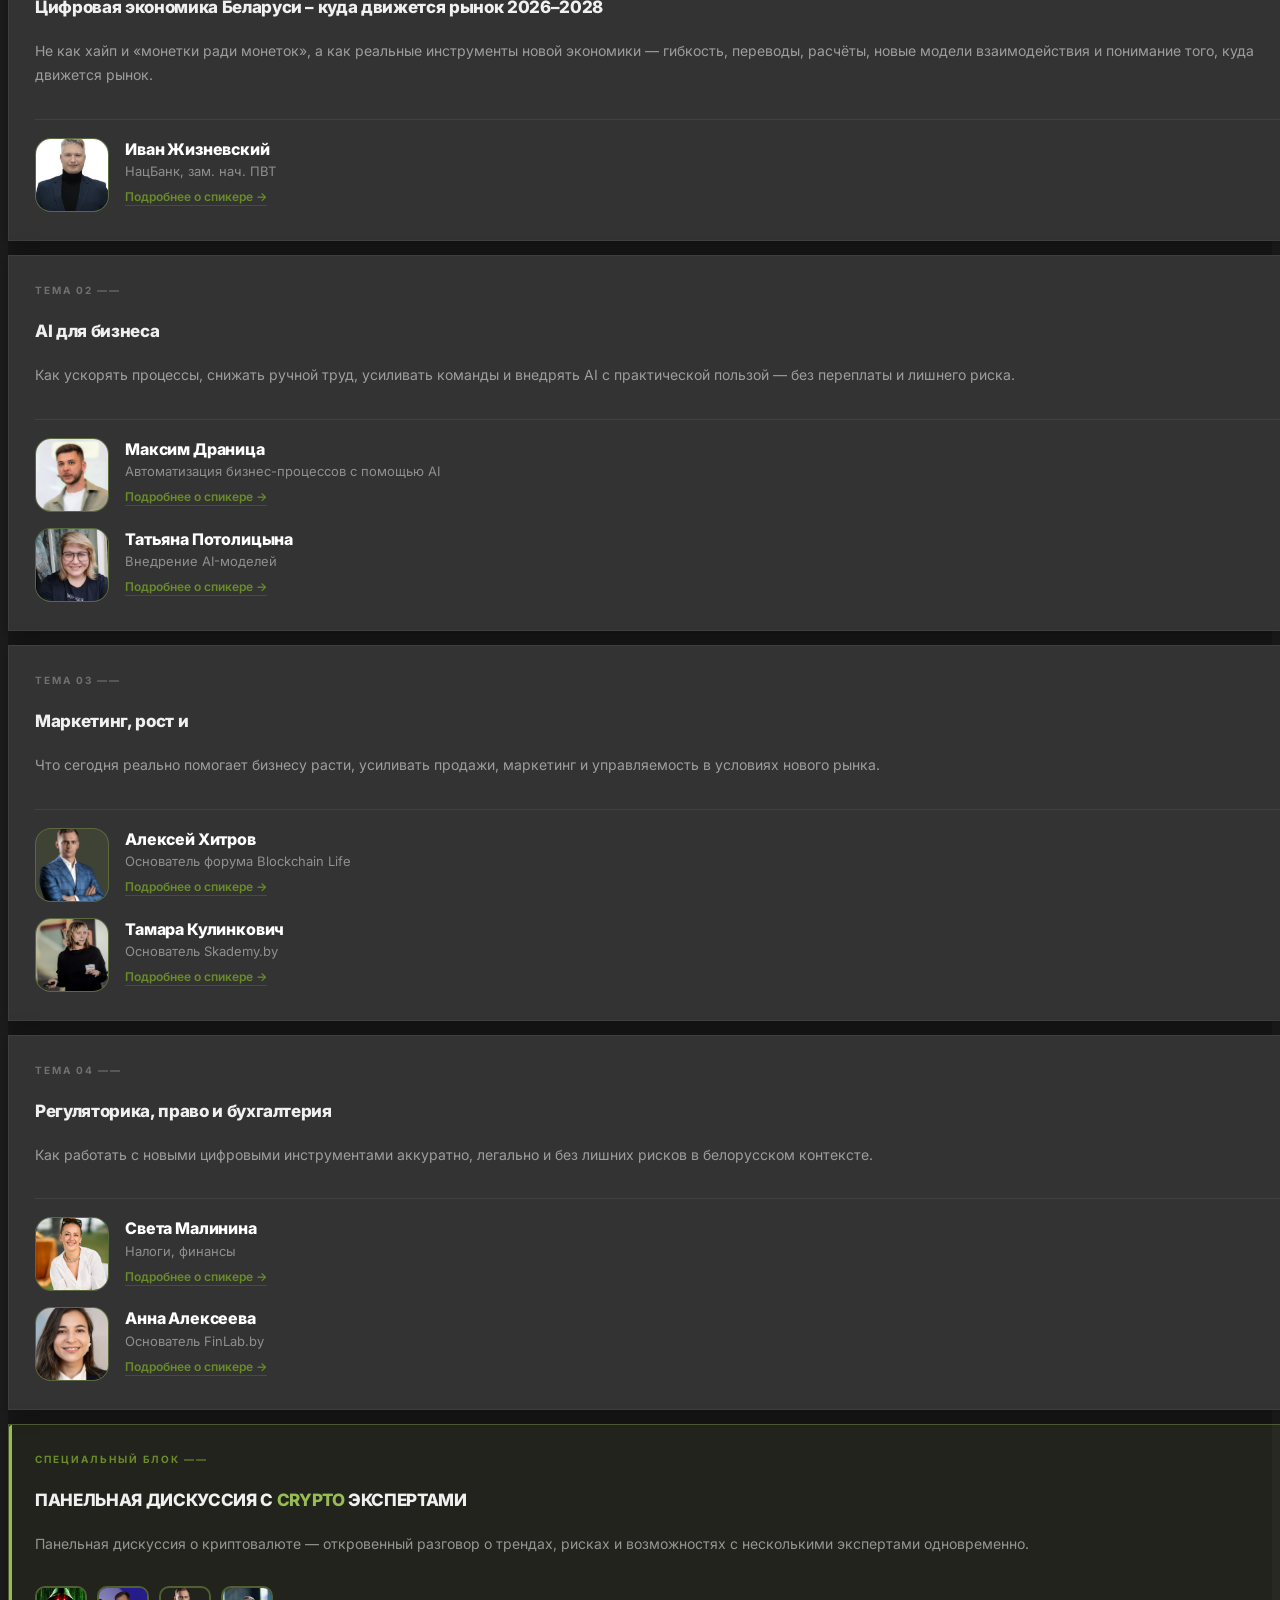
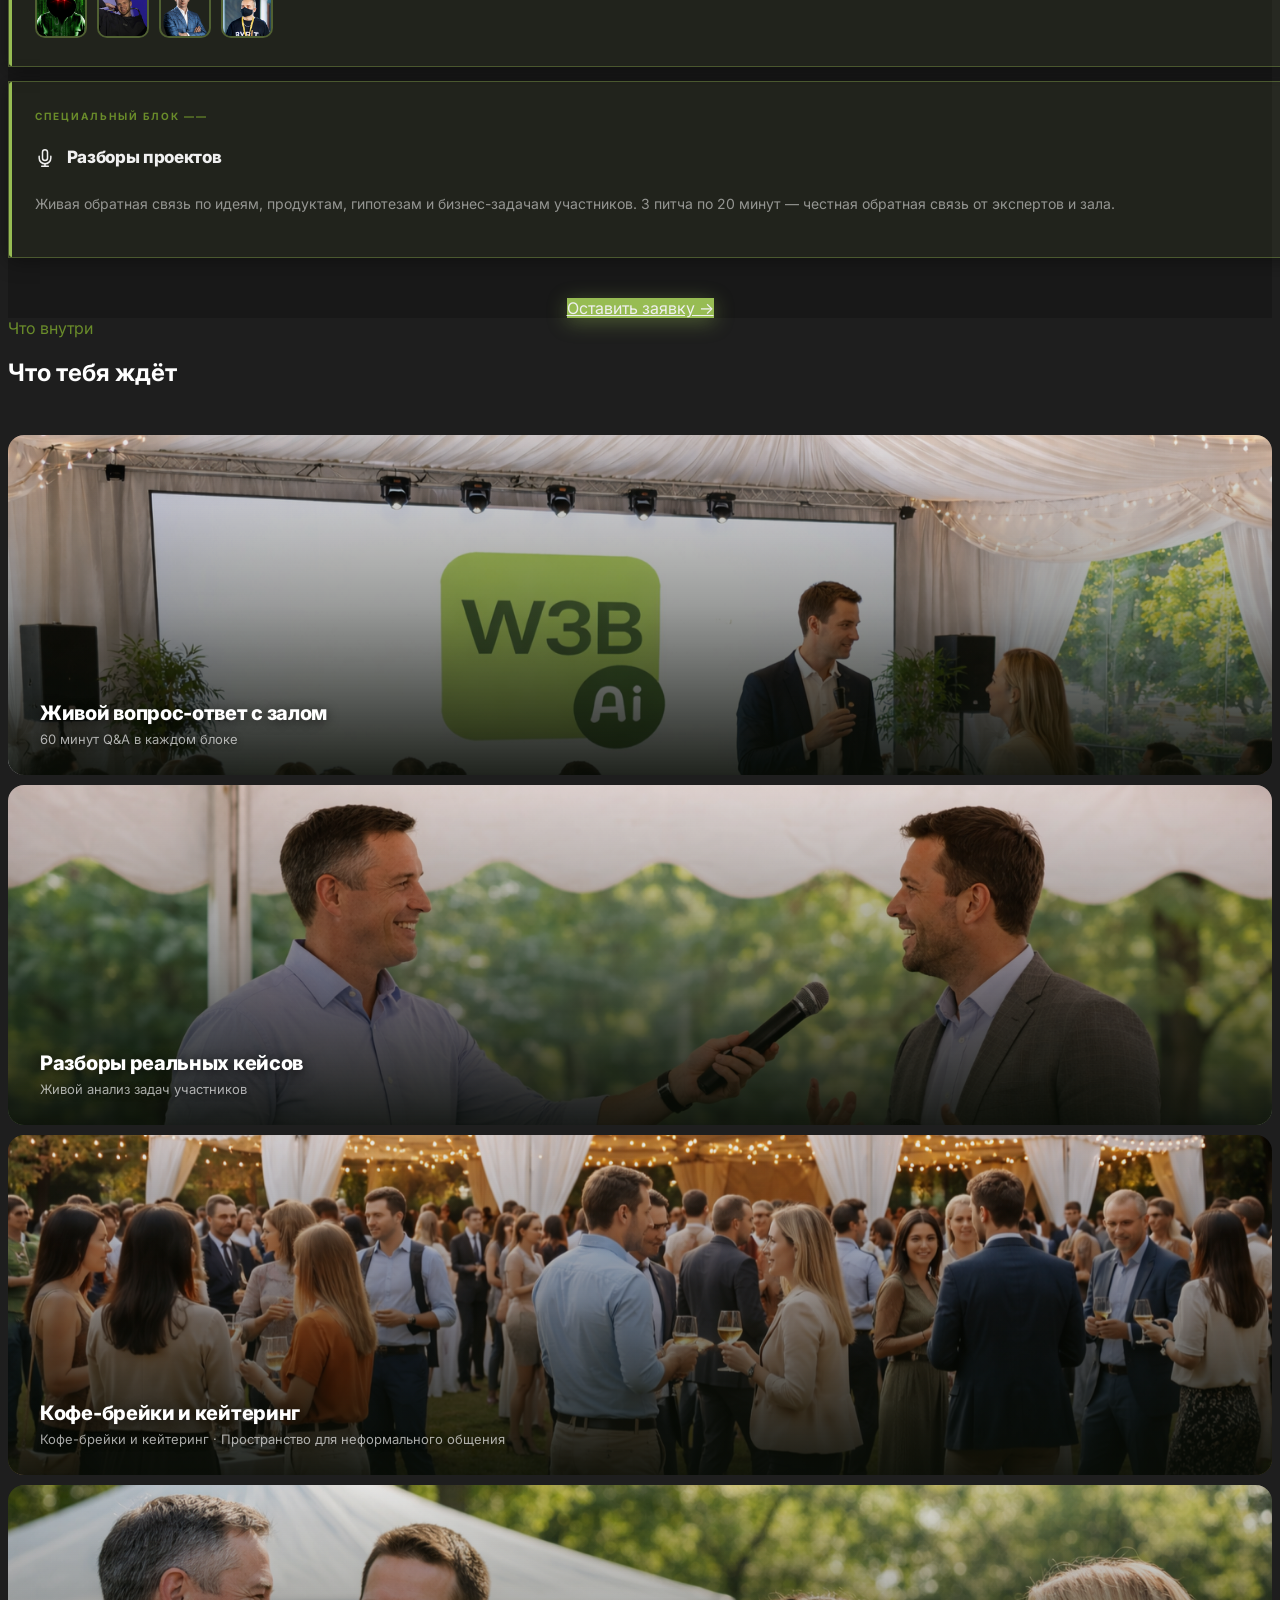
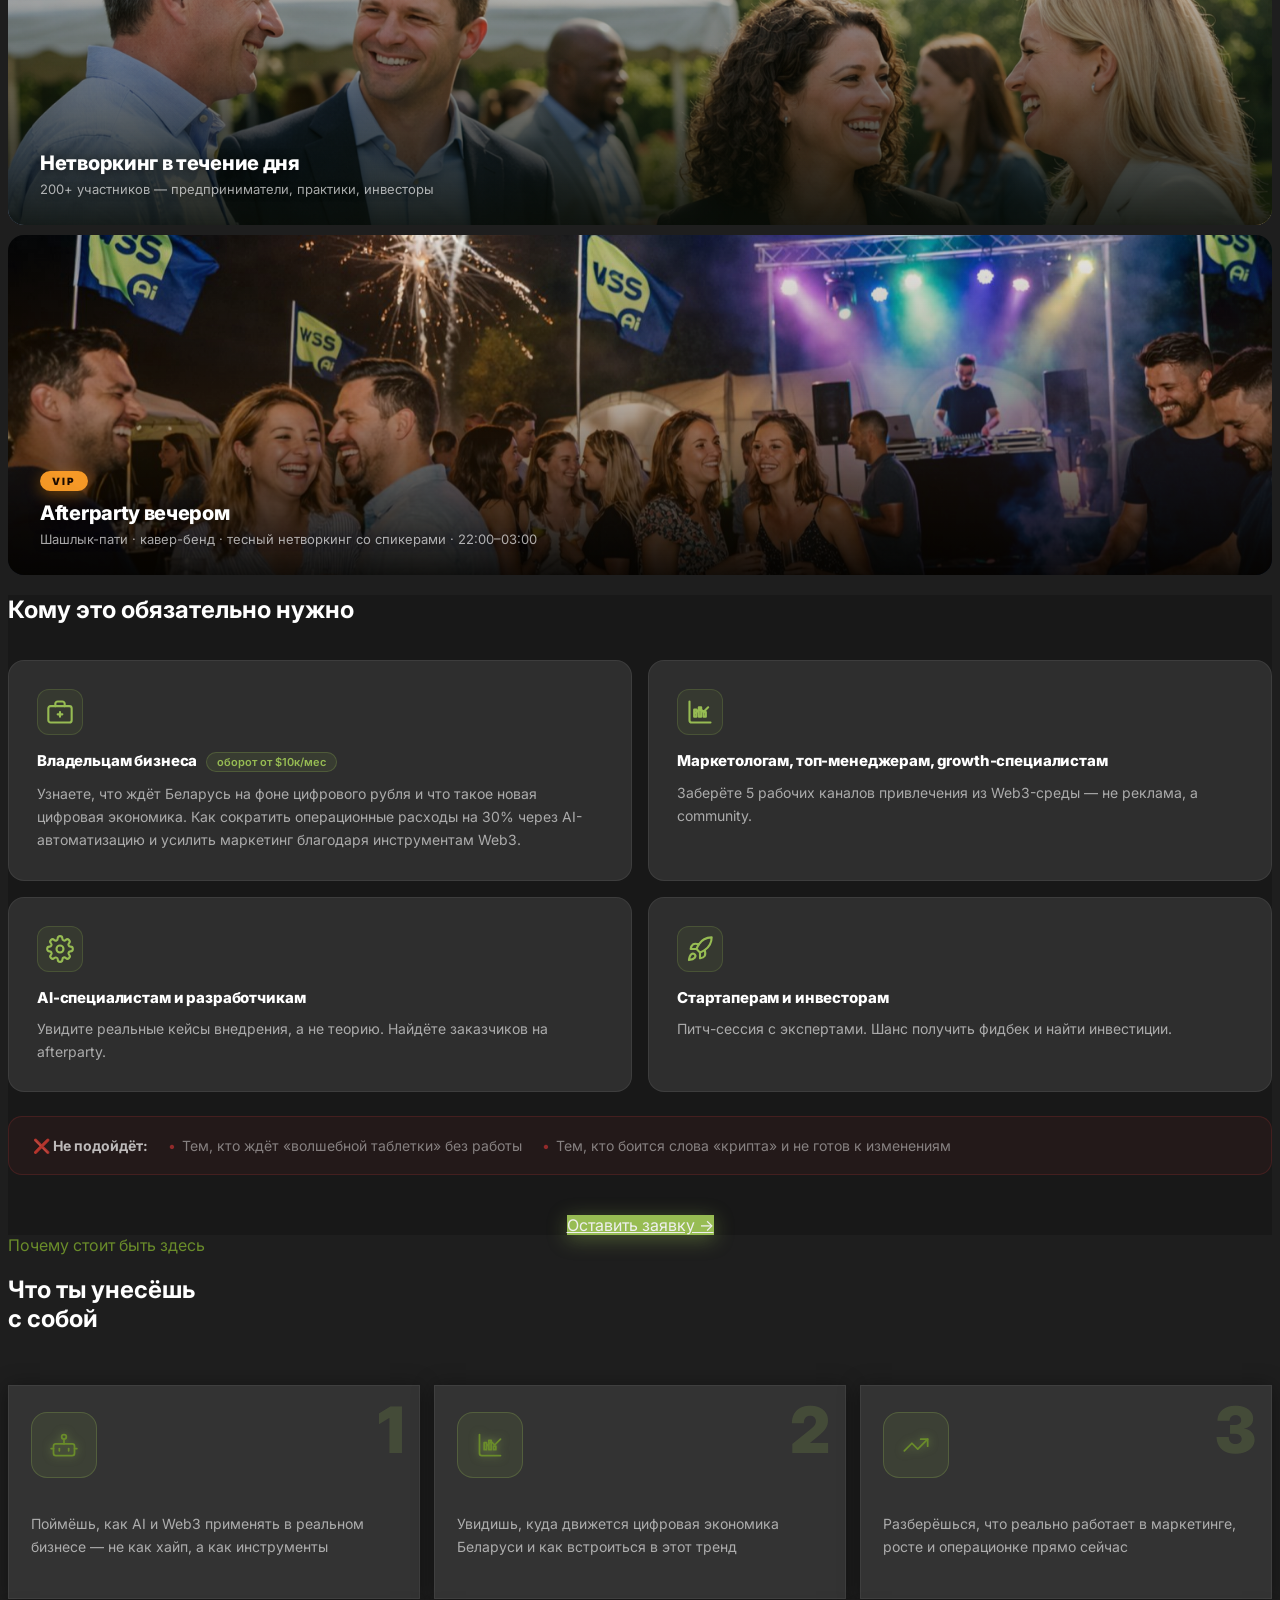
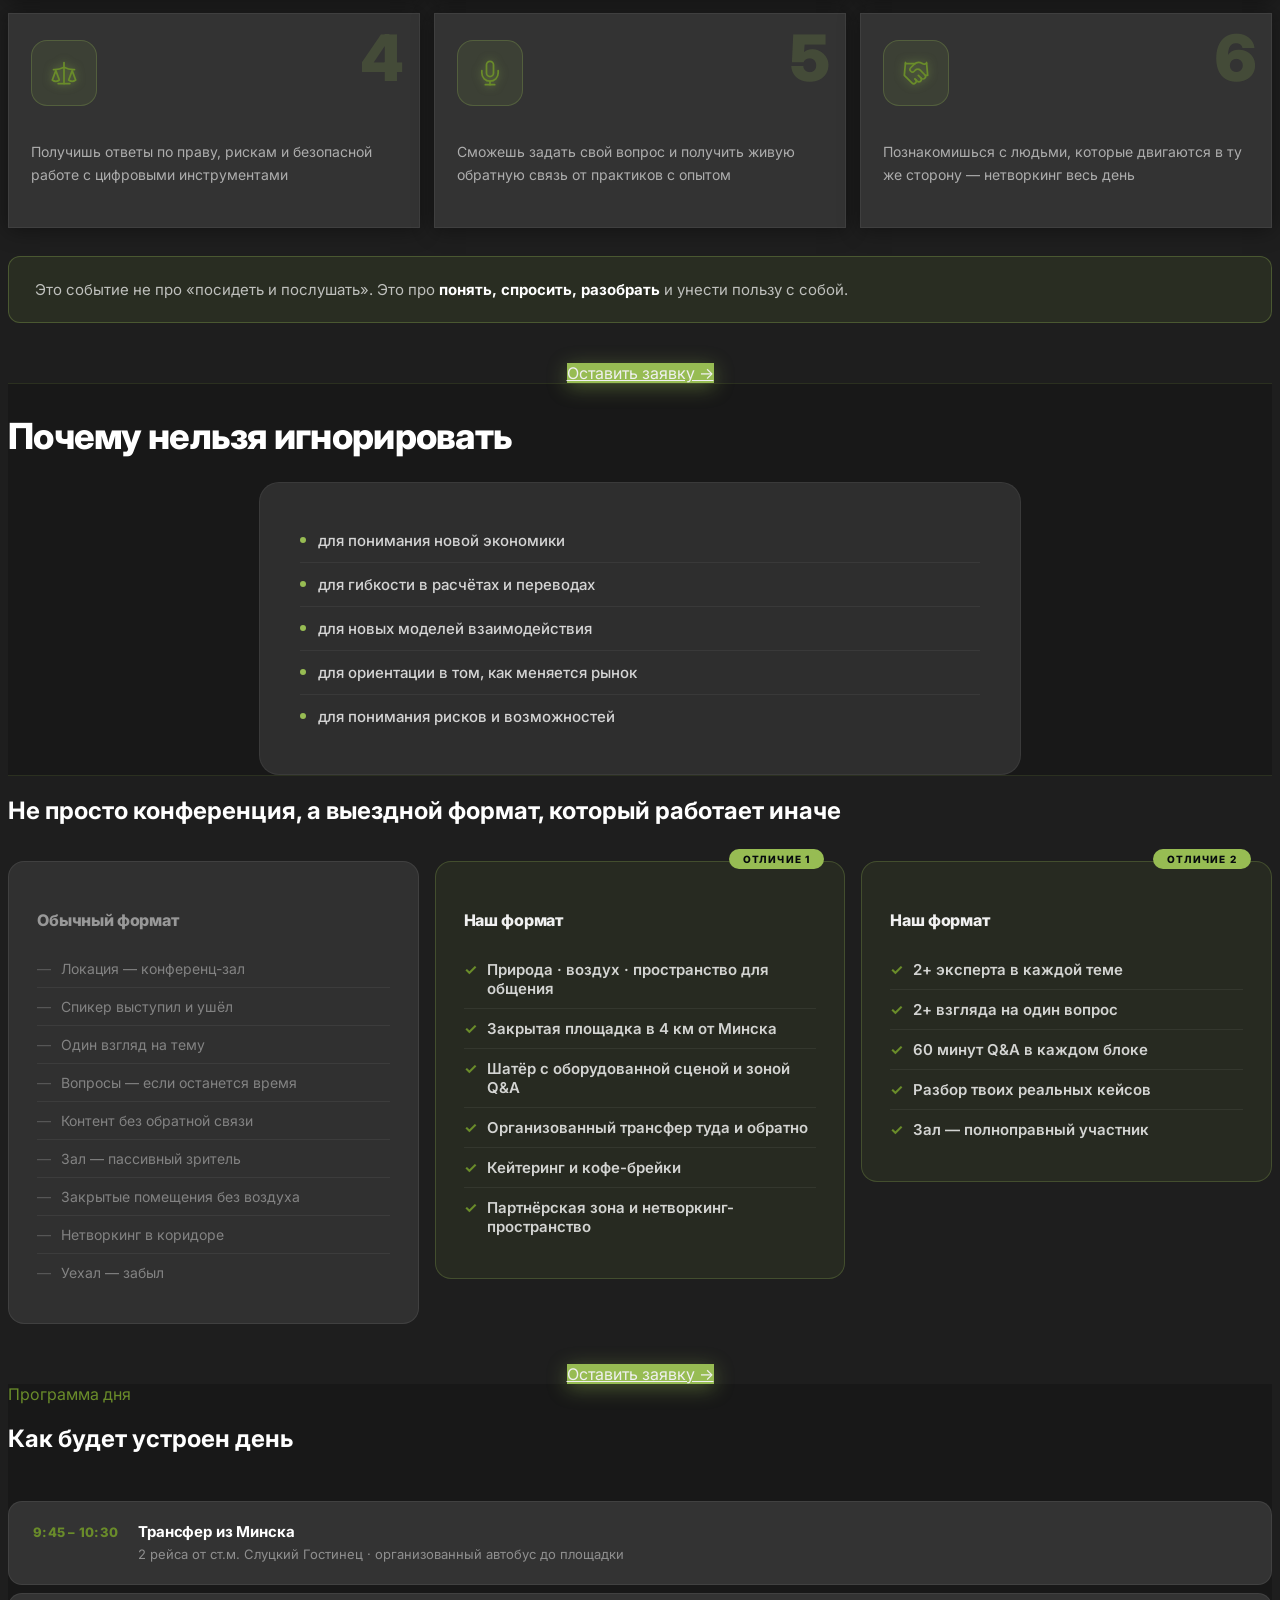
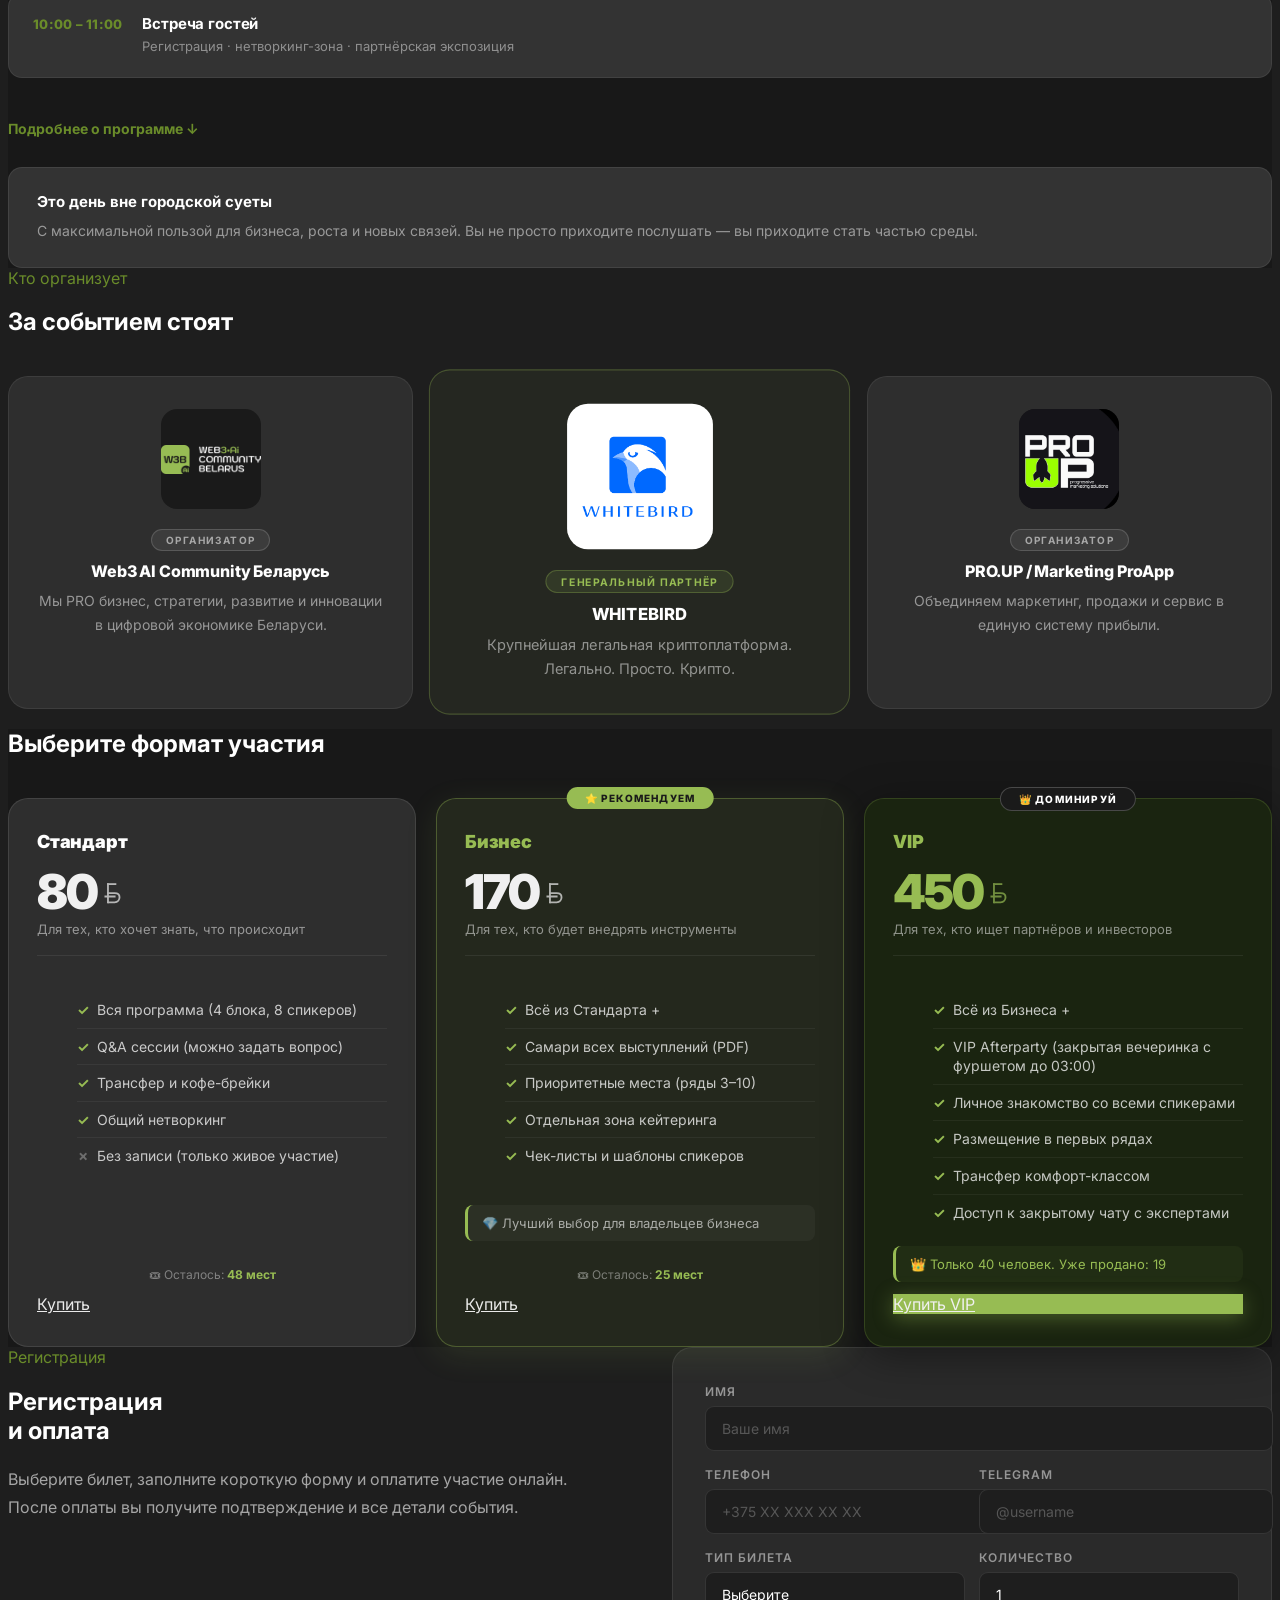
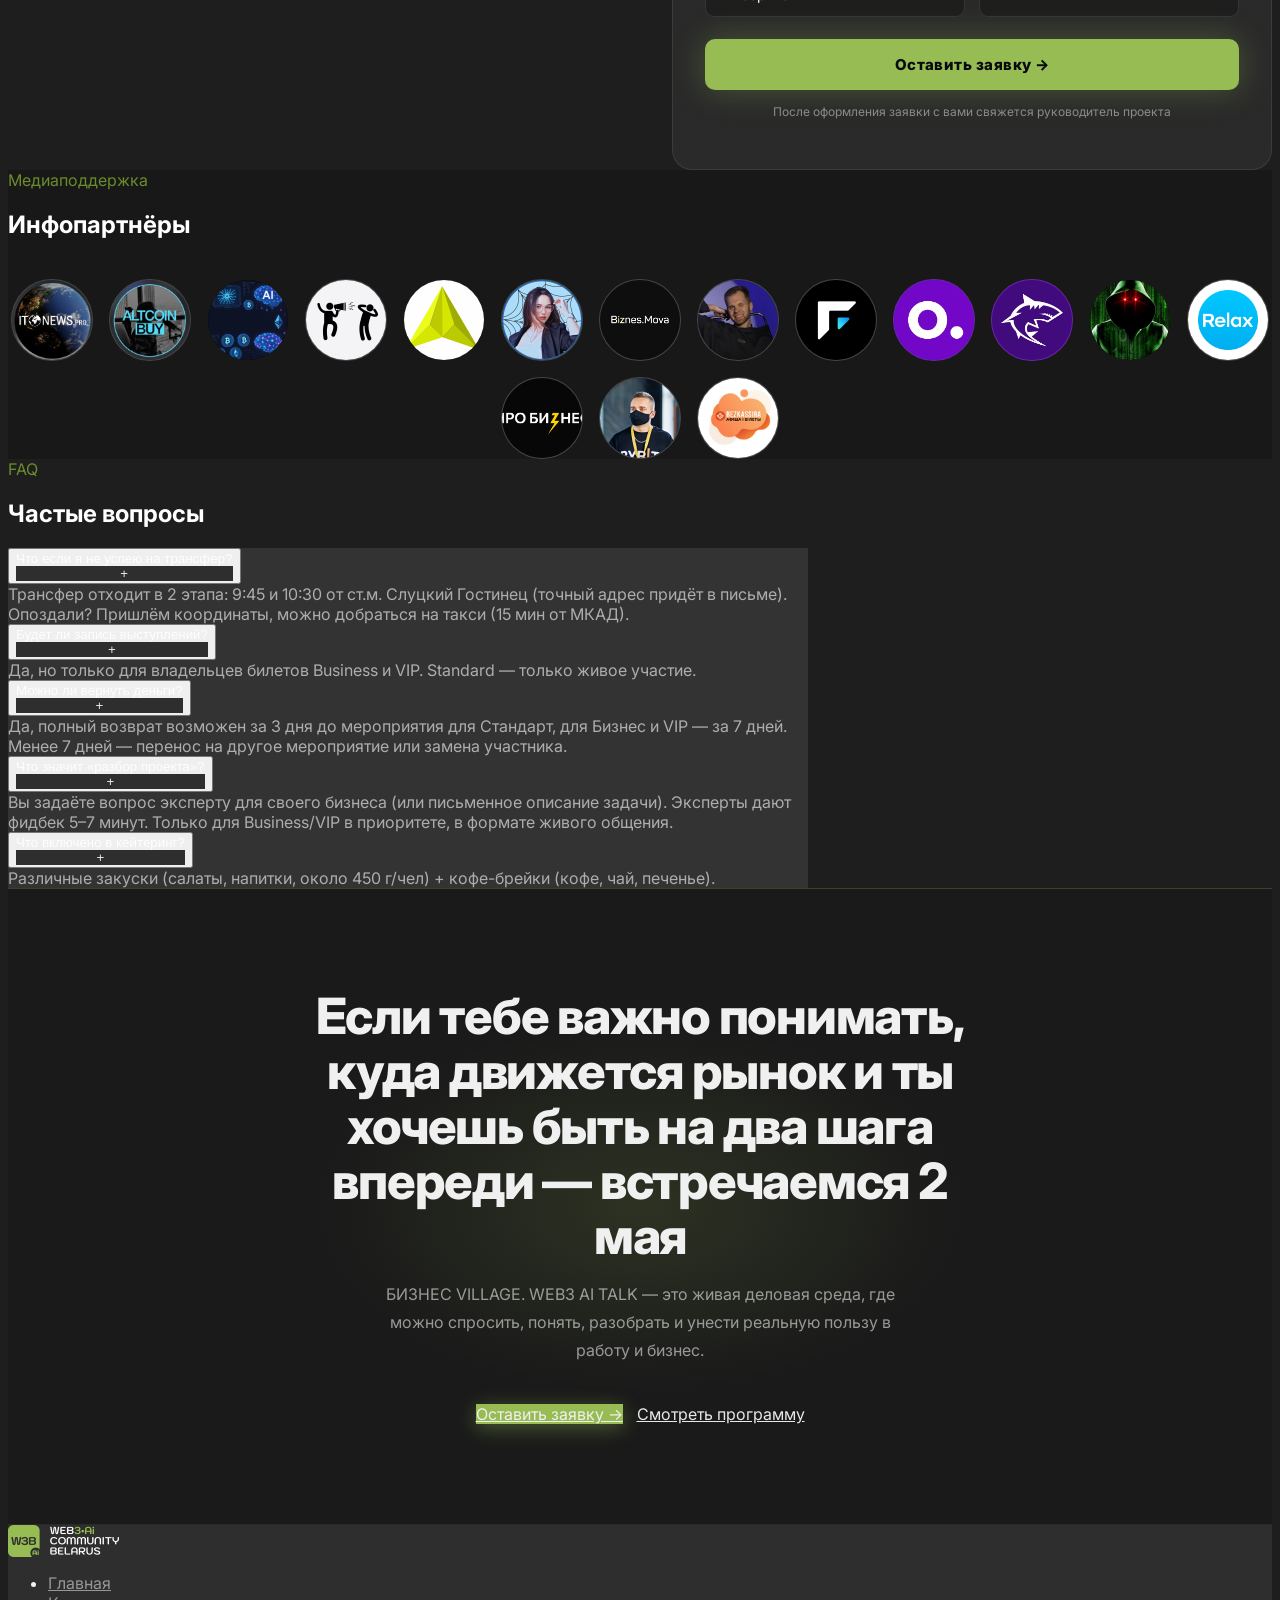
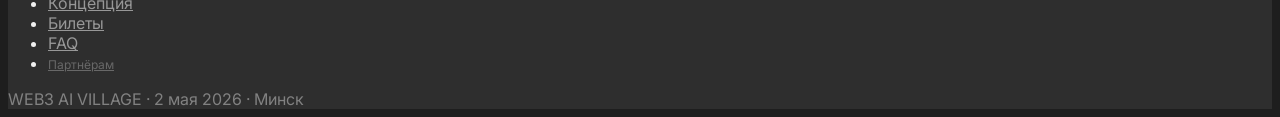
==== commit 1c682892: "event-web3-village.html" ====
--- a/event-web3-village.html
+++ b/event-web3-village.html
@@ -7,7 +7,7 @@
 <meta name="description" content="Выездное деловое событие. Web3, AI, цифровая экономика, маркетинг, регуляторика. 2 мая 2026, Комарово Village, 4 км от Минска. 200+ участников, 8 экспертов.">
 <link rel="preconnect" href="https://fonts.googleapis.com">
 <link href="https://fonts.googleapis.com/css2?family=Inter:wght@300;400;500;600;700;800;900&display=swap" rel="stylesheet">
-<link rel="stylesheet" href="style.css">
+
 <style>
 
 /* ══════════════════════════════════════
@@ -776,7 +776,7 @@
   content: '';
   width: 6px;
   height: 6px;
-  border-radius: 50%;
+  border-radius: 16px;
   background: #97BC53;
   flex-shrink: 0;
 }
@@ -865,7 +865,7 @@
 }
 .tl-dot {
   width: 44px; height: 44px; flex-shrink: 0;
-  border-radius: 50%;
+  border-radius: 16px;
   background: #FFFFFF;
   border: 1px solid rgba(0,0,0,0.12);
   display: flex; align-items: center; justify-content: center;
@@ -1209,6 +1209,11 @@
   padding: 4px 14px;
   margin-bottom: 10px;
 }
+.org-badge--grey {
+  color: rgba(255,255,255,0.55);
+  background: rgba(255,255,255,0.07);
+  border-color: rgba(255,255,255,0.15);
+}
 
 /* ══════════════════════
    FINAL CTA
@@ -1354,7 +1359,7 @@
   align-items: center;
   justify-content: center;
   background: rgba(151,188,83,0.1);
-  border-radius: 50%;
+  border-radius: 16px;
   border: 1px solid rgba(151,188,83,0.25);
 }
 .prog-block.open .prog-arrow { transform: rotate(180deg); }
@@ -1386,7 +1391,7 @@
 .prog-avatar {
   width: 68px;
   height: 68px;
-  border-radius: 50%;
+  border-radius: 14px;
   background: rgba(151,188,83,0.1);
   border: 1px solid rgba(151,188,83,0.3);
   display: flex;
@@ -1500,7 +1505,7 @@
 .headliner-photo {
   width: 110px;
   height: 110px;
-  border-radius: 50%;
+  border-radius: 20px;
   background: rgba(151,188,83,0.08);
   border: 2px solid rgba(151,188,83,0.25);
   display: flex;
@@ -1672,7 +1677,7 @@
 .topic-avatar {
   width: 72px;
   height: 72px;
-  border-radius: 50%;
+  border-radius: 16px;
   background: rgba(151,188,83,0.12);
   border: 1px solid rgba(151,188,83,0.3);
   display: flex;
@@ -1726,6 +1731,154 @@
 .topic-speaker-btn:hover {
   color: #97BC53;
   border-
+}
+
+/* ══════════════════════════════
+   EXPERTS SINGLE ROW
+══════════════════════════════ */
+.experts-section {
+  margin: 40px 0 48px;
+}
+
+.experts-row {
+  display: flex;
+  justify-content: center;
+  align-items: flex-end; /* выравнивание по низу — крупные "возвышаются" */
+  gap: 12px;
+  flex-wrap: wrap;
+}
+
+.expert-card {
+  display: flex;
+  flex-direction: column;
+  align-items: center;
+  text-align: center;
+}
+
+/* TIER 1 — крупные */
+.expert-photo-t1 {
+  width: 120px;
+  height: 120px;
+  border-radius: 16px;
+  border: 2.5px solid rgba(151,188,83,0.6);
+  box-shadow: 0 0 0 5px rgba(151,188,83,0.12);
+  overflow: hidden;
+  margin-bottom: 12px;
+  flex-shrink: 0;
+  background: rgba(151,188,83,0.08);
+  transition: border-color 0.2s, box-shadow 0.2s;
+}
+.expert-t1:hover .expert-photo-t1 {
+  border-color: #97BC53;
+  box-shadow: 0 0 0 5px rgba(151,188,83,0.22);
+}
+.expert-photo-t1 img { width: 100%; height: 100%; object-fit: cover; }
+
+.expert-name-t1 {
+  font-family: 'Inter', sans-serif;
+  font-size: 15px;
+  font-weight: 800;
+  color: #FFFFFF;
+  letter-spacing: -0.01em;
+  margin-bottom: 3px;
+}
+
+/* TIER 2 — средние */
+.expert-photo-t2 {
+  width: 96px;
+  height: 96px;
+  border-radius: 16px;
+  border: 2px solid rgba(151,188,83,0.4);
+  box-shadow: 0 0 0 4px rgba(151,188,83,0.08);
+  overflow: hidden;
+  margin-bottom: 10px;
+  flex-shrink: 0;
+  background: rgba(151,188,83,0.08);
+  transition: border-color 0.2s, box-shadow 0.2s;
+}
+.expert-t2:hover .expert-photo-t2 {
+  border-color: #97BC53;
+  box-shadow: 0 0 0 4px rgba(151,188,83,0.16);
+}
+.expert-photo-t2 img { width: 100%; height: 100%; object-fit: cover; }
+
+.expert-name-t2 {
+  font-family: 'Inter', sans-serif;
+  font-size: 13px;
+  font-weight: 700;
+  color: #FFFFFF;
+  letter-spacing: -0.01em;
+  margin-bottom: 3px;
+}
+
+/* TIER 3 — остальные */
+.expert-photo-t3 {
+  width: 76px;
+  height: 76px;
+  border-radius: 16px;
+  border: 2px solid rgba(255,255,255,0.12);
+  overflow: hidden;
+  margin-bottom: 9px;
+  flex-shrink: 0;
+  background: rgba(255,255,255,0.05);
+  transition: border-color 0.2s;
+}
+.expert-t3:hover .expert-photo-t3 {
+  border-color: rgba(151,188,83,0.4);
+}
+.expert-photo-t3 img { width: 100%; height: 100%; object-fit: cover; }
+
+.expert-name-t3 {
+  font-family: 'Inter', sans-serif;
+  font-size: 12px;
+  font-weight: 600;
+  color: rgba(255,255,255,0.85);
+  letter-spacing: -0.01em;
+  margin-bottom: 3px;
+}
+
+/* Общий role */
+.expert-role {
+  font-size: 11px;
+  color: rgba(255,255,255,0.4);
+  line-height: 1.4;
+  max-width: 110px;
+}
+.expert-t1 .expert-role { max-width: 130px; font-size: 12px; }
+.expert-t2 .expert-role { max-width: 120px; }
+
+.sec-cta {
+  margin-top: 40px;
+  display: flex;
+  justify-content: center;
+}
+
+.experts-note {
+  text-align: center;
+  font-size: 12px;
+  color: rgba(255,255,255,0.28);
+  font-style: italic;
+  margin-top: 20px;
+  letter-spacing: 0.02em;
+}
+
+@media (max-width: 768px) {
+  .experts-row { gap: 10px; }
+  .expert-photo-t1 { width: 86px; height: 86px; }
+  .expert-photo-t2 { width: 72px; height: 72px; }
+  .expert-photo-t3 { width: 60px; height: 60px; }
+  .expert-name-t1 { font-size: 13px; }
+  .expert-name-t2 { font-size: 12px; }
+  .expert-name-t3 { font-size: 11px; }
+  .expert-role { font-size: 10px; max-width: 80px !important; }
+}
+
+@media (max-width: 480px) {
+  .experts-row { gap: 8px; }
+  .expert-photo-t1 { width: 70px; height: 70px; }
+  .expert-photo-t2 { width: 60px; height: 60px; }
+  .expert-photo-t3 { width: 50px; height: 50px; }
+  .expert-role { display: none; }
 }
 
 .ev-page::after { display: none; }
@@ -1786,7 +1939,7 @@
 .panel-avatar {
   width: 48px;
   height: 48px;
-  border-radius: 50%;
+  border-radius: 10px;
   overflow: hidden;
   border: 2px solid rgba(151,188,83,0.4);
   flex-shrink: 0;
@@ -1960,6 +2113,64 @@
   <span class="s-label">Ключевые темы дня</span>
   <h2 class="s-title">4 темы · 8 экспертов</h2>
   <p class="s-sub">Не слайды ради слайдов. Каждая тема — живой диалог с залом.</p>
+
+  <!-- Эксперты мероприятия -->
+  <div class="experts-section">
+    <div class="headliners-label">Эксперты мероприятия</div>
+
+    <div class="experts-row">
+      <!-- Tier 3 -->
+      <div class="expert-card expert-t3">
+        <div class="expert-photo expert-photo-t3"><img src="potolitsyna.jpg" alt="Татьяна Потолицына"></div>
+        <div class="expert-name expert-name-t3">Татьяна Потолицына</div>
+        <div class="expert-role">Внедрение AI-моделей</div>
+      </div>
+      <!-- Tier 3 -->
+      <div class="expert-card expert-t3">
+        <div class="expert-photo expert-photo-t3"><img src="teplyakov.jpg" alt="Андрей Тепляков"></div>
+        <div class="expert-name expert-name-t3">Андрей Тепляков</div>
+        <div class="expert-role">W3B-Ai, PRO.UP</div>
+      </div>
+      <!-- Tier 2 -->
+      <div class="expert-card expert-t2">
+        <div class="expert-photo expert-photo-t2"><img src="kulinkovich.jpg" alt="Тамара Кулинкович"></div>
+        <div class="expert-name expert-name-t2">Тамара Кулинкович</div>
+        <div class="expert-role">Основатель Skademy.by</div>
+      </div>
+      <!-- Tier 1 -->
+      <div class="expert-card expert-t1">
+        <div class="expert-photo expert-photo-t1"><img src="zhiznevsky.jpg" alt="Иван Жизневский"></div>
+        <div class="expert-name expert-name-t1">Иван Жизневский</div>
+        <div class="expert-role">НацБанк, зам. нач. ПВТ</div>
+      </div>
+      <!-- Tier 1 -->
+      <div class="expert-card expert-t1">
+        <div class="expert-photo expert-photo-t1"><img src="khitrov1.png" alt="Алексей Хитров" style="object-position: center 15%;"></div>
+        <div class="expert-name expert-name-t1">Алексей Хитров</div>
+        <div class="expert-role">Основатель форума Blockchain Life</div>
+      </div>
+      <!-- Tier 2 -->
+      <div class="expert-card expert-t2">
+        <div class="expert-photo expert-photo-t2"><img src="dranitsa.jpg" alt="Максим Драница"></div>
+        <div class="expert-name expert-name-t2">Максим Драница</div>
+        <div class="expert-role">Автоматизация бизнес-процессов с AI</div>
+      </div>
+      <!-- Tier 3 -->
+      <div class="expert-card expert-t3">
+        <div class="expert-photo expert-photo-t3"><img src="malinina.jpg" alt="Света Малинина" style="object-position: center 20%;"></div>
+        <div class="expert-name expert-name-t3">Света Малинина</div>
+        <div class="expert-role">Налоги, финансы</div>
+      </div>
+      <!-- Tier 3 -->
+      <div class="expert-card expert-t3">
+        <div class="expert-photo expert-photo-t3"><img src="alekseeva.jpg" alt="Анна Алексеева"></div>
+        <div class="expert-name expert-name-t3">Анна Алексеева</div>
+        <div class="expert-role">Основатель FinLab.by</div>
+      </div>
+    </div>
+
+    <p class="experts-note">Только практики с сильным бэкграундом и реальными кейсами</p>
+  </div>
 
   <div class="topics-grid">
     <div class="topic-card card">
@@ -2064,6 +2275,10 @@
     </div>
   </div>
 
+  <div class="sec-cta">
+    <a href="#tickets" class="btn btn-primary">Оставить заявку →</a>
+  </div>
+
 </div>
 </section>
 
@@ -2175,6 +2390,10 @@
     <div class="fw-not-title">❌ Не подойдёт:</div>
     <div class="fw-not-item">Тем, кто ждёт «волшебной таблетки» без работы</div>
     <div class="fw-not-item">Тем, кто боится слова «крипта» и не готов к изменениям</div>
+  </div>
+
+  <div class="sec-cta">
+    <a href="#tickets" class="btn btn-primary">Оставить заявку →</a>
   </div>
 
 </div>
@@ -2246,6 +2465,10 @@
   </div>
   <div class="why-note">
     Это событие не про «посидеть и послушать». Это про <strong>понять, спросить, разобрать</strong> и унести пользу с собой.
+  </div>
+
+  <div class="sec-cta">
+    <a href="#tickets" class="btn btn-primary">Оставить заявку →</a>
   </div>
 
 </div>
@@ -2320,6 +2543,10 @@
 
   </div>
 
+  <div class="sec-cta">
+    <a href="#tickets" class="btn btn-primary">Оставить заявку →</a>
+  </div>
+
 </div>
 </section>
 
@@ -2332,37 +2559,6 @@
 <div class="container">
   <span class="s-label">Программа дня</span>
   <h2 class="s-title">Как будет устроен день</h2>
-
-  <!-- Хедлайнеры -->
-  <div class="headliners-wrap">
-    <div class="headliners-label">Хедлайнеры</div>
-    <div class="headliners">
-    <div class="headliner-card">
-      <div class="headliner-photo"><img src="kulinkovich.jpg" alt="Тамара Кулинкович"></div>
-      <div class="headliner-name">Тамара Кулинкович</div>
-      <div class="headliner-role">Основатель Skademy.by</div>
-      <div class="headliner-desc">Предприниматель, эксперт по образованию и развитию бизнеса в цифровой среде</div>
-    </div>
-    <div class="headliner-card">
-      <div class="headliner-photo"><img src="zhiznevsky.jpg" alt="Иван Жизневский"></div>
-      <div class="headliner-name">Иван Жизневский</div>
-      <div class="headliner-role">НацБанк, зам. нач. ПВТ</div>
-      <div class="headliner-desc">Эксперт по регуляторике цифровой экономики и государственной политике в сфере финтех</div>
-    </div>
-    <div class="headliner-card">
-      <div class="headliner-photo"><img src="khitrov1.png" alt="Алексей Хитров" style="object-position: center 15%;"></div>
-      <div class="headliner-name">Алексей Хитров</div>
-      <div class="headliner-role">Основатель форума Blockchain Life</div>
-      <div class="headliner-desc">Один из ведущих организаторов крипто-конференций в СНГ, эксперт по Web3 и блокчейн-индустрии</div>
-    </div>
-    <div class="headliner-card">
-      <div class="headliner-photo"><img src="dranitsa.jpg" alt="Максим Драница"></div>
-      <div class="headliner-name">Максим Драница</div>
-      <div class="headliner-role">Автоматизация бизнес-процессов с AI</div>
-      <div class="headliner-desc">Эксперт по внедрению AI-решений в бизнес, практик автоматизации процессов</div>
-    </div>
-  </div><!-- /headliners -->
-  </div><!-- /headliners-wrap -->
 
   <div class="program-list">
 
@@ -2673,13 +2869,14 @@
     <!-- W3B AI Community -->
     <div class="org-card">
       <div class="org-logo-big"><img src="Logo_W3B_Ai.png" alt="W3B•AI"></div>
+      <div class="org-badge org-badge--grey">Организатор</div>
       <div class="org-name">Web3 AI Community Беларусь</div>
       <div class="org-desc">Мы PRO бизнес, стратегии, развитие и инновации в цифровой экономике Беларуси.</div>
     </div>
 
     <!-- White Bird — ЦЕНТР, крупнее -->
     <div class="org-card org-card--main">
-      <div class="org-logo-big org-logo-main"><img src="6ebbf255-c081-43d9-a1e1-7b44a380ec7c.jpeg" alt="White Bird"></div>
+      <div class="org-logo-big org-logo-main" style="background:#FFFFFF;"><img src="6ebbf255-c081-43d9-a1e1-7b44a380ec7c.jpeg" alt="White Bird"></div>
       <div class="org-badge">Генеральный партнёр</div>
       <div class="org-name">WHITEBIRD</div>
       <div class="org-desc">Крупнейшая легальная криптоплатформа. Легально. Просто. Крипто.</div>
@@ -2688,6 +2885,7 @@
     <!-- PRO.UP -->
     <div class="org-card">
       <div class="org-logo-big"><img src="IMG_0676.JPG" alt="PRO.UP"></div>
+      <div class="org-badge org-badge--grey">Организатор</div>
       <div class="org-name">PRO.UP / Marketing ProApp</div>
       <div class="org-desc">Объединяем маркетинг, продажи и сервис в единую систему прибыли.</div>
     </div>
@@ -2841,7 +3039,7 @@
   btn.textContent = 'Отправляем...';
 
   try {
-    const res = await fetch(`https://api.telegram.org/bo/sendMessage`, {
+    const res = await fetch(`https://api.telegram.org/botsendMessage`, {
       method: 'POST',
       headers: { 'Content-Type': 'application/json' },
       body: JSON.stringify({ chat_id: '-5276790007', text, parse_mode: 'HTML' })
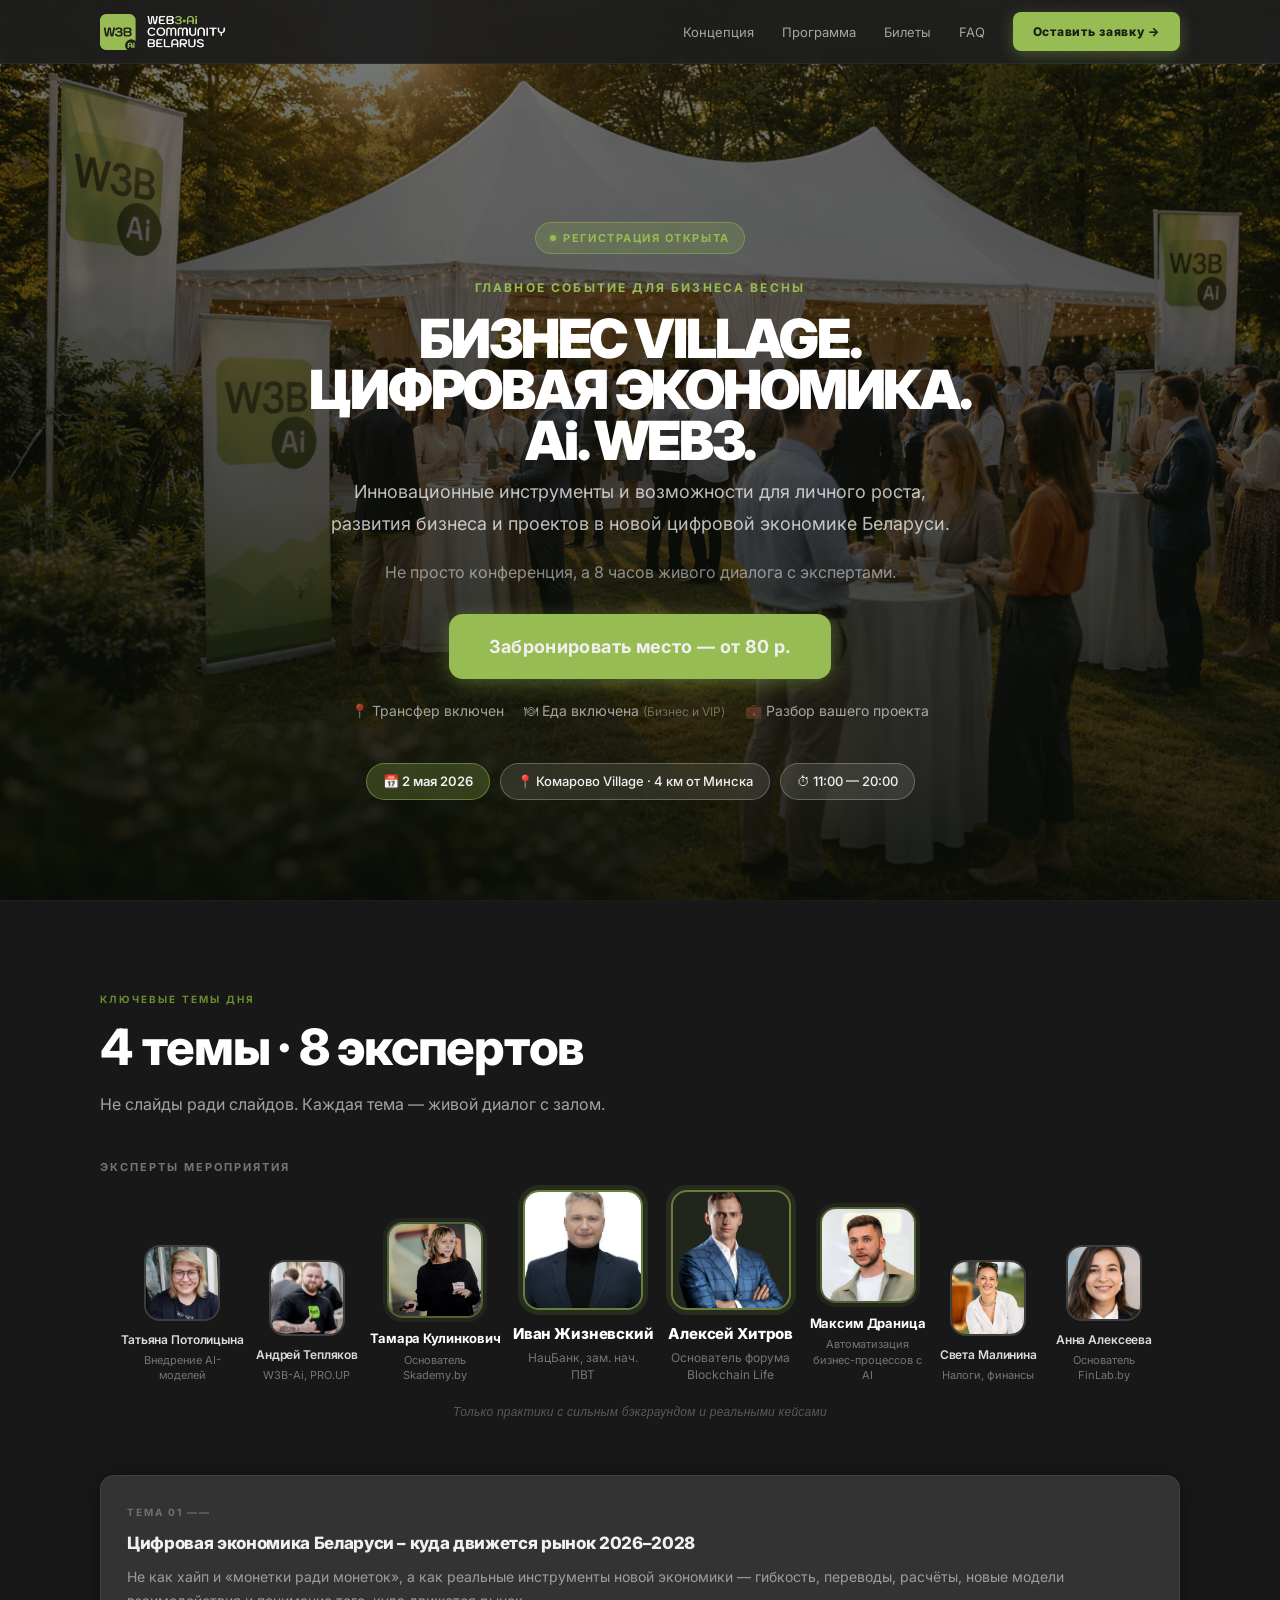
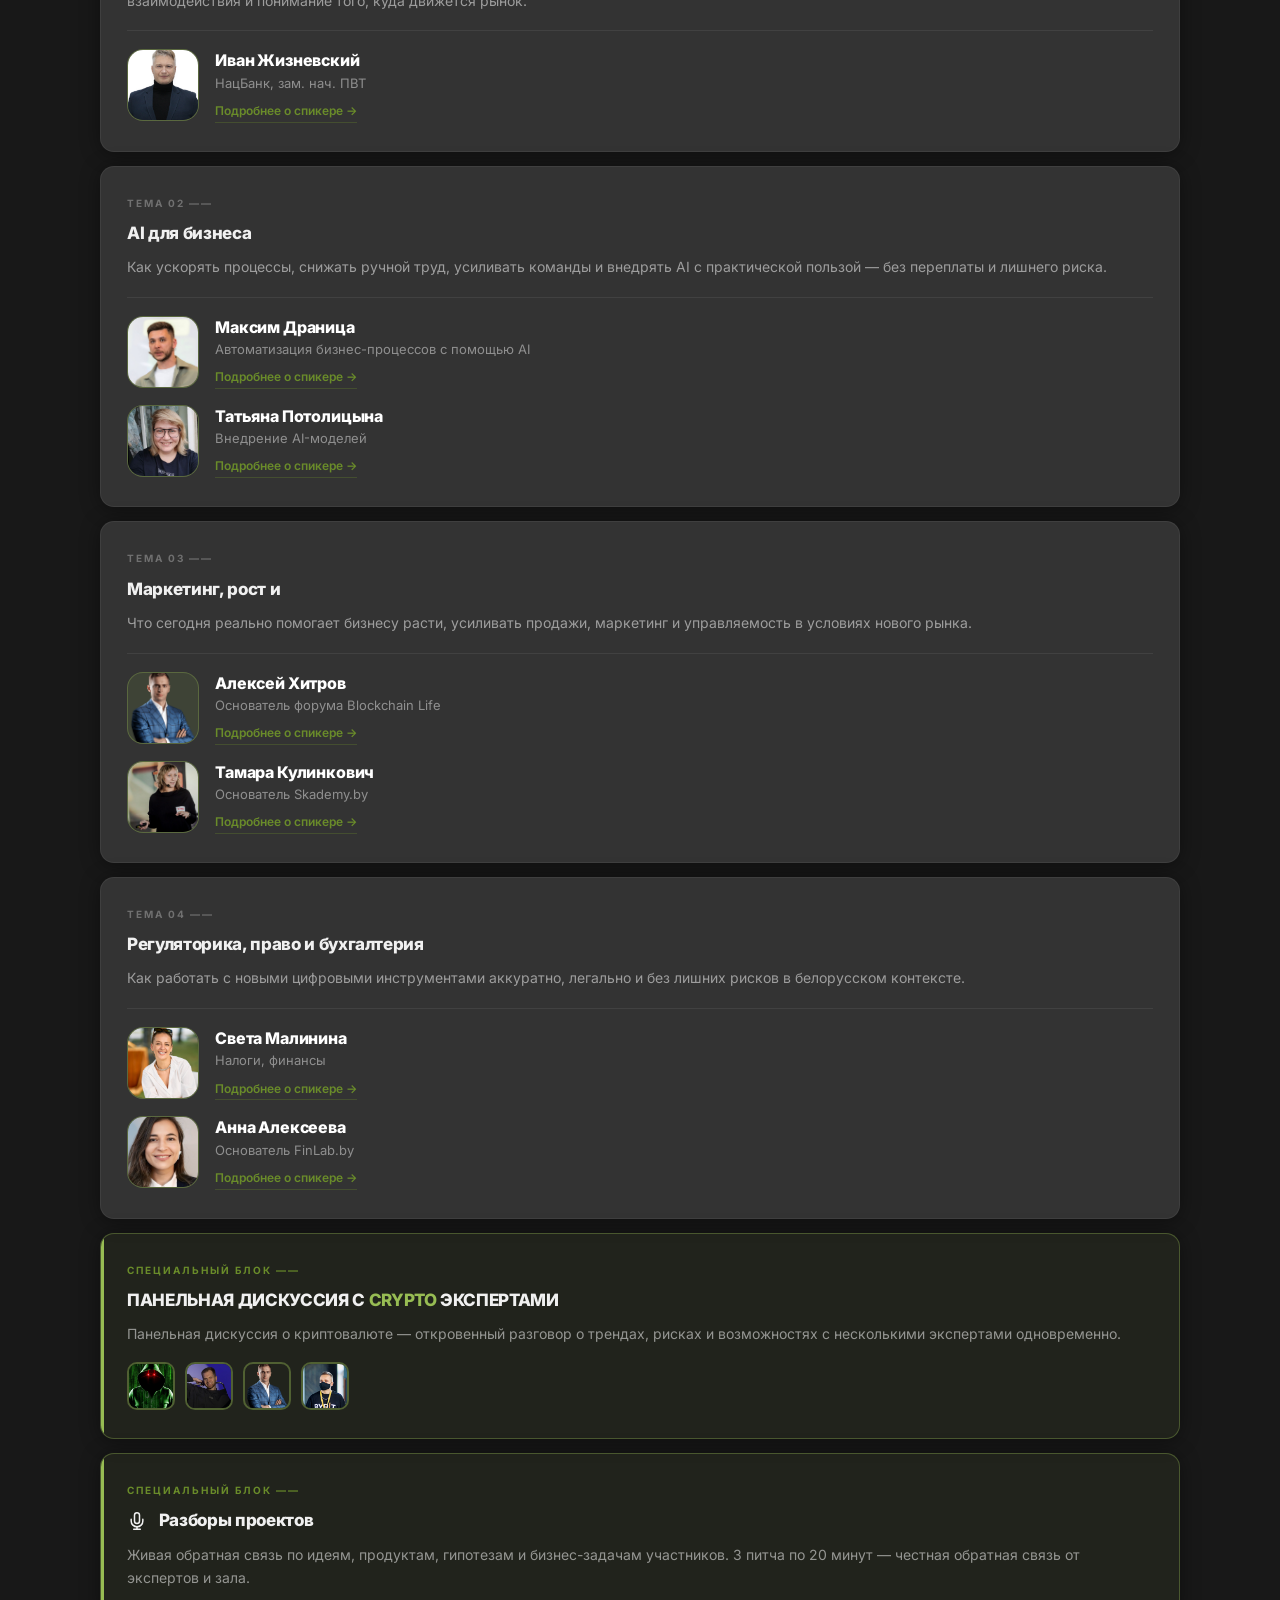
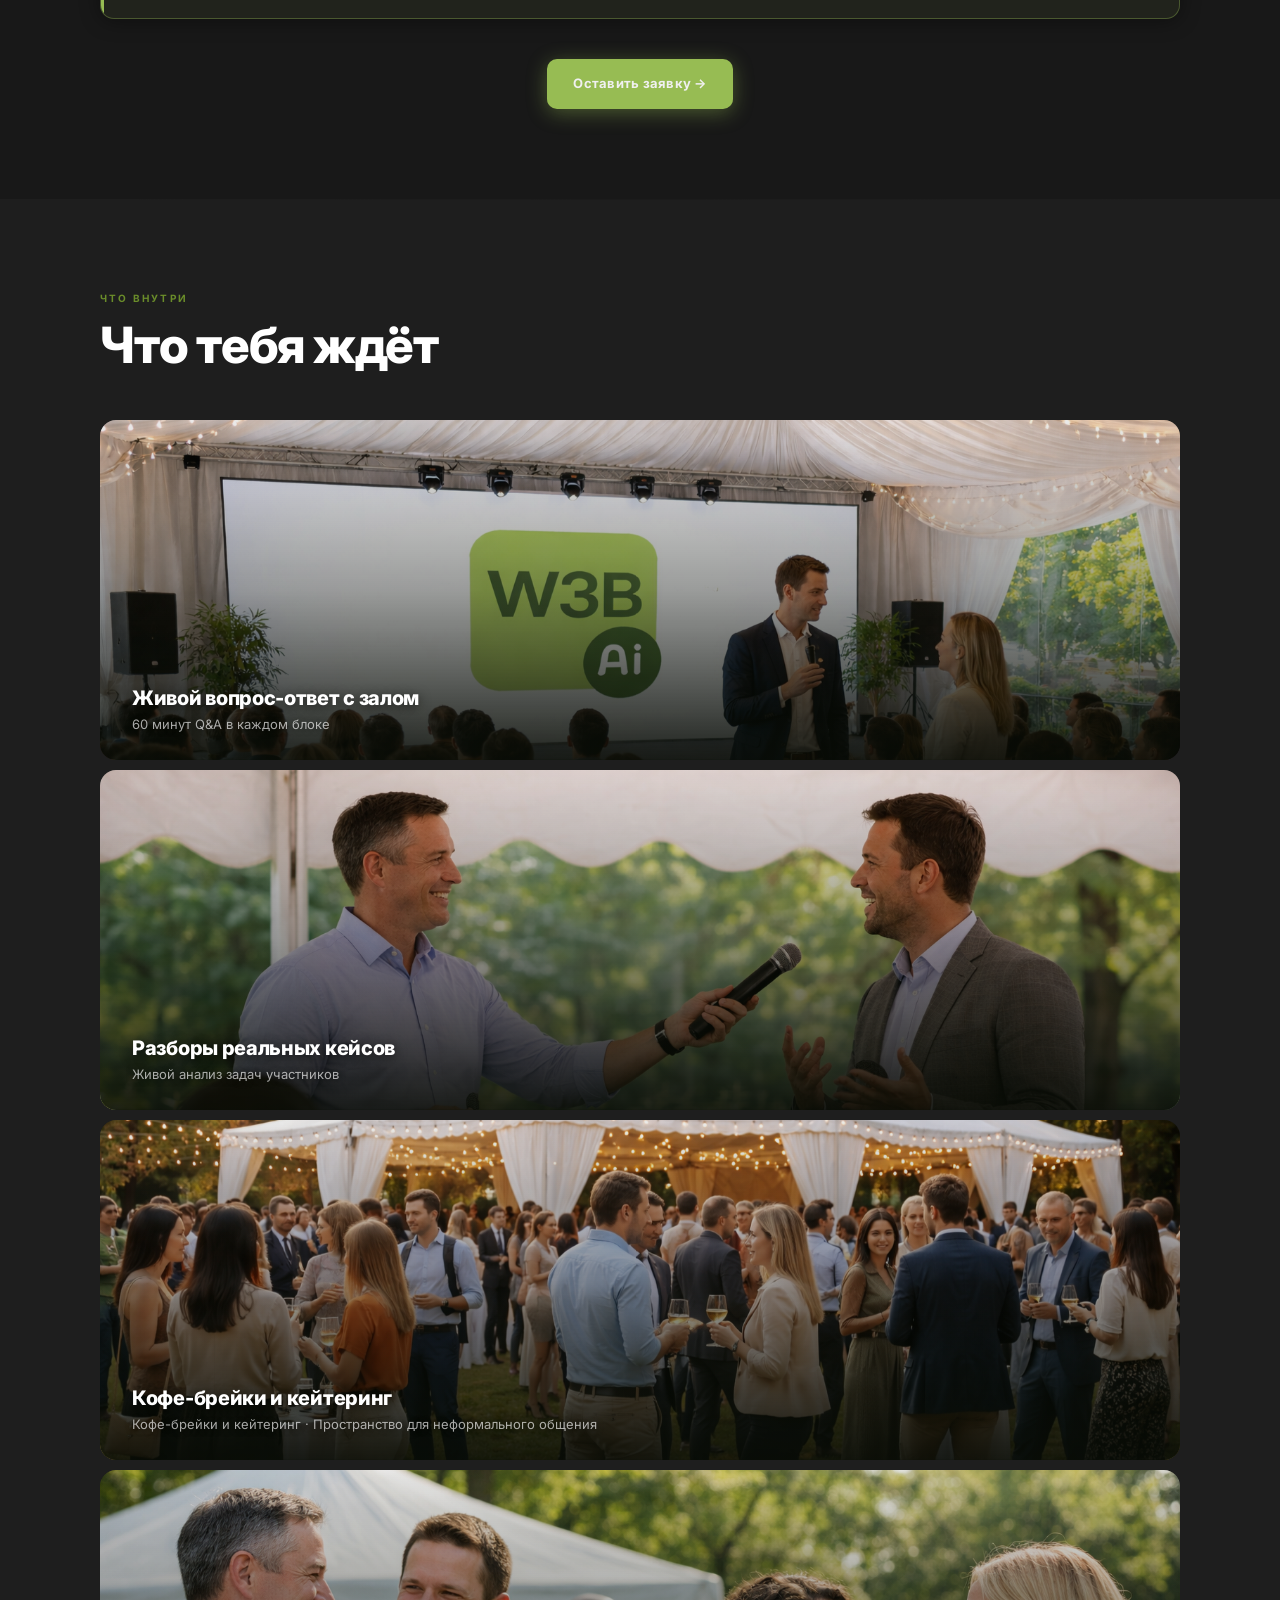
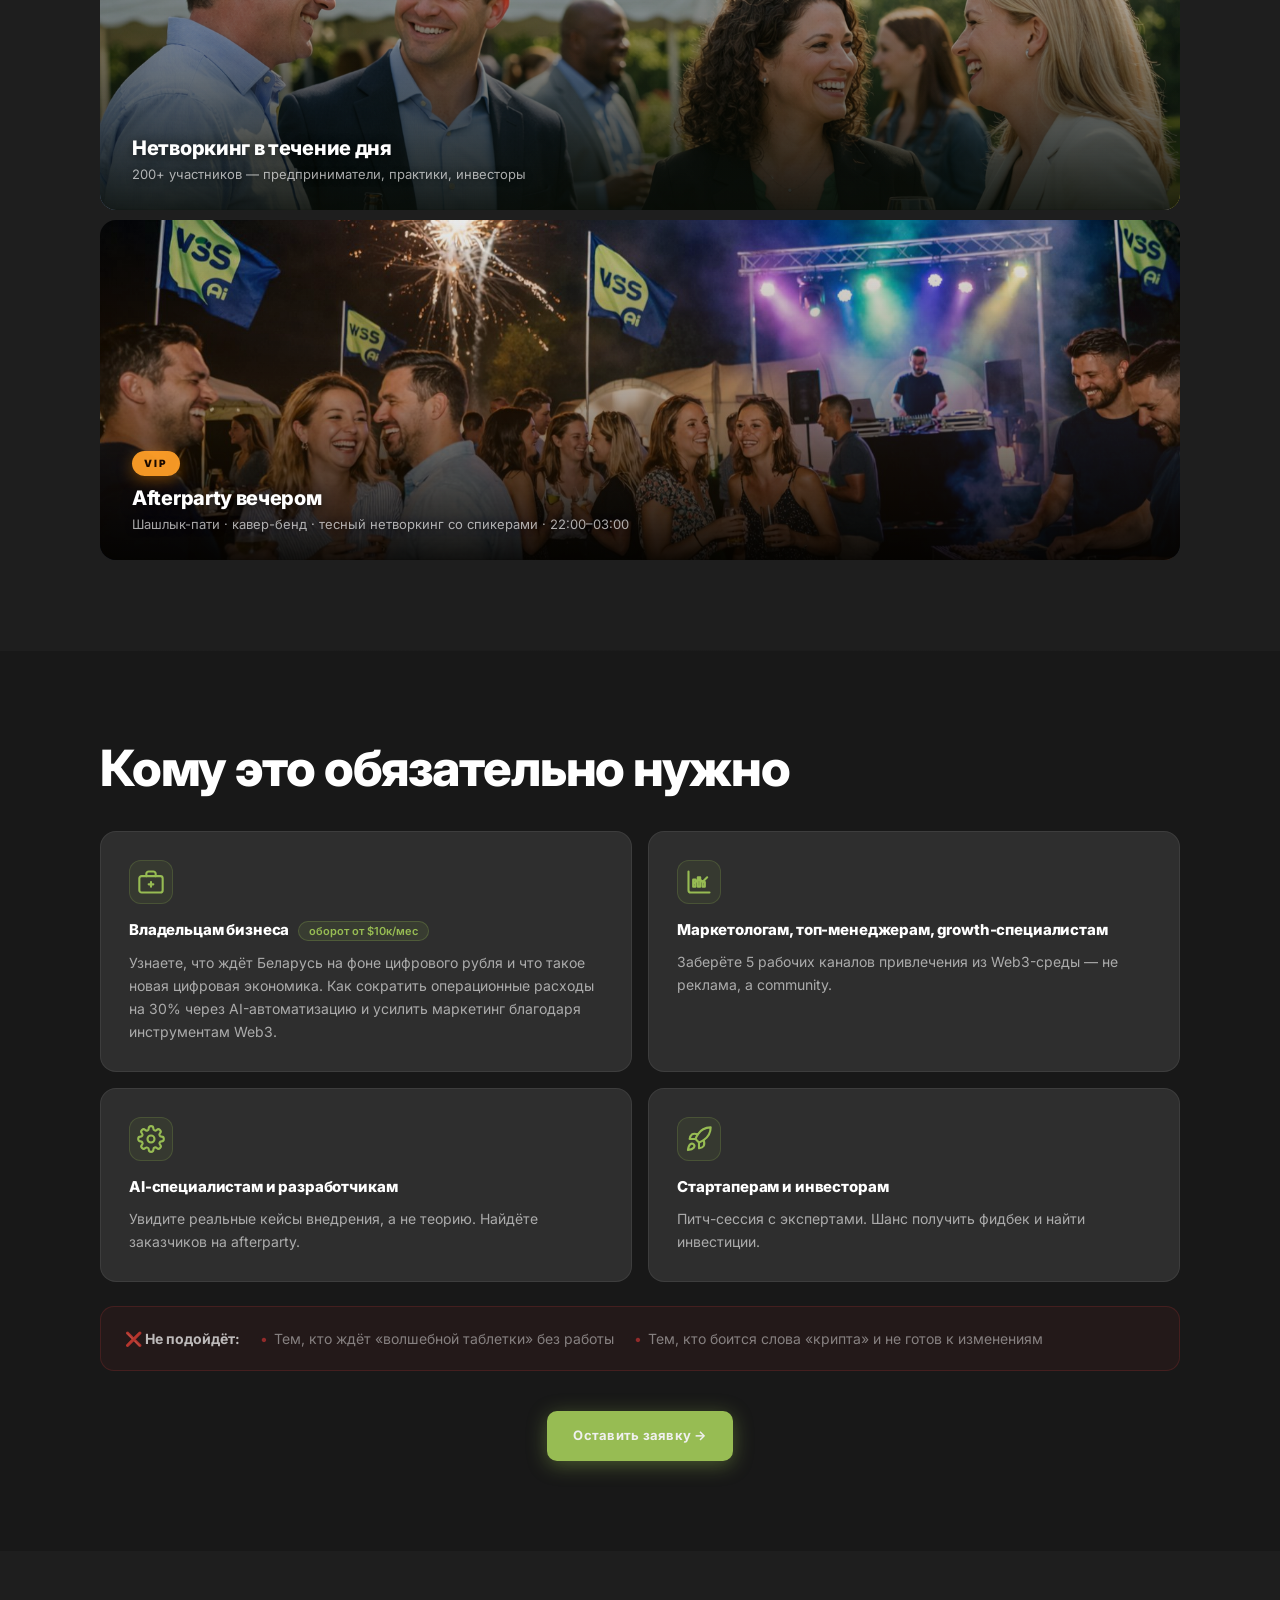
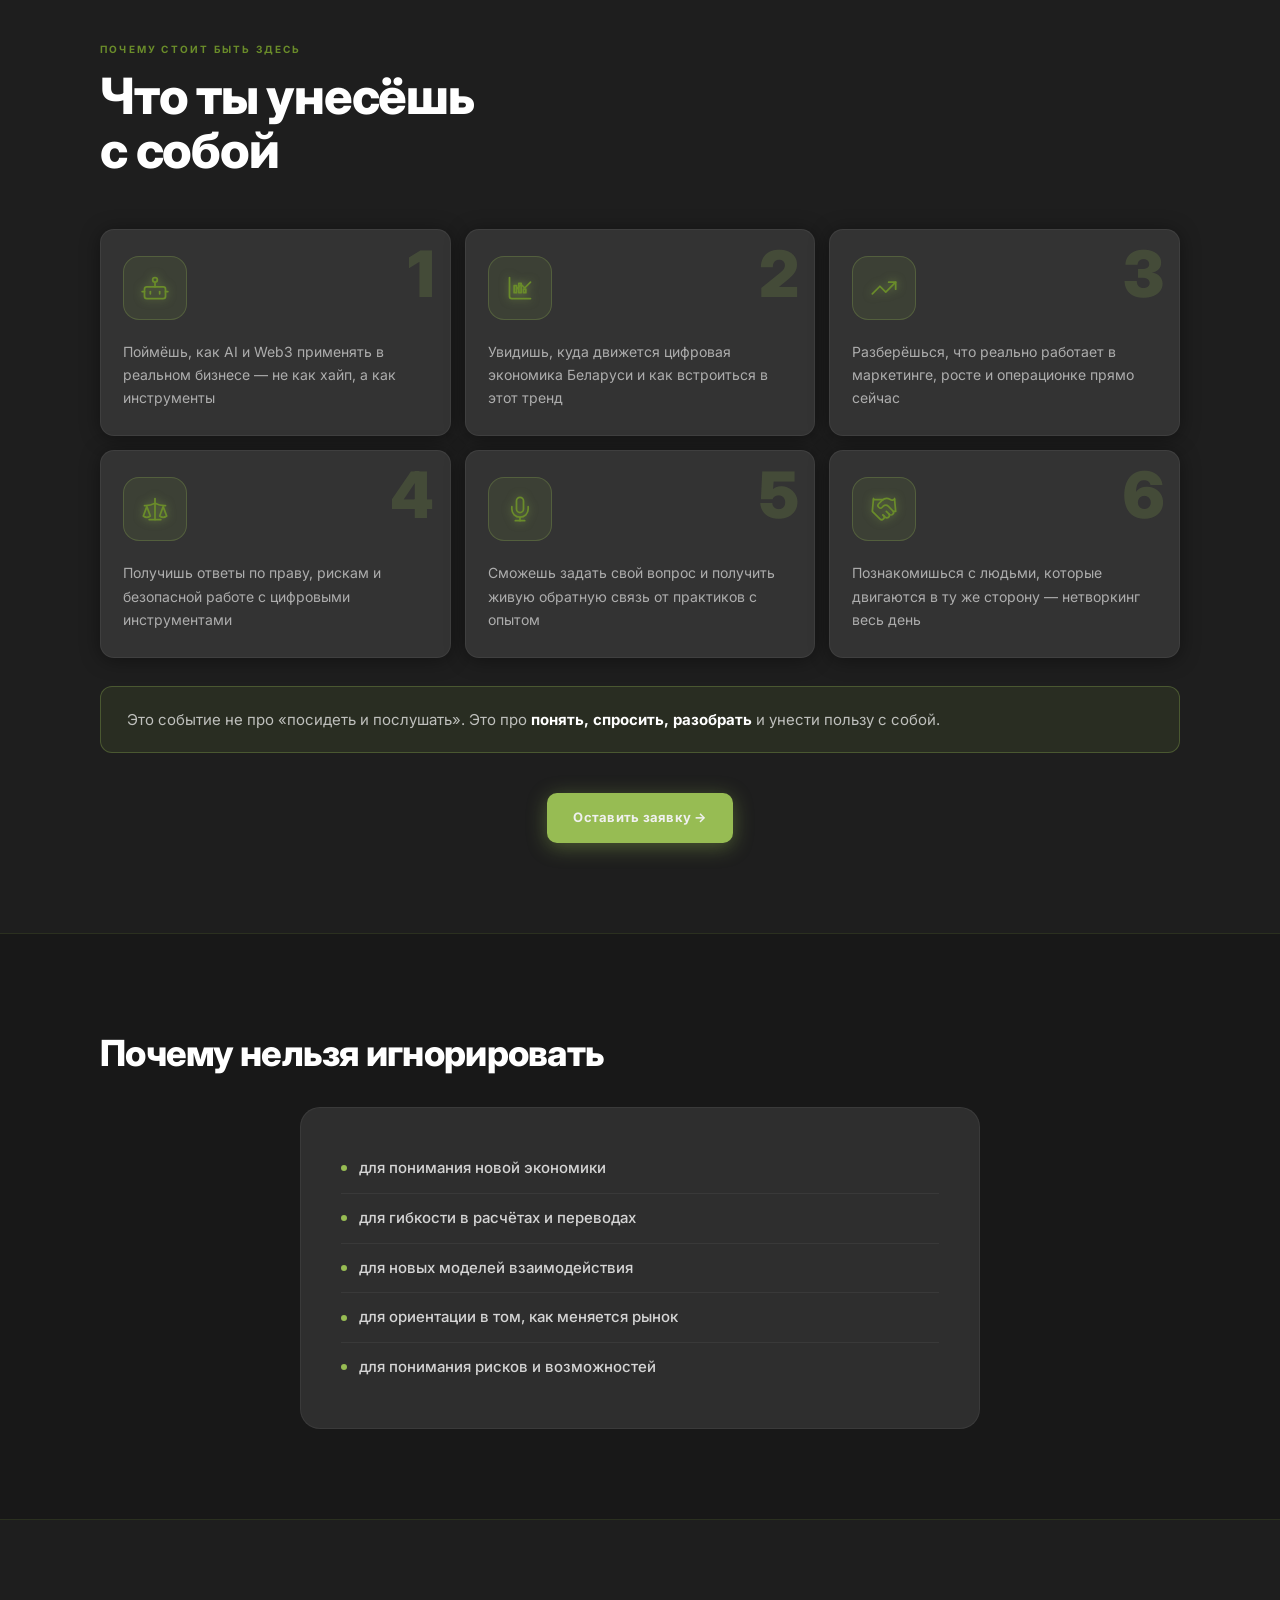
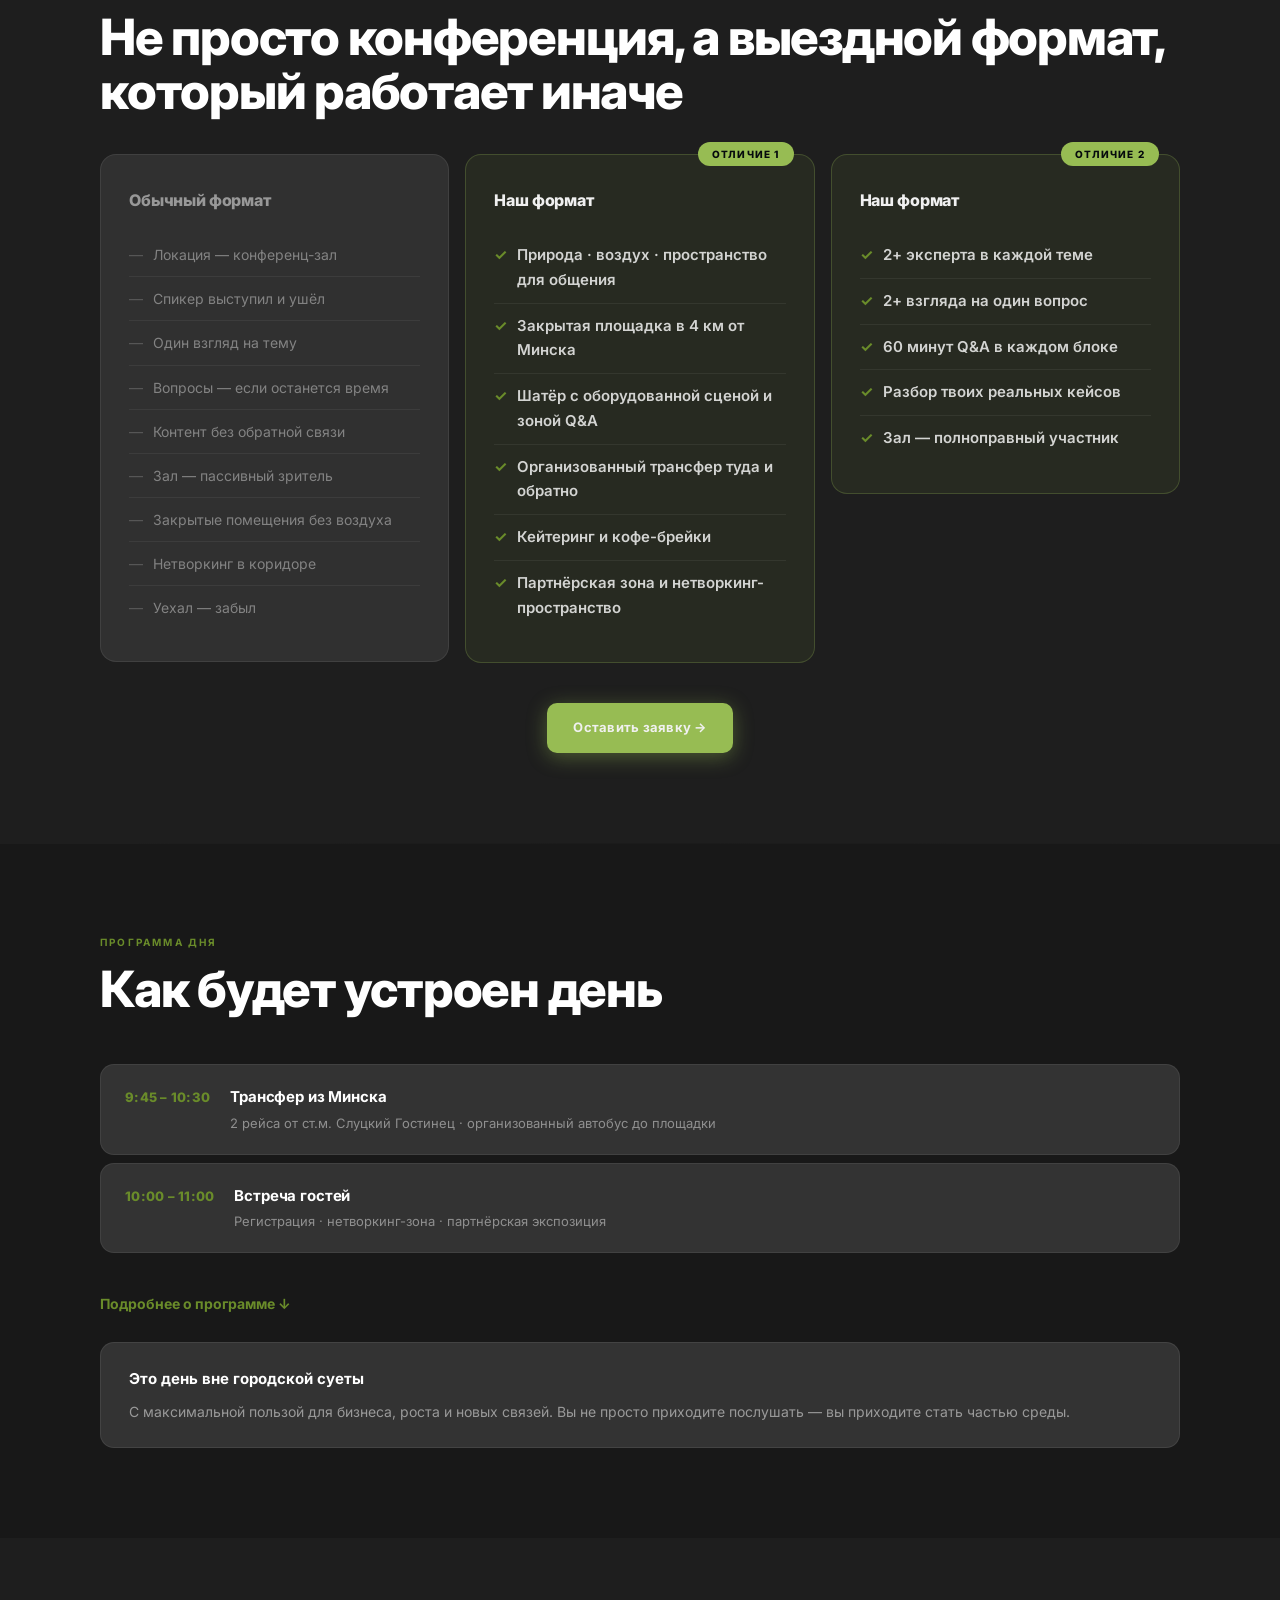
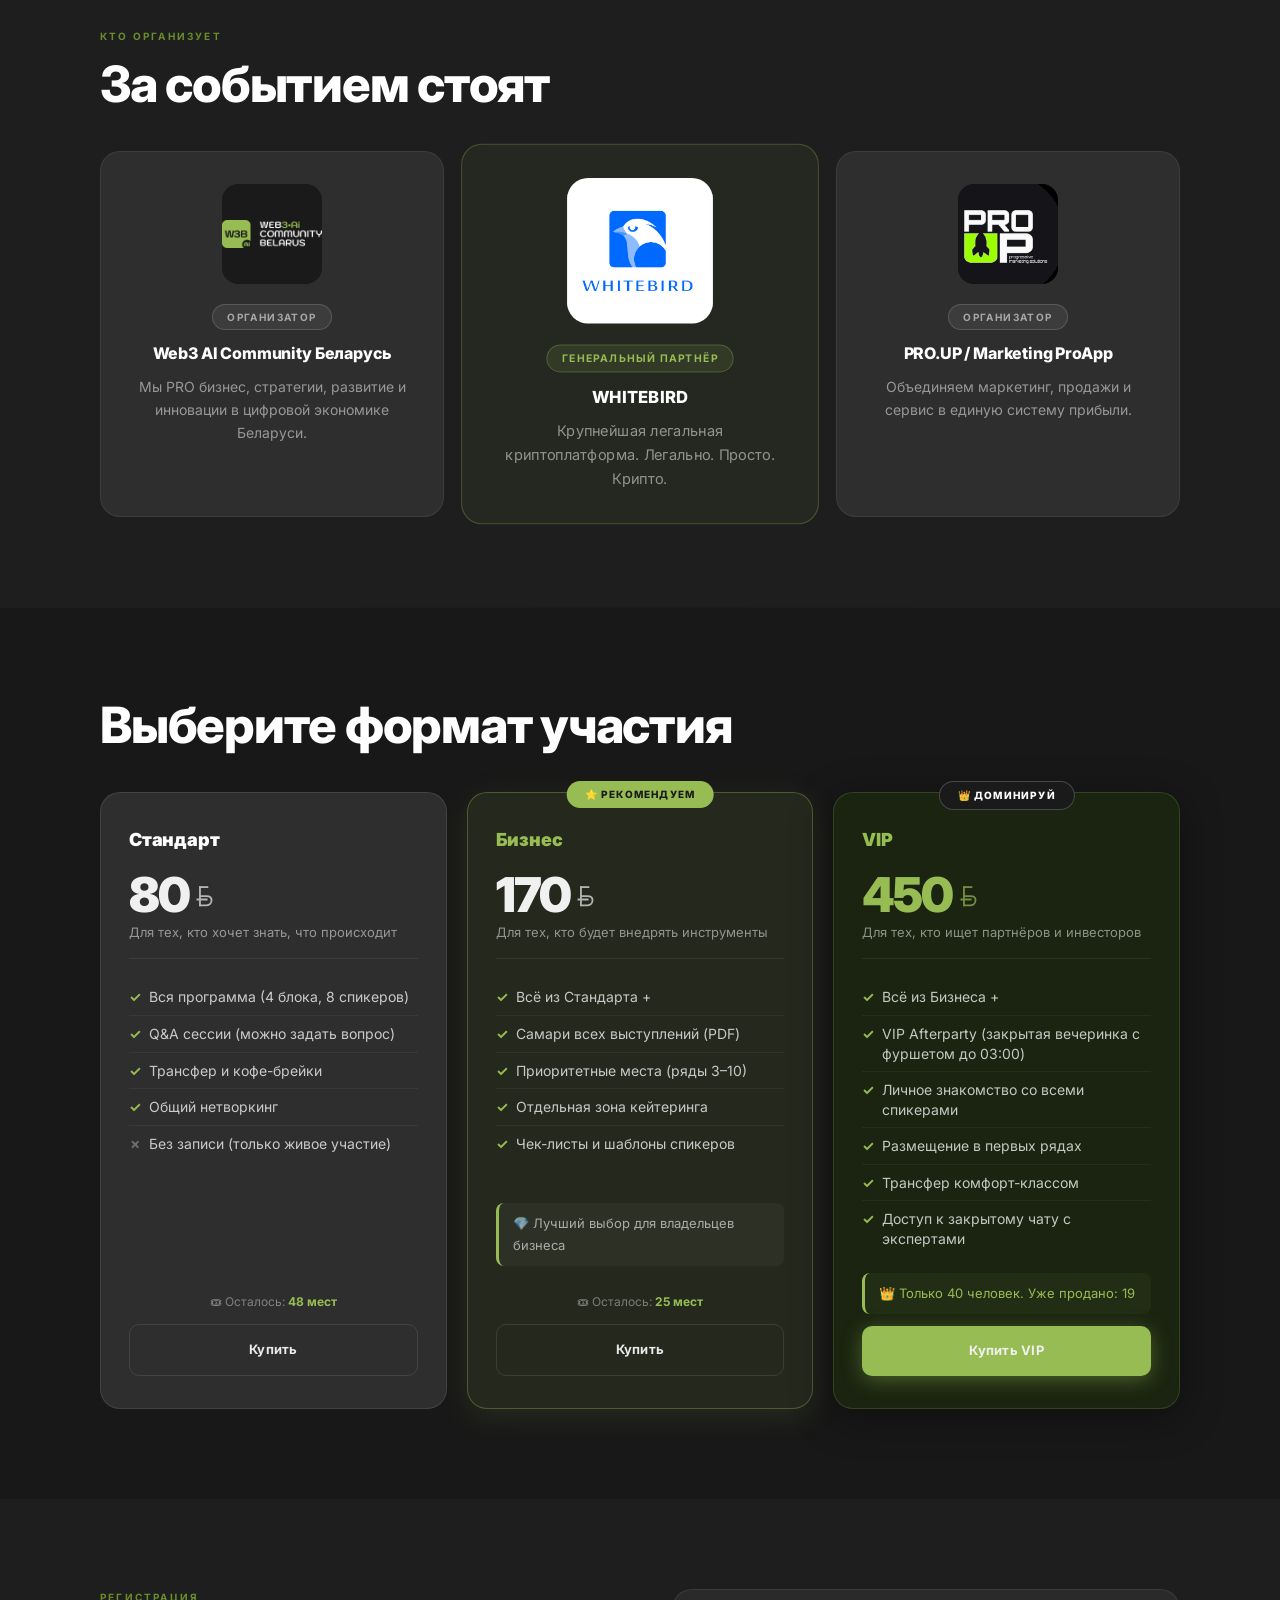
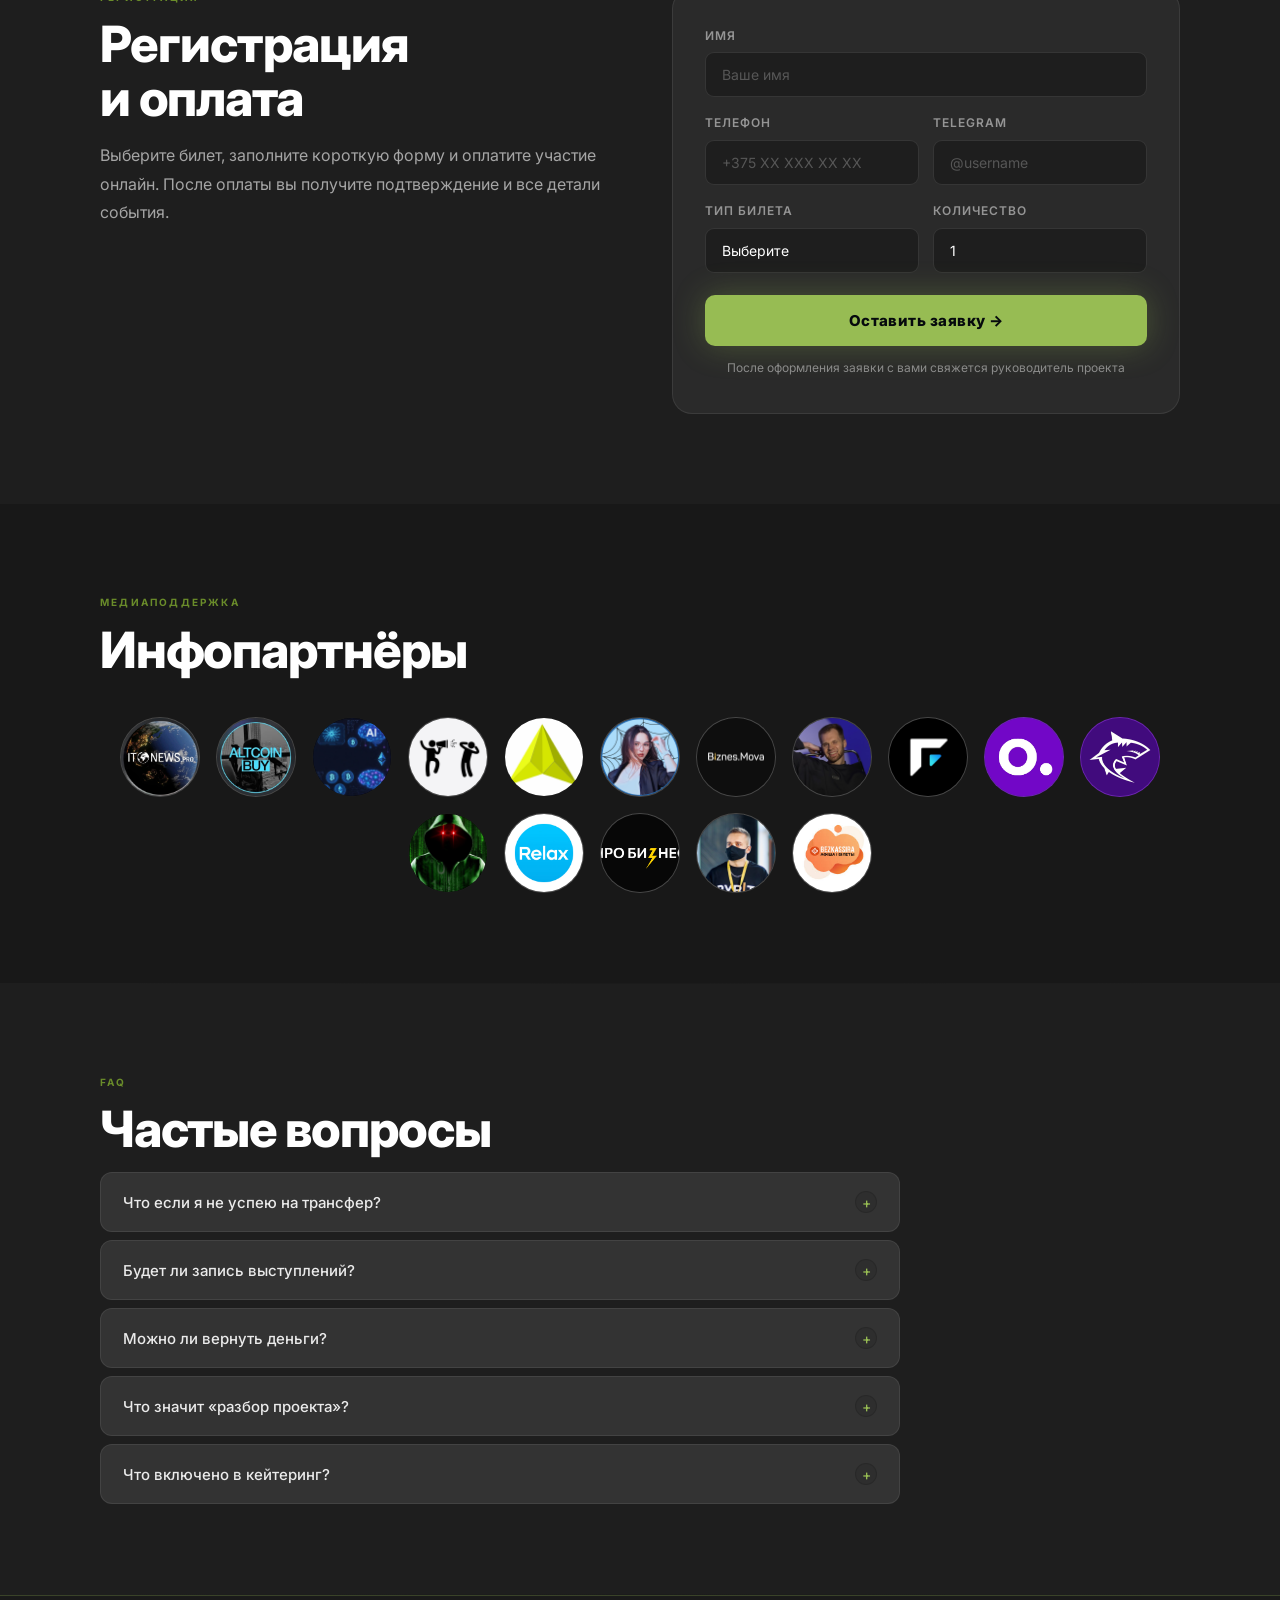
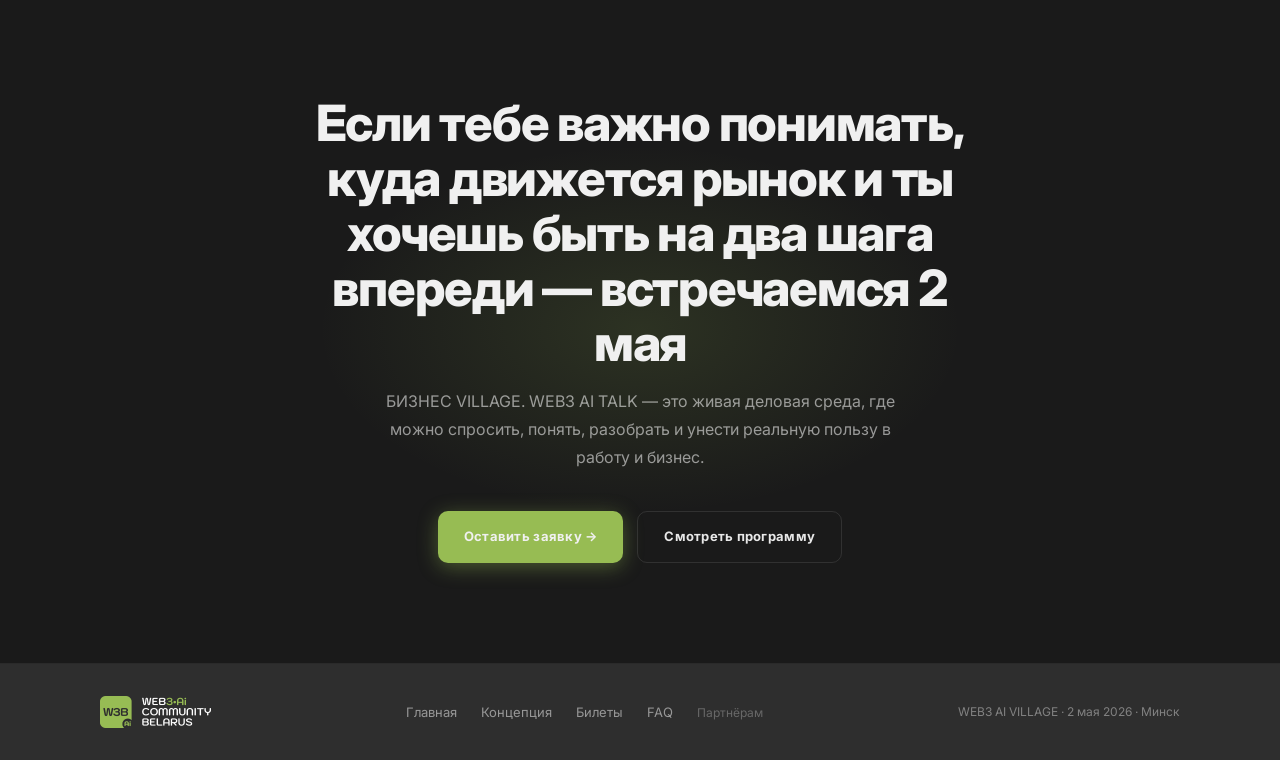
==== commit bd1e3113: "event-web3-village.html" ====
--- a/event-web3-village.html
+++ b/event-web3-village.html
@@ -7,6 +7,7 @@
 <meta name="description" content="Выездное деловое событие. Web3, AI, цифровая экономика, маркетинг, регуляторика. 2 мая 2026, Комарово Village, 4 км от Минска. 200+ участников, 8 экспертов.">
 <link rel="preconnect" href="https://fonts.googleapis.com">
 <link href="https://fonts.googleapis.com/css2?family=Inter:wght@300;400;500;600;700;800;900&display=swap" rel="stylesheet">
+<link rel="stylesheet" href="style.css">
 
 <style>
 
@@ -3039,7 +3040,7 @@
   btn.textContent = 'Отправляем...';
 
   try {
-    const res = await fetch(`https://api.telegram.org/botsendMessage`, {
+    const res = await fetch(`https://api.telegram.org/bot/sendMessage`, {
       method: 'POST',
       headers: { 'Content-Type': 'application/json' },
       body: JSON.stringify({ chat_id: '-5276790007', text, parse_mode: 'HTML' })
--- a/style.css
+++ b/style.css
@@ -0,0 +1,303 @@
+/* ═══════════════════════════════════════════
+   W3B•AI — SHARED DESIGN SYSTEM
+═══════════════════════════════════════════ */
+
+@import url('https://fonts.googleapis.com/css2?family=Raleway:wght@300;400;600;700;800;900&family=DM+Sans:ital,wght@0,300;0,400;0,500;1,300&display=swap');
+
+:root {
+  --bg:          #060A0D;
+  --surface:     #0A1018;
+  --card:        #0F1820;
+  --card2:       #131E28;
+  --border:      rgba(255,255,255,0.07);
+  --border2:     rgba(255,255,255,0.13);
+  --green:       #00E87A;
+  --green-dim:   rgba(0,232,122,0.10);
+  --green-glow:  rgba(0,232,122,0.22);
+  --green-line:  rgba(0,232,122,0.18);
+  --white:       #ECF3EE;
+  --muted:       rgba(236,243,238,0.44);
+  --muted2:      rgba(236,243,238,0.22);
+  --heading:     'Raleway', sans-serif;
+  --body:        'DM Sans', sans-serif;
+  --radius:      14px;
+  --nav-h:       64px;
+  --max-w:       1200px;
+}
+
+*, *::before, *::after { box-sizing: border-box; margin: 0; padding: 0; }
+html { scroll-behavior: smooth; }
+body {
+  background: var(--bg);
+  color: var(--white);
+  font-family: var(--body);
+  font-weight: 400;
+  line-height: 1.65;
+  overflow-x: hidden;
+}
+
+body::after {
+  content: '';
+  position: fixed; inset: 0;
+  pointer-events: none; z-index: 9000;
+  opacity: 0.028;
+  background-image: url("data:image/svg+xml,%3Csvg xmlns='http://www.w3.org/2000/svg' width='256' height='256'%3E%3Cfilter id='n'%3E%3CfeTurbulence type='fractalNoise' baseFrequency='0.8' numOctaves='4' stitchTiles='stitch'/%3E%3C/filter%3E%3Crect width='256' height='256' filter='url(%23n)'/%3E%3C/svg%3E");
+}
+
+/* ══════════════════════
+   CONTAINER
+══════════════════════ */
+.container {
+  max-width: var(--max-w);
+  margin: 0 auto;
+  padding: 0 clamp(20px, 5vw, 60px);
+  width: 100%;
+}
+
+/* ══════════════════════
+   NAV
+══════════════════════ */
+.nav {
+  position: fixed;
+  top: 0; left: 0; right: 0;
+  z-index: 500;
+  height: var(--nav-h);
+  background: rgba(6,10,13,0.88);
+  backdrop-filter: blur(20px);
+  border-bottom: 1px solid var(--border);
+}
+.nav .container {
+  height: 100%;
+  display: flex;
+  align-items: center;
+  justify-content: space-between;
+}
+.nav-logo {
+  font-family: var(--heading);
+  font-size: 18px;
+  font-weight: 900;
+  color: var(--white);
+  text-decoration: none;
+  letter-spacing: -0.01em;
+}
+.nav-logo .dot { color: var(--green); }
+.nav-links {
+  display: flex;
+  align-items: center;
+  gap: 28px;
+  list-style: none;
+}
+.nav-links a {
+  font-size: 13px;
+  font-weight: 400;
+  color: var(--muted);
+  text-decoration: none;
+  transition: color 0.2s;
+}
+.nav-links a:hover { color: var(--white); }
+.nav-pill {
+  display: inline-flex;
+  align-items: center;
+  gap: 7px;
+  background: var(--green);
+  color: #060A0D !important;
+  font-family: var(--heading);
+  font-size: 12px !important;
+  font-weight: 800 !important;
+  letter-spacing: 0.06em;
+  padding: 10px 20px;
+  border-radius: 8px;
+  text-decoration: none;
+  box-shadow: 0 0 24px var(--green-glow);
+  transition: all 0.2s;
+  white-space: nowrap;
+}
+.nav-pill:hover { opacity: 0.88; transform: translateY(-1px); }
+
+/* ══════════════════════
+   SECTIONS
+══════════════════════ */
+.section {
+  padding: 90px 0;
+  position: relative;
+}
+.section--dark {
+  background: var(--surface);
+  border-top: 1px solid var(--border);
+  border-bottom: 1px solid var(--border);
+}
+
+.divider {
+  height: 1px;
+  max-width: var(--max-w);
+  margin: 0 auto;
+  background: linear-gradient(90deg, transparent, var(--border2), transparent);
+}
+
+/* ══════════════════════
+   TYPOGRAPHY
+══════════════════════ */
+.s-label {
+  font-size: 10px;
+  font-weight: 700;
+  letter-spacing: 0.22em;
+  text-transform: uppercase;
+  color: var(--green);
+  margin-bottom: 12px;
+  display: block;
+}
+.s-title {
+  font-family: var(--heading);
+  font-size: clamp(26px, 4vw, 50px);
+  font-weight: 800;
+  line-height: 1.08;
+  letter-spacing: -0.025em;
+  margin-bottom: 16px;
+}
+.s-sub {
+  font-size: 16px;
+  color: var(--muted);
+  max-width: 580px;
+  line-height: 1.78;
+}
+
+/* ══════════════════════
+   BUTTONS
+══════════════════════ */
+.btn {
+  display: inline-flex;
+  align-items: center;
+  gap: 8px;
+  font-family: var(--heading);
+  font-size: 13px;
+  font-weight: 700;
+  padding: 14px 26px;
+  border-radius: 10px;
+  text-decoration: none;
+  cursor: pointer;
+  border: none;
+  transition: all 0.2s;
+  letter-spacing: 0.02em;
+}
+.btn-primary {
+  background: var(--green);
+  color: #060A0D;
+  box-shadow: 0 0 32px var(--green-glow);
+}
+.btn-primary:hover { transform: translateY(-2px); box-shadow: 0 0 48px rgba(0,232,122,0.38); }
+.btn-ghost {
+  background: transparent;
+  color: var(--white);
+  border: 1px solid var(--border2);
+}
+.btn-ghost:hover { border-color: var(--green-line); color: var(--green); }
+.btn-link {
+  display: inline-flex;
+  align-items: center;
+  gap: 6px;
+  font-size: 13px;
+  font-weight: 500;
+  color: var(--green);
+  text-decoration: none;
+  padding-bottom: 2px;
+  border-bottom: 1px solid transparent;
+  transition: border-color 0.2s;
+  background: none;
+  border-top: none; border-left: none; border-right: none;
+  cursor: pointer;
+  font-family: var(--body);
+}
+.btn-link:hover { border-bottom-color: var(--green); }
+
+/* ══════════════════════
+   CARDS
+══════════════════════ */
+.card {
+  background: var(--card);
+  border: 1px solid var(--border);
+  border-radius: var(--radius);
+  transition: border-color 0.25s, transform 0.25s;
+}
+.card:hover { border-color: var(--border2); }
+
+/* ══════════════════════
+   FAQ
+══════════════════════ */
+.faq-list { display: flex; flex-direction: column; gap: 8px; }
+.faq-item {
+  background: var(--card);
+  border: 1px solid var(--border);
+  border-radius: 12px;
+  overflow: hidden;
+}
+.faq-q {
+  width: 100%;
+  display: flex; align-items: center; justify-content: space-between; gap: 16px;
+  padding: 18px 22px;
+  background: none; border: none;
+  color: var(--white);
+  font-family: var(--body); font-size: 15px; font-weight: 500;
+  cursor: pointer; text-align: left;
+  transition: color 0.2s;
+}
+.faq-q:hover { color: var(--green); }
+.faq-icon {
+  width: 22px; height: 22px; border-radius: 50%;
+  background: var(--surface); border: 1px solid var(--border2);
+  display: flex; align-items: center; justify-content: center;
+  flex-shrink: 0; font-size: 14px; color: var(--green);
+  transition: transform 0.3s, background 0.2s;
+}
+.faq-item.open .faq-icon { transform: rotate(45deg); background: var(--green-dim); }
+.faq-body { max-height: 0; overflow: hidden; transition: max-height 0.35s ease; }
+.faq-body-inner { padding: 0 22px 18px; font-size: 14px; color: var(--muted); line-height: 1.78; }
+
+/* ══════════════════════
+   FOOTER
+══════════════════════ */
+.footer {
+  border-top: 1px solid var(--border);
+  padding: 32px 0;
+}
+.footer .container {
+  display: flex;
+  align-items: center;
+  justify-content: space-between;
+  flex-wrap: wrap;
+  gap: 16px;
+}
+.footer-brand {
+  font-family: var(--heading);
+  font-size: 16px; font-weight: 900;
+  color: var(--white); text-decoration: none;
+}
+.footer-brand .dot { color: var(--green); }
+.footer-links { display: flex; gap: 24px; list-style: none; }
+.footer-links a { font-size: 13px; color: var(--muted); text-decoration: none; transition: color 0.2s; }
+.footer-links a:hover { color: var(--green); }
+.footer-copy { font-size: 12px; color: var(--muted2); }
+
+/* ══════════════════════
+   MOBILE STICKY
+══════════════════════ */
+.sticky-buy {
+  display: none;
+  position: fixed; bottom: 0; left: 0; right: 0;
+  z-index: 400;
+  padding: 10px 16px 14px;
+  background: rgba(6,10,13,0.96);
+  backdrop-filter: blur(16px);
+  border-top: 1px solid var(--border2);
+}
+.sticky-buy a {
+  display: block;
+  background: var(--green); color: #060A0D;
+  text-align: center;
+  font-family: var(--heading); font-size: 15px; font-weight: 800;
+  padding: 15px; border-radius: 12px; text-decoration: none;
+}
+@media (max-width: 768px) {
+  .sticky-buy { display: block; }
+  .nav-links { display: none; }
+  body { padding-bottom: 80px; }
+}
